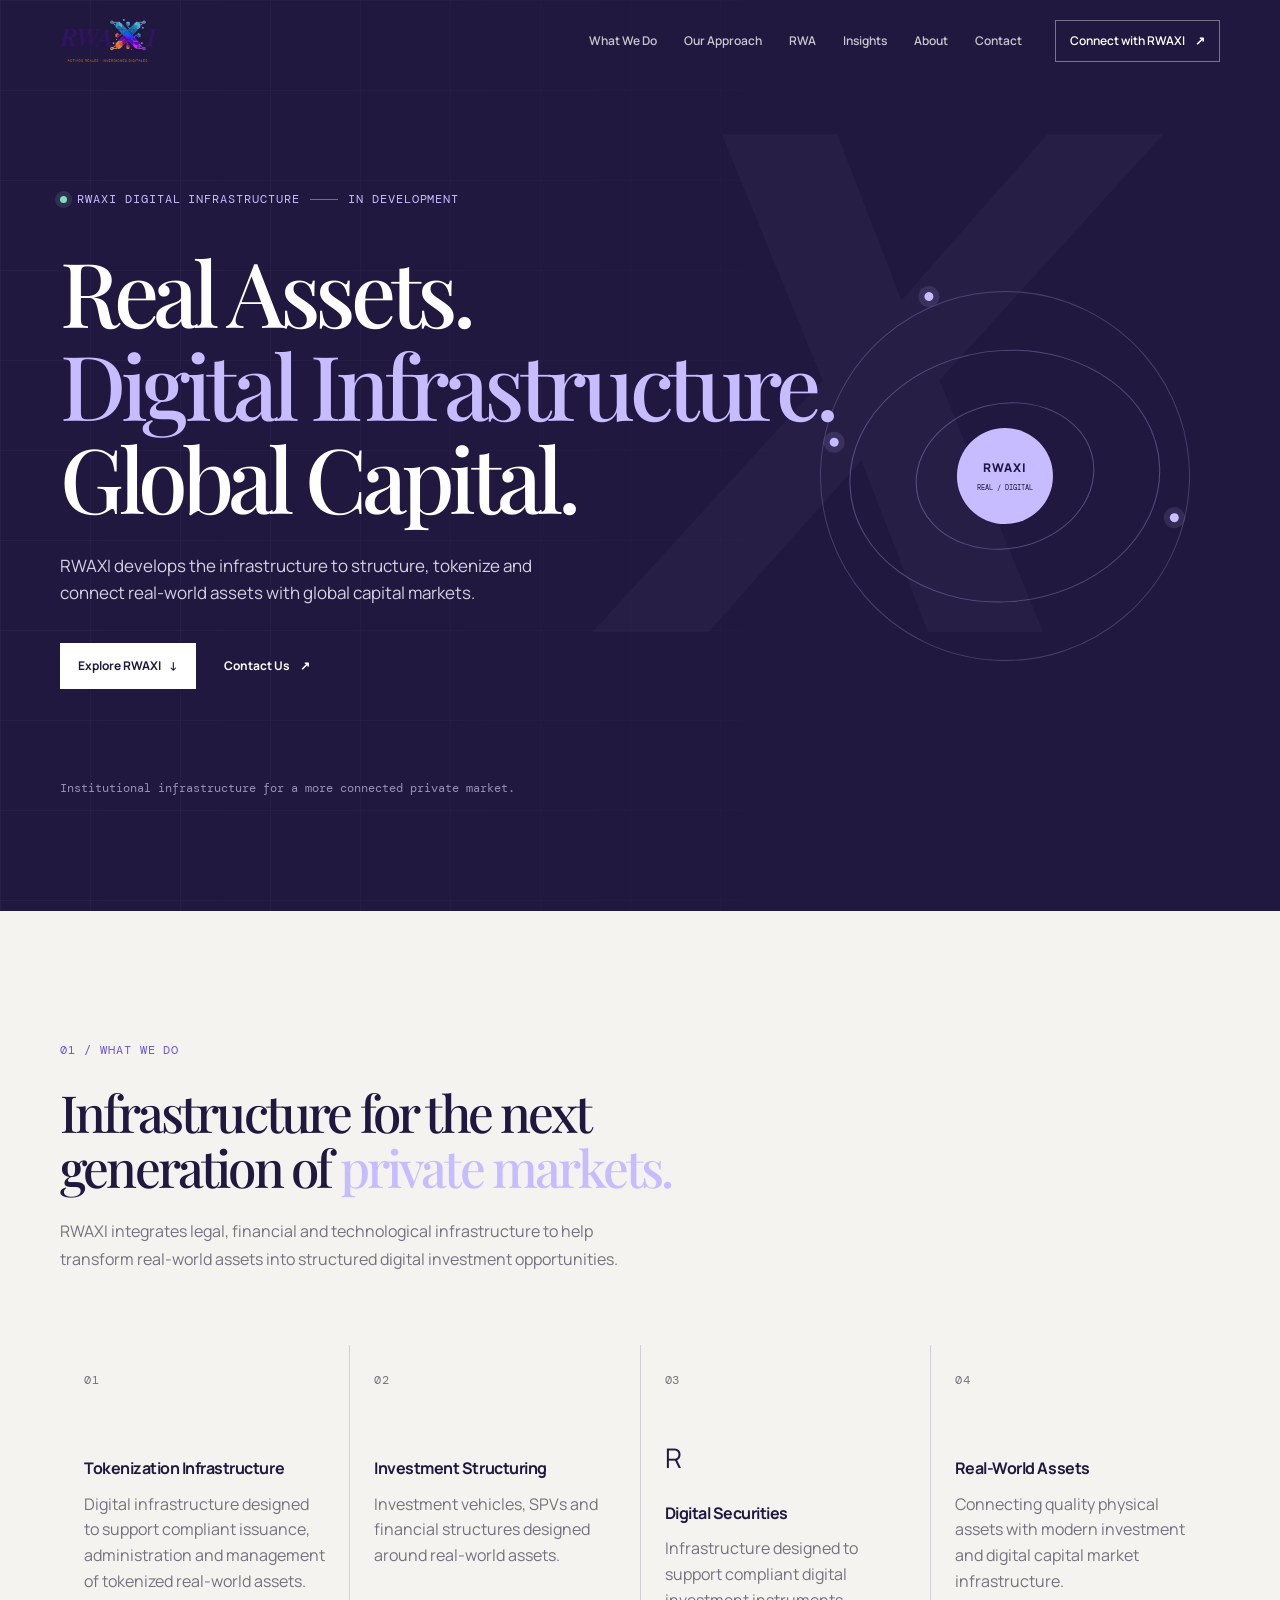
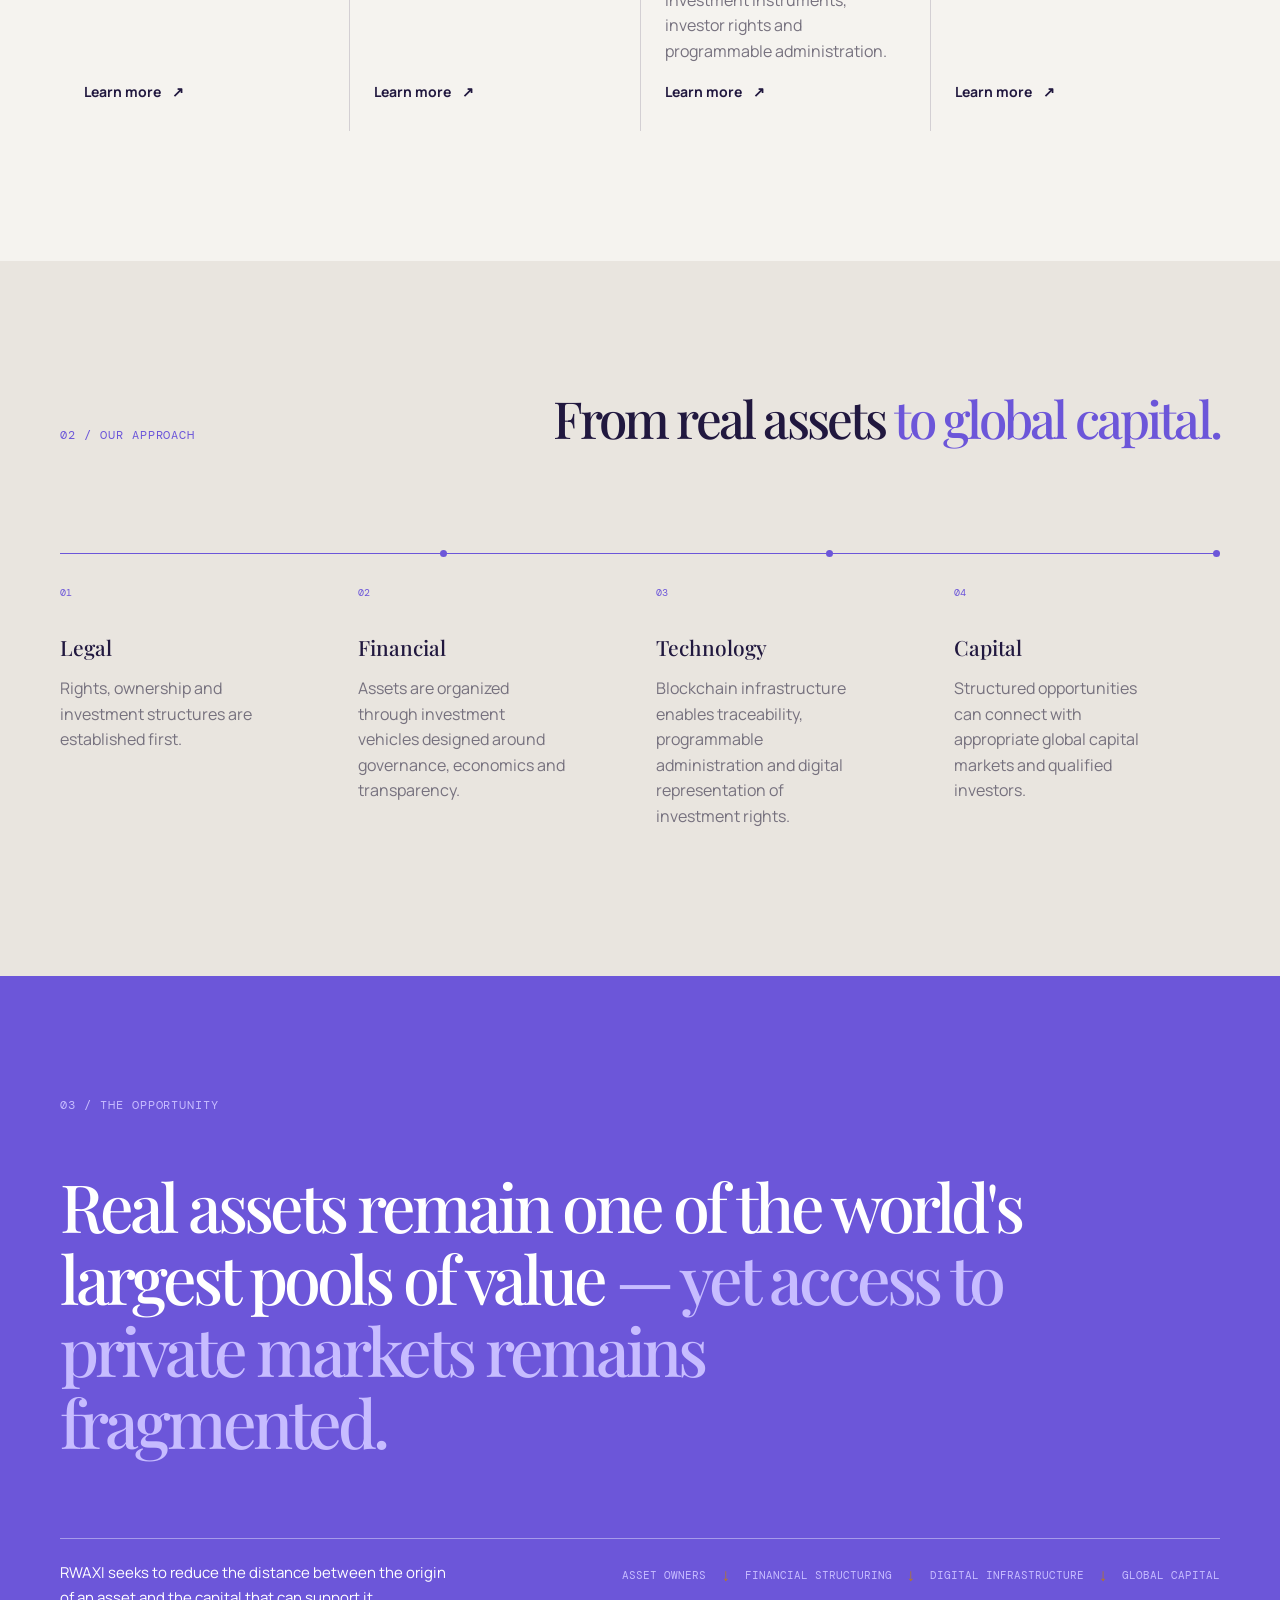
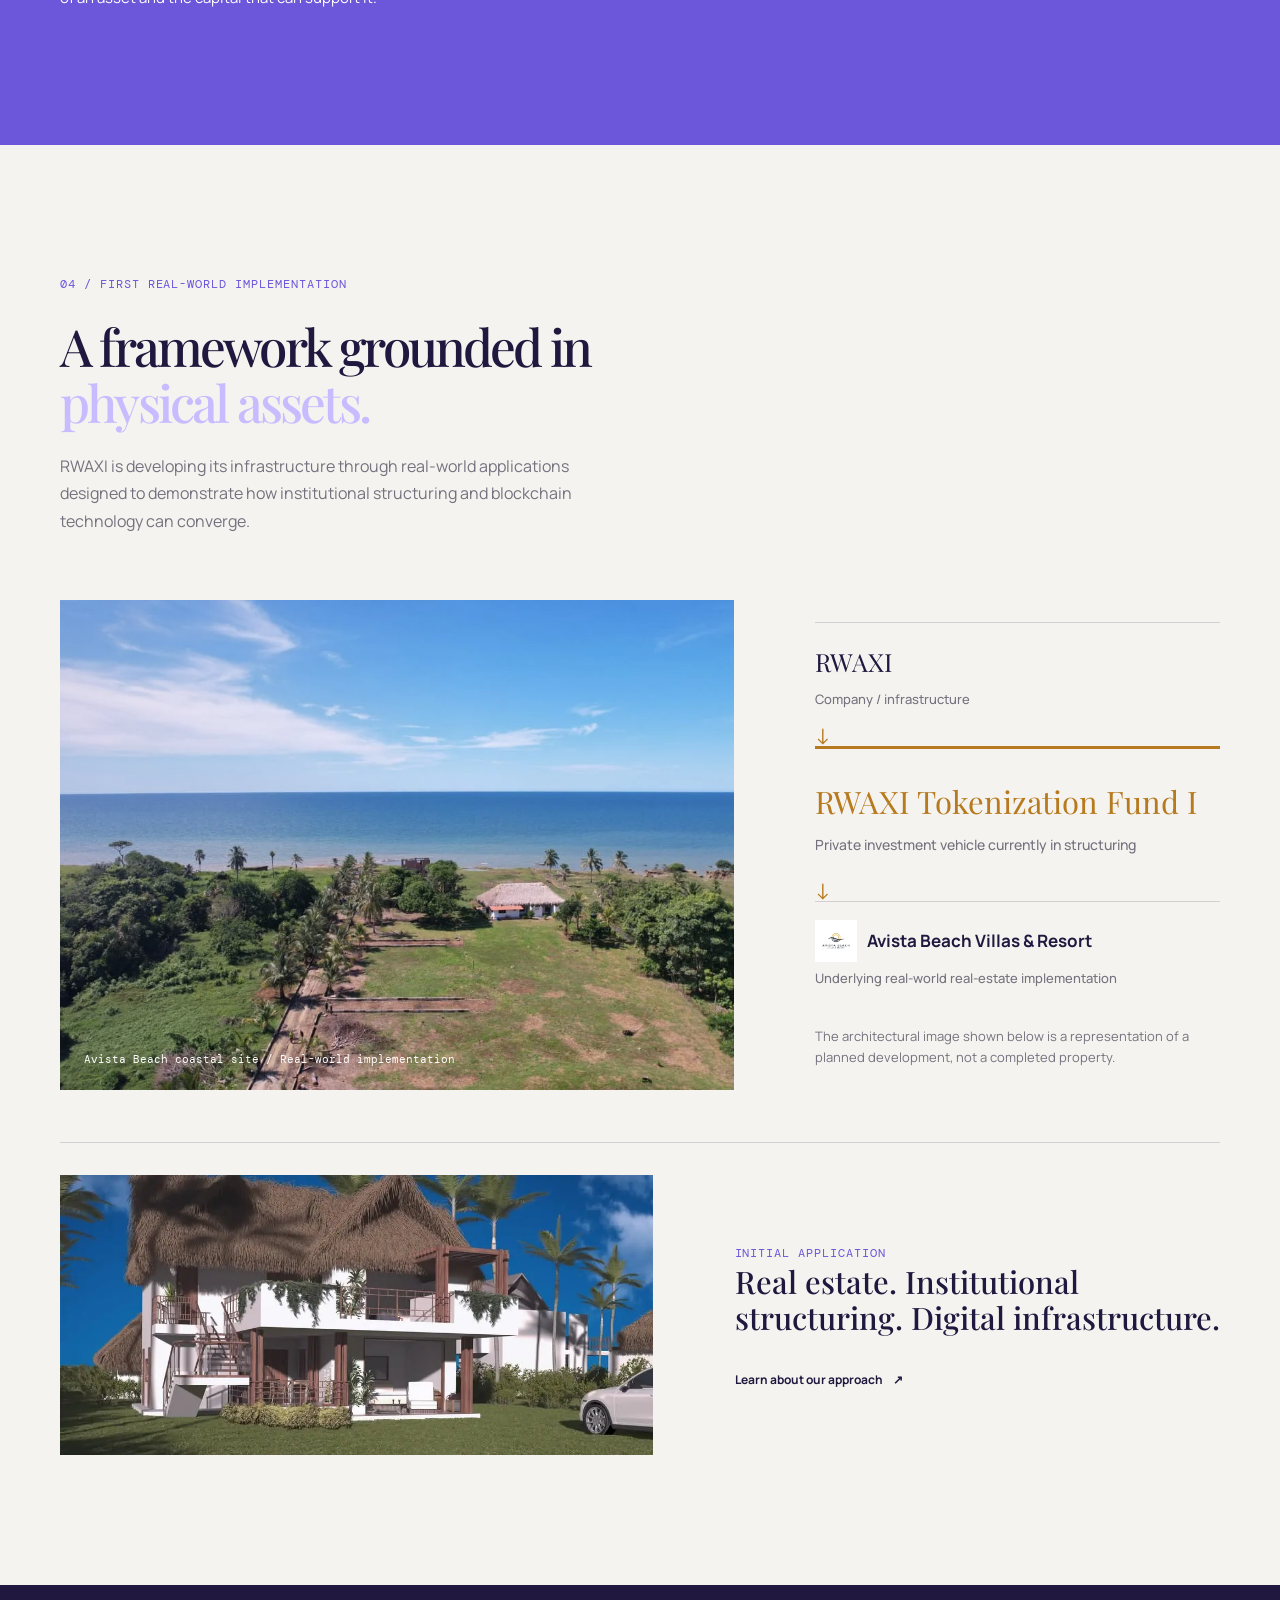
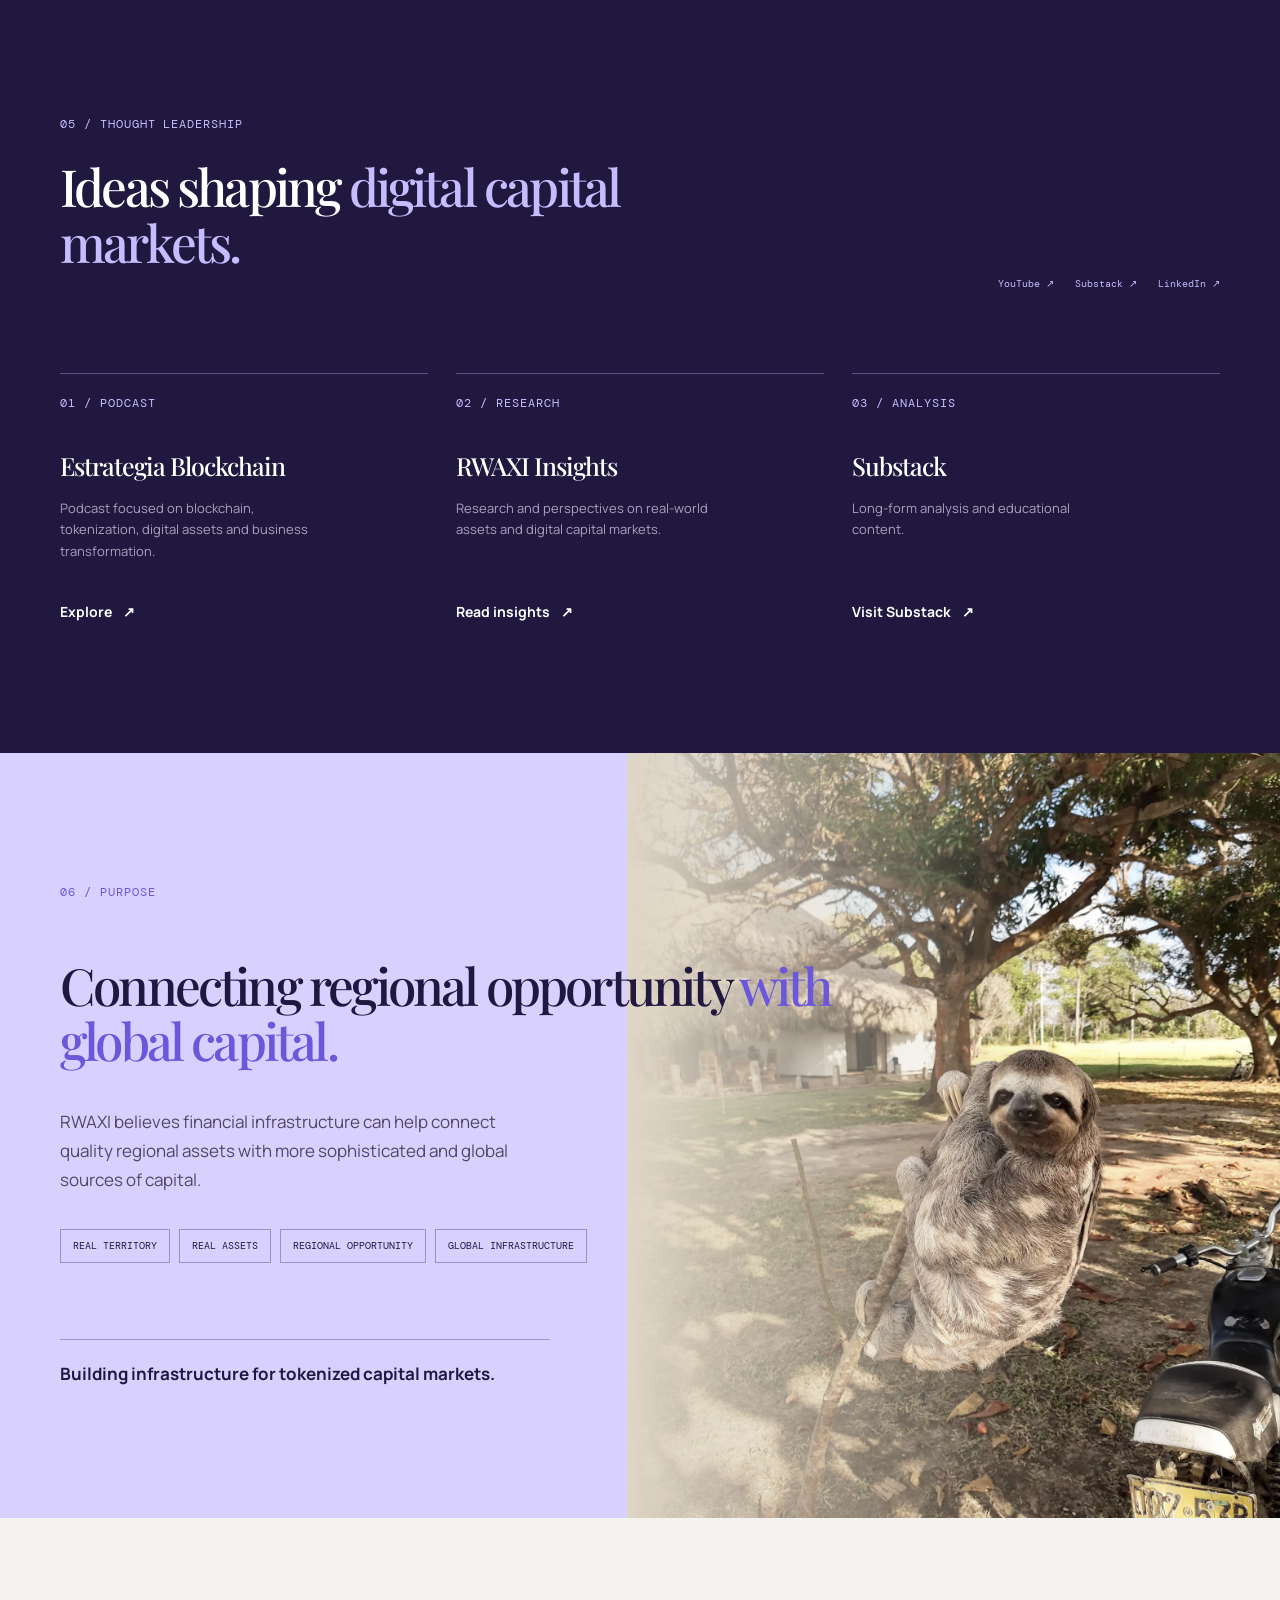
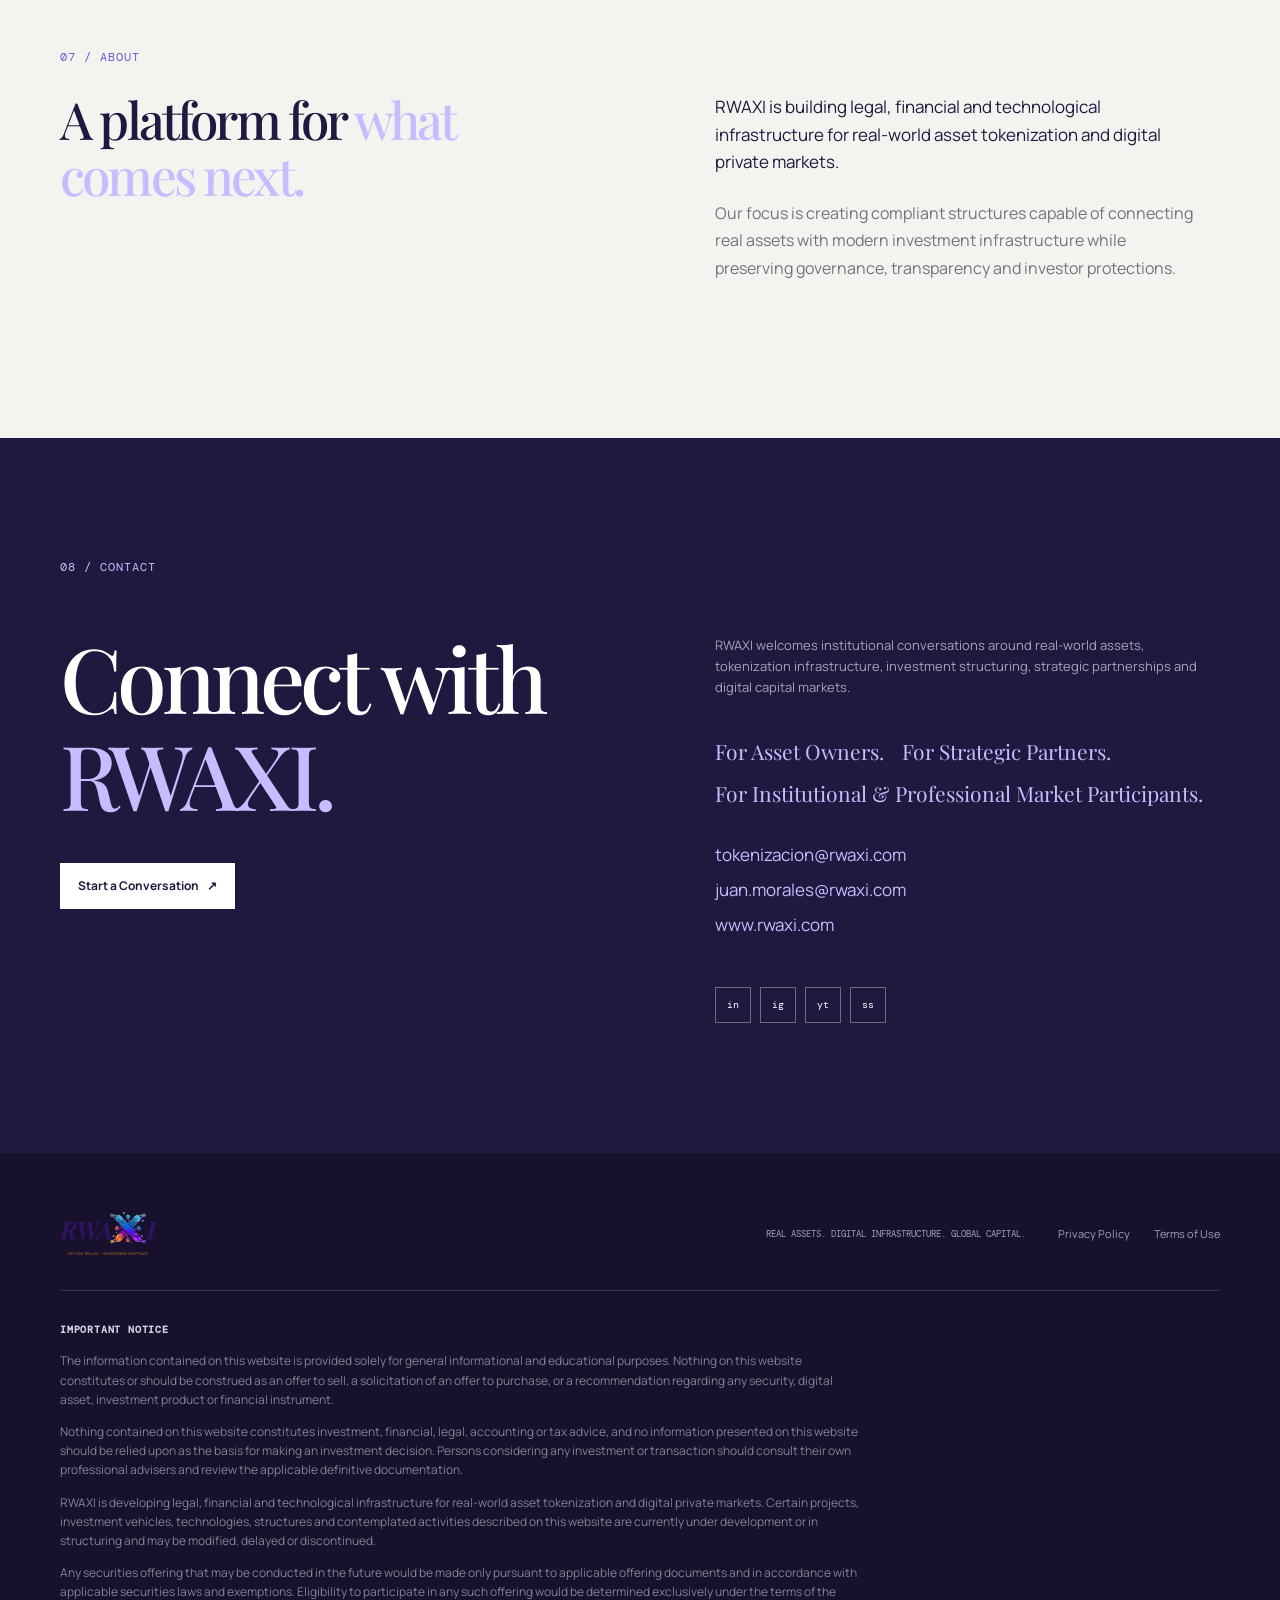
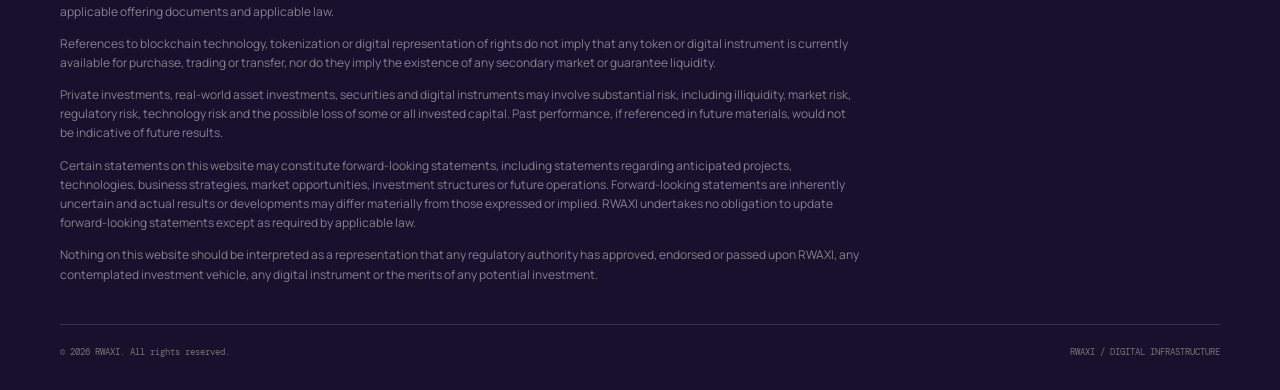
==== index.html @ 77411697 "Initial RWAXI website production candidate" ====
<!doctype html>
<html lang="en">
<head>
<meta charset="utf-8"><meta name="viewport" content="width=device-width, initial-scale=1">
<title>RWAXI | Real Assets. Digital Infrastructure. Global Capital.</title>
<meta name="description" content="RWAXI develops the infrastructure to structure, tokenize and connect real-world assets with global capital markets."><meta name="theme-color" content="#2F145F">
<meta property="og:type" content="website"><meta property="og:url" content="https://rwaxi.com/"><meta property="og:title" content="RWAXI | Real Assets. Digital Infrastructure. Global Capital."><meta property="og:description" content="RWAXI develops infrastructure to structure, tokenize and connect real-world assets with global capital markets."><meta property="og:image" content="https://rwaxi.com/assets/rwaxi-social-card.png"><meta name="twitter:card" content="summary_large_image"><meta name="twitter:title" content="RWAXI | Real Assets. Digital Infrastructure. Global Capital."><meta name="twitter:description" content="RWAXI develops infrastructure to structure, tokenize and connect real-world assets with global capital markets."><meta name="twitter:image" content="https://rwaxi.com/assets/rwaxi-social-card.png"><link rel="canonical" href="https://rwaxi.com/"><link rel="icon" href="assets/favicon.svg" type="image/svg+xml"><link rel="preconnect" href="https://fonts.googleapis.com"><link rel="preconnect" href="https://fonts.gstatic.com" crossorigin><link href="https://fonts.googleapis.com/css2?family=DM+Mono:wght@400;500&family=Manrope:wght@400;500;600;700;800&family=Playfair+Display:ital,wght@0,500;0,600;1,500;1,600&display=swap" rel="stylesheet"><link rel="stylesheet" href="styles.css"><script type="application/ld+json">{"@context":"https://schema.org","@type":"Organization","name":"RWAXI","url":"https://rwaxi.com","description":"Infrastructure for real-world asset tokenization and digital private markets."}</script><script defer src="script.js"></script>
</head>
<body><a class="skip-link" href="#main-content">Skip to content</a>
<header class="site-header" data-header><div class="container header-inner"><a class="wordmark" href="#top" aria-label="RWAXI home"><img src="assets/RWAXI_Logo_Principal_Transparente.png" alt="RWAXI"></a><button class="menu-toggle" type="button" aria-expanded="false" aria-controls="site-nav"><span></span><span></span><span></span><em>Menu</em></button><nav class="site-nav" id="site-nav" aria-label="Primary navigation"><a href="#what-we-do">What We Do</a><a href="#approach">Our Approach</a><a href="#rwa">RWA</a><a href="#insights">Insights</a><a href="#about">About</a><a href="#contact">Contact</a><a class="nav-cta" href="#contact">Connect with RWAXI <span aria-hidden="true">↗</span></a></nav></div></header>
<main id="main-content">
<section class="hero" id="top" aria-labelledby="hero-title"><div class="hero-grid" aria-hidden="true"></div><div class="hero-mark" aria-hidden="true">X</div><div class="container hero-content"><p class="eyebrow reveal"><span class="status-dot"></span> RWAXI Digital Infrastructure <span class="eyebrow-divider"></span> In Development</p><h1 class="reveal" id="hero-title">Real Assets.<br><i>Digital Infrastructure.</i><br>Global Capital.</h1><p class="hero-intro reveal">RWAXI develops the infrastructure to structure, tokenize and connect real-world assets with global capital markets.</p><div class="hero-actions reveal"><a class="button button-light" href="#what-we-do">Explore RWAXI <span aria-hidden="true">↓</span></a><a class="text-link text-link-light" href="#contact">Contact Us <span aria-hidden="true">↗</span></a></div><p class="hero-note reveal">Institutional infrastructure for a more connected private market.</p></div><div class="hero-figure" aria-hidden="true"><div class="figure-orbit orbit-one"></div><div class="figure-orbit orbit-two"></div><div class="figure-core"><span>RWAXI</span><small>REAL / DIGITAL</small></div><span class="figure-node node-one"></span><span class="figure-node node-two"></span><span class="figure-node node-three"></span></div></section>
<section class="section section-light" id="what-we-do" aria-labelledby="what-title"><div class="container"><div class="section-heading reveal"><p class="section-kicker">01 / What we do</p><h2 id="what-title">Infrastructure for the next generation of <em>private markets.</em></h2><p>RWAXI integrates legal, financial and technological infrastructure to help transform real-world assets into structured digital investment opportunities.</p></div><div class="service-grid"><article class="service-card reveal"><span class="card-number">01</span><span class="card-icon card-icon-network" aria-hidden="true"><i></i><i></i><i></i></span><h3>Tokenization Infrastructure</h3><p>Digital infrastructure designed to support compliant issuance, administration and management of tokenized real-world assets.</p><a href="#contact" aria-label="Learn more about Tokenization Infrastructure">Learn more <span aria-hidden="true">↗</span></a></article><article class="service-card reveal"><span class="card-number">02</span><span class="card-icon card-icon-frame" aria-hidden="true"></span><h3>Investment Structuring</h3><p>Investment vehicles, SPVs and financial structures designed around real-world assets.</p><a href="#contact" aria-label="Learn more about Investment Structuring">Learn more <span aria-hidden="true">↗</span></a></article><article class="service-card reveal"><span class="card-number">03</span><span class="card-icon card-icon-rights" aria-hidden="true">R</span><h3>Digital Securities</h3><p>Infrastructure designed to support compliant digital investment instruments, investor rights and programmable administration.</p><a href="#contact" aria-label="Learn more about Digital Securities">Learn more <span aria-hidden="true">↗</span></a></article><article class="service-card reveal"><span class="card-number">04</span><span class="card-icon card-icon-land" aria-hidden="true"></span><h3>Real-World Assets</h3><p>Connecting quality physical assets with modern investment and digital capital market infrastructure.</p><a href="#rwa" aria-label="Learn more about Real-World Assets">Learn more <span aria-hidden="true">↗</span></a></article></div></div></section>
<section class="section approach-section" id="approach" aria-labelledby="approach-title"><div class="container"><div class="section-heading section-heading-wide reveal"><p class="section-kicker">02 / Our approach</p><h2 id="approach-title">From real assets <span>to global capital.</span></h2></div><div class="process-line" aria-hidden="true"><span></span><span></span><span></span></div><div class="process-grid"><article class="process-step reveal"><span>01</span><h3>Legal</h3><p>Rights, ownership and investment structures are established first.</p></article><article class="process-step reveal"><span>02</span><h3>Financial</h3><p>Assets are organized through investment vehicles designed around governance, economics and transparency.</p></article><article class="process-step reveal"><span>03</span><h3>Technology</h3><p>Blockchain infrastructure enables traceability, programmable administration and digital representation of investment rights.</p></article><article class="process-step reveal"><span>04</span><h3>Capital</h3><p>Structured opportunities can connect with appropriate global capital markets and qualified investors.</p></article></div></div></section>
<section class="opportunity-section" aria-labelledby="opportunity-title"><div class="container opportunity-inner"><p class="section-kicker reveal">03 / The opportunity</p><h2 class="reveal" id="opportunity-title">Real assets remain one of the world's largest pools of value <em>— yet access to private markets remains fragmented.</em></h2><div class="opportunity-copy reveal"><p>RWAXI seeks to reduce the distance between the origin of an asset and the capital that can support it.</p><div class="opportunity-bridge"><span>Asset Owners</span><b>↓</b><span>Financial Structuring</span><b>↓</b><span>Digital Infrastructure</span><b>↓</b><span>Global Capital</span></div></div></div></section>
<section class="section section-light implementation-section" id="rwa" aria-labelledby="rwa-title"><div class="container"><div class="section-heading reveal"><p class="section-kicker">04 / First real-world implementation</p><h2 id="rwa-title">A framework grounded in <em>physical assets.</em></h2><p>RWAXI is developing its infrastructure through real-world applications designed to demonstrate how institutional structuring and blockchain technology can converge.</p></div><div class="implementation-feature reveal"><figure class="implementation-image"><img src="assets/avista-aerial.webp" alt="Aerial view of the Avista Beach coastal property, surrounding vegetation and Caribbean coastline" width="1280" height="720" loading="lazy" decoding="async"><figcaption>Avista Beach coastal site / Real-world implementation</figcaption></figure><div class="implementation-copy"><div class="entity-row"><span>RWAXI</span><b>Company / infrastructure</b></div><div class="entity-arrow">↓</div><div class="entity-row entity-focus"><span>RWAXI Tokenization Fund I</span><b>Private investment vehicle currently in structuring</b></div><div class="entity-arrow">↓</div><div class="entity-row"><span class="avista-lockup"><img src="assets/Logo Avista Beach Villas & Resort.png" alt="Avista Beach Villas & Resort logo" width="500" height="500"> <strong>Avista Beach Villas &amp; Resort</strong></span><b>Underlying real-world real-estate implementation</b></div><p class="implementation-note">The architectural image shown below is a representation of a planned development, not a completed property.</p></div></div><div class="implementation-secondary reveal"><img src="assets/avista-villa-render.webp" alt="Architectural representation of a planned Avista Beach villa" width="1080" height="608" loading="lazy" decoding="async"><div><span class="section-kicker">Initial application</span><h3>Real estate. Institutional structuring. Digital infrastructure.</h3><a class="text-link" href="#contact">Learn about our approach <span aria-hidden="true">↗</span></a></div></div></div></section>
<section class="section insights-section" id="insights" aria-labelledby="insights-title"><div class="container"><div class="insights-head"><div class="section-heading reveal"><p class="section-kicker">05 / Thought leadership</p><h2 id="insights-title">Ideas shaping <em>digital capital markets.</em></h2></div><div class="social-placeholders reveal"><a href="https://www.youtube.com/@RWAXI" target="_blank" rel="noopener noreferrer" aria-label="RWAXI on YouTube">YouTube ↗</a><a href="https://substack.com/@rwaxi?r=8ckvp8&amp;utm_campaign=profile&amp;utm_medium=profile-page" target="_blank" rel="noopener noreferrer" aria-label="RWAXI on Substack">Substack ↗</a><a href="https://www.linkedin.com/company/rwaxi/" target="_blank" rel="noopener noreferrer" aria-label="RWAXI on LinkedIn">LinkedIn ↗</a></div></div><div class="insight-grid"><article class="insight-item reveal"><span>01 / Podcast</span><h3>Estrategia Blockchain</h3><p>Podcast focused on blockchain, tokenization, digital assets and business transformation.</p><a href="#contact">Explore <span aria-hidden="true">↗</span></a></article><article class="insight-item reveal"><span>02 / Research</span><h3>RWAXI Insights</h3><p>Research and perspectives on real-world assets and digital capital markets.</p><a href="#contact">Read insights <span aria-hidden="true">↗</span></a></article><article class="insight-item reveal"><span>03 / Analysis</span><h3>Substack</h3><p>Long-form analysis and educational content.</p><a href="#contact">Visit Substack <span aria-hidden="true">↗</span></a></article></div></div></section>
<section class="purpose-section" aria-labelledby="purpose-title"><div class="purpose-image" aria-hidden="true"><img src="assets/avista-regional.webp" alt="" width="1600" height="2133" loading="lazy" decoding="async"></div><div class="container purpose-inner"><p class="section-kicker reveal">06 / Purpose</p><h2 class="reveal" id="purpose-title">Connecting regional opportunity <span>with global capital.</span></h2><p class="purpose-copy reveal">RWAXI believes financial infrastructure can help connect quality regional assets with more sophisticated and global sources of capital.</p><div class="purpose-pillars reveal"><span>Real Territory</span><span>Real Assets</span><span>Regional Opportunity</span><span>Global Infrastructure</span></div><p class="purpose-quote reveal">Building infrastructure for tokenized capital markets.</p></div></section>
<section class="section section-light about-section" id="about" aria-labelledby="about-title"><div class="container about-layout"><div class="section-heading reveal"><p class="section-kicker">07 / About</p><h2 id="about-title">A platform for <em>what comes next.</em></h2></div><div class="about-copy reveal"><p>RWAXI is building legal, financial and technological infrastructure for real-world asset tokenization and digital private markets.</p><p>Our focus is creating compliant structures capable of connecting real assets with modern investment infrastructure while preserving governance, transparency and investor protections.</p></div></div></section>
<section class="contact-section" id="contact" aria-labelledby="contact-title"><div class="container contact-layout"><div><p class="section-kicker reveal">08 / Contact</p><h2 class="reveal" id="contact-title">Connect with<br><em>RWAXI.</em></h2><a class="button button-light reveal" href="mailto:tokenizacion@rwaxi.com">Start a Conversation <span aria-hidden="true">↗</span></a></div><div class="contact-details reveal"><p>RWAXI welcomes institutional conversations around real-world assets, tokenization infrastructure, investment structuring, strategic partnerships and digital capital markets.</p><div class="audience-list"><span>For Asset Owners.</span><span>For Strategic Partners.</span><span>For Institutional &amp; Professional Market Participants.</span></div><a href="mailto:tokenizacion@rwaxi.com">tokenizacion@rwaxi.com</a><a href="mailto:juan.morales@rwaxi.com">juan.morales@rwaxi.com</a><a href="https://www.rwaxi.com">www.rwaxi.com</a><div class="social-links"><a href="https://www.linkedin.com/company/rwaxi/" target="_blank" rel="noopener noreferrer" aria-label="RWAXI on LinkedIn">in</a><a href="https://www.instagram.com/tokenizacionrwaxi/" target="_blank" rel="noopener noreferrer" aria-label="RWAXI on Instagram">ig</a><a href="https://www.youtube.com/@RWAXI" target="_blank" rel="noopener noreferrer" aria-label="RWAXI on YouTube">yt</a><a href="https://substack.com/@rwaxi?r=8ckvp8&amp;utm_campaign=profile&amp;utm_medium=profile-page" target="_blank" rel="noopener noreferrer" aria-label="RWAXI on Substack">ss</a></div></div></div></section>
</main>
<footer class="site-footer"><div class="container"><div class="footer-top"><a class="wordmark wordmark-footer" href="#top" aria-label="RWAXI home"><img src="assets/RWAXI_Logo_Principal_Transparente.png" alt="RWAXI"></a><p>Real assets. Digital infrastructure. Global capital.</p><div class="footer-links"><a href="privacy.html">Privacy Policy</a><a href="terms.html">Terms of Use</a></div></div><div class="disclaimer"><strong>Important Notice</strong><p>The information contained on this website is provided solely for general informational and educational purposes. Nothing on this website constitutes or should be construed as an offer to sell, a solicitation of an offer to purchase, or a recommendation regarding any security, digital asset, investment product or financial instrument.</p><p>Nothing contained on this website constitutes investment, financial, legal, accounting or tax advice, and no information presented on this website should be relied upon as the basis for making an investment decision. Persons considering any investment or transaction should consult their own professional advisers and review the applicable definitive documentation.</p><p>RWAXI is developing legal, financial and technological infrastructure for real-world asset tokenization and digital private markets. Certain projects, investment vehicles, technologies, structures and contemplated activities described on this website are currently under development or in structuring and may be modified, delayed or discontinued.</p><p>Any securities offering that may be conducted in the future would be made only pursuant to applicable offering documents and in accordance with applicable securities laws and exemptions. Eligibility to participate in any such offering would be determined exclusively under the terms of the applicable offering documents and applicable law.</p><p>References to blockchain technology, tokenization or digital representation of rights do not imply that any token or digital instrument is currently available for purchase, trading or transfer, nor do they imply the existence of any secondary market or guarantee liquidity.</p><p>Private investments, real-world asset investments, securities and digital instruments may involve substantial risk, including illiquidity, market risk, regulatory risk, technology risk and the possible loss of some or all invested capital. Past performance, if referenced in future materials, would not be indicative of future results.</p><p>Certain statements on this website may constitute forward-looking statements, including statements regarding anticipated projects, technologies, business strategies, market opportunities, investment structures or future operations. Forward-looking statements are inherently uncertain and actual results or developments may differ materially from those expressed or implied. RWAXI undertakes no obligation to update forward-looking statements except as required by applicable law.</p><p>Nothing on this website should be interpreted as a representation that any regulatory authority has approved, endorsed or passed upon RWAXI, any contemplated investment vehicle, any digital instrument or the merits of any potential investment.</p></div><div class="footer-bottom"><span>© 2026 RWAXI. All rights reserved.</span><span>RWAXI / DIGITAL INFRASTRUCTURE</span></div></div></footer>
</body></html>
---- styles.css ----
/* Institutional brand refinement */
:root{--ink:#2F145F;--ink-deep:#1d0c3d;--violet:#2F145F;--lilac:#d9c9a8;--gold:#B77A1E;--aqua:#24B8D7;--blue:#1453A0;--paper:#f7f7f5;--muted:#5d5a65;--line:rgba(47,20,95,.16);--sans:'Manrope',sans-serif;--editorial:'Playfair Display',Georgia,serif}
body.menu-open{overflow:hidden;font-size:16px}.wordmark{width:126px;height:48px}.wordmark img{display:block;width:100%;height:auto;max-height:48px;object-fit:contain;object-position:left center}.wordmark-footer{width:116px}.wordmark-footer img{max-height:42px}h1,h2{font-family:var(--editorial);font-weight:500;letter-spacing:-.045em}h1{font-size:clamp(52px,7.2vw,100px);line-height:1.02}h1 i,h2 em{color:#dfca9e}.hero{background:var(--ink);min-height:780px}.hero-grid{opacity:.2;background-image:linear-gradient(rgba(36,184,215,.35) 1px,transparent 1px),linear-gradient(90deg,rgba(20,83,160,.35) 1px,transparent 1px)}.hero-mark{color:rgba(36,184,215,.06)}.hero-intro{font-size:18px}.hero-note{font-size:12px}.hero-figure{border-color:rgba(36,184,215,.4)}.figure-orbit{border-color:rgba(36,184,215,.44)}.figure-core{background:var(--gold);color:var(--white)}.figure-node{background:var(--aqua)}.section-heading h2,.purpose-inner h2,.contact-section h2{font-weight:500}.section-heading>p:last-child,.service-card p,.process-step p,.about-copy p+ p{font-size:15px;line-height:1.7}.section-kicker,.card-number,.fund-status,.insight-item>span{font-size:11px;color:var(--gold)}.service-card{min-height:370px}.service-card a,.insight-item a{font-size:13px}.process-line span{border-color:var(--gold)}.process-line span:after{background:var(--gold)}.process-step>span{color:var(--gold)}.process-step h3{font-family:var(--editorial);font-size:25px;font-weight:500}.opportunity-copy{align-items:flex-start}.opportunity-copy p{font-size:17px;max-width:350px}.opportunity-bridge{display:flex;flex-wrap:wrap;align-items:center;justify-content:flex-end;gap:8px 14px;max-width:620px;font-family:var(--mono);font-size:11px;color:var(--lilac);text-transform:uppercase}.opportunity-bridge b{color:var(--gold);font-size:17px}.implementation-section .section-heading{max-width:680px}.implementation-feature{display:grid;grid-template-columns:1.25fr .75fr;gap:7%;margin-top:65px;align-items:stretch}.implementation-image{margin:0;min-height:490px;background:var(--ink);position:relative}.implementation-image img{width:100%;height:100%;min-height:490px;display:block;object-fit:cover}.implementation-image:after{content:'';position:absolute;inset:0;background:linear-gradient(90deg,rgba(47,20,95,.12),transparent 60%)}.implementation-image figcaption{position:absolute;z-index:1;left:24px;bottom:22px;color:var(--white);font-family:var(--mono);font-size:11px}.implementation-copy{padding:10px 0;display:flex;flex-direction:column;justify-content:center}.entity-row{border-top:1px solid var(--line);padding:18px 0 14px;display:flex;flex-direction:column;gap:6px}.entity-row span{font-family:var(--editorial);font-size:25px;color:var(--ink)}.entity-row b{font-size:13px;font-weight:500;color:var(--muted)}.entity-focus{border-top:2px solid var(--gold);padding:23px 0 19px}.entity-focus span{color:var(--gold)}.entity-arrow{font-size:22px;color:var(--gold);line-height:1}.avista-lockup{display:flex;align-items:center;gap:10px!important}.avista-lockup img{width:42px;height:42px;object-fit:contain}.avista-lockup strong{font-family:var(--sans);font-size:17px;font-weight:700}.implementation-note{font-size:12px;color:var(--muted);margin:22px 0 0}.implementation-secondary{display:grid;grid-template-columns:1.1fr .9fr;gap:7%;align-items:center;margin-top:52px;border-top:1px solid var(--line);padding-top:32px}.implementation-secondary img{width:100%;height:280px;object-fit:cover}.implementation-secondary h3{font-family:var(--editorial);font-size:31px;font-weight:500;line-height:1.15}.insight-item h3{font-family:var(--editorial);font-size:29px;font-weight:500}.purpose-section{position:relative;overflow:hidden;background:#dfd6c6;min-height:560px}.purpose-image{position:absolute;inset:0 0 0 52%;overflow:hidden}.purpose-image img{width:100%;height:100%;object-fit:cover;filter:saturate(.78)}.purpose-image:after{content:'';position:absolute;inset:0;background:linear-gradient(90deg,#dfd6c6 0%,rgba(223,214,198,.7) 18%,transparent 66%)}.purpose-inner{position:relative;z-index:1}.purpose-copy{font-size:17px;line-height:1.7}.purpose-pillars{display:flex;flex-wrap:wrap;gap:9px;margin-top:34px;max-width:560px}.purpose-pillars span{border:1px solid rgba(47,20,95,.35);padding:8px 12px;font-family:var(--mono);font-size:10px;text-transform:uppercase}.purpose-quote{font-size:19px}.audience-list{display:flex;flex-wrap:wrap;gap:8px 18px;margin:0 0 30px;color:var(--lilac);font-family:var(--editorial);font-size:21px}.contact-details>a{font-size:18px}.disclaimer{font-size:12px}.legal-content h1,.legal-content h2{font-family:var(--editorial);font-weight:500}
@media(max-width:900px){.implementation-feature{grid-template-columns:1fr;gap:35px}.implementation-image,.implementation-image img{min-height:390px}.opportunity-bridge{justify-content:flex-start;max-width:100%;margin-top:28px}.purpose-image{inset:48% 0 0}.purpose-image:after{background:linear-gradient(0deg,rgba(223,214,198,.85),#dfd6c6 8%,transparent 70%)}}
@media(max-width:680px){.wordmark{width:104px;height:42px}.wordmark-footer{width:100px}.hero{min-height:750px}.hero-intro{font-size:16px}.service-card{min-height:320px}.implementation-feature{margin-top:45px}.implementation-image,.implementation-image img{min-height:300px}.implementation-secondary{grid-template-columns:1fr;gap:28px}.implementation-secondary img{height:220px}.entity-row span{font-size:22px}.purpose-section{min-height:760px}.purpose-image{inset:58% 0 0}.purpose-quote{font-size:17px}.audience-list{font-size:19px}.opportunity-bridge{font-size:10px;gap:6px 10px}.opportunity-bridge b{width:100%;line-height:1}}
.legal-main{padding:170px 0 120px;min-height:calc(100vh - 200px);background:var(--paper)}.legal-content{max-width:760px}.legal-content h1{font-size:clamp(48px,7vw,82px);margin:35px 0 10px}.legal-date{font-family:var(--mono);font-size:10px;color:var(--muted);text-transform:uppercase;margin-bottom:75px}.legal-content h2{font-size:22px;margin:38px 0 10px}.legal-content p{color:var(--muted);max-width:680px}.legal-content a{color:var(--violet);font-weight:700}
:root{--ink:#2F145F;--ink-deep:#1d0c3d;--violet:#2F145F;--lilac:#d9c9a8;--gold:#B77A1E;--aqua:#24B8D7;--blue:#1453A0;--paper:#f7f7f5;--muted:#5d5a65;--line:rgba(47,20,95,.16)}
.wordmark{overflow:hidden}.wordmark img{width:auto;height:72px;max-width:none;max-height:none;transform:translateX(-23%)}
.wordmark{width:180px;height:58px}.wordmark-footer{width:138px;height:52px}
.body-copy,.section-heading>p:last-child,.service-card p,.process-step p,.about-copy p+ p{font-size:16px!important;line-height:1.72}.eyebrow,.hero-note,.section-kicker,.card-number,.fund-status,.insight-item>span{font-size:12px!important}.service-card a,.insight-item a{font-size:14px!important}.process-step h3{font-size:27px}.fund-status{letter-spacing:.06em}.entity-focus{padding:27px 0 23px;border-top-width:3px}.entity-focus span{font-size:31px}.entity-focus b{font-size:14px}.implementation-note{font-size:13px}.purpose-image img{object-position:center 42%}.purpose-image{inset:0 0 0 49%}
@media(max-width:900px){.wordmark{width:160px;height:54px}.wordmark img{height:66px}.wordmark-footer{width:132px;height:50px}.purpose-image{inset:45% 0 0}.purpose-image img{object-position:center 42%}}
@media(max-width:680px){.wordmark{width:140px;height:48px}.wordmark img{height:60px}.wordmark-footer{width:120px;height:46px}.section-heading>p:last-child,.service-card p,.process-step p,.about-copy p+ p{font-size:15px!important}.eyebrow,.hero-note,.section-kicker,.card-number,.fund-status,.insight-item>span{font-size:11px!important}.service-card a,.insight-item a{font-size:13px!important}.process-step h3{font-size:25px}.entity-focus span{font-size:26px}.entity-focus b{font-size:13px}.purpose-image{inset:52% 0 0}.purpose-section{min-height:820px}.purpose-image img{object-position:center 40%}}
:root{--ink:#21183f;--ink-deep:#17112d;--violet:#6c56d9;--lilac:#c7bcff;--paper:#f5f3ef;--white:#fff;--muted:#76717e;--line:rgba(33,24,63,.16);--sans:'Manrope',sans-serif;--mono:'DM Mono',monospace}*{box-sizing:border-box}html{scroll-behavior:smooth}body{margin:0;background:var(--paper);color:var(--ink);font-family:var(--sans);font-size:15px;line-height:1.65}a{color:inherit;text-decoration:none}a:focus-visible,button:focus-visible{outline:3px solid #d08cff;outline-offset:4px}.container{width:min(1160px,calc(100% - 48px));margin:auto}.skip-link{position:fixed;left:16px;top:-80px;background:var(--white);padding:10px 14px;z-index:100}.skip-link:focus{top:16px}.site-header{position:fixed;z-index:20;top:0;width:100%;color:var(--white);transition:background .3s,backdrop-filter .3s}.site-header.scrolled{background:rgba(33,24,63,.94);backdrop-filter:blur(14px)}.header-inner{height:82px;display:flex;align-items:center;justify-content:space-between}.wordmark{display:inline-flex;align-items:center;font-weight:800;font-size:21px;letter-spacing:-1.5px;color:var(--white)}.wordmark b{color:var(--lilac);font-size:28px;line-height:1;margin:0 1px;font-style:italic}.wordmark i{display:block;width:7px;height:7px;border-radius:50%;background:var(--lilac);margin:15px 0 0 2px}.site-nav{display:flex;align-items:center;gap:27px;font-size:12px;font-weight:600}.site-nav>a:not(.nav-cta){opacity:.75;transition:opacity .2s}.site-nav>a:not(.nav-cta):hover{opacity:1}.nav-cta{border:1px solid rgba(255,255,255,.4);padding:10px 14px;margin-left:6px}.nav-cta span,.text-link span,.service-card a span,.insight-item a span,.button span{margin-left:8px}.menu-toggle{display:none;color:var(--white);background:none;border:0}.hero{min-height:770px;background:var(--ink);color:var(--white);position:relative;overflow:hidden;padding:190px 0 100px}.hero-grid{position:absolute;inset:0;opacity:.15;background-image:linear-gradient(rgba(199,188,255,.3) 1px,transparent 1px),linear-gradient(90deg,rgba(199,188,255,.3) 1px,transparent 1px);background-size:90px 90px;mask-image:linear-gradient(90deg,black 0%,transparent 76%)}.hero-mark{position:absolute;right:18%;top:10%;font-size:54vw;line-height:.8;font-weight:800;font-style:italic;color:rgba(199,188,255,.035)}.hero-content{position:relative;z-index:2}.eyebrow,.section-kicker,.card-number,.fund-status,.insight-item>span{font-family:var(--mono);font-size:10px;letter-spacing:.08em;text-transform:uppercase}.eyebrow{display:flex;align-items:center;gap:10px;color:var(--lilac);margin:0 0 34px}.status-dot{width:7px;height:7px;background:#86d9c2;border-radius:50%;box-shadow:0 0 0 5px rgba(134,217,194,.12)}.eyebrow-divider{height:1px;width:28px;background:rgba(199,188,255,.5)}h1,h2,h3,p{margin-top:0}h1{font-size:clamp(48px,7vw,96px);line-height:1.04;letter-spacing:-.06em;max-width:820px;margin-bottom:30px}h1 i,h2 em{font-style:normal;color:var(--lilac)}.hero-intro{font-size:17px;line-height:1.55;max-width:480px;color:#d6d0e4;margin-bottom:37px}.hero-actions{display:flex;align-items:center;gap:28px}.button{display:inline-flex;align-items:center;justify-content:center;padding:13px 18px;font-weight:700;font-size:12px;min-height:46px}.button-light{background:var(--white);color:var(--ink)}.button-light:hover{background:var(--lilac)}.text-link{font-weight:700;font-size:12px}.text-link-light{color:var(--white)}.hero-note{font-family:var(--mono);font-size:10px;color:#9990b5;margin-top:90px}.hero-figure{position:absolute;right:7%;top:32%;width:370px;height:370px;border:1px solid rgba(199,188,255,.23);border-radius:50%;transform:rotate(-19deg)}.figure-orbit{position:absolute;border:1px solid rgba(199,188,255,.3);border-radius:50%;inset:12%;transform:rotate(55deg) skew(-12deg)}.orbit-two{inset:28%;transform:rotate(-35deg) skew(12deg)}.figure-core{position:absolute;inset:37%;background:var(--lilac);color:var(--ink);border-radius:50%;display:flex;flex-direction:column;align-items:center;justify-content:center;transform:rotate(19deg)}.figure-core span{font-size:12px;font-weight:800;letter-spacing:.08em}.figure-core small{font-family:var(--mono);font-size:7px;margin-top:4px}.figure-node{position:absolute;width:9px;height:9px;border-radius:50%;background:var(--lilac);box-shadow:0 0 0 6px rgba(199,188,255,.12)}.node-one{left:8%;top:25%}.node-two{right:9%;bottom:23%}.node-three{left:45%;top:-4%}.section{padding:130px 0}.section-light{background:var(--paper)}.section-heading{max-width:620px}.section-kicker{color:var(--violet);margin-bottom:24px}.section-heading h2,.purpose-inner h2,.contact-section h2{font-size:clamp(34px,4vw,58px);line-height:1.08;letter-spacing:-.055em;margin-bottom:23px}.section-heading>p:last-child{color:var(--muted);max-width:570px}.service-grid{display:grid;grid-template-columns:repeat(4,1fr);gap:1px;background:var(--line);margin-top:72px}.service-card{background:var(--paper);min-height:350px;padding:26px 24px 28px;display:flex;flex-direction:column}.card-number{color:var(--muted)}.card-icon{font-size:27px;font-weight:400;margin:45px 0 22px}.service-card h3{font-size:16px;line-height:1.3;letter-spacing:-.03em;margin-bottom:13px}.service-card p{font-size:13px;color:var(--muted);line-height:1.6}.service-card a,.insight-item a{font-size:11px;font-weight:700;margin-top:auto}.approach-section{background:#e9e5df}.section-heading-wide{max-width:none;display:flex;align-items:end;justify-content:space-between}.section-heading-wide h2{max-width:720px}.section-heading-wide h2 span,.purpose-inner h2 span{color:var(--violet)}.process-line{display:grid;grid-template-columns:repeat(3,1fr);gap:0;margin:83px 0 0}.process-line span{border-top:1px solid var(--violet);position:relative}.process-line span:after{content:'';position:absolute;right:0;top:-4px;width:7px;height:7px;background:var(--violet);border-radius:50%}.process-grid{display:grid;grid-template-columns:repeat(4,1fr);gap:32px}.process-step{padding-top:25px}.process-step>span{font-family:var(--mono);font-size:10px;color:var(--violet)}.process-step h3{font-size:21px;margin:27px 0 11px}.process-step p{font-size:13px;line-height:1.6;color:var(--muted);max-width:210px}.opportunity-section{background:var(--violet);color:var(--white);padding:120px 0}.opportunity-inner{position:relative}.opportunity-section .section-kicker{color:var(--lilac)}.opportunity-section h2{font-size:clamp(36px,5.2vw,72px);line-height:1.08;letter-spacing:-.06em;max-width:980px;margin:55px 0 80px}.opportunity-section h2 em{color:var(--lilac)}.opportunity-copy{border-top:1px solid rgba(255,255,255,.4);padding-top:22px;display:flex;justify-content:space-between;align-items:flex-start}.opportunity-copy p{font-size:15px;max-width:400px}.crosshair{font-size:27px;color:var(--lilac)}.rwa-layout{display:grid;grid-template-columns:1fr 1fr;gap:13%;align-items:center}.fund-card{background:var(--ink);color:var(--white);padding:38px 38px 42px;min-height:385px;display:flex;flex-direction:column}.fund-top{display:flex;justify-content:space-between;align-items:center}.fund-card .card-icon{color:var(--lilac);margin:0;font-size:25px}.fund-status{color:var(--lilac)}.fund-card h3{font-size:31px;line-height:1.08;letter-spacing:-.05em;margin:60px 0 20px}.fund-card h3 strong{color:var(--lilac);font-weight:600}.fund-card p{font-size:13px;color:#cbc5d5;max-width:390px}.fund-card .text-link{margin-top:auto}.insights-section{background:var(--ink);color:var(--white)}.insights-section .section-kicker{color:var(--lilac)}.insights-section h2{max-width:600px}.insights-head{display:flex;justify-content:space-between;align-items:end}.social-placeholders{display:flex;gap:21px;font-family:var(--mono);font-size:10px;color:var(--lilac)}.insight-grid{display:grid;grid-template-columns:repeat(3,1fr);gap:28px;margin-top:80px}.insight-item{border-top:1px solid rgba(199,188,255,.35);padding-top:20px;min-height:250px;display:flex;flex-direction:column}.insight-item>span{color:var(--lilac)}.insight-item h3{font-size:25px;letter-spacing:-.04em;margin:31px 0 12px}.insight-item p{color:#aaa3bc;font-size:13px;max-width:260px}.insight-item a{margin-top:auto}.purpose-section{background:#d8d1ff;color:var(--ink);padding:130px 0}.purpose-inner h2{max-width:900px;margin:55px 0 40px}.purpose-copy{max-width:490px;color:#514765}.purpose-quote{font-size:17px;font-weight:700;border-top:1px solid rgba(33,24,63,.3);padding-top:20px;margin:76px 0 0;max-width:490px}.about-layout{display:grid;grid-template-columns:1fr 1fr;gap:13%}.about-copy{padding-top:45px;max-width:480px}.about-copy p{font-size:17px;line-height:1.6;margin-bottom:25px}.about-copy p+ p{font-size:14px;color:var(--muted)}.contact-section{background:var(--ink);color:var(--white);padding:120px 0 130px}.contact-section .section-kicker{color:var(--lilac)}.contact-layout{display:grid;grid-template-columns:1fr 1fr;gap:13%}.contact-section h2{font-size:clamp(54px,7vw,92px);margin:52px 0 40px}.contact-details{padding-top:77px}.contact-details>p{color:#aaa3bc;font-size:13px;margin-bottom:35px}.contact-details>a{display:block;font-size:17px;color:var(--lilac);margin-bottom:7px}.social-links{display:flex;gap:9px;margin-top:48px}.social-links a{border:1px solid rgba(255,255,255,.35);width:36px;height:36px;display:grid;place-items:center;font-family:var(--mono);font-size:10px}.site-footer{background:var(--ink-deep);color:#a7a0b3;padding:55px 0 30px;font-size:11px}.footer-top{display:flex;align-items:center;gap:32px;border-bottom:1px solid rgba(255,255,255,.14);padding-bottom:30px}.footer-top p{margin:0;font-family:var(--mono);font-size:9px;text-transform:uppercase}.wordmark-footer{margin-right:auto}.footer-links{display:flex;gap:24px}.footer-links a:hover{color:var(--white)}.disclaimer{max-width:800px;padding:28px 0 40px;line-height:1.6;color:#878191}.disclaimer strong{color:#d9d3e0;font-family:var(--mono);font-size:10px;text-transform:uppercase;letter-spacing:.08em}.disclaimer p{margin:13px 0 0}.footer-bottom{border-top:1px solid rgba(255,255,255,.14);padding-top:20px;display:flex;justify-content:space-between;font-family:var(--mono);font-size:9px;color:#777180}.reveal{opacity:0;transform:translateY(18px);transition:opacity .7s ease,transform .7s ease}.reveal.visible{opacity:1;transform:none}@media(max-width:900px){.site-nav{gap:15px}.hero-figure{right:-90px;opacity:.65}.service-grid{grid-template-columns:repeat(2,1fr)}.rwa-layout,.about-layout,.contact-layout{gap:8%}}@media(max-width:680px){.container{width:min(100% - 36px,560px)}.header-inner{height:70px}.menu-toggle{display:flex;align-items:center;gap:4px;flex-direction:column;position:relative;z-index:3}.menu-toggle span{display:block;width:23px;height:1px;background:var(--white)}.menu-toggle em{font-style:normal;font-family:var(--mono);font-size:8px;margin-top:3px}.site-nav{display:none;position:absolute;inset:0;background:var(--ink);height:100vh;padding:110px 30px 30px;flex-direction:column;align-items:flex-start;gap:23px;font-size:16px}.site-nav.is-open{display:flex}.nav-cta{margin:20px 0 0}.hero{min-height:720px;padding:140px 0 75px}.hero-mark{right:-8%;top:24%;font-size:100vw}.hero-figure{width:280px;height:280px;right:-80px;top:55%;opacity:.4}.hero-intro{font-size:15px;max-width:350px}.hero-note{margin-top:60px}.section{padding:84px 0}.section-heading-wide{display:block}.service-grid,.process-grid,.insight-grid{grid-template-columns:1fr}.service-grid{margin-top:48px}.service-card{min-height:290px}.card-icon{margin-top:32px}.process-line{margin-top:50px;display:block;border-left:1px solid var(--violet);height:490px;margin-left:4px}.process-line span{display:block;border-top:0;border-left:0;height:33%}.process-line span:after{right:auto;left:-4px;top:0}.process-grid{margin-top:-490px;margin-left:28px;gap:0}.process-step{height:33%;padding-top:16px}.process-step h3{margin:12px 0 6px}.opportunity-section{padding:84px 0}.opportunity-section h2{margin:40px 0 58px}.opportunity-copy{padding-top:17px}.rwa-layout,.about-layout,.contact-layout{grid-template-columns:1fr;gap:48px}.fund-card{padding:27px;min-height:375px}.fund-card h3{font-size:27px;margin-top:50px}.insights-head{display:block}.social-placeholders{margin-top:30px;flex-wrap:wrap}.insight-grid{margin-top:52px;gap:45px}.insight-item{min-height:200px}.purpose-section{padding:88px 0}.purpose-inner h2{margin:43px 0 30px}.purpose-quote{margin-top:57px}.about-copy{padding-top:0}.contact-section{padding:85px 0}.contact-section h2{margin:42px 0 34px}.contact-details{padding-top:0}.footer-top{align-items:flex-start;flex-wrap:wrap;gap:20px}.footer-top p{width:100%;order:3}.footer-links{width:100%;order:4}.footer-bottom{display:block}.footer-bottom span{display:block;margin-bottom:7px}}@media(prefers-reduced-motion:reduce){html{scroll-behavior:auto}.reveal{opacity:1;transform:none;transition:none}}
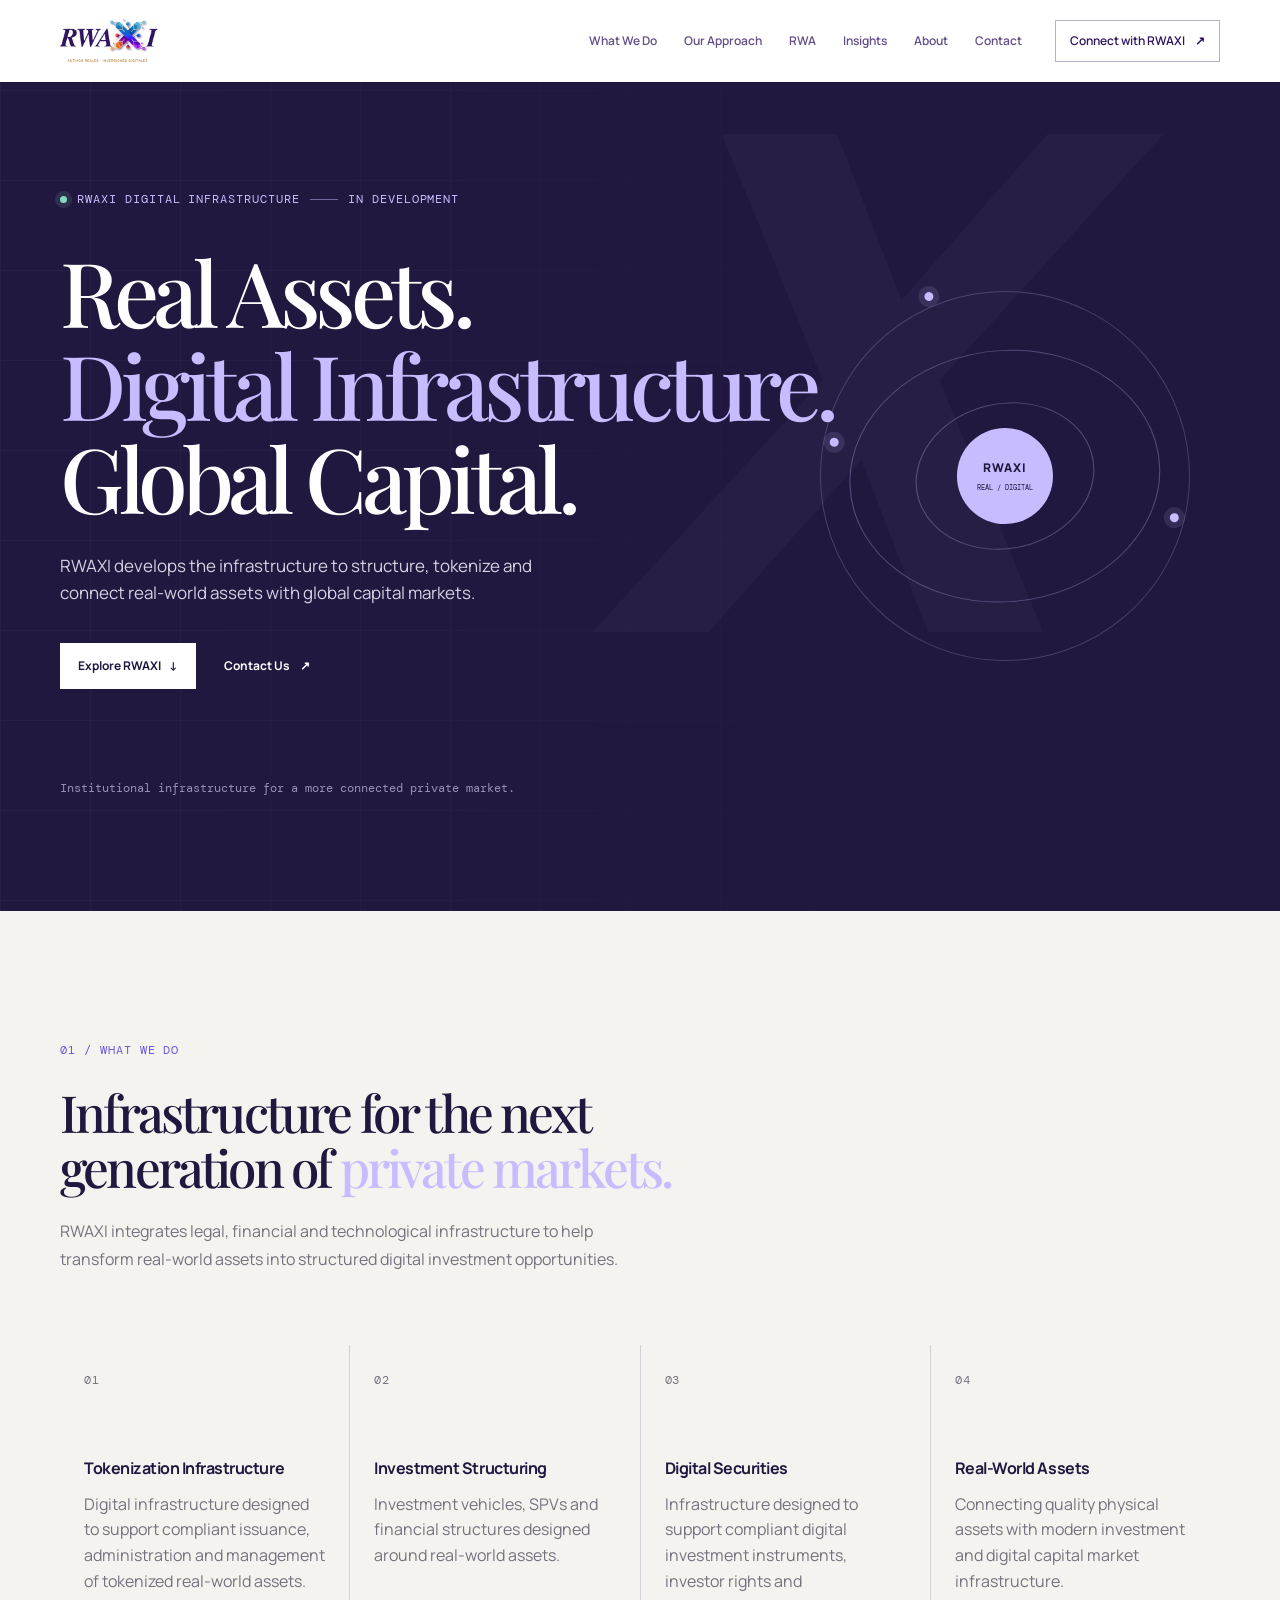
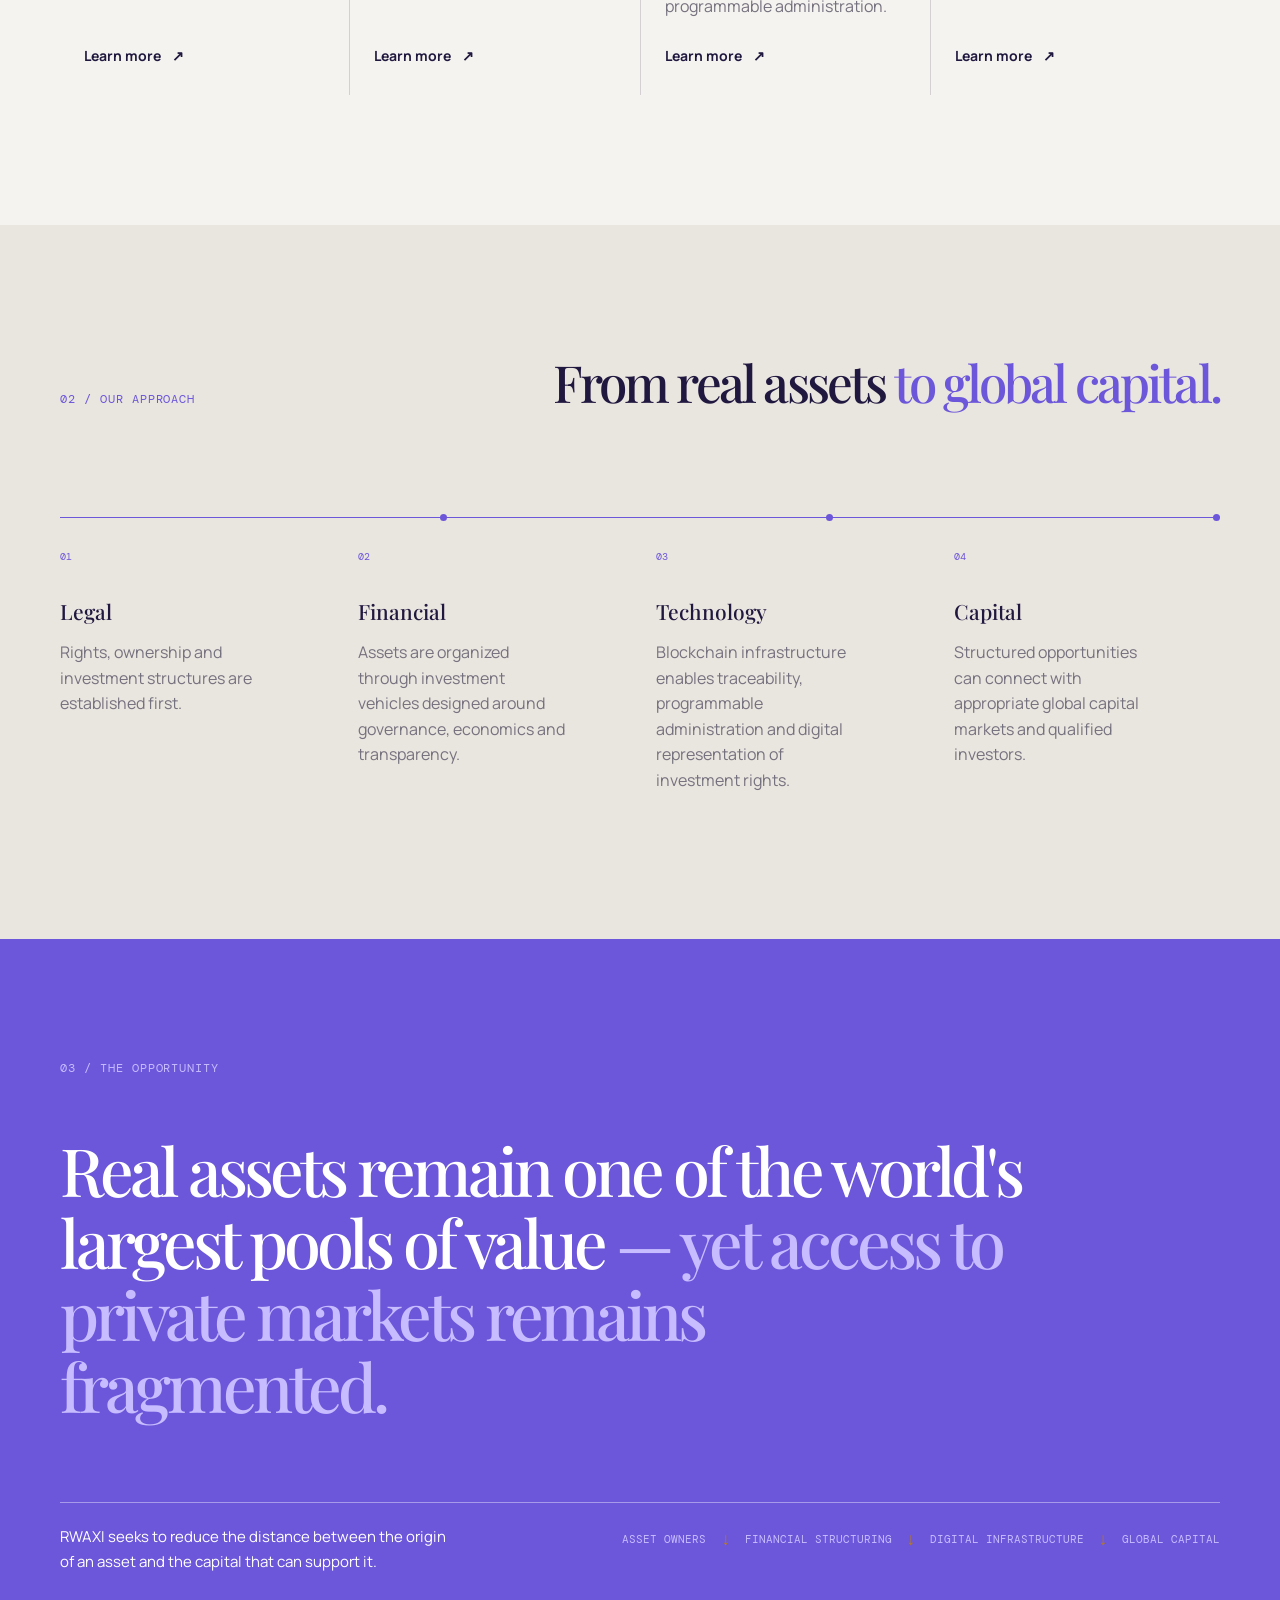
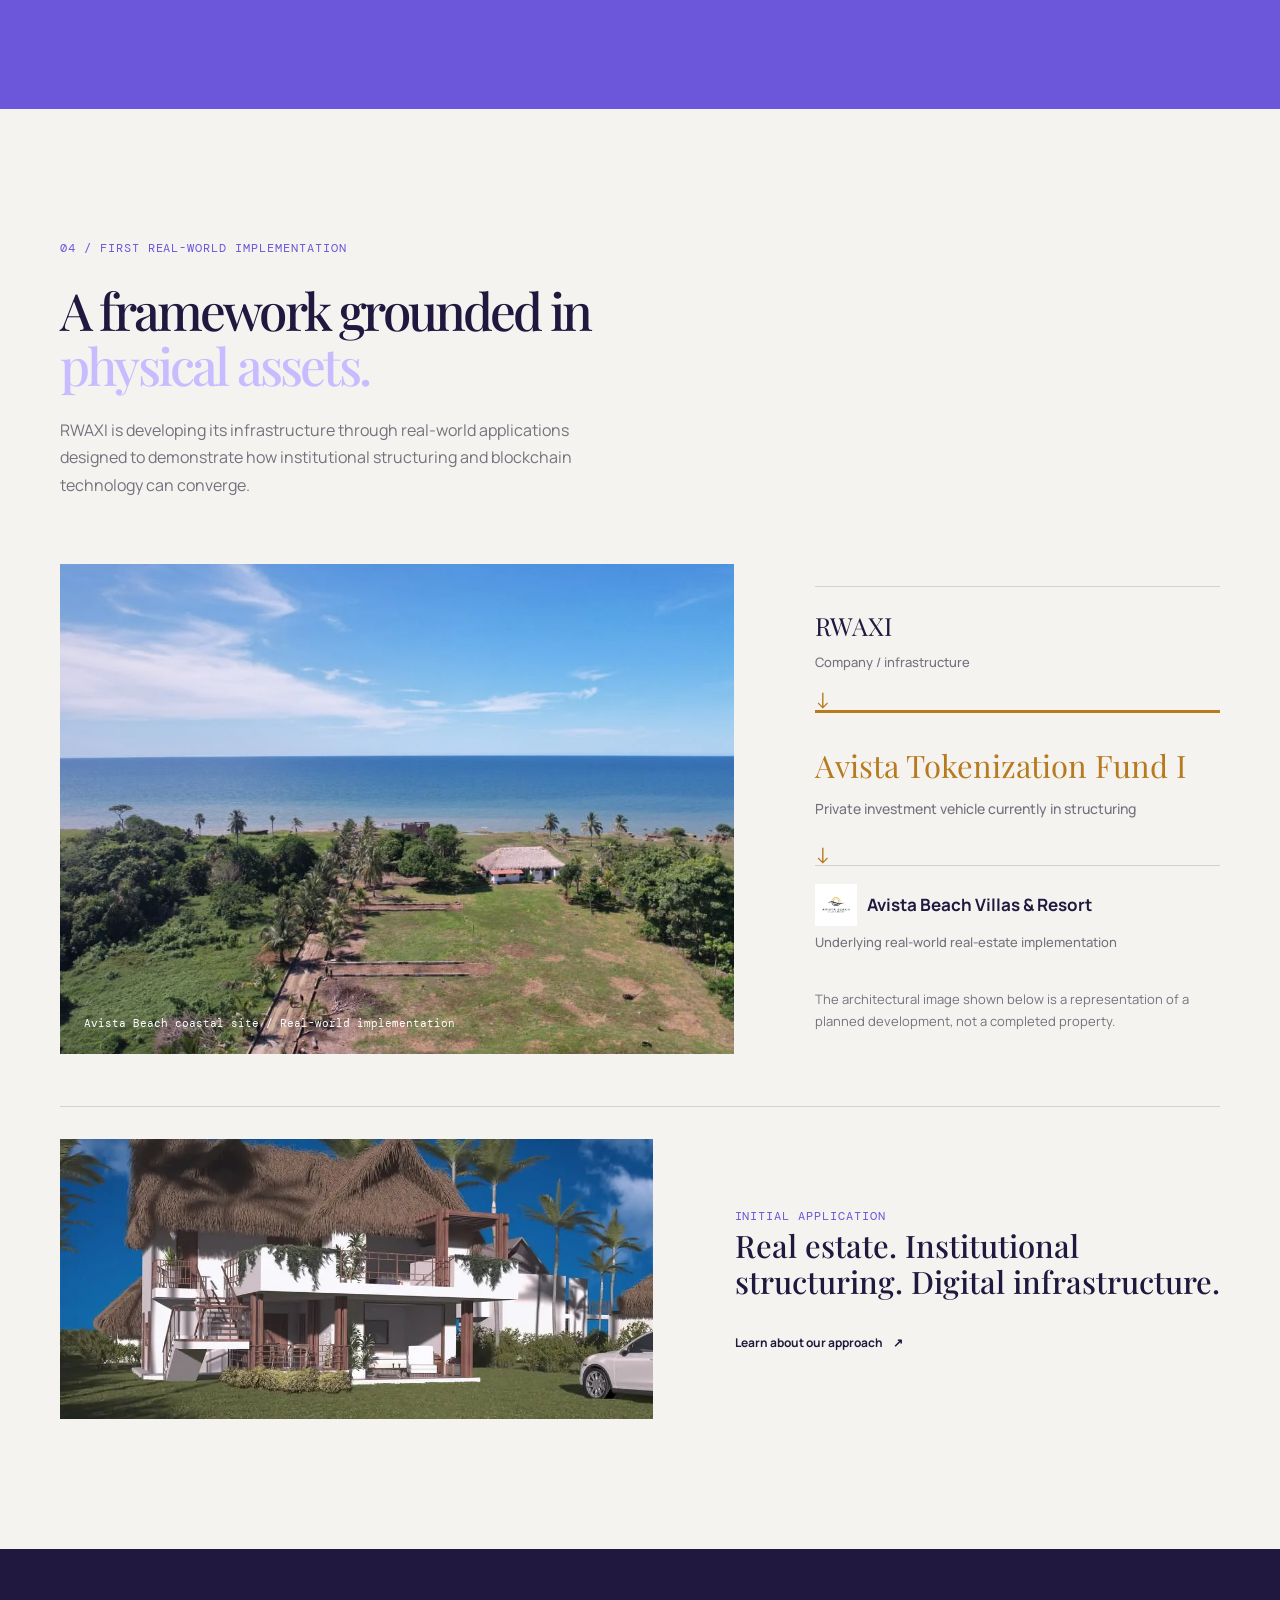
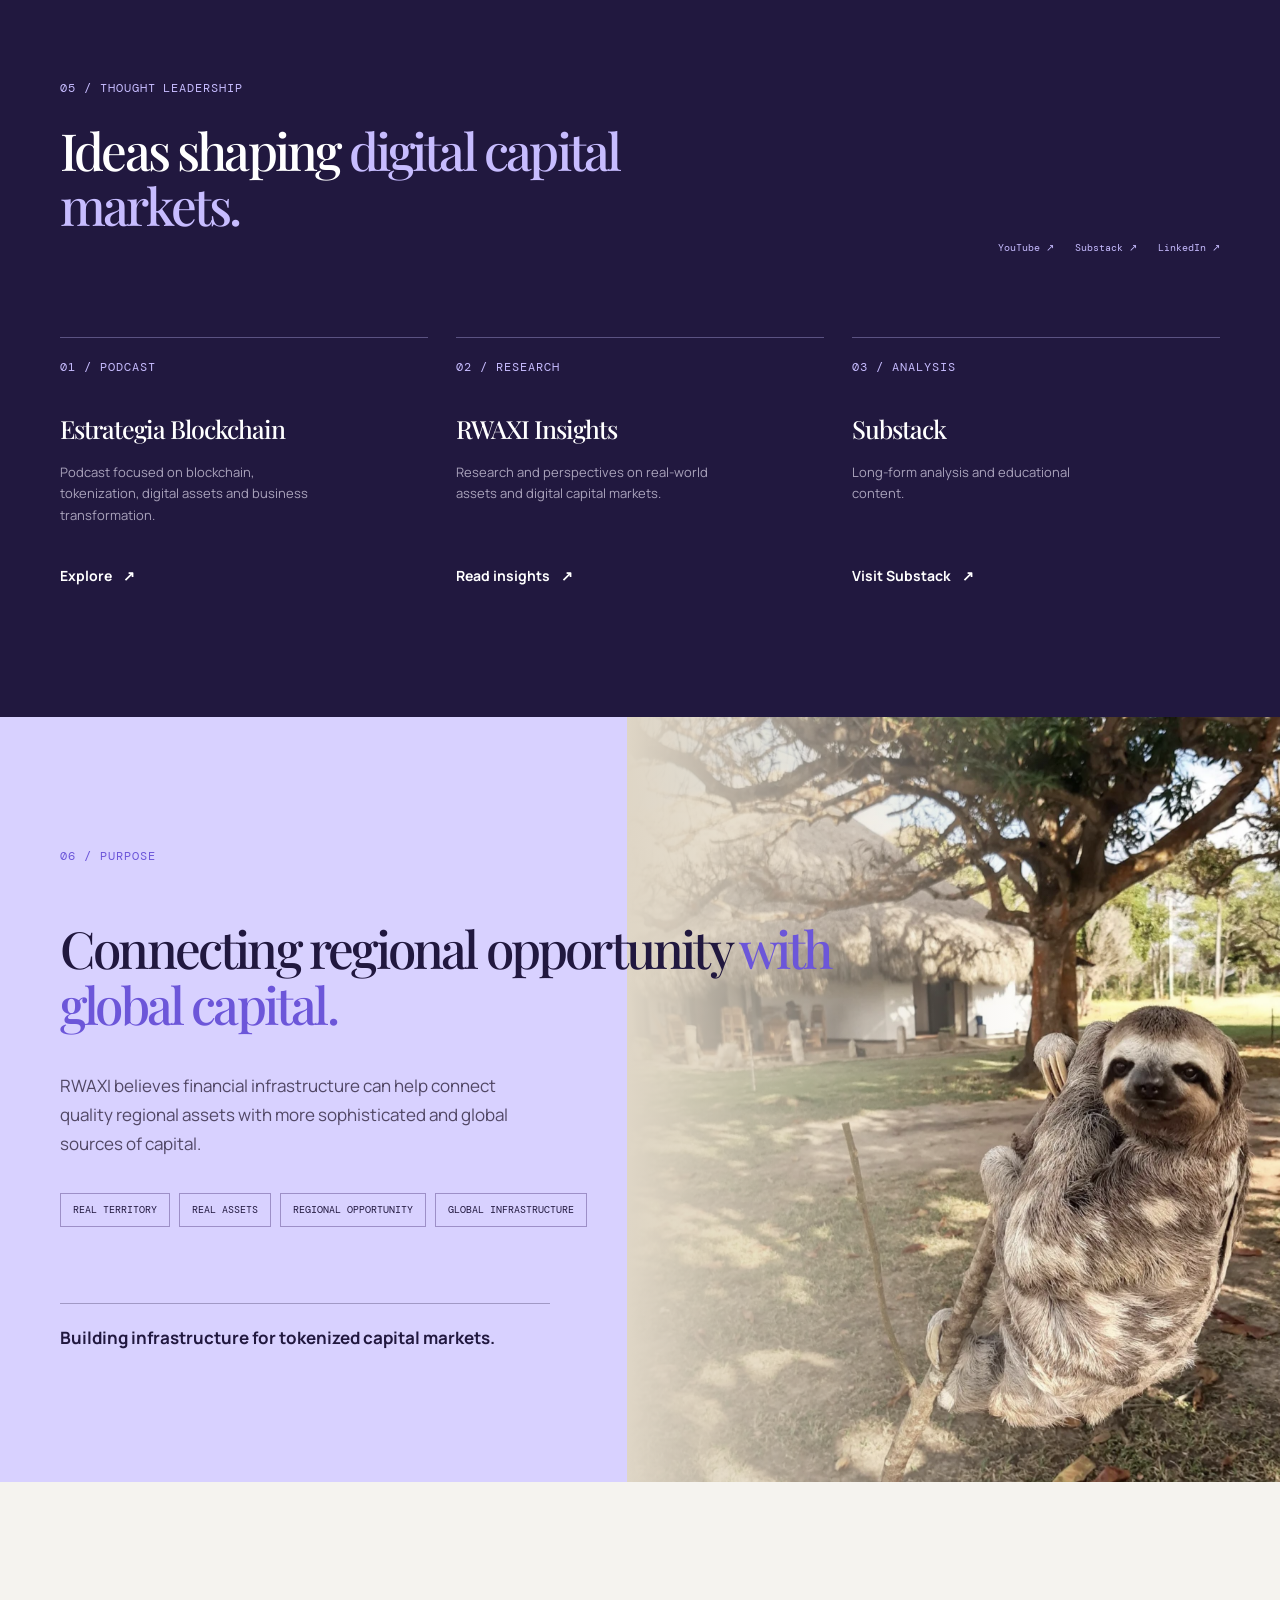
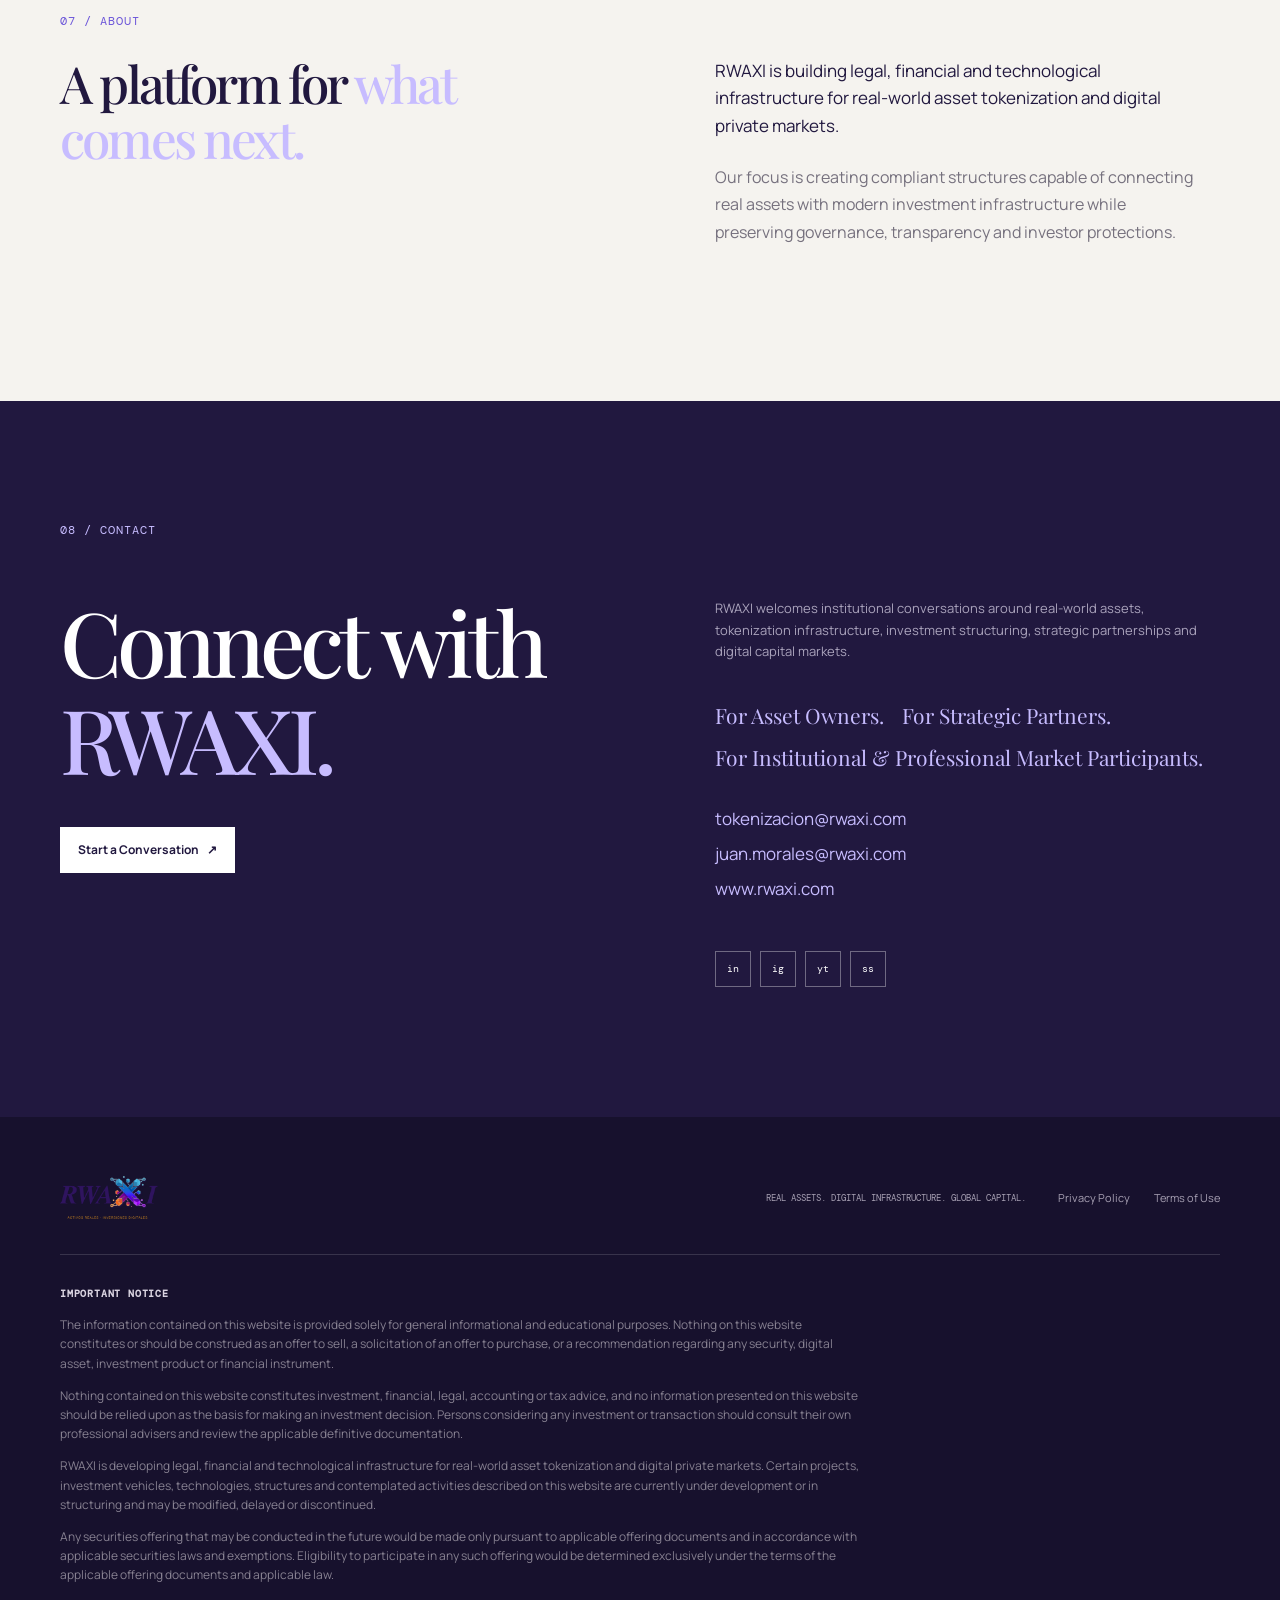
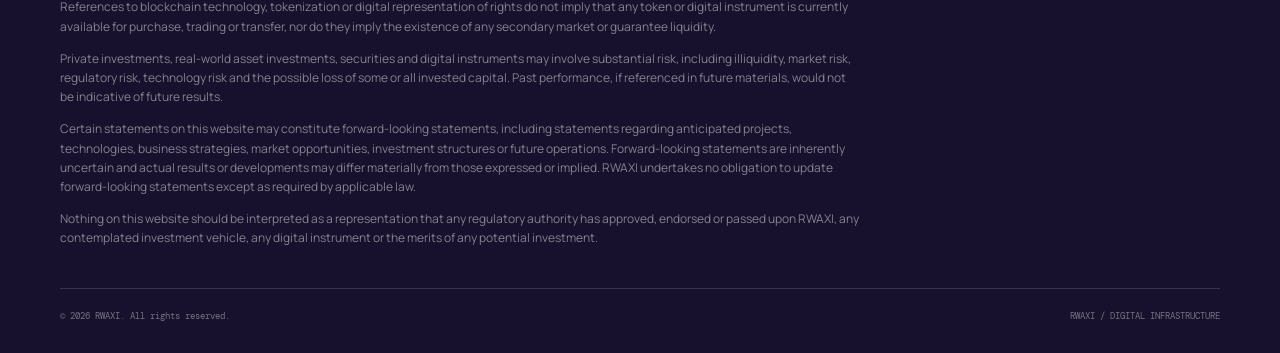
==== commit 3facc00f: "Refine RWAXI header, fund naming and regional imagery" ====
--- a/index.html
+++ b/index.html
@@ -10,12 +10,12 @@
 <header class="site-header" data-header><div class="container header-inner"><a class="wordmark" href="#top" aria-label="RWAXI home"><img src="assets/RWAXI_Logo_Principal_Transparente.png" alt="RWAXI"></a><button class="menu-toggle" type="button" aria-expanded="false" aria-controls="site-nav"><span></span><span></span><span></span><em>Menu</em></button><nav class="site-nav" id="site-nav" aria-label="Primary navigation"><a href="#what-we-do">What We Do</a><a href="#approach">Our Approach</a><a href="#rwa">RWA</a><a href="#insights">Insights</a><a href="#about">About</a><a href="#contact">Contact</a><a class="nav-cta" href="#contact">Connect with RWAXI <span aria-hidden="true">↗</span></a></nav></div></header>
 <main id="main-content">
 <section class="hero" id="top" aria-labelledby="hero-title"><div class="hero-grid" aria-hidden="true"></div><div class="hero-mark" aria-hidden="true">X</div><div class="container hero-content"><p class="eyebrow reveal"><span class="status-dot"></span> RWAXI Digital Infrastructure <span class="eyebrow-divider"></span> In Development</p><h1 class="reveal" id="hero-title">Real Assets.<br><i>Digital Infrastructure.</i><br>Global Capital.</h1><p class="hero-intro reveal">RWAXI develops the infrastructure to structure, tokenize and connect real-world assets with global capital markets.</p><div class="hero-actions reveal"><a class="button button-light" href="#what-we-do">Explore RWAXI <span aria-hidden="true">↓</span></a><a class="text-link text-link-light" href="#contact">Contact Us <span aria-hidden="true">↗</span></a></div><p class="hero-note reveal">Institutional infrastructure for a more connected private market.</p></div><div class="hero-figure" aria-hidden="true"><div class="figure-orbit orbit-one"></div><div class="figure-orbit orbit-two"></div><div class="figure-core"><span>RWAXI</span><small>REAL / DIGITAL</small></div><span class="figure-node node-one"></span><span class="figure-node node-two"></span><span class="figure-node node-three"></span></div></section>
-<section class="section section-light" id="what-we-do" aria-labelledby="what-title"><div class="container"><div class="section-heading reveal"><p class="section-kicker">01 / What we do</p><h2 id="what-title">Infrastructure for the next generation of <em>private markets.</em></h2><p>RWAXI integrates legal, financial and technological infrastructure to help transform real-world assets into structured digital investment opportunities.</p></div><div class="service-grid"><article class="service-card reveal"><span class="card-number">01</span><span class="card-icon card-icon-network" aria-hidden="true"><i></i><i></i><i></i></span><h3>Tokenization Infrastructure</h3><p>Digital infrastructure designed to support compliant issuance, administration and management of tokenized real-world assets.</p><a href="#contact" aria-label="Learn more about Tokenization Infrastructure">Learn more <span aria-hidden="true">↗</span></a></article><article class="service-card reveal"><span class="card-number">02</span><span class="card-icon card-icon-frame" aria-hidden="true"></span><h3>Investment Structuring</h3><p>Investment vehicles, SPVs and financial structures designed around real-world assets.</p><a href="#contact" aria-label="Learn more about Investment Structuring">Learn more <span aria-hidden="true">↗</span></a></article><article class="service-card reveal"><span class="card-number">03</span><span class="card-icon card-icon-rights" aria-hidden="true">R</span><h3>Digital Securities</h3><p>Infrastructure designed to support compliant digital investment instruments, investor rights and programmable administration.</p><a href="#contact" aria-label="Learn more about Digital Securities">Learn more <span aria-hidden="true">↗</span></a></article><article class="service-card reveal"><span class="card-number">04</span><span class="card-icon card-icon-land" aria-hidden="true"></span><h3>Real-World Assets</h3><p>Connecting quality physical assets with modern investment and digital capital market infrastructure.</p><a href="#rwa" aria-label="Learn more about Real-World Assets">Learn more <span aria-hidden="true">↗</span></a></article></div></div></section>
+<section class="section section-light" id="what-we-do" aria-labelledby="what-title"><div class="container"><div class="section-heading reveal"><p class="section-kicker">01 / What we do</p><h2 id="what-title">Infrastructure for the next generation of <em>private markets.</em></h2><p>RWAXI integrates legal, financial and technological infrastructure to help transform real-world assets into structured digital investment opportunities.</p></div><div class="service-grid"><article class="service-card reveal"><span class="card-number">01</span><span class="card-icon card-icon-network" aria-hidden="true"><i></i><i></i><i></i></span><h3>Tokenization Infrastructure</h3><p>Digital infrastructure designed to support compliant issuance, administration and management of tokenized real-world assets.</p><a href="#contact" aria-label="Learn more about Tokenization Infrastructure">Learn more <span aria-hidden="true">↗</span></a></article><article class="service-card reveal"><span class="card-number">02</span><span class="card-icon card-icon-frame" aria-hidden="true"></span><h3>Investment Structuring</h3><p>Investment vehicles, SPVs and financial structures designed around real-world assets.</p><a href="#contact" aria-label="Learn more about Investment Structuring">Learn more <span aria-hidden="true">↗</span></a></article><article class="service-card reveal"><span class="card-number">03</span><span class="card-icon card-icon-rights" aria-hidden="true"></span><h3>Digital Securities</h3><p>Infrastructure designed to support compliant digital investment instruments, investor rights and programmable administration.</p><a href="#contact" aria-label="Learn more about Digital Securities">Learn more <span aria-hidden="true">↗</span></a></article><article class="service-card reveal"><span class="card-number">04</span><span class="card-icon card-icon-land" aria-hidden="true"></span><h3>Real-World Assets</h3><p>Connecting quality physical assets with modern investment and digital capital market infrastructure.</p><a href="#rwa" aria-label="Learn more about Real-World Assets">Learn more <span aria-hidden="true">↗</span></a></article></div></div></section>
 <section class="section approach-section" id="approach" aria-labelledby="approach-title"><div class="container"><div class="section-heading section-heading-wide reveal"><p class="section-kicker">02 / Our approach</p><h2 id="approach-title">From real assets <span>to global capital.</span></h2></div><div class="process-line" aria-hidden="true"><span></span><span></span><span></span></div><div class="process-grid"><article class="process-step reveal"><span>01</span><h3>Legal</h3><p>Rights, ownership and investment structures are established first.</p></article><article class="process-step reveal"><span>02</span><h3>Financial</h3><p>Assets are organized through investment vehicles designed around governance, economics and transparency.</p></article><article class="process-step reveal"><span>03</span><h3>Technology</h3><p>Blockchain infrastructure enables traceability, programmable administration and digital representation of investment rights.</p></article><article class="process-step reveal"><span>04</span><h3>Capital</h3><p>Structured opportunities can connect with appropriate global capital markets and qualified investors.</p></article></div></div></section>
 <section class="opportunity-section" aria-labelledby="opportunity-title"><div class="container opportunity-inner"><p class="section-kicker reveal">03 / The opportunity</p><h2 class="reveal" id="opportunity-title">Real assets remain one of the world's largest pools of value <em>— yet access to private markets remains fragmented.</em></h2><div class="opportunity-copy reveal"><p>RWAXI seeks to reduce the distance between the origin of an asset and the capital that can support it.</p><div class="opportunity-bridge"><span>Asset Owners</span><b>↓</b><span>Financial Structuring</span><b>↓</b><span>Digital Infrastructure</span><b>↓</b><span>Global Capital</span></div></div></div></section>
-<section class="section section-light implementation-section" id="rwa" aria-labelledby="rwa-title"><div class="container"><div class="section-heading reveal"><p class="section-kicker">04 / First real-world implementation</p><h2 id="rwa-title">A framework grounded in <em>physical assets.</em></h2><p>RWAXI is developing its infrastructure through real-world applications designed to demonstrate how institutional structuring and blockchain technology can converge.</p></div><div class="implementation-feature reveal"><figure class="implementation-image"><img src="assets/avista-aerial.webp" alt="Aerial view of the Avista Beach coastal property, surrounding vegetation and Caribbean coastline" width="1280" height="720" loading="lazy" decoding="async"><figcaption>Avista Beach coastal site / Real-world implementation</figcaption></figure><div class="implementation-copy"><div class="entity-row"><span>RWAXI</span><b>Company / infrastructure</b></div><div class="entity-arrow">↓</div><div class="entity-row entity-focus"><span>RWAXI Tokenization Fund I</span><b>Private investment vehicle currently in structuring</b></div><div class="entity-arrow">↓</div><div class="entity-row"><span class="avista-lockup"><img src="assets/Logo Avista Beach Villas & Resort.png" alt="Avista Beach Villas & Resort logo" width="500" height="500"> <strong>Avista Beach Villas &amp; Resort</strong></span><b>Underlying real-world real-estate implementation</b></div><p class="implementation-note">The architectural image shown below is a representation of a planned development, not a completed property.</p></div></div><div class="implementation-secondary reveal"><img src="assets/avista-villa-render.webp" alt="Architectural representation of a planned Avista Beach villa" width="1080" height="608" loading="lazy" decoding="async"><div><span class="section-kicker">Initial application</span><h3>Real estate. Institutional structuring. Digital infrastructure.</h3><a class="text-link" href="#contact">Learn about our approach <span aria-hidden="true">↗</span></a></div></div></div></section>
+<section class="section section-light implementation-section" id="rwa" aria-labelledby="rwa-title"><div class="container"><div class="section-heading reveal"><p class="section-kicker">04 / First real-world implementation</p><h2 id="rwa-title">A framework grounded in <em>physical assets.</em></h2><p>RWAXI is developing its infrastructure through real-world applications designed to demonstrate how institutional structuring and blockchain technology can converge.</p></div><div class="implementation-feature reveal"><figure class="implementation-image"><img src="assets/avista-aerial.webp" alt="Aerial view of the Avista Beach coastal property, surrounding vegetation and Caribbean coastline" width="1280" height="720" loading="lazy" decoding="async"><figcaption>Avista Beach coastal site / Real-world implementation</figcaption></figure><div class="implementation-copy"><div class="entity-row"><span>RWAXI</span><b>Company / infrastructure</b></div><div class="entity-arrow">↓</div><div class="entity-row entity-focus"><span>Avista Tokenization Fund I</span><b>Private investment vehicle currently in structuring</b></div><div class="entity-arrow">↓</div><div class="entity-row"><span class="avista-lockup"><img src="assets/Logo Avista Beach Villas & Resort.png" alt="Avista Beach Villas & Resort logo" width="500" height="500"> <strong>Avista Beach Villas &amp; Resort</strong></span><b>Underlying real-world real-estate implementation</b></div><p class="implementation-note">The architectural image shown below is a representation of a planned development, not a completed property.</p></div></div><div class="implementation-secondary reveal"><img src="assets/avista-villa-render.webp" alt="Architectural representation of a planned Avista Beach villa" width="1080" height="608" loading="lazy" decoding="async"><div><span class="section-kicker">Initial application</span><h3>Real estate. Institutional structuring. Digital infrastructure.</h3><a class="text-link" href="#contact">Learn about our approach <span aria-hidden="true">↗</span></a></div></div></div></section>
 <section class="section insights-section" id="insights" aria-labelledby="insights-title"><div class="container"><div class="insights-head"><div class="section-heading reveal"><p class="section-kicker">05 / Thought leadership</p><h2 id="insights-title">Ideas shaping <em>digital capital markets.</em></h2></div><div class="social-placeholders reveal"><a href="https://www.youtube.com/@RWAXI" target="_blank" rel="noopener noreferrer" aria-label="RWAXI on YouTube">YouTube ↗</a><a href="https://substack.com/@rwaxi?r=8ckvp8&amp;utm_campaign=profile&amp;utm_medium=profile-page" target="_blank" rel="noopener noreferrer" aria-label="RWAXI on Substack">Substack ↗</a><a href="https://www.linkedin.com/company/rwaxi/" target="_blank" rel="noopener noreferrer" aria-label="RWAXI on LinkedIn">LinkedIn ↗</a></div></div><div class="insight-grid"><article class="insight-item reveal"><span>01 / Podcast</span><h3>Estrategia Blockchain</h3><p>Podcast focused on blockchain, tokenization, digital assets and business transformation.</p><a href="#contact">Explore <span aria-hidden="true">↗</span></a></article><article class="insight-item reveal"><span>02 / Research</span><h3>RWAXI Insights</h3><p>Research and perspectives on real-world assets and digital capital markets.</p><a href="#contact">Read insights <span aria-hidden="true">↗</span></a></article><article class="insight-item reveal"><span>03 / Analysis</span><h3>Substack</h3><p>Long-form analysis and educational content.</p><a href="#contact">Visit Substack <span aria-hidden="true">↗</span></a></article></div></div></section>
-<section class="purpose-section" aria-labelledby="purpose-title"><div class="purpose-image" aria-hidden="true"><img src="assets/avista-regional.webp" alt="" width="1600" height="2133" loading="lazy" decoding="async"></div><div class="container purpose-inner"><p class="section-kicker reveal">06 / Purpose</p><h2 class="reveal" id="purpose-title">Connecting regional opportunity <span>with global capital.</span></h2><p class="purpose-copy reveal">RWAXI believes financial infrastructure can help connect quality regional assets with more sophisticated and global sources of capital.</p><div class="purpose-pillars reveal"><span>Real Territory</span><span>Real Assets</span><span>Regional Opportunity</span><span>Global Infrastructure</span></div><p class="purpose-quote reveal">Building infrastructure for tokenized capital markets.</p></div></section>
+<section class="purpose-section" aria-labelledby="purpose-title"><div class="purpose-image" aria-hidden="true"><img src="assets/avista-regional-production.jpg" alt="" width="1220" height="2133" loading="lazy" decoding="async"></div><div class="container purpose-inner"><p class="section-kicker reveal">06 / Purpose</p><h2 class="reveal" id="purpose-title">Connecting regional opportunity <span>with global capital.</span></h2><p class="purpose-copy reveal">RWAXI believes financial infrastructure can help connect quality regional assets with more sophisticated and global sources of capital.</p><div class="purpose-pillars reveal"><span>Real Territory</span><span>Real Assets</span><span>Regional Opportunity</span><span>Global Infrastructure</span></div><p class="purpose-quote reveal">Building infrastructure for tokenized capital markets.</p></div></section>
 <section class="section section-light about-section" id="about" aria-labelledby="about-title"><div class="container about-layout"><div class="section-heading reveal"><p class="section-kicker">07 / About</p><h2 id="about-title">A platform for <em>what comes next.</em></h2></div><div class="about-copy reveal"><p>RWAXI is building legal, financial and technological infrastructure for real-world asset tokenization and digital private markets.</p><p>Our focus is creating compliant structures capable of connecting real assets with modern investment infrastructure while preserving governance, transparency and investor protections.</p></div></div></section>
 <section class="contact-section" id="contact" aria-labelledby="contact-title"><div class="container contact-layout"><div><p class="section-kicker reveal">08 / Contact</p><h2 class="reveal" id="contact-title">Connect with<br><em>RWAXI.</em></h2><a class="button button-light reveal" href="mailto:tokenizacion@rwaxi.com">Start a Conversation <span aria-hidden="true">↗</span></a></div><div class="contact-details reveal"><p>RWAXI welcomes institutional conversations around real-world assets, tokenization infrastructure, investment structuring, strategic partnerships and digital capital markets.</p><div class="audience-list"><span>For Asset Owners.</span><span>For Strategic Partners.</span><span>For Institutional &amp; Professional Market Participants.</span></div><a href="mailto:tokenizacion@rwaxi.com">tokenizacion@rwaxi.com</a><a href="mailto:juan.morales@rwaxi.com">juan.morales@rwaxi.com</a><a href="https://www.rwaxi.com">www.rwaxi.com</a><div class="social-links"><a href="https://www.linkedin.com/company/rwaxi/" target="_blank" rel="noopener noreferrer" aria-label="RWAXI on LinkedIn">in</a><a href="https://www.instagram.com/tokenizacionrwaxi/" target="_blank" rel="noopener noreferrer" aria-label="RWAXI on Instagram">ig</a><a href="https://www.youtube.com/@RWAXI" target="_blank" rel="noopener noreferrer" aria-label="RWAXI on YouTube">yt</a><a href="https://substack.com/@rwaxi?r=8ckvp8&amp;utm_campaign=profile&amp;utm_medium=profile-page" target="_blank" rel="noopener noreferrer" aria-label="RWAXI on Substack">ss</a></div></div></div></section>
 </main>
--- a/styles.css
+++ b/styles.css
@@ -1,3 +1,5 @@
+.site-header,.site-header.scrolled{background:#fff!important;color:#2F145F!important;box-shadow:0 1px 0 rgba(47,20,95,.12)}.site-nav>a:not(.nav-cta){color:#2F145F!important;opacity:.82}.nav-cta{border-color:rgba(47,20,95,.34)!important;color:#2F145F!important}.menu-toggle{color:#2F145F!important}.menu-toggle span{background:#2F145F!important}
+@media(max-width:900px){.site-nav{background:#fff!important;color:#2F145F!important}.purpose-section{display:flex;flex-direction:column;min-height:0;padding-bottom:70px}.purpose-inner{order:1;padding-top:1px}.purpose-image{position:relative!important;inset:auto!important;order:2;width:100%;height:auto;aspect-ratio:1.18;margin-top:18px}.purpose-image img{display:block;height:100%;object-position:center 42%}.purpose-image:after{background:linear-gradient(0deg,rgba(223,214,198,.12),transparent 62%)}}
 /* Institutional brand refinement */
 :root{--ink:#2F145F;--ink-deep:#1d0c3d;--violet:#2F145F;--lilac:#d9c9a8;--gold:#B77A1E;--aqua:#24B8D7;--blue:#1453A0;--paper:#f7f7f5;--muted:#5d5a65;--line:rgba(47,20,95,.16);--sans:'Manrope',sans-serif;--editorial:'Playfair Display',Georgia,serif}
 body.menu-open{overflow:hidden;font-size:16px}.wordmark{width:126px;height:48px}.wordmark img{display:block;width:100%;height:auto;max-height:48px;object-fit:contain;object-position:left center}.wordmark-footer{width:116px}.wordmark-footer img{max-height:42px}h1,h2{font-family:var(--editorial);font-weight:500;letter-spacing:-.045em}h1{font-size:clamp(52px,7.2vw,100px);line-height:1.02}h1 i,h2 em{color:#dfca9e}.hero{background:var(--ink);min-height:780px}.hero-grid{opacity:.2;background-image:linear-gradient(rgba(36,184,215,.35) 1px,transparent 1px),linear-gradient(90deg,rgba(20,83,160,.35) 1px,transparent 1px)}.hero-mark{color:rgba(36,184,215,.06)}.hero-intro{font-size:18px}.hero-note{font-size:12px}.hero-figure{border-color:rgba(36,184,215,.4)}.figure-orbit{border-color:rgba(36,184,215,.44)}.figure-core{background:var(--gold);color:var(--white)}.figure-node{background:var(--aqua)}.section-heading h2,.purpose-inner h2,.contact-section h2{font-weight:500}.section-heading>p:last-child,.service-card p,.process-step p,.about-copy p+ p{font-size:15px;line-height:1.7}.section-kicker,.card-number,.fund-status,.insight-item>span{font-size:11px;color:var(--gold)}.service-card{min-height:370px}.service-card a,.insight-item a{font-size:13px}.process-line span{border-color:var(--gold)}.process-line span:after{background:var(--gold)}.process-step>span{color:var(--gold)}.process-step h3{font-family:var(--editorial);font-size:25px;font-weight:500}.opportunity-copy{align-items:flex-start}.opportunity-copy p{font-size:17px;max-width:350px}.opportunity-bridge{display:flex;flex-wrap:wrap;align-items:center;justify-content:flex-end;gap:8px 14px;max-width:620px;font-family:var(--mono);font-size:11px;color:var(--lilac);text-transform:uppercase}.opportunity-bridge b{color:var(--gold);font-size:17px}.implementation-section .section-heading{max-width:680px}.implementation-feature{display:grid;grid-template-columns:1.25fr .75fr;gap:7%;margin-top:65px;align-items:stretch}.implementation-image{margin:0;min-height:490px;background:var(--ink);position:relative}.implementation-image img{width:100%;height:100%;min-height:490px;display:block;object-fit:cover}.implementation-image:after{content:'';position:absolute;inset:0;background:linear-gradient(90deg,rgba(47,20,95,.12),transparent 60%)}.implementation-image figcaption{position:absolute;z-index:1;left:24px;bottom:22px;color:var(--white);font-family:var(--mono);font-size:11px}.implementation-copy{padding:10px 0;display:flex;flex-direction:column;justify-content:center}.entity-row{border-top:1px solid var(--line);padding:18px 0 14px;display:flex;flex-direction:column;gap:6px}.entity-row span{font-family:var(--editorial);font-size:25px;color:var(--ink)}.entity-row b{font-size:13px;font-weight:500;color:var(--muted)}.entity-focus{border-top:2px solid var(--gold);padding:23px 0 19px}.entity-focus span{color:var(--gold)}.entity-arrow{font-size:22px;color:var(--gold);line-height:1}.avista-lockup{display:flex;align-items:center;gap:10px!important}.avista-lockup img{width:42px;height:42px;object-fit:contain}.avista-lockup strong{font-family:var(--sans);font-size:17px;font-weight:700}.implementation-note{font-size:12px;color:var(--muted);margin:22px 0 0}.implementation-secondary{display:grid;grid-template-columns:1.1fr .9fr;gap:7%;align-items:center;margin-top:52px;border-top:1px solid var(--line);padding-top:32px}.implementation-secondary img{width:100%;height:280px;object-fit:cover}.implementation-secondary h3{font-family:var(--editorial);font-size:31px;font-weight:500;line-height:1.15}.insight-item h3{font-family:var(--editorial);font-size:29px;font-weight:500}.purpose-section{position:relative;overflow:hidden;background:#dfd6c6;min-height:560px}.purpose-image{position:absolute;inset:0 0 0 52%;overflow:hidden}.purpose-image img{width:100%;height:100%;object-fit:cover;filter:saturate(.78)}.purpose-image:after{content:'';position:absolute;inset:0;background:linear-gradient(90deg,#dfd6c6 0%,rgba(223,214,198,.7) 18%,transparent 66%)}.purpose-inner{position:relative;z-index:1}.purpose-copy{font-size:17px;line-height:1.7}.purpose-pillars{display:flex;flex-wrap:wrap;gap:9px;margin-top:34px;max-width:560px}.purpose-pillars span{border:1px solid rgba(47,20,95,.35);padding:8px 12px;font-family:var(--mono);font-size:10px;text-transform:uppercase}.purpose-quote{font-size:19px}.audience-list{display:flex;flex-wrap:wrap;gap:8px 18px;margin:0 0 30px;color:var(--lilac);font-family:var(--editorial);font-size:21px}.contact-details>a{font-size:18px}.disclaimer{font-size:12px}.legal-content h1,.legal-content h2{font-family:var(--editorial);font-weight:500}
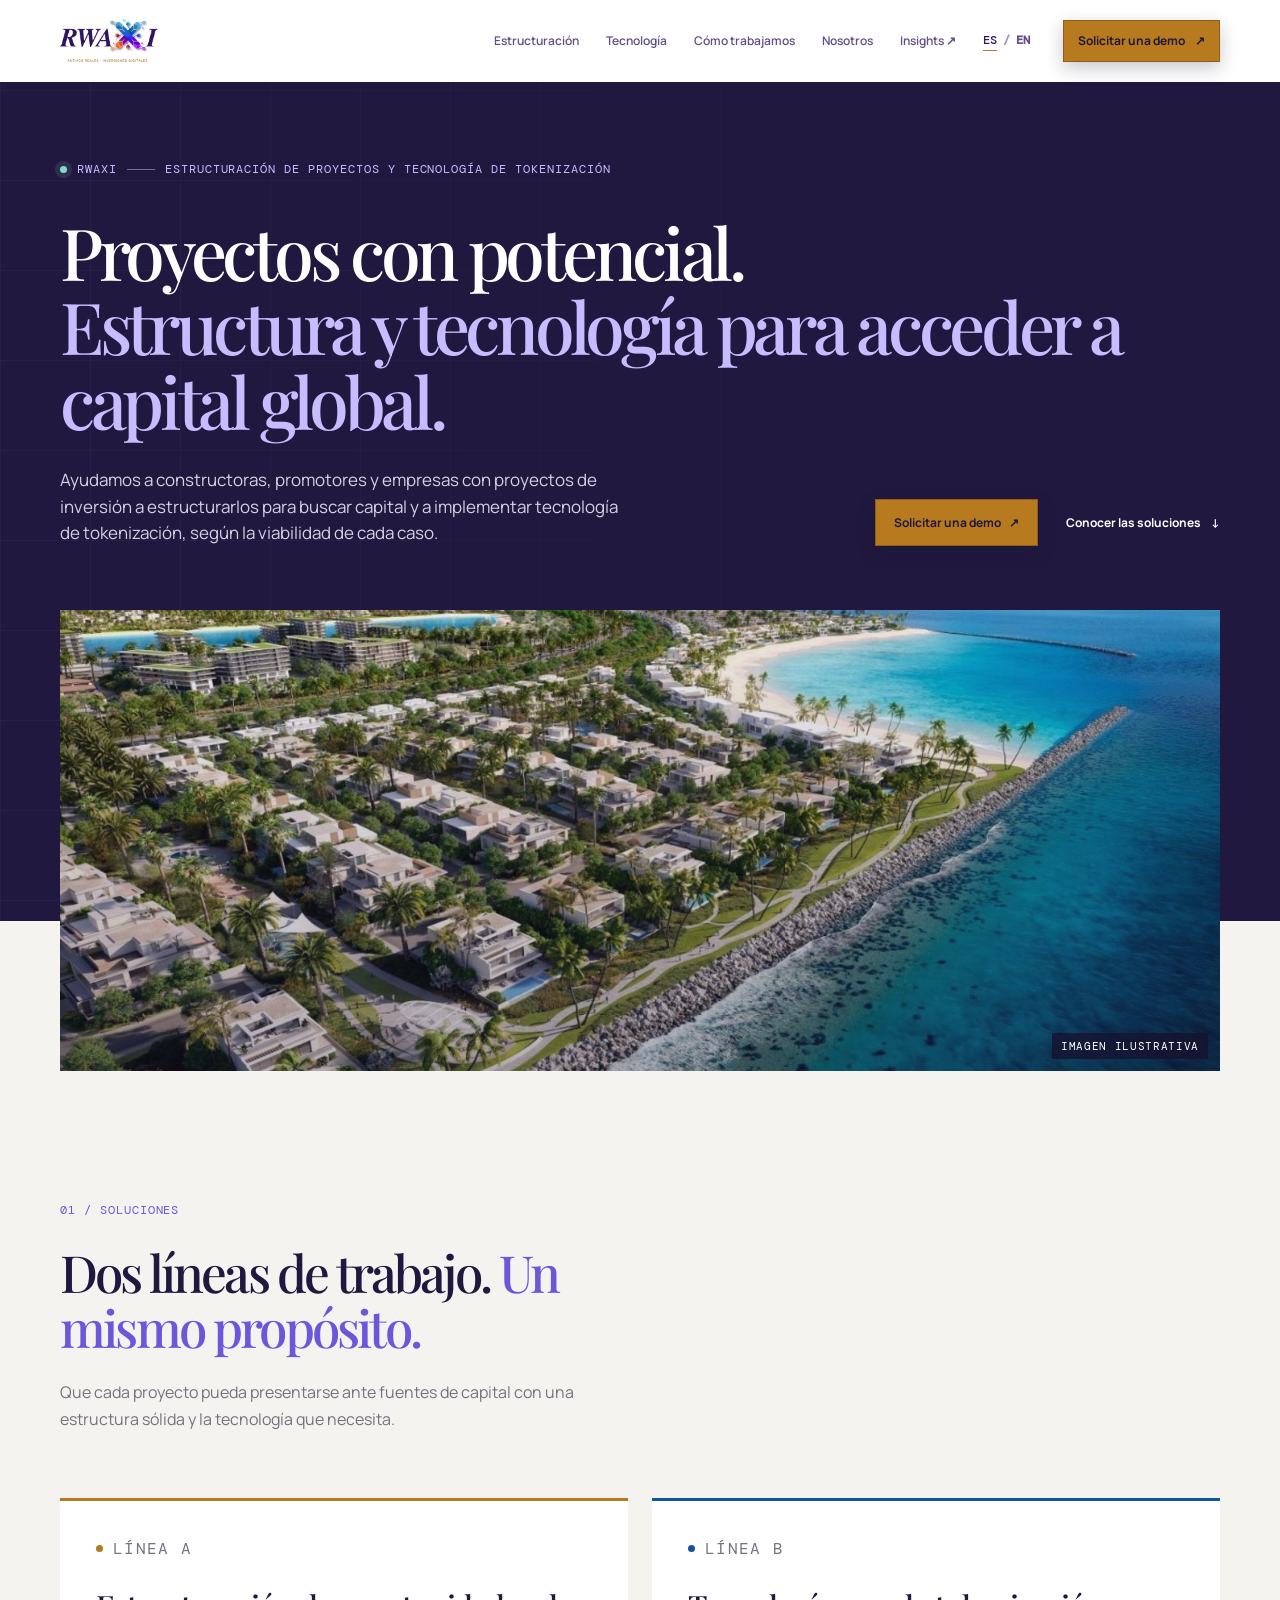
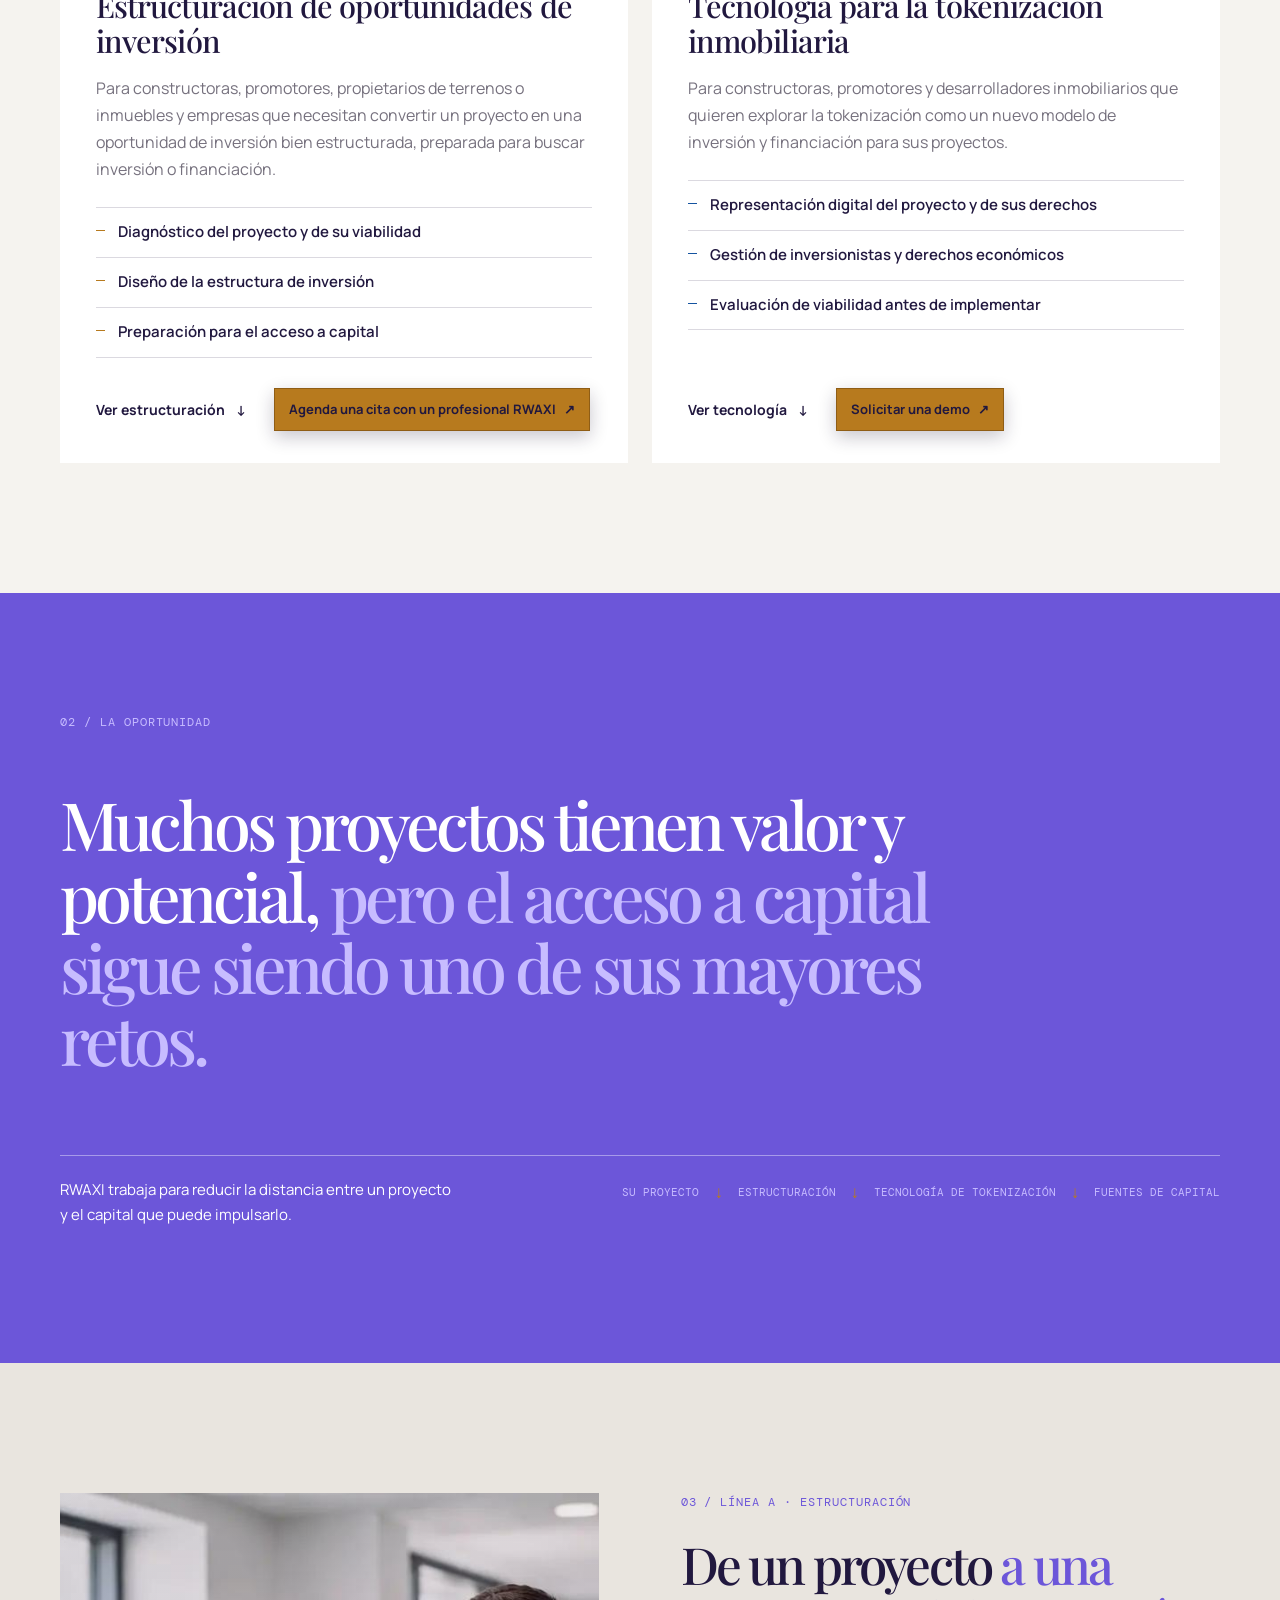
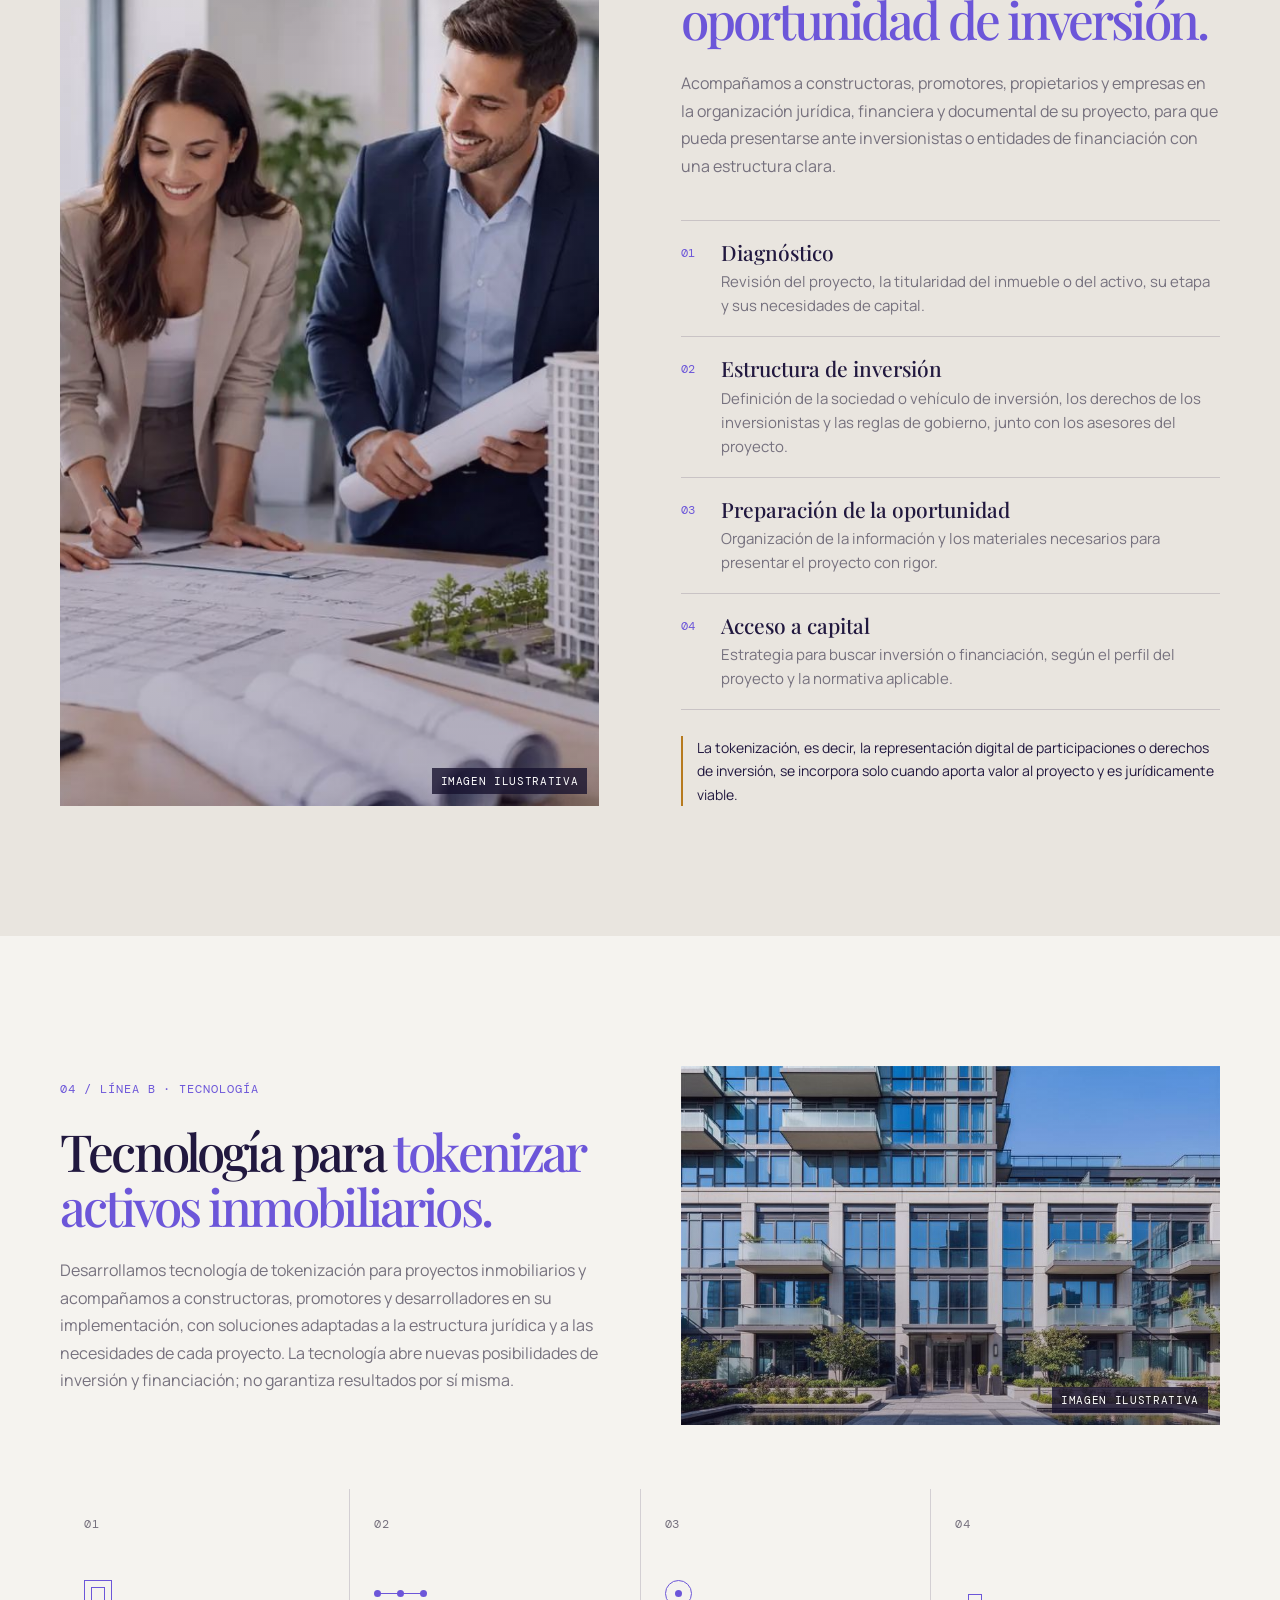
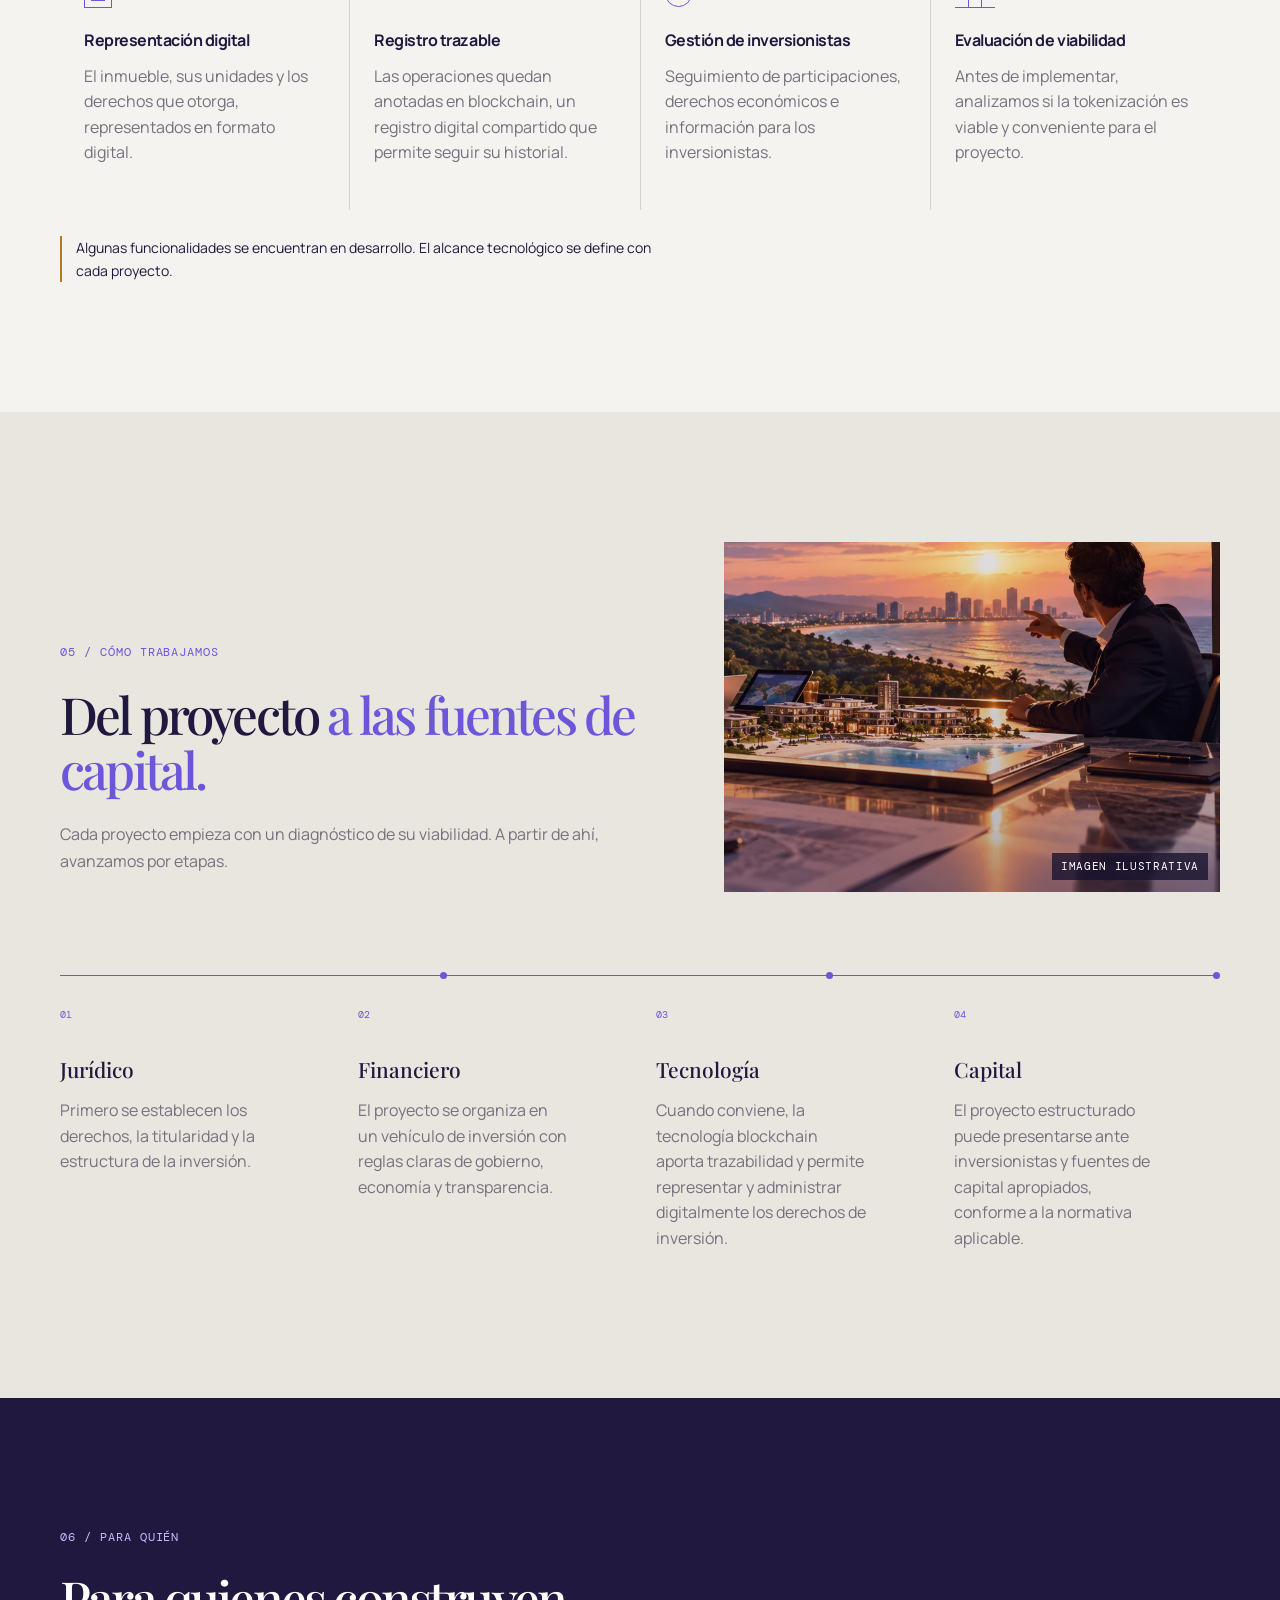
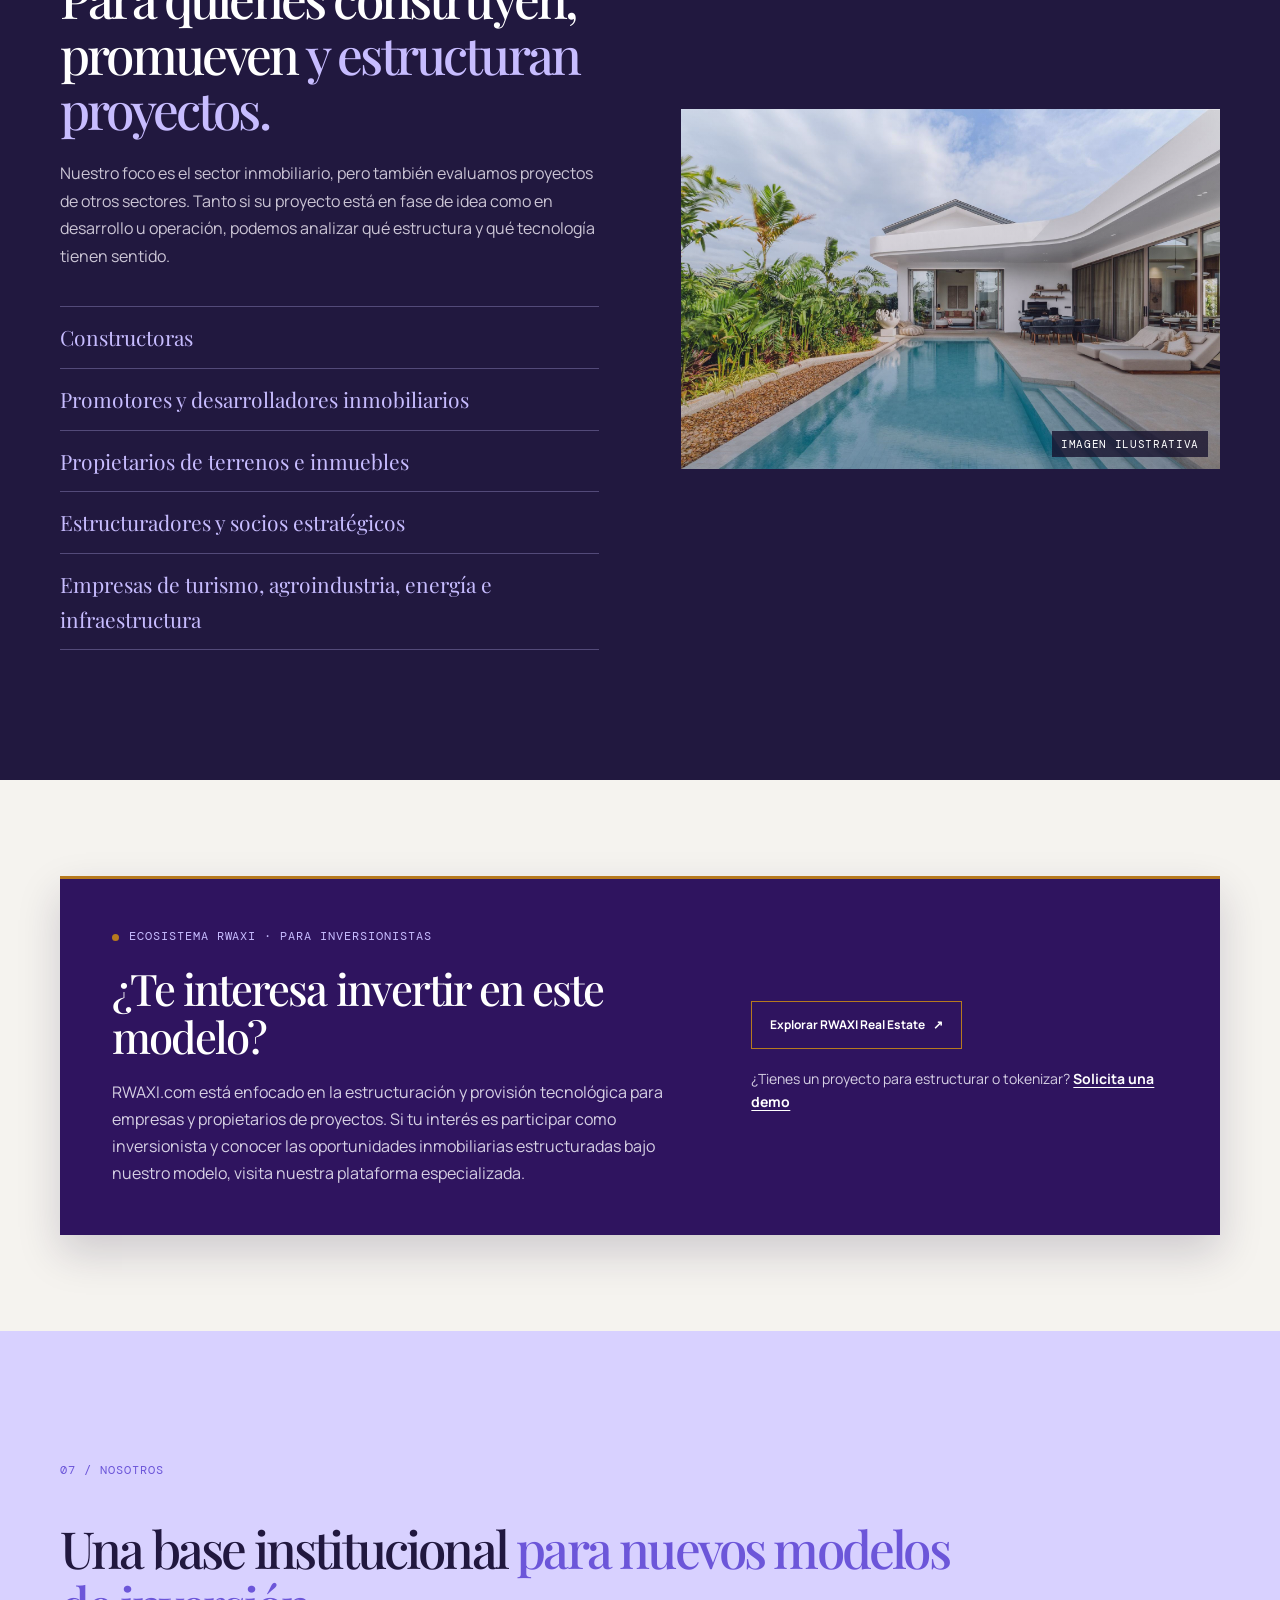
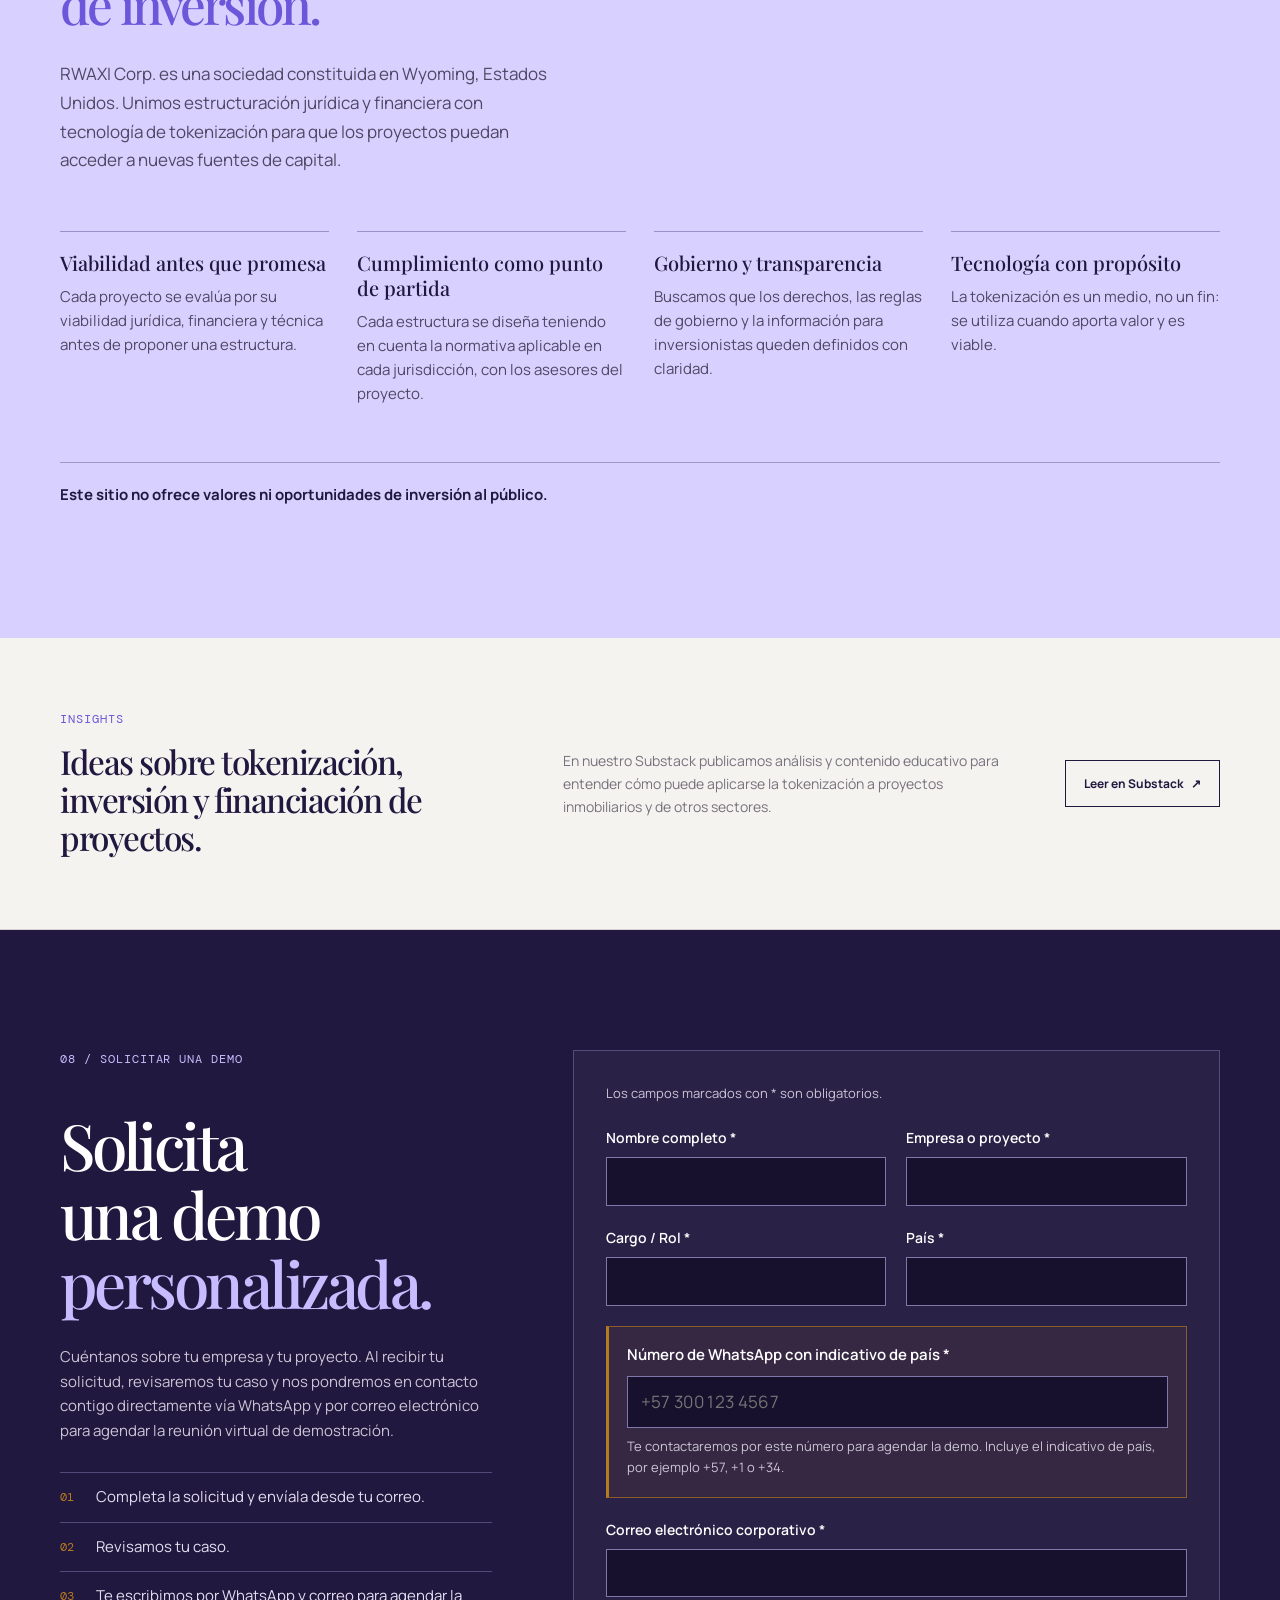
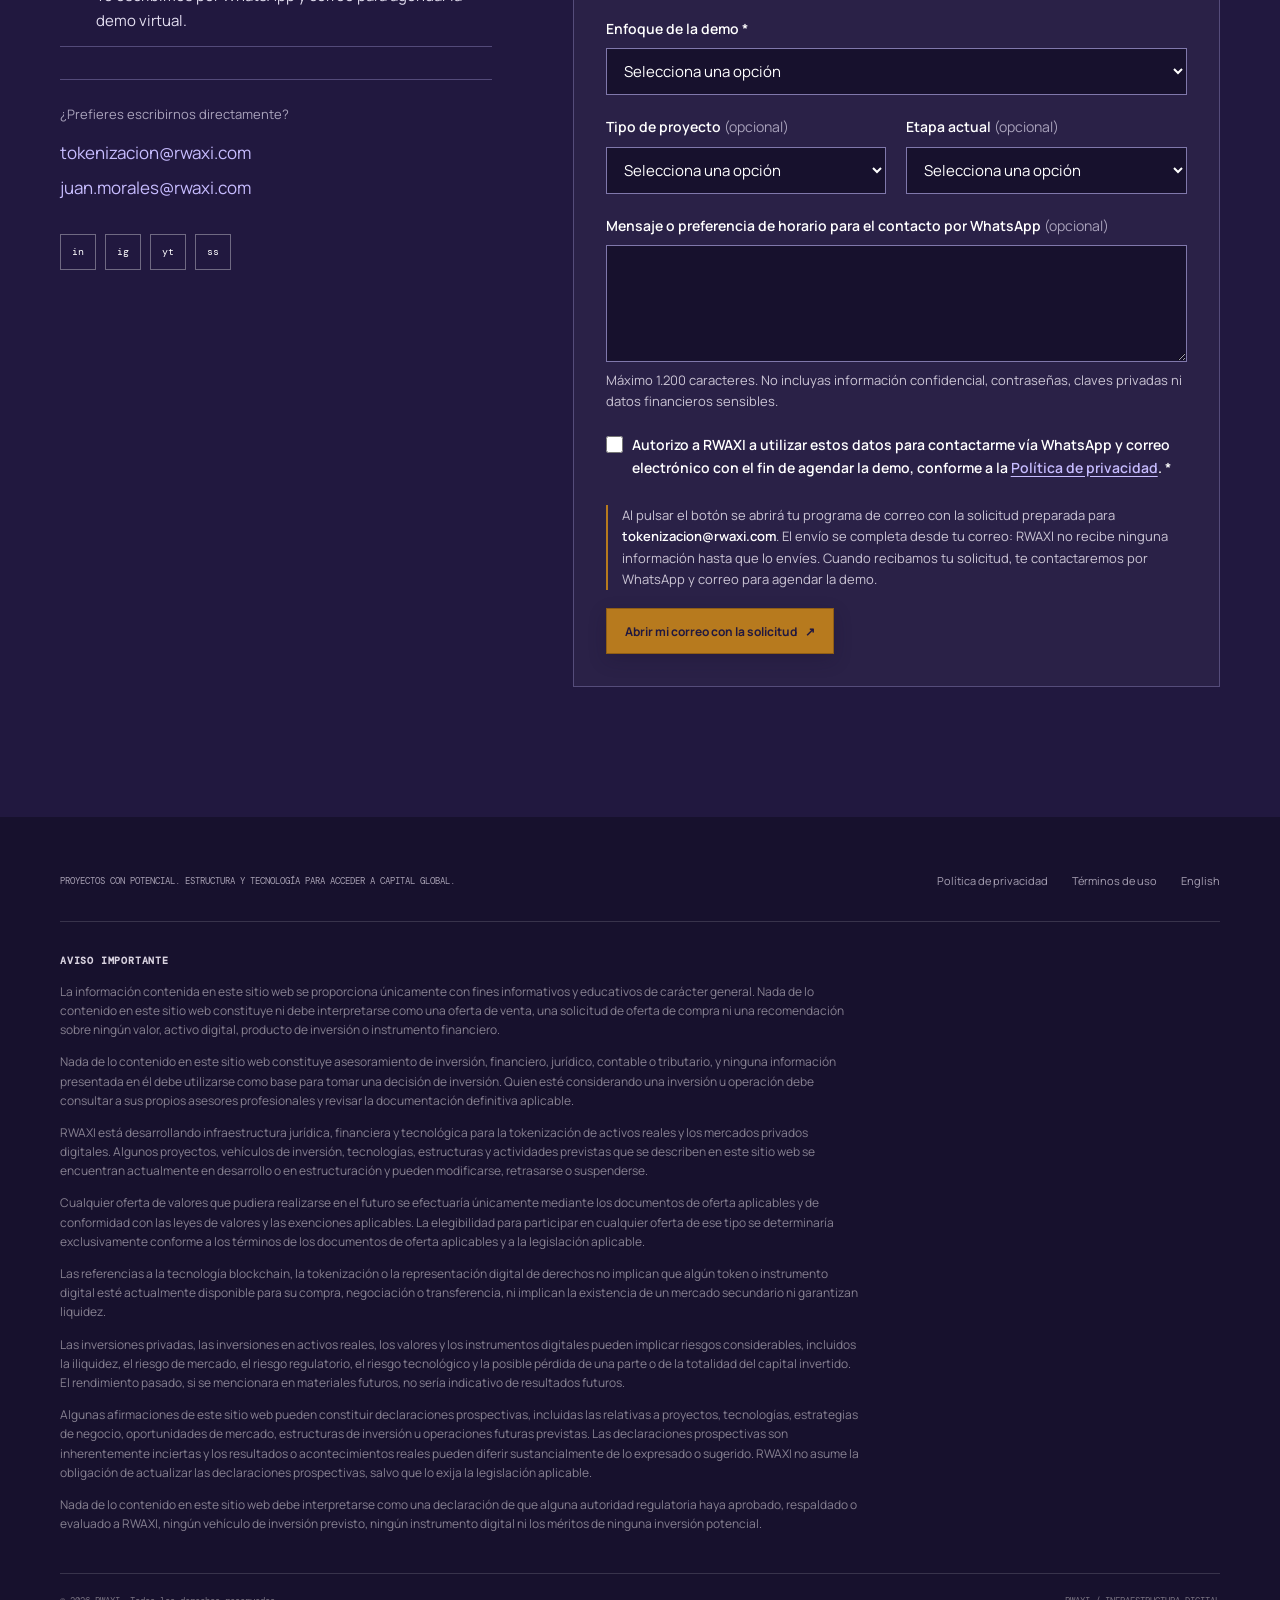
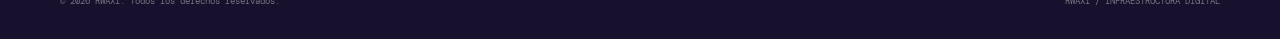
==== commit 646bf309: "Ecosistema B2B bilingüe, nueva estructura de assets y landing page" ====
--- a/index.html
+++ b/index.html
@@ -1,23 +1,40 @@
 <!doctype html>
-<html lang="en">
+<html lang="es">
 <head>
 <meta charset="utf-8"><meta name="viewport" content="width=device-width, initial-scale=1">
-<title>RWAXI | Real Assets. Digital Infrastructure. Global Capital.</title>
-<meta name="description" content="RWAXI develops the infrastructure to structure, tokenize and connect real-world assets with global capital markets."><meta name="theme-color" content="#2F145F">
-<meta property="og:type" content="website"><meta property="og:url" content="https://rwaxi.com/"><meta property="og:title" content="RWAXI | Real Assets. Digital Infrastructure. Global Capital."><meta property="og:description" content="RWAXI develops infrastructure to structure, tokenize and connect real-world assets with global capital markets."><meta property="og:image" content="https://rwaxi.com/assets/rwaxi-social-card.png"><meta name="twitter:card" content="summary_large_image"><meta name="twitter:title" content="RWAXI | Real Assets. Digital Infrastructure. Global Capital."><meta name="twitter:description" content="RWAXI develops infrastructure to structure, tokenize and connect real-world assets with global capital markets."><meta name="twitter:image" content="https://rwaxi.com/assets/rwaxi-social-card.png"><link rel="canonical" href="https://rwaxi.com/"><link rel="icon" href="assets/favicon.svg" type="image/svg+xml"><link rel="preconnect" href="https://fonts.googleapis.com"><link rel="preconnect" href="https://fonts.gstatic.com" crossorigin><link href="https://fonts.googleapis.com/css2?family=DM+Mono:wght@400;500&family=Manrope:wght@400;500;600;700;800&family=Playfair+Display:ital,wght@0,500;0,600;1,500;1,600&display=swap" rel="stylesheet"><link rel="stylesheet" href="styles.css"><script type="application/ld+json">{"@context":"https://schema.org","@type":"Organization","name":"RWAXI","url":"https://rwaxi.com","description":"Infrastructure for real-world asset tokenization and digital private markets."}</script><script defer src="script.js"></script>
+<title>RWAXI | Estructuración de proyectos y tecnología de tokenización</title>
+<meta name="description" content="RWAXI ayuda a constructoras, promotores y empresas a estructurar sus proyectos para acceder a capital y a implementar tecnología de tokenización inmobiliaria."><meta name="theme-color" content="#2F145F">
+<link rel="canonical" href="https://rwaxi.com/"><link rel="alternate" hreflang="es" href="https://rwaxi.com/"><link rel="alternate" hreflang="en" href="https://rwaxi.com/en/"><link rel="alternate" hreflang="x-default" href="https://rwaxi.com/">
+<meta property="og:type" content="website"><meta property="og:locale" content="es_ES"><meta property="og:locale:alternate" content="en_US"><meta property="og:site_name" content="RWAXI"><meta property="og:url" content="https://rwaxi.com/"><meta property="og:title" content="RWAXI | Estructuración de proyectos y tecnología de tokenización"><meta property="og:description" content="Estructuración de proyectos para acceder a capital y tecnología de tokenización para el sector inmobiliario."><meta property="og:image" content="https://rwaxi.com/assets/Logo%20RWAXI/rwaxi-social-card.png"><meta property="og:image:width" content="1200"><meta property="og:image:height" content="630"><meta property="og:image:alt" content="RWAXI. Real assets. Digital infrastructure. Global capital."><meta name="twitter:card" content="summary_large_image"><meta name="twitter:title" content="RWAXI | Estructuración de proyectos y tecnología de tokenización"><meta name="twitter:description" content="Estructuración de proyectos para acceder a capital y tecnología de tokenización para el sector inmobiliario."><meta name="twitter:image" content="https://rwaxi.com/assets/Logo%20RWAXI/rwaxi-social-card.png">
+<link rel="icon" href="assets/Logo%20RWAXI/favicon.svg" type="image/svg+xml"><link rel="preconnect" href="https://fonts.googleapis.com"><link rel="preconnect" href="https://fonts.gstatic.com" crossorigin><link href="https://fonts.googleapis.com/css2?family=DM+Mono:wght@400;500&family=Manrope:wght@400;500;600;700;800&family=Playfair+Display:ital,wght@0,500;0,600;1,500;1,600&display=swap" rel="stylesheet"><link rel="stylesheet" href="styles.css"><script>document.documentElement.classList.add('js');</script><script type="application/ld+json">{"@context":"https://schema.org","@type":"Organization","name":"RWAXI","legalName":"RWAXI Corp.","url":"https://rwaxi.com","email":"tokenizacion@rwaxi.com","description":"Estructuración de proyectos de inversión y tecnología de tokenización, con foco en el sector inmobiliario."}</script><script defer src="script.js"></script>
 </head>
-<body><a class="skip-link" href="#main-content">Skip to content</a>
-<header class="site-header" data-header><div class="container header-inner"><a class="wordmark" href="#top" aria-label="RWAXI home"><img src="assets/RWAXI_Logo_Principal_Transparente.png" alt="RWAXI"></a><button class="menu-toggle" type="button" aria-expanded="false" aria-controls="site-nav"><span></span><span></span><span></span><em>Menu</em></button><nav class="site-nav" id="site-nav" aria-label="Primary navigation"><a href="#what-we-do">What We Do</a><a href="#approach">Our Approach</a><a href="#rwa">RWA</a><a href="#insights">Insights</a><a href="#about">About</a><a href="#contact">Contact</a><a class="nav-cta" href="#contact">Connect with RWAXI <span aria-hidden="true">↗</span></a></nav></div></header>
+<body><a class="skip-link" href="#main-content">Saltar al contenido</a>
+<header class="site-header" data-header><div class="container header-inner"><a class="wordmark" href="#top" aria-label="RWAXI, inicio"><img src="assets/Logo%20RWAXI/RWAXI_Logo_Principal_Transparente.png" alt="RWAXI"></a><button class="menu-toggle" type="button" aria-expanded="false" aria-controls="site-nav"><span></span><span></span><span></span><em>Menú</em></button><nav class="site-nav" id="site-nav" aria-label="Navegación principal"><a href="#estructuracion">Estructuración</a><a href="#tecnologia">Tecnología</a><a href="#metodo">Cómo trabajamos</a><a href="#nosotros">Nosotros</a><a href="https://substack.com/@rwaxi" target="_blank" rel="noopener noreferrer">Insights <span aria-hidden="true">↗</span><span class="sr-only"> (Substack, se abre en una pestaña nueva)</span></a><div class="lang-switch"><span aria-current="true">ES</span><span class="lang-divider" aria-hidden="true">/</span><a href="en/index.html" hreflang="en" lang="en">EN<span class="sr-only"> – English version</span></a></div><a class="nav-cta button-cta" href="#evaluar">Solicitar una demo <span aria-hidden="true">↗</span></a></nav></div></header>
 <main id="main-content">
-<section class="hero" id="top" aria-labelledby="hero-title"><div class="hero-grid" aria-hidden="true"></div><div class="hero-mark" aria-hidden="true">X</div><div class="container hero-content"><p class="eyebrow reveal"><span class="status-dot"></span> RWAXI Digital Infrastructure <span class="eyebrow-divider"></span> In Development</p><h1 class="reveal" id="hero-title">Real Assets.<br><i>Digital Infrastructure.</i><br>Global Capital.</h1><p class="hero-intro reveal">RWAXI develops the infrastructure to structure, tokenize and connect real-world assets with global capital markets.</p><div class="hero-actions reveal"><a class="button button-light" href="#what-we-do">Explore RWAXI <span aria-hidden="true">↓</span></a><a class="text-link text-link-light" href="#contact">Contact Us <span aria-hidden="true">↗</span></a></div><p class="hero-note reveal">Institutional infrastructure for a more connected private market.</p></div><div class="hero-figure" aria-hidden="true"><div class="figure-orbit orbit-one"></div><div class="figure-orbit orbit-two"></div><div class="figure-core"><span>RWAXI</span><small>REAL / DIGITAL</small></div><span class="figure-node node-one"></span><span class="figure-node node-two"></span><span class="figure-node node-three"></span></div></section>
-<section class="section section-light" id="what-we-do" aria-labelledby="what-title"><div class="container"><div class="section-heading reveal"><p class="section-kicker">01 / What we do</p><h2 id="what-title">Infrastructure for the next generation of <em>private markets.</em></h2><p>RWAXI integrates legal, financial and technological infrastructure to help transform real-world assets into structured digital investment opportunities.</p></div><div class="service-grid"><article class="service-card reveal"><span class="card-number">01</span><span class="card-icon card-icon-network" aria-hidden="true"><i></i><i></i><i></i></span><h3>Tokenization Infrastructure</h3><p>Digital infrastructure designed to support compliant issuance, administration and management of tokenized real-world assets.</p><a href="#contact" aria-label="Learn more about Tokenization Infrastructure">Learn more <span aria-hidden="true">↗</span></a></article><article class="service-card reveal"><span class="card-number">02</span><span class="card-icon card-icon-frame" aria-hidden="true"></span><h3>Investment Structuring</h3><p>Investment vehicles, SPVs and financial structures designed around real-world assets.</p><a href="#contact" aria-label="Learn more about Investment Structuring">Learn more <span aria-hidden="true">↗</span></a></article><article class="service-card reveal"><span class="card-number">03</span><span class="card-icon card-icon-rights" aria-hidden="true"></span><h3>Digital Securities</h3><p>Infrastructure designed to support compliant digital investment instruments, investor rights and programmable administration.</p><a href="#contact" aria-label="Learn more about Digital Securities">Learn more <span aria-hidden="true">↗</span></a></article><article class="service-card reveal"><span class="card-number">04</span><span class="card-icon card-icon-land" aria-hidden="true"></span><h3>Real-World Assets</h3><p>Connecting quality physical assets with modern investment and digital capital market infrastructure.</p><a href="#rwa" aria-label="Learn more about Real-World Assets">Learn more <span aria-hidden="true">↗</span></a></article></div></div></section>
-<section class="section approach-section" id="approach" aria-labelledby="approach-title"><div class="container"><div class="section-heading section-heading-wide reveal"><p class="section-kicker">02 / Our approach</p><h2 id="approach-title">From real assets <span>to global capital.</span></h2></div><div class="process-line" aria-hidden="true"><span></span><span></span><span></span></div><div class="process-grid"><article class="process-step reveal"><span>01</span><h3>Legal</h3><p>Rights, ownership and investment structures are established first.</p></article><article class="process-step reveal"><span>02</span><h3>Financial</h3><p>Assets are organized through investment vehicles designed around governance, economics and transparency.</p></article><article class="process-step reveal"><span>03</span><h3>Technology</h3><p>Blockchain infrastructure enables traceability, programmable administration and digital representation of investment rights.</p></article><article class="process-step reveal"><span>04</span><h3>Capital</h3><p>Structured opportunities can connect with appropriate global capital markets and qualified investors.</p></article></div></div></section>
-<section class="opportunity-section" aria-labelledby="opportunity-title"><div class="container opportunity-inner"><p class="section-kicker reveal">03 / The opportunity</p><h2 class="reveal" id="opportunity-title">Real assets remain one of the world's largest pools of value <em>— yet access to private markets remains fragmented.</em></h2><div class="opportunity-copy reveal"><p>RWAXI seeks to reduce the distance between the origin of an asset and the capital that can support it.</p><div class="opportunity-bridge"><span>Asset Owners</span><b>↓</b><span>Financial Structuring</span><b>↓</b><span>Digital Infrastructure</span><b>↓</b><span>Global Capital</span></div></div></div></section>
-<section class="section section-light implementation-section" id="rwa" aria-labelledby="rwa-title"><div class="container"><div class="section-heading reveal"><p class="section-kicker">04 / First real-world implementation</p><h2 id="rwa-title">A framework grounded in <em>physical assets.</em></h2><p>RWAXI is developing its infrastructure through real-world applications designed to demonstrate how institutional structuring and blockchain technology can converge.</p></div><div class="implementation-feature reveal"><figure class="implementation-image"><img src="assets/avista-aerial.webp" alt="Aerial view of the Avista Beach coastal property, surrounding vegetation and Caribbean coastline" width="1280" height="720" loading="lazy" decoding="async"><figcaption>Avista Beach coastal site / Real-world implementation</figcaption></figure><div class="implementation-copy"><div class="entity-row"><span>RWAXI</span><b>Company / infrastructure</b></div><div class="entity-arrow">↓</div><div class="entity-row entity-focus"><span>Avista Tokenization Fund I</span><b>Private investment vehicle currently in structuring</b></div><div class="entity-arrow">↓</div><div class="entity-row"><span class="avista-lockup"><img src="assets/Logo Avista Beach Villas & Resort.png" alt="Avista Beach Villas & Resort logo" width="500" height="500"> <strong>Avista Beach Villas &amp; Resort</strong></span><b>Underlying real-world real-estate implementation</b></div><p class="implementation-note">The architectural image shown below is a representation of a planned development, not a completed property.</p></div></div><div class="implementation-secondary reveal"><img src="assets/avista-villa-render.webp" alt="Architectural representation of a planned Avista Beach villa" width="1080" height="608" loading="lazy" decoding="async"><div><span class="section-kicker">Initial application</span><h3>Real estate. Institutional structuring. Digital infrastructure.</h3><a class="text-link" href="#contact">Learn about our approach <span aria-hidden="true">↗</span></a></div></div></div></section>
-<section class="section insights-section" id="insights" aria-labelledby="insights-title"><div class="container"><div class="insights-head"><div class="section-heading reveal"><p class="section-kicker">05 / Thought leadership</p><h2 id="insights-title">Ideas shaping <em>digital capital markets.</em></h2></div><div class="social-placeholders reveal"><a href="https://www.youtube.com/@RWAXI" target="_blank" rel="noopener noreferrer" aria-label="RWAXI on YouTube">YouTube ↗</a><a href="https://substack.com/@rwaxi?r=8ckvp8&amp;utm_campaign=profile&amp;utm_medium=profile-page" target="_blank" rel="noopener noreferrer" aria-label="RWAXI on Substack">Substack ↗</a><a href="https://www.linkedin.com/company/rwaxi/" target="_blank" rel="noopener noreferrer" aria-label="RWAXI on LinkedIn">LinkedIn ↗</a></div></div><div class="insight-grid"><article class="insight-item reveal"><span>01 / Podcast</span><h3>Estrategia Blockchain</h3><p>Podcast focused on blockchain, tokenization, digital assets and business transformation.</p><a href="#contact">Explore <span aria-hidden="true">↗</span></a></article><article class="insight-item reveal"><span>02 / Research</span><h3>RWAXI Insights</h3><p>Research and perspectives on real-world assets and digital capital markets.</p><a href="#contact">Read insights <span aria-hidden="true">↗</span></a></article><article class="insight-item reveal"><span>03 / Analysis</span><h3>Substack</h3><p>Long-form analysis and educational content.</p><a href="#contact">Visit Substack <span aria-hidden="true">↗</span></a></article></div></div></section>
-<section class="purpose-section" aria-labelledby="purpose-title"><div class="purpose-image" aria-hidden="true"><img src="assets/avista-regional-production.jpg" alt="" width="1220" height="2133" loading="lazy" decoding="async"></div><div class="container purpose-inner"><p class="section-kicker reveal">06 / Purpose</p><h2 class="reveal" id="purpose-title">Connecting regional opportunity <span>with global capital.</span></h2><p class="purpose-copy reveal">RWAXI believes financial infrastructure can help connect quality regional assets with more sophisticated and global sources of capital.</p><div class="purpose-pillars reveal"><span>Real Territory</span><span>Real Assets</span><span>Regional Opportunity</span><span>Global Infrastructure</span></div><p class="purpose-quote reveal">Building infrastructure for tokenized capital markets.</p></div></section>
-<section class="section section-light about-section" id="about" aria-labelledby="about-title"><div class="container about-layout"><div class="section-heading reveal"><p class="section-kicker">07 / About</p><h2 id="about-title">A platform for <em>what comes next.</em></h2></div><div class="about-copy reveal"><p>RWAXI is building legal, financial and technological infrastructure for real-world asset tokenization and digital private markets.</p><p>Our focus is creating compliant structures capable of connecting real assets with modern investment infrastructure while preserving governance, transparency and investor protections.</p></div></div></section>
-<section class="contact-section" id="contact" aria-labelledby="contact-title"><div class="container contact-layout"><div><p class="section-kicker reveal">08 / Contact</p><h2 class="reveal" id="contact-title">Connect with<br><em>RWAXI.</em></h2><a class="button button-light reveal" href="mailto:tokenizacion@rwaxi.com">Start a Conversation <span aria-hidden="true">↗</span></a></div><div class="contact-details reveal"><p>RWAXI welcomes institutional conversations around real-world assets, tokenization infrastructure, investment structuring, strategic partnerships and digital capital markets.</p><div class="audience-list"><span>For Asset Owners.</span><span>For Strategic Partners.</span><span>For Institutional &amp; Professional Market Participants.</span></div><a href="mailto:tokenizacion@rwaxi.com">tokenizacion@rwaxi.com</a><a href="mailto:juan.morales@rwaxi.com">juan.morales@rwaxi.com</a><a href="https://www.rwaxi.com">www.rwaxi.com</a><div class="social-links"><a href="https://www.linkedin.com/company/rwaxi/" target="_blank" rel="noopener noreferrer" aria-label="RWAXI on LinkedIn">in</a><a href="https://www.instagram.com/tokenizacionrwaxi/" target="_blank" rel="noopener noreferrer" aria-label="RWAXI on Instagram">ig</a><a href="https://www.youtube.com/@RWAXI" target="_blank" rel="noopener noreferrer" aria-label="RWAXI on YouTube">yt</a><a href="https://substack.com/@rwaxi?r=8ckvp8&amp;utm_campaign=profile&amp;utm_medium=profile-page" target="_blank" rel="noopener noreferrer" aria-label="RWAXI on Substack">ss</a></div></div></div></section>
+<section class="hero hero-commercial" id="top" aria-labelledby="hero-title"><div class="hero-grid" aria-hidden="true"></div><div class="container hero-content"><p class="eyebrow reveal"><span class="status-dot"></span> RWAXI <span class="eyebrow-divider"></span> Estructuración de proyectos y tecnología de tokenización</p><h1 class="reveal" id="hero-title">Proyectos con potencial.<br><i>Estructura y tecnología para acceder a capital global.</i></h1><div class="hero-lead reveal"><p class="hero-intro">Ayudamos a constructoras, promotores y empresas con proyectos de inversión a estructurarlos para buscar capital y a implementar tecnología de tokenización, según la viabilidad de cada caso.</p><div class="hero-actions"><a class="button button-cta" href="#evaluar">Solicitar una demo <span aria-hidden="true">↗</span></a><a class="text-link text-link-light" href="#soluciones">Conocer las soluciones <span aria-hidden="true">↓</span></a></div></div></div><figure class="container hero-media reveal"><img src="assets/Proyectos/Conceptual%20Imagen%20principal%20pagina%20web.jpg" alt="Vista aérea ilustrativa de un desarrollo residencial costero con villas, edificios, zonas verdes y playa" width="1440" height="750" fetchpriority="high" decoding="async"><figcaption class="media-label">Imagen ilustrativa</figcaption></figure></section>
+<section class="section section-light" id="soluciones" aria-labelledby="solutions-title"><div class="container"><div class="section-heading reveal"><p class="section-kicker">01 / Soluciones</p><h2 id="solutions-title">Dos líneas de trabajo. <em>Un mismo propósito.</em></h2><p>Que cada proyecto pueda presentarse ante fuentes de capital con una estructura sólida y la tecnología que necesita.</p></div><div class="line-grid"><article class="line-card reveal"><p class="line-tag">Línea A</p><h3>Estructuración de oportunidades de inversión</h3><p>Para constructoras, promotores, propietarios de terrenos o inmuebles y empresas que necesitan convertir un proyecto en una oportunidad de inversión bien estructurada, preparada para buscar inversión o financiación.</p><ul class="line-points"><li>Diagnóstico del proyecto y de su viabilidad</li><li>Diseño de la estructura de inversión</li><li>Preparación para el acceso a capital</li></ul><div class="line-links"><a class="text-link" href="#estructuracion">Ver estructuración <span aria-hidden="true">↓</span></a><a class="button button-cta button-small" href="#evaluar" data-interest="estructuracion">Agenda una cita con un profesional RWAXI <span aria-hidden="true">↗</span></a></div></article><article class="line-card line-card-b reveal"><p class="line-tag">Línea B</p><h3>Tecnología para la tokenización inmobiliaria</h3><p>Para constructoras, promotores y desarrolladores inmobiliarios que quieren explorar la tokenización como un nuevo modelo de inversión y financiación para sus proyectos.</p><ul class="line-points"><li>Representación digital del proyecto y de sus derechos</li><li>Gestión de inversionistas y derechos económicos</li><li>Evaluación de viabilidad antes de implementar</li></ul><div class="line-links"><a class="text-link" href="#tecnologia">Ver tecnología <span aria-hidden="true">↓</span></a><a class="button button-cta button-small" href="#evaluar" data-interest="tecnologia">Solicitar una demo <span aria-hidden="true">↗</span></a></div></article></div></div></section>
+<section class="opportunity-section" aria-labelledby="opportunity-title"><div class="container opportunity-inner"><p class="section-kicker reveal">02 / La oportunidad</p><h2 class="reveal" id="opportunity-title">Muchos proyectos tienen valor y potencial, <em>pero el acceso a capital sigue siendo uno de sus mayores retos.</em></h2><div class="opportunity-copy reveal"><p>RWAXI trabaja para reducir la distancia entre un proyecto y el capital que puede impulsarlo.</p><div class="opportunity-bridge"><span>Su proyecto</span><b>↓</b><span>Estructuración</span><b>↓</b><span>Tecnología de tokenización</span><b>↓</b><span>Fuentes de capital</span></div></div></div></section>
+<section class="section line-section" id="estructuracion" aria-labelledby="structuring-title"><div class="container line-detail line-detail-fill"><figure class="illustration illustration-fill reveal"><img src="assets/Proyectos/Estructuracion%20de%20Proyectos%20pagina%20web.jpg" alt="Profesionales revisan planos junto a la maqueta de un edificio residencial en una oficina" width="1536" height="1024" loading="lazy" decoding="async"><figcaption class="media-label">Imagen ilustrativa</figcaption></figure><div class="line-copy"><div class="section-heading reveal"><p class="section-kicker">03 / Línea A · Estructuración</p><h2 id="structuring-title">De un proyecto <em>a una oportunidad de inversión.</em></h2><p>Acompañamos a constructoras, promotores, propietarios y empresas en la organización jurídica, financiera y documental de su proyecto, para que pueda presentarse ante inversionistas o entidades de financiación con una estructura clara.</p></div><ol class="detail-list reveal"><li><span>01</span><div><strong>Diagnóstico</strong><p>Revisión del proyecto, la titularidad del inmueble o del activo, su etapa y sus necesidades de capital.</p></div></li><li><span>02</span><div><strong>Estructura de inversión</strong><p>Definición de la sociedad o vehículo de inversión, los derechos de los inversionistas y las reglas de gobierno, junto con los asesores del proyecto.</p></div></li><li><span>03</span><div><strong>Preparación de la oportunidad</strong><p>Organización de la información y los materiales necesarios para presentar el proyecto con rigor.</p></div></li><li><span>04</span><div><strong>Acceso a capital</strong><p>Estrategia para buscar inversión o financiación, según el perfil del proyecto y la normativa aplicable.</p></div></li></ol><p class="detail-note reveal">La tokenización, es decir, la representación digital de participaciones o derechos de inversión, se incorpora solo cuando aporta valor al proyecto y es jurídicamente viable.</p></div></div></section>
+<section class="section section-light" id="tecnologia" aria-labelledby="technology-title"><div class="container"><div class="line-detail line-detail-reverse"><div class="section-heading reveal"><p class="section-kicker">04 / Línea B · Tecnología</p><h2 id="technology-title">Tecnología para <em>tokenizar activos inmobiliarios.</em></h2><p>Desarrollamos tecnología de tokenización para proyectos inmobiliarios y acompañamos a constructoras, promotores y desarrolladores en su implementación, con soluciones adaptadas a la estructura jurídica y a las necesidades de cada proyecto. La tecnología abre nuevas posibilidades de inversión y financiación; no garantiza resultados por sí misma.</p></div><figure class="illustration reveal"><img src="assets/Proyectos/edificio%20tokenizado%20pagina%20web.jpg" alt="Fachada de un edificio residencial contemporáneo con balcones de vidrio y jardines en la entrada" width="800" height="533" loading="lazy" decoding="async"><figcaption class="media-label">Imagen ilustrativa</figcaption></figure></div><div class="service-grid"><article class="service-card reveal"><span class="card-number">01</span><span class="card-icon card-icon-frame" aria-hidden="true"></span><h3>Representación digital</h3><p>El inmueble, sus unidades y los derechos que otorga, representados en formato digital.</p></article><article class="service-card reveal"><span class="card-number">02</span><span class="card-icon card-icon-network" aria-hidden="true"><i></i><i></i><i></i></span><h3>Registro trazable</h3><p>Las operaciones quedan anotadas en blockchain, un registro digital compartido que permite seguir su historial.</p></article><article class="service-card reveal"><span class="card-number">03</span><span class="card-icon card-icon-rights" aria-hidden="true"></span><h3>Gestión de inversionistas</h3><p>Seguimiento de participaciones, derechos económicos e información para los inversionistas.</p></article><article class="service-card reveal"><span class="card-number">04</span><span class="card-icon card-icon-land" aria-hidden="true"></span><h3>Evaluación de viabilidad</h3><p>Antes de implementar, analizamos si la tokenización es viable y conveniente para el proyecto.</p></article></div><p class="detail-note reveal">Algunas funcionalidades se encuentran en desarrollo. El alcance tecnológico se define con cada proyecto.</p></div></section>
+<section class="section approach-section method-section" id="metodo" aria-labelledby="approach-title"><div class="container"><div class="method-head"><div class="section-heading reveal"><p class="section-kicker">05 / Cómo trabajamos</p><h2 id="approach-title">Del proyecto <span>a las fuentes de capital.</span></h2><p>Cada proyecto empieza con un diagnóstico de su viabilidad. A partir de ahí, avanzamos por etapas.</p></div><figure class="illustration reveal"><img src="assets/web/reunion-recorte-810.webp" alt="Ilustración conceptual de un profesional que revisa una maqueta arquitectónica con vista a una bahía" width="810" height="571" loading="lazy" decoding="async"><figcaption class="media-label">Imagen ilustrativa</figcaption></figure></div><div class="process-line" aria-hidden="true"><span></span><span></span><span></span></div><div class="process-grid"><article class="process-step reveal"><span>01</span><h3>Jurídico</h3><p>Primero se establecen los derechos, la titularidad y la estructura de la inversión.</p></article><article class="process-step reveal"><span>02</span><h3>Financiero</h3><p>El proyecto se organiza en un vehículo de inversión con reglas claras de gobierno, economía y transparencia.</p></article><article class="process-step reveal"><span>03</span><h3>Tecnología</h3><p>Cuando conviene, la tecnología blockchain aporta trazabilidad y permite representar y administrar digitalmente los derechos de inversión.</p></article><article class="process-step reveal"><span>04</span><h3>Capital</h3><p>El proyecto estructurado puede presentarse ante inversionistas y fuentes de capital apropiados, conforme a la normativa aplicable.</p></article></div></div></section>
+<section class="section audience-section" id="perfiles" aria-labelledby="audience-title"><div class="container line-detail line-detail-reverse"><div class="line-copy"><div class="section-heading reveal"><p class="section-kicker">06 / Para quién</p><h2 id="audience-title">Para quienes construyen, promueven <em>y estructuran proyectos.</em></h2><p>Nuestro foco es el sector inmobiliario, pero también evaluamos proyectos de otros sectores. Tanto si su proyecto está en fase de idea como en desarrollo u operación, podemos analizar qué estructura y qué tecnología tienen sentido.</p></div><ul class="audience-stack reveal"><li>Constructoras</li><li>Promotores y desarrolladores inmobiliarios</li><li>Propietarios de terrenos e inmuebles</li><li>Estructuradores y socios estratégicos</li><li>Empresas de turismo, agroindustria, energía e infraestructura</li></ul></div><figure class="illustration reveal"><img src="assets/Proyectos/casa%20vacacional%20fraccionada%20pagina%20web.jpg" alt="Casa vacacional con piscina, terraza y jardín tropical" width="1920" height="1280" loading="lazy" decoding="async"><figcaption class="media-label">Imagen ilustrativa</figcaption></figure></div></section>
+<section class="investor-bridge" id="inversionistas" aria-labelledby="investors-title"><div class="container"><div class="bridge-card reveal"><div class="bridge-copy"><p class="bridge-eyebrow">Ecosistema RWAXI · Para inversionistas</p><h2 id="investors-title">¿Te interesa invertir en este modelo?</h2><p>RWAXI.com está enfocado en la estructuración y provisión tecnológica para empresas y propietarios de proyectos. Si tu interés es participar como inversionista y conocer las oportunidades inmobiliarias estructuradas bajo nuestro modelo, visita nuestra plataforma especializada.</p></div><div class="bridge-actions"><a class="button button-bridge" href="https://rwaxirealestate.com" target="_blank" rel="noopener">Explorar RWAXI Real Estate <span aria-hidden="true">↗</span><span class="sr-only"> (sitio externo, se abre en una pestaña nueva)</span></a><p class="bridge-alt">¿Tienes un proyecto para estructurar o tokenizar? <a href="#evaluar">Solicita una demo</a></p></div></div></div></section>
+<section class="purpose-section about-commercial" id="nosotros" aria-labelledby="about-title"><div class="container purpose-inner"><p class="section-kicker reveal">07 / Nosotros</p><h2 class="reveal" id="about-title">Una base institucional <span>para nuevos modelos de inversión.</span></h2><p class="purpose-copy reveal">RWAXI Corp. es una sociedad constituida en Wyoming, Estados Unidos. Unimos estructuración jurídica y financiera con tecnología de tokenización para que los proyectos puedan acceder a nuevas fuentes de capital.</p><div class="principles reveal"><article><h3>Viabilidad antes que promesa</h3><p>Cada proyecto se evalúa por su viabilidad jurídica, financiera y técnica antes de proponer una estructura.</p></article><article><h3>Cumplimiento como punto de partida</h3><p>Cada estructura se diseña teniendo en cuenta la normativa aplicable en cada jurisdicción, con los asesores del proyecto.</p></article><article><h3>Gobierno y transparencia</h3><p>Buscamos que los derechos, las reglas de gobierno y la información para inversionistas queden definidos con claridad.</p></article><article><h3>Tecnología con propósito</h3><p>La tokenización es un medio, no un fin: se utiliza cuando aporta valor y es viable.</p></article></div><p class="purpose-quote reveal">Este sitio no ofrece valores ni oportunidades de inversión al público.</p></div></section>
+<section class="substack-band" id="insights" aria-labelledby="insights-title"><div class="container substack-inner reveal"><div><p class="section-kicker">Insights</p><h2 id="insights-title">Ideas sobre tokenización, inversión y financiación de proyectos.</h2></div><p>En nuestro Substack publicamos análisis y contenido educativo para entender cómo puede aplicarse la tokenización a proyectos inmobiliarios y de otros sectores.</p><a class="button button-outline" href="https://substack.com/@rwaxi" target="_blank" rel="noopener noreferrer">Leer en Substack <span aria-hidden="true">↗</span><span class="sr-only"> (se abre en una pestaña nueva)</span></a></div></section>
+<section class="contact-section evaluate-section" id="evaluar" aria-labelledby="contact-title"><div class="container evaluate-layout"><div class="evaluate-intro"><p class="section-kicker reveal">08 / Solicitar una demo</p><h2 class="reveal" id="contact-title">Solicita una&nbsp;demo<br><em>personalizada.</em></h2><p class="evaluate-lead reveal">Cuéntanos sobre tu empresa y tu proyecto. Al recibir tu solicitud, revisaremos tu caso y nos pondremos en contacto contigo directamente vía WhatsApp y por correo electrónico para agendar la reunión virtual de demostración.</p><ol class="demo-steps reveal"><li><span>01</span>Completa la solicitud y envíala desde tu correo.</li><li><span>02</span>Revisamos tu caso.</li><li><span>03</span>Te escribimos por WhatsApp y correo para agendar la demo virtual.</li></ol><div class="contact-details reveal"><p>¿Prefieres escribirnos directamente?</p><a href="mailto:tokenizacion@rwaxi.com">tokenizacion@rwaxi.com</a><a href="mailto:juan.morales@rwaxi.com">juan.morales@rwaxi.com</a><div class="social-links"><a href="https://www.linkedin.com/company/rwaxi/" target="_blank" rel="noopener noreferrer" aria-label="RWAXI en LinkedIn">in</a><a href="https://www.instagram.com/tokenizacionrwaxi/" target="_blank" rel="noopener noreferrer" aria-label="RWAXI en Instagram">ig</a><a href="https://www.youtube.com/@RWAXI" target="_blank" rel="noopener noreferrer" aria-label="RWAXI en YouTube">yt</a><a href="https://substack.com/@rwaxi" target="_blank" rel="noopener noreferrer" aria-label="RWAXI en Substack">ss</a></div></div></div>
+<form class="project-form reveal" id="project-form" action="mailto:tokenizacion@rwaxi.com" method="post" enctype="text/plain" data-to="tokenizacion@rwaxi.com" data-subject="Solicitud de Demo RWAXI" data-whatsapp-label="WhatsApp para agendar la demo" data-signature="Solicitud preparada desde el formulario de rwaxi.com" data-msg-copied="Copiado." data-msg-copy-failed="No se pudo copiar. Selecciona el texto y cópialo manualmente." data-msg-whatsapp="Escribe tu número de WhatsApp con el indicativo de país, por ejemplo +57 300 123 4567.">
+<p class="form-intro">Los campos marcados con <span aria-hidden="true">*</span><span class="sr-only">asterisco</span> son obligatorios.</p>
+<div class="form-grid"><div class="field"><label for="f-name">Nombre completo <span aria-hidden="true">*</span></label><input id="f-name" name="Nombre completo" type="text" autocomplete="name" maxlength="100" required></div><div class="field"><label for="f-company">Empresa o proyecto <span aria-hidden="true">*</span></label><input id="f-company" name="Empresa o proyecto" type="text" autocomplete="organization" maxlength="120" required></div><div class="field"><label for="f-role">Cargo / Rol <span aria-hidden="true">*</span></label><input id="f-role" name="Cargo / Rol" type="text" autocomplete="organization-title" maxlength="100" required></div><div class="field"><label for="f-country">País <span aria-hidden="true">*</span></label><input id="f-country" name="País" type="text" autocomplete="country-name" maxlength="60" required></div>
+<div class="field field-full field-whatsapp"><label for="f-whatsapp">Número de WhatsApp con indicativo de país <span aria-hidden="true">*</span></label><input id="f-whatsapp" name="WhatsApp" type="tel" inputmode="tel" autocomplete="tel" placeholder="+57 300 123 4567" pattern="\+[0-9][0-9 \(\)\-]{6,22}" maxlength="25" required aria-describedby="f-whatsapp-hint"><p class="field-hint" id="f-whatsapp-hint">Te contactaremos por este número para agendar la demo. Incluye el indicativo de país, por ejemplo +57, +1 o +34.</p></div>
+<div class="field field-full"><label for="f-email">Correo electrónico corporativo <span aria-hidden="true">*</span></label><input id="f-email" name="Correo electrónico" type="email" autocomplete="email" maxlength="120" required></div>
+<div class="field field-full"><label for="f-focus">Enfoque de la demo <span aria-hidden="true">*</span></label><select id="f-focus" name="Enfoque de la demo" required><option value="">Selecciona una opción</option><option data-interest="tecnologia">Tecnología para tokenización inmobiliaria (Demo de plataforma)</option><option data-interest="estructuracion">Estructuración de proyecto + Tecnología</option><option>Exploración general para mi empresa</option></select></div>
+<div class="field"><label for="f-asset">Tipo de proyecto <span class="optional">(opcional)</span></label><select id="f-asset" name="Tipo de proyecto"><option value="">Selecciona una opción</option><option>Inmobiliario residencial</option><option>Turístico u hotelero</option><option>Comercial u oficinas</option><option>Industrial o logístico</option><option>Agroindustrial</option><option>Energía o infraestructura</option><option>Otro</option></select></div><div class="field"><label for="f-stage">Etapa actual <span class="optional">(opcional)</span></label><select id="f-stage" name="Etapa actual"><option value="">Selecciona una opción</option><option>Idea o concepto</option><option>En estructuración o planificación</option><option>En construcción</option><option>En operación</option></select></div>
+<div class="field field-full"><label for="f-message">Mensaje o preferencia de horario para el contacto por WhatsApp <span class="optional">(opcional)</span></label><textarea id="f-message" name="Mensaje o preferencia de horario" rows="4" maxlength="1200" aria-describedby="f-message-hint"></textarea><p class="field-hint" id="f-message-hint">Máximo 1.200 caracteres. No incluyas información confidencial, contraseñas, claves privadas ni datos financieros sensibles.</p></div>
+<div class="field field-full"><label class="choice"><input type="checkbox" name="Autorización de contacto por WhatsApp y correo electrónico" value="Sí" required> <span>Autorizo a RWAXI a utilizar estos datos para contactarme vía WhatsApp y correo electrónico con el fin de agendar la demo, conforme a la <a href="privacy.html">Política de privacidad</a>. <span aria-hidden="true">*</span></span></label></div></div>
+<p class="form-note" id="form-note">Al pulsar el botón se abrirá tu programa de correo con la solicitud preparada para <strong>tokenizacion@rwaxi.com</strong>. El envío se completa desde tu correo: RWAXI no recibe ninguna información hasta que lo envíes. Cuando recibamos tu solicitud, te contactaremos por WhatsApp y correo para agendar la demo.</p>
+<button class="button button-cta form-submit" type="submit" aria-describedby="form-note">Abrir mi correo con la solicitud <span aria-hidden="true">↗</span></button>
+<div class="form-fallback" id="form-fallback" hidden><p class="form-status" role="status">Hemos intentado abrir tu programa de correo con la solicitud preparada. Si no se abrió, copia el mensaje y envíalo a <strong>tokenizacion@rwaxi.com</strong> desde tu correo.</p><label class="sr-only" for="f-preview">Solicitud preparada</label><textarea id="f-preview" rows="8" readonly></textarea><div class="fallback-actions"><button class="button button-outline" type="button" data-copy="message">Copiar mensaje</button><button class="button button-outline" type="button" data-copy="address">Copiar dirección</button><span class="copy-feedback" role="status"></span></div></div>
+</form></div></section>
 </main>
-<footer class="site-footer"><div class="container"><div class="footer-top"><a class="wordmark wordmark-footer" href="#top" aria-label="RWAXI home"><img src="assets/RWAXI_Logo_Principal_Transparente.png" alt="RWAXI"></a><p>Real assets. Digital infrastructure. Global capital.</p><div class="footer-links"><a href="privacy.html">Privacy Policy</a><a href="terms.html">Terms of Use</a></div></div><div class="disclaimer"><strong>Important Notice</strong><p>The information contained on this website is provided solely for general informational and educational purposes. Nothing on this website constitutes or should be construed as an offer to sell, a solicitation of an offer to purchase, or a recommendation regarding any security, digital asset, investment product or financial instrument.</p><p>Nothing contained on this website constitutes investment, financial, legal, accounting or tax advice, and no information presented on this website should be relied upon as the basis for making an investment decision. Persons considering any investment or transaction should consult their own professional advisers and review the applicable definitive documentation.</p><p>RWAXI is developing legal, financial and technological infrastructure for real-world asset tokenization and digital private markets. Certain projects, investment vehicles, technologies, structures and contemplated activities described on this website are currently under development or in structuring and may be modified, delayed or discontinued.</p><p>Any securities offering that may be conducted in the future would be made only pursuant to applicable offering documents and in accordance with applicable securities laws and exemptions. Eligibility to participate in any such offering would be determined exclusively under the terms of the applicable offering documents and applicable law.</p><p>References to blockchain technology, tokenization or digital representation of rights do not imply that any token or digital instrument is currently available for purchase, trading or transfer, nor do they imply the existence of any secondary market or guarantee liquidity.</p><p>Private investments, real-world asset investments, securities and digital instruments may involve substantial risk, including illiquidity, market risk, regulatory risk, technology risk and the possible loss of some or all invested capital. Past performance, if referenced in future materials, would not be indicative of future results.</p><p>Certain statements on this website may constitute forward-looking statements, including statements regarding anticipated projects, technologies, business strategies, market opportunities, investment structures or future operations. Forward-looking statements are inherently uncertain and actual results or developments may differ materially from those expressed or implied. RWAXI undertakes no obligation to update forward-looking statements except as required by applicable law.</p><p>Nothing on this website should be interpreted as a representation that any regulatory authority has approved, endorsed or passed upon RWAXI, any contemplated investment vehicle, any digital instrument or the merits of any potential investment.</p></div><div class="footer-bottom"><span>© 2026 RWAXI. All rights reserved.</span><span>RWAXI / DIGITAL INFRASTRUCTURE</span></div></div></footer>
-</body></html>+<footer class="site-footer"><div class="container"><div class="footer-top"><p>Proyectos con potencial. Estructura y tecnología para acceder a capital global.</p><div class="footer-links"><a href="privacy.html">Política de privacidad</a><a href="terms.html">Términos de uso</a><a href="en/index.html" hreflang="en" lang="en">English</a></div></div><!-- Texto legal: traducción de la versión inglesa anterior, pendiente de revisión legal. --><div class="disclaimer"><strong>Aviso importante</strong><p>La información contenida en este sitio web se proporciona únicamente con fines informativos y educativos de carácter general. Nada de lo contenido en este sitio web constituye ni debe interpretarse como una oferta de venta, una solicitud de oferta de compra ni una recomendación sobre ningún valor, activo digital, producto de inversión o instrumento financiero.</p><p>Nada de lo contenido en este sitio web constituye asesoramiento de inversión, financiero, jurídico, contable o tributario, y ninguna información presentada en él debe utilizarse como base para tomar una decisión de inversión. Quien esté considerando una inversión u operación debe consultar a sus propios asesores profesionales y revisar la documentación definitiva aplicable.</p><p>RWAXI está desarrollando infraestructura jurídica, financiera y tecnológica para la tokenización de activos reales y los mercados privados digitales. Algunos proyectos, vehículos de inversión, tecnologías, estructuras y actividades previstas que se describen en este sitio web se encuentran actualmente en desarrollo o en estructuración y pueden modificarse, retrasarse o suspenderse.</p><p>Cualquier oferta de valores que pudiera realizarse en el futuro se efectuaría únicamente mediante los documentos de oferta aplicables y de conformidad con las leyes de valores y las exenciones aplicables. La elegibilidad para participar en cualquier oferta de ese tipo se determinaría exclusivamente conforme a los términos de los documentos de oferta aplicables y a la legislación aplicable.</p><p>Las referencias a la tecnología blockchain, la tokenización o la representación digital de derechos no implican que algún token o instrumento digital esté actualmente disponible para su compra, negociación o transferencia, ni implican la existencia de un mercado secundario ni garantizan liquidez.</p><p>Las inversiones privadas, las inversiones en activos reales, los valores y los instrumentos digitales pueden implicar riesgos considerables, incluidos la iliquidez, el riesgo de mercado, el riesgo regulatorio, el riesgo tecnológico y la posible pérdida de una parte o de la totalidad del capital invertido. El rendimiento pasado, si se mencionara en materiales futuros, no sería indicativo de resultados futuros.</p><p>Algunas afirmaciones de este sitio web pueden constituir declaraciones prospectivas, incluidas las relativas a proyectos, tecnologías, estrategias de negocio, oportunidades de mercado, estructuras de inversión u operaciones futuras previstas. Las declaraciones prospectivas son inherentemente inciertas y los resultados o acontecimientos reales pueden diferir sustancialmente de lo expresado o sugerido. RWAXI no asume la obligación de actualizar las declaraciones prospectivas, salvo que lo exija la legislación aplicable.</p><p>Nada de lo contenido en este sitio web debe interpretarse como una declaración de que alguna autoridad regulatoria haya aprobado, respaldado o evaluado a RWAXI, ningún vehículo de inversión previsto, ningún instrumento digital ni los méritos de ninguna inversión potencial.</p></div><div class="footer-bottom"><span>© 2026 RWAXI. Todos los derechos reservados.</span><span>RWAXI / INFRAESTRUCTURA DIGITAL</span></div></div></footer>
+</body></html>
--- a/styles.css
+++ b/styles.css
@@ -1,15 +1,2436 @@
-.site-header,.site-header.scrolled{background:#fff!important;color:#2F145F!important;box-shadow:0 1px 0 rgba(47,20,95,.12)}.site-nav>a:not(.nav-cta){color:#2F145F!important;opacity:.82}.nav-cta{border-color:rgba(47,20,95,.34)!important;color:#2F145F!important}.menu-toggle{color:#2F145F!important}.menu-toggle span{background:#2F145F!important}
-@media(max-width:900px){.site-nav{background:#fff!important;color:#2F145F!important}.purpose-section{display:flex;flex-direction:column;min-height:0;padding-bottom:70px}.purpose-inner{order:1;padding-top:1px}.purpose-image{position:relative!important;inset:auto!important;order:2;width:100%;height:auto;aspect-ratio:1.18;margin-top:18px}.purpose-image img{display:block;height:100%;object-position:center 42%}.purpose-image:after{background:linear-gradient(0deg,rgba(223,214,198,.12),transparent 62%)}}
-/* Institutional brand refinement */
-:root{--ink:#2F145F;--ink-deep:#1d0c3d;--violet:#2F145F;--lilac:#d9c9a8;--gold:#B77A1E;--aqua:#24B8D7;--blue:#1453A0;--paper:#f7f7f5;--muted:#5d5a65;--line:rgba(47,20,95,.16);--sans:'Manrope',sans-serif;--editorial:'Playfair Display',Georgia,serif}
-body.menu-open{overflow:hidden;font-size:16px}.wordmark{width:126px;height:48px}.wordmark img{display:block;width:100%;height:auto;max-height:48px;object-fit:contain;object-position:left center}.wordmark-footer{width:116px}.wordmark-footer img{max-height:42px}h1,h2{font-family:var(--editorial);font-weight:500;letter-spacing:-.045em}h1{font-size:clamp(52px,7.2vw,100px);line-height:1.02}h1 i,h2 em{color:#dfca9e}.hero{background:var(--ink);min-height:780px}.hero-grid{opacity:.2;background-image:linear-gradient(rgba(36,184,215,.35) 1px,transparent 1px),linear-gradient(90deg,rgba(20,83,160,.35) 1px,transparent 1px)}.hero-mark{color:rgba(36,184,215,.06)}.hero-intro{font-size:18px}.hero-note{font-size:12px}.hero-figure{border-color:rgba(36,184,215,.4)}.figure-orbit{border-color:rgba(36,184,215,.44)}.figure-core{background:var(--gold);color:var(--white)}.figure-node{background:var(--aqua)}.section-heading h2,.purpose-inner h2,.contact-section h2{font-weight:500}.section-heading>p:last-child,.service-card p,.process-step p,.about-copy p+ p{font-size:15px;line-height:1.7}.section-kicker,.card-number,.fund-status,.insight-item>span{font-size:11px;color:var(--gold)}.service-card{min-height:370px}.service-card a,.insight-item a{font-size:13px}.process-line span{border-color:var(--gold)}.process-line span:after{background:var(--gold)}.process-step>span{color:var(--gold)}.process-step h3{font-family:var(--editorial);font-size:25px;font-weight:500}.opportunity-copy{align-items:flex-start}.opportunity-copy p{font-size:17px;max-width:350px}.opportunity-bridge{display:flex;flex-wrap:wrap;align-items:center;justify-content:flex-end;gap:8px 14px;max-width:620px;font-family:var(--mono);font-size:11px;color:var(--lilac);text-transform:uppercase}.opportunity-bridge b{color:var(--gold);font-size:17px}.implementation-section .section-heading{max-width:680px}.implementation-feature{display:grid;grid-template-columns:1.25fr .75fr;gap:7%;margin-top:65px;align-items:stretch}.implementation-image{margin:0;min-height:490px;background:var(--ink);position:relative}.implementation-image img{width:100%;height:100%;min-height:490px;display:block;object-fit:cover}.implementation-image:after{content:'';position:absolute;inset:0;background:linear-gradient(90deg,rgba(47,20,95,.12),transparent 60%)}.implementation-image figcaption{position:absolute;z-index:1;left:24px;bottom:22px;color:var(--white);font-family:var(--mono);font-size:11px}.implementation-copy{padding:10px 0;display:flex;flex-direction:column;justify-content:center}.entity-row{border-top:1px solid var(--line);padding:18px 0 14px;display:flex;flex-direction:column;gap:6px}.entity-row span{font-family:var(--editorial);font-size:25px;color:var(--ink)}.entity-row b{font-size:13px;font-weight:500;color:var(--muted)}.entity-focus{border-top:2px solid var(--gold);padding:23px 0 19px}.entity-focus span{color:var(--gold)}.entity-arrow{font-size:22px;color:var(--gold);line-height:1}.avista-lockup{display:flex;align-items:center;gap:10px!important}.avista-lockup img{width:42px;height:42px;object-fit:contain}.avista-lockup strong{font-family:var(--sans);font-size:17px;font-weight:700}.implementation-note{font-size:12px;color:var(--muted);margin:22px 0 0}.implementation-secondary{display:grid;grid-template-columns:1.1fr .9fr;gap:7%;align-items:center;margin-top:52px;border-top:1px solid var(--line);padding-top:32px}.implementation-secondary img{width:100%;height:280px;object-fit:cover}.implementation-secondary h3{font-family:var(--editorial);font-size:31px;font-weight:500;line-height:1.15}.insight-item h3{font-family:var(--editorial);font-size:29px;font-weight:500}.purpose-section{position:relative;overflow:hidden;background:#dfd6c6;min-height:560px}.purpose-image{position:absolute;inset:0 0 0 52%;overflow:hidden}.purpose-image img{width:100%;height:100%;object-fit:cover;filter:saturate(.78)}.purpose-image:after{content:'';position:absolute;inset:0;background:linear-gradient(90deg,#dfd6c6 0%,rgba(223,214,198,.7) 18%,transparent 66%)}.purpose-inner{position:relative;z-index:1}.purpose-copy{font-size:17px;line-height:1.7}.purpose-pillars{display:flex;flex-wrap:wrap;gap:9px;margin-top:34px;max-width:560px}.purpose-pillars span{border:1px solid rgba(47,20,95,.35);padding:8px 12px;font-family:var(--mono);font-size:10px;text-transform:uppercase}.purpose-quote{font-size:19px}.audience-list{display:flex;flex-wrap:wrap;gap:8px 18px;margin:0 0 30px;color:var(--lilac);font-family:var(--editorial);font-size:21px}.contact-details>a{font-size:18px}.disclaimer{font-size:12px}.legal-content h1,.legal-content h2{font-family:var(--editorial);font-weight:500}
-@media(max-width:900px){.implementation-feature{grid-template-columns:1fr;gap:35px}.implementation-image,.implementation-image img{min-height:390px}.opportunity-bridge{justify-content:flex-start;max-width:100%;margin-top:28px}.purpose-image{inset:48% 0 0}.purpose-image:after{background:linear-gradient(0deg,rgba(223,214,198,.85),#dfd6c6 8%,transparent 70%)}}
-@media(max-width:680px){.wordmark{width:104px;height:42px}.wordmark-footer{width:100px}.hero{min-height:750px}.hero-intro{font-size:16px}.service-card{min-height:320px}.implementation-feature{margin-top:45px}.implementation-image,.implementation-image img{min-height:300px}.implementation-secondary{grid-template-columns:1fr;gap:28px}.implementation-secondary img{height:220px}.entity-row span{font-size:22px}.purpose-section{min-height:760px}.purpose-image{inset:58% 0 0}.purpose-quote{font-size:17px}.audience-list{font-size:19px}.opportunity-bridge{font-size:10px;gap:6px 10px}.opportunity-bridge b{width:100%;line-height:1}}
-.legal-main{padding:170px 0 120px;min-height:calc(100vh - 200px);background:var(--paper)}.legal-content{max-width:760px}.legal-content h1{font-size:clamp(48px,7vw,82px);margin:35px 0 10px}.legal-date{font-family:var(--mono);font-size:10px;color:var(--muted);text-transform:uppercase;margin-bottom:75px}.legal-content h2{font-size:22px;margin:38px 0 10px}.legal-content p{color:var(--muted);max-width:680px}.legal-content a{color:var(--violet);font-weight:700}
-:root{--ink:#2F145F;--ink-deep:#1d0c3d;--violet:#2F145F;--lilac:#d9c9a8;--gold:#B77A1E;--aqua:#24B8D7;--blue:#1453A0;--paper:#f7f7f5;--muted:#5d5a65;--line:rgba(47,20,95,.16)}
-.wordmark{overflow:hidden}.wordmark img{width:auto;height:72px;max-width:none;max-height:none;transform:translateX(-23%)}
-.wordmark{width:180px;height:58px}.wordmark-footer{width:138px;height:52px}
-.body-copy,.section-heading>p:last-child,.service-card p,.process-step p,.about-copy p+ p{font-size:16px!important;line-height:1.72}.eyebrow,.hero-note,.section-kicker,.card-number,.fund-status,.insight-item>span{font-size:12px!important}.service-card a,.insight-item a{font-size:14px!important}.process-step h3{font-size:27px}.fund-status{letter-spacing:.06em}.entity-focus{padding:27px 0 23px;border-top-width:3px}.entity-focus span{font-size:31px}.entity-focus b{font-size:14px}.implementation-note{font-size:13px}.purpose-image img{object-position:center 42%}.purpose-image{inset:0 0 0 49%}
-@media(max-width:900px){.wordmark{width:160px;height:54px}.wordmark img{height:66px}.wordmark-footer{width:132px;height:50px}.purpose-image{inset:45% 0 0}.purpose-image img{object-position:center 42%}}
-@media(max-width:680px){.wordmark{width:140px;height:48px}.wordmark img{height:60px}.wordmark-footer{width:120px;height:46px}.section-heading>p:last-child,.service-card p,.process-step p,.about-copy p+ p{font-size:15px!important}.eyebrow,.hero-note,.section-kicker,.card-number,.fund-status,.insight-item>span{font-size:11px!important}.service-card a,.insight-item a{font-size:13px!important}.process-step h3{font-size:25px}.entity-focus span{font-size:26px}.entity-focus b{font-size:13px}.purpose-image{inset:52% 0 0}.purpose-section{min-height:820px}.purpose-image img{object-position:center 40%}}
-:root{--ink:#21183f;--ink-deep:#17112d;--violet:#6c56d9;--lilac:#c7bcff;--paper:#f5f3ef;--white:#fff;--muted:#76717e;--line:rgba(33,24,63,.16);--sans:'Manrope',sans-serif;--mono:'DM Mono',monospace}*{box-sizing:border-box}html{scroll-behavior:smooth}body{margin:0;background:var(--paper);color:var(--ink);font-family:var(--sans);font-size:15px;line-height:1.65}a{color:inherit;text-decoration:none}a:focus-visible,button:focus-visible{outline:3px solid #d08cff;outline-offset:4px}.container{width:min(1160px,calc(100% - 48px));margin:auto}.skip-link{position:fixed;left:16px;top:-80px;background:var(--white);padding:10px 14px;z-index:100}.skip-link:focus{top:16px}.site-header{position:fixed;z-index:20;top:0;width:100%;color:var(--white);transition:background .3s,backdrop-filter .3s}.site-header.scrolled{background:rgba(33,24,63,.94);backdrop-filter:blur(14px)}.header-inner{height:82px;display:flex;align-items:center;justify-content:space-between}.wordmark{display:inline-flex;align-items:center;font-weight:800;font-size:21px;letter-spacing:-1.5px;color:var(--white)}.wordmark b{color:var(--lilac);font-size:28px;line-height:1;margin:0 1px;font-style:italic}.wordmark i{display:block;width:7px;height:7px;border-radius:50%;background:var(--lilac);margin:15px 0 0 2px}.site-nav{display:flex;align-items:center;gap:27px;font-size:12px;font-weight:600}.site-nav>a:not(.nav-cta){opacity:.75;transition:opacity .2s}.site-nav>a:not(.nav-cta):hover{opacity:1}.nav-cta{border:1px solid rgba(255,255,255,.4);padding:10px 14px;margin-left:6px}.nav-cta span,.text-link span,.service-card a span,.insight-item a span,.button span{margin-left:8px}.menu-toggle{display:none;color:var(--white);background:none;border:0}.hero{min-height:770px;background:var(--ink);color:var(--white);position:relative;overflow:hidden;padding:190px 0 100px}.hero-grid{position:absolute;inset:0;opacity:.15;background-image:linear-gradient(rgba(199,188,255,.3) 1px,transparent 1px),linear-gradient(90deg,rgba(199,188,255,.3) 1px,transparent 1px);background-size:90px 90px;mask-image:linear-gradient(90deg,black 0%,transparent 76%)}.hero-mark{position:absolute;right:18%;top:10%;font-size:54vw;line-height:.8;font-weight:800;font-style:italic;color:rgba(199,188,255,.035)}.hero-content{position:relative;z-index:2}.eyebrow,.section-kicker,.card-number,.fund-status,.insight-item>span{font-family:var(--mono);font-size:10px;letter-spacing:.08em;text-transform:uppercase}.eyebrow{display:flex;align-items:center;gap:10px;color:var(--lilac);margin:0 0 34px}.status-dot{width:7px;height:7px;background:#86d9c2;border-radius:50%;box-shadow:0 0 0 5px rgba(134,217,194,.12)}.eyebrow-divider{height:1px;width:28px;background:rgba(199,188,255,.5)}h1,h2,h3,p{margin-top:0}h1{font-size:clamp(48px,7vw,96px);line-height:1.04;letter-spacing:-.06em;max-width:820px;margin-bottom:30px}h1 i,h2 em{font-style:normal;color:var(--lilac)}.hero-intro{font-size:17px;line-height:1.55;max-width:480px;color:#d6d0e4;margin-bottom:37px}.hero-actions{display:flex;align-items:center;gap:28px}.button{display:inline-flex;align-items:center;justify-content:center;padding:13px 18px;font-weight:700;font-size:12px;min-height:46px}.button-light{background:var(--white);color:var(--ink)}.button-light:hover{background:var(--lilac)}.text-link{font-weight:700;font-size:12px}.text-link-light{color:var(--white)}.hero-note{font-family:var(--mono);font-size:10px;color:#9990b5;margin-top:90px}.hero-figure{position:absolute;right:7%;top:32%;width:370px;height:370px;border:1px solid rgba(199,188,255,.23);border-radius:50%;transform:rotate(-19deg)}.figure-orbit{position:absolute;border:1px solid rgba(199,188,255,.3);border-radius:50%;inset:12%;transform:rotate(55deg) skew(-12deg)}.orbit-two{inset:28%;transform:rotate(-35deg) skew(12deg)}.figure-core{position:absolute;inset:37%;background:var(--lilac);color:var(--ink);border-radius:50%;display:flex;flex-direction:column;align-items:center;justify-content:center;transform:rotate(19deg)}.figure-core span{font-size:12px;font-weight:800;letter-spacing:.08em}.figure-core small{font-family:var(--mono);font-size:7px;margin-top:4px}.figure-node{position:absolute;width:9px;height:9px;border-radius:50%;background:var(--lilac);box-shadow:0 0 0 6px rgba(199,188,255,.12)}.node-one{left:8%;top:25%}.node-two{right:9%;bottom:23%}.node-three{left:45%;top:-4%}.section{padding:130px 0}.section-light{background:var(--paper)}.section-heading{max-width:620px}.section-kicker{color:var(--violet);margin-bottom:24px}.section-heading h2,.purpose-inner h2,.contact-section h2{font-size:clamp(34px,4vw,58px);line-height:1.08;letter-spacing:-.055em;margin-bottom:23px}.section-heading>p:last-child{color:var(--muted);max-width:570px}.service-grid{display:grid;grid-template-columns:repeat(4,1fr);gap:1px;background:var(--line);margin-top:72px}.service-card{background:var(--paper);min-height:350px;padding:26px 24px 28px;display:flex;flex-direction:column}.card-number{color:var(--muted)}.card-icon{font-size:27px;font-weight:400;margin:45px 0 22px}.service-card h3{font-size:16px;line-height:1.3;letter-spacing:-.03em;margin-bottom:13px}.service-card p{font-size:13px;color:var(--muted);line-height:1.6}.service-card a,.insight-item a{font-size:11px;font-weight:700;margin-top:auto}.approach-section{background:#e9e5df}.section-heading-wide{max-width:none;display:flex;align-items:end;justify-content:space-between}.section-heading-wide h2{max-width:720px}.section-heading-wide h2 span,.purpose-inner h2 span{color:var(--violet)}.process-line{display:grid;grid-template-columns:repeat(3,1fr);gap:0;margin:83px 0 0}.process-line span{border-top:1px solid var(--violet);position:relative}.process-line span:after{content:'';position:absolute;right:0;top:-4px;width:7px;height:7px;background:var(--violet);border-radius:50%}.process-grid{display:grid;grid-template-columns:repeat(4,1fr);gap:32px}.process-step{padding-top:25px}.process-step>span{font-family:var(--mono);font-size:10px;color:var(--violet)}.process-step h3{font-size:21px;margin:27px 0 11px}.process-step p{font-size:13px;line-height:1.6;color:var(--muted);max-width:210px}.opportunity-section{background:var(--violet);color:var(--white);padding:120px 0}.opportunity-inner{position:relative}.opportunity-section .section-kicker{color:var(--lilac)}.opportunity-section h2{font-size:clamp(36px,5.2vw,72px);line-height:1.08;letter-spacing:-.06em;max-width:980px;margin:55px 0 80px}.opportunity-section h2 em{color:var(--lilac)}.opportunity-copy{border-top:1px solid rgba(255,255,255,.4);padding-top:22px;display:flex;justify-content:space-between;align-items:flex-start}.opportunity-copy p{font-size:15px;max-width:400px}.crosshair{font-size:27px;color:var(--lilac)}.rwa-layout{display:grid;grid-template-columns:1fr 1fr;gap:13%;align-items:center}.fund-card{background:var(--ink);color:var(--white);padding:38px 38px 42px;min-height:385px;display:flex;flex-direction:column}.fund-top{display:flex;justify-content:space-between;align-items:center}.fund-card .card-icon{color:var(--lilac);margin:0;font-size:25px}.fund-status{color:var(--lilac)}.fund-card h3{font-size:31px;line-height:1.08;letter-spacing:-.05em;margin:60px 0 20px}.fund-card h3 strong{color:var(--lilac);font-weight:600}.fund-card p{font-size:13px;color:#cbc5d5;max-width:390px}.fund-card .text-link{margin-top:auto}.insights-section{background:var(--ink);color:var(--white)}.insights-section .section-kicker{color:var(--lilac)}.insights-section h2{max-width:600px}.insights-head{display:flex;justify-content:space-between;align-items:end}.social-placeholders{display:flex;gap:21px;font-family:var(--mono);font-size:10px;color:var(--lilac)}.insight-grid{display:grid;grid-template-columns:repeat(3,1fr);gap:28px;margin-top:80px}.insight-item{border-top:1px solid rgba(199,188,255,.35);padding-top:20px;min-height:250px;display:flex;flex-direction:column}.insight-item>span{color:var(--lilac)}.insight-item h3{font-size:25px;letter-spacing:-.04em;margin:31px 0 12px}.insight-item p{color:#aaa3bc;font-size:13px;max-width:260px}.insight-item a{margin-top:auto}.purpose-section{background:#d8d1ff;color:var(--ink);padding:130px 0}.purpose-inner h2{max-width:900px;margin:55px 0 40px}.purpose-copy{max-width:490px;color:#514765}.purpose-quote{font-size:17px;font-weight:700;border-top:1px solid rgba(33,24,63,.3);padding-top:20px;margin:76px 0 0;max-width:490px}.about-layout{display:grid;grid-template-columns:1fr 1fr;gap:13%}.about-copy{padding-top:45px;max-width:480px}.about-copy p{font-size:17px;line-height:1.6;margin-bottom:25px}.about-copy p+ p{font-size:14px;color:var(--muted)}.contact-section{background:var(--ink);color:var(--white);padding:120px 0 130px}.contact-section .section-kicker{color:var(--lilac)}.contact-layout{display:grid;grid-template-columns:1fr 1fr;gap:13%}.contact-section h2{font-size:clamp(54px,7vw,92px);margin:52px 0 40px}.contact-details{padding-top:77px}.contact-details>p{color:#aaa3bc;font-size:13px;margin-bottom:35px}.contact-details>a{display:block;font-size:17px;color:var(--lilac);margin-bottom:7px}.social-links{display:flex;gap:9px;margin-top:48px}.social-links a{border:1px solid rgba(255,255,255,.35);width:36px;height:36px;display:grid;place-items:center;font-family:var(--mono);font-size:10px}.site-footer{background:var(--ink-deep);color:#a7a0b3;padding:55px 0 30px;font-size:11px}.footer-top{display:flex;align-items:center;gap:32px;border-bottom:1px solid rgba(255,255,255,.14);padding-bottom:30px}.footer-top p{margin:0;font-family:var(--mono);font-size:9px;text-transform:uppercase}.wordmark-footer{margin-right:auto}.footer-links{display:flex;gap:24px}.footer-links a:hover{color:var(--white)}.disclaimer{max-width:800px;padding:28px 0 40px;line-height:1.6;color:#878191}.disclaimer strong{color:#d9d3e0;font-family:var(--mono);font-size:10px;text-transform:uppercase;letter-spacing:.08em}.disclaimer p{margin:13px 0 0}.footer-bottom{border-top:1px solid rgba(255,255,255,.14);padding-top:20px;display:flex;justify-content:space-between;font-family:var(--mono);font-size:9px;color:#777180}.reveal{opacity:0;transform:translateY(18px);transition:opacity .7s ease,transform .7s ease}.reveal.visible{opacity:1;transform:none}@media(max-width:900px){.site-nav{gap:15px}.hero-figure{right:-90px;opacity:.65}.service-grid{grid-template-columns:repeat(2,1fr)}.rwa-layout,.about-layout,.contact-layout{gap:8%}}@media(max-width:680px){.container{width:min(100% - 36px,560px)}.header-inner{height:70px}.menu-toggle{display:flex;align-items:center;gap:4px;flex-direction:column;position:relative;z-index:3}.menu-toggle span{display:block;width:23px;height:1px;background:var(--white)}.menu-toggle em{font-style:normal;font-family:var(--mono);font-size:8px;margin-top:3px}.site-nav{display:none;position:absolute;inset:0;background:var(--ink);height:100vh;padding:110px 30px 30px;flex-direction:column;align-items:flex-start;gap:23px;font-size:16px}.site-nav.is-open{display:flex}.nav-cta{margin:20px 0 0}.hero{min-height:720px;padding:140px 0 75px}.hero-mark{right:-8%;top:24%;font-size:100vw}.hero-figure{width:280px;height:280px;right:-80px;top:55%;opacity:.4}.hero-intro{font-size:15px;max-width:350px}.hero-note{margin-top:60px}.section{padding:84px 0}.section-heading-wide{display:block}.service-grid,.process-grid,.insight-grid{grid-template-columns:1fr}.service-grid{margin-top:48px}.service-card{min-height:290px}.card-icon{margin-top:32px}.process-line{margin-top:50px;display:block;border-left:1px solid var(--violet);height:490px;margin-left:4px}.process-line span{display:block;border-top:0;border-left:0;height:33%}.process-line span:after{right:auto;left:-4px;top:0}.process-grid{margin-top:-490px;margin-left:28px;gap:0}.process-step{height:33%;padding-top:16px}.process-step h3{margin:12px 0 6px}.opportunity-section{padding:84px 0}.opportunity-section h2{margin:40px 0 58px}.opportunity-copy{padding-top:17px}.rwa-layout,.about-layout,.contact-layout{grid-template-columns:1fr;gap:48px}.fund-card{padding:27px;min-height:375px}.fund-card h3{font-size:27px;margin-top:50px}.insights-head{display:block}.social-placeholders{margin-top:30px;flex-wrap:wrap}.insight-grid{margin-top:52px;gap:45px}.insight-item{min-height:200px}.purpose-section{padding:88px 0}.purpose-inner h2{margin:43px 0 30px}.purpose-quote{margin-top:57px}.about-copy{padding-top:0}.contact-section{padding:85px 0}.contact-section h2{margin:42px 0 34px}.contact-details{padding-top:0}.footer-top{align-items:flex-start;flex-wrap:wrap;gap:20px}.footer-top p{width:100%;order:3}.footer-links{width:100%;order:4}.footer-bottom{display:block}.footer-bottom span{display:block;margin-bottom:7px}}@media(prefers-reduced-motion:reduce){html{scroll-behavior:auto}.reveal{opacity:1;transform:none;transition:none}}
+/* ==========================================================================
+   RWAXI stylesheet
+
+   1. Design tokens
+   2. Base and components
+   3. Institutional refinements (override section 2)
+   4. Responsive: max-width 900px
+   5. Responsive: max-width 680px
+   6. Commercial site (Phase 2): components, forms, legal pages, responsive
+   7. Reduced motion
+   8. Archive: overridden declarations with no effect (reference only)
+   ========================================================================== */
+
+/* 1. Design tokens ------------------------------------------------------- */
+
+:root {
+  --ink: #21183f;
+  --ink-deep: #17112d;
+  --violet: #6c56d9;
+  --lilac: #c7bcff;
+  --paper: #f5f3ef;
+  --white: #fff;
+  --muted: #76717e;
+  --line: rgba(33,24,63,.16);
+  --sans: 'Manrope',sans-serif;
+  --mono: 'DM Mono',monospace;
+  --editorial: 'Playfair Display',Georgia,serif;
+  --gold: #B77A1E;
+  --aqua: #24B8D7;
+  --blue: #1453A0;
+}
+
+/* 2. Base and components ------------------------------------------------ */
+
+* {
+  box-sizing: border-box;
+}
+html {
+  scroll-behavior: smooth;
+}
+body {
+  margin: 0;
+  background: var(--paper);
+  color: var(--ink);
+  font-family: var(--sans);
+  font-size: 15px;
+  line-height: 1.65;
+}
+a {
+  color: inherit;
+  text-decoration: none;
+}
+a:focus-visible,button:focus-visible {
+  outline: 3px solid #d08cff;
+  outline-offset: 4px;
+}
+.container {
+  width: min(1160px,calc(100% - 48px));
+  margin: auto;
+}
+.skip-link {
+  position: fixed;
+  left: 16px;
+  top: -80px;
+  background: var(--white);
+  padding: 10px 14px;
+  z-index: 100;
+}
+.skip-link:focus {
+  top: 16px;
+}
+.site-header {
+  position: fixed;
+  z-index: 20;
+  top: 0;
+  width: 100%;
+  color: var(--white);
+  transition: background .3s,backdrop-filter .3s;
+}
+.site-header.scrolled {
+  background: rgba(33,24,63,.94);
+  backdrop-filter: blur(14px);
+}
+.header-inner {
+  height: 82px;
+  display: flex;
+  align-items: center;
+  justify-content: space-between;
+}
+.wordmark {
+  display: inline-flex;
+  align-items: center;
+  font-weight: 800;
+  font-size: 21px;
+  letter-spacing: -1.5px;
+  color: var(--white);
+}
+.wordmark b {
+  color: var(--lilac);
+  font-size: 28px;
+  line-height: 1;
+  margin: 0 1px;
+  font-style: italic;
+}
+.wordmark i {
+  display: block;
+  width: 7px;
+  height: 7px;
+  border-radius: 50%;
+  background: var(--lilac);
+  margin: 15px 0 0 2px;
+}
+.site-nav {
+  display: flex;
+  align-items: center;
+  gap: 27px;
+  font-size: 12px;
+  font-weight: 600;
+}
+.site-nav>a:not(.nav-cta) {
+  opacity: .75;
+  transition: opacity .2s;
+}
+.site-nav>a:not(.nav-cta):hover {
+  opacity: 1;
+}
+.nav-cta {
+  border: 1px solid rgba(255,255,255,.4);
+  padding: 10px 14px;
+  margin-left: 6px;
+}
+.nav-cta span,.text-link span,.service-card a span,.insight-item a span,.button span {
+  margin-left: 8px;
+}
+.menu-toggle {
+  display: none;
+  color: var(--white);
+  background: none;
+  border: 0;
+}
+.hero {
+  min-height: 770px;
+  background: var(--ink);
+  color: var(--white);
+  position: relative;
+  overflow: hidden;
+  padding: 190px 0 100px;
+}
+.hero-grid {
+  position: absolute;
+  inset: 0;
+  opacity: .15;
+  background-image: linear-gradient(rgba(199,188,255,.3) 1px,transparent 1px),linear-gradient(90deg,rgba(199,188,255,.3) 1px,transparent 1px);
+  background-size: 90px 90px;
+  mask-image: linear-gradient(90deg,black 0%,transparent 76%);
+}
+.hero-mark {
+  position: absolute;
+  right: 18%;
+  top: 10%;
+  font-size: 54vw;
+  line-height: .8;
+  font-weight: 800;
+  font-style: italic;
+  color: rgba(199,188,255,.035);
+}
+.hero-content {
+  position: relative;
+  z-index: 2;
+}
+.eyebrow,.section-kicker,.card-number,.fund-status,.insight-item>span {
+  font-family: var(--mono);
+  font-size: 10px;
+  letter-spacing: .08em;
+  text-transform: uppercase;
+}
+.eyebrow {
+  display: flex;
+  align-items: center;
+  gap: 10px;
+  color: var(--lilac);
+  margin: 0 0 34px;
+}
+.status-dot {
+  width: 7px;
+  height: 7px;
+  background: #86d9c2;
+  border-radius: 50%;
+  box-shadow: 0 0 0 5px rgba(134,217,194,.12);
+}
+.eyebrow-divider {
+  height: 1px;
+  width: 28px;
+  background: rgba(199,188,255,.5);
+}
+h1,h2,h3,p {
+  margin-top: 0;
+}
+h1 {
+  font-size: clamp(48px,7vw,96px);
+  line-height: 1.04;
+  letter-spacing: -.06em;
+  max-width: 820px;
+  margin-bottom: 30px;
+}
+h1 i,h2 em {
+  font-style: normal;
+  color: var(--lilac);
+}
+.hero-intro {
+  font-size: 17px;
+  line-height: 1.55;
+  max-width: 480px;
+  color: #d6d0e4;
+  margin-bottom: 37px;
+}
+.hero-actions {
+  display: flex;
+  align-items: center;
+  gap: 28px;
+}
+.button {
+  display: inline-flex;
+  align-items: center;
+  justify-content: center;
+  padding: 13px 18px;
+  font-weight: 700;
+  font-size: 12px;
+  min-height: 46px;
+}
+.button-light {
+  background: var(--white);
+  color: var(--ink);
+}
+.button-light:hover {
+  background: var(--lilac);
+}
+.text-link {
+  font-weight: 700;
+  font-size: 12px;
+}
+.text-link-light {
+  color: var(--white);
+}
+.hero-note {
+  font-family: var(--mono);
+  font-size: 10px;
+  color: #9990b5;
+  margin-top: 90px;
+}
+.hero-figure {
+  position: absolute;
+  right: 7%;
+  top: 32%;
+  width: 370px;
+  height: 370px;
+  border: 1px solid rgba(199,188,255,.23);
+  border-radius: 50%;
+  transform: rotate(-19deg);
+}
+.figure-orbit {
+  position: absolute;
+  border: 1px solid rgba(199,188,255,.3);
+  border-radius: 50%;
+  inset: 12%;
+  transform: rotate(55deg) skew(-12deg);
+}
+.orbit-two {
+  inset: 28%;
+  transform: rotate(-35deg) skew(12deg);
+}
+.figure-core {
+  position: absolute;
+  inset: 37%;
+  background: var(--lilac);
+  color: var(--ink);
+  border-radius: 50%;
+  display: flex;
+  flex-direction: column;
+  align-items: center;
+  justify-content: center;
+  transform: rotate(19deg);
+}
+.figure-core span {
+  font-size: 12px;
+  font-weight: 800;
+  letter-spacing: .08em;
+}
+.figure-core small {
+  font-family: var(--mono);
+  font-size: 7px;
+  margin-top: 4px;
+}
+.figure-node {
+  position: absolute;
+  width: 9px;
+  height: 9px;
+  border-radius: 50%;
+  background: var(--lilac);
+  box-shadow: 0 0 0 6px rgba(199,188,255,.12);
+}
+.node-one {
+  left: 8%;
+  top: 25%;
+}
+.node-two {
+  right: 9%;
+  bottom: 23%;
+}
+.node-three {
+  left: 45%;
+  top: -4%;
+}
+.section {
+  padding: 130px 0;
+}
+.section-light {
+  background: var(--paper);
+}
+.section-heading {
+  max-width: 620px;
+}
+.section-kicker {
+  color: var(--violet);
+  margin-bottom: 24px;
+}
+.section-heading h2,.purpose-inner h2,.contact-section h2 {
+  font-size: clamp(34px,4vw,58px);
+  line-height: 1.08;
+  letter-spacing: -.055em;
+  margin-bottom: 23px;
+}
+.section-heading>p:last-child {
+  color: var(--muted);
+  max-width: 570px;
+}
+.service-grid {
+  display: grid;
+  grid-template-columns: repeat(4,1fr);
+  gap: 1px;
+  background: var(--line);
+  margin-top: 72px;
+}
+.service-card {
+  background: var(--paper);
+  min-height: 350px;
+  padding: 26px 24px 28px;
+  display: flex;
+  flex-direction: column;
+}
+.card-number {
+  color: var(--muted);
+}
+.card-icon {
+  font-size: 27px;
+  font-weight: 400;
+  margin: 45px 0 22px;
+}
+.service-card h3 {
+  font-size: 16px;
+  line-height: 1.3;
+  letter-spacing: -.03em;
+  margin-bottom: 13px;
+}
+.service-card p {
+  font-size: 13px;
+  color: var(--muted);
+  line-height: 1.6;
+}
+.service-card a,.insight-item a {
+  font-size: 11px;
+  font-weight: 700;
+  margin-top: auto;
+}
+.approach-section {
+  background: #e9e5df;
+}
+.section-heading-wide {
+  max-width: none;
+  display: flex;
+  align-items: end;
+  justify-content: space-between;
+}
+.section-heading-wide h2 {
+  max-width: 720px;
+}
+.section-heading-wide h2 span,.purpose-inner h2 span {
+  color: var(--violet);
+}
+.process-line {
+  display: grid;
+  grid-template-columns: repeat(3,1fr);
+  gap: 0;
+  margin: 83px 0 0;
+}
+.process-line span {
+  border-top: 1px solid var(--violet);
+  position: relative;
+}
+.process-line span:after {
+  content: '';
+  position: absolute;
+  right: 0;
+  top: -4px;
+  width: 7px;
+  height: 7px;
+  background: var(--violet);
+  border-radius: 50%;
+}
+.process-grid {
+  display: grid;
+  grid-template-columns: repeat(4,1fr);
+  gap: 32px;
+}
+.process-step {
+  padding-top: 25px;
+}
+.process-step>span {
+  font-family: var(--mono);
+  font-size: 10px;
+  color: var(--violet);
+}
+.process-step h3 {
+  font-size: 21px;
+  margin: 27px 0 11px;
+}
+.process-step p {
+  font-size: 13px;
+  line-height: 1.6;
+  color: var(--muted);
+  max-width: 210px;
+}
+.opportunity-section {
+  background: var(--violet);
+  color: var(--white);
+  padding: 120px 0;
+}
+.opportunity-inner {
+  position: relative;
+}
+.opportunity-section .section-kicker {
+  color: var(--lilac);
+}
+.opportunity-section h2 {
+  font-size: clamp(36px,5.2vw,72px);
+  line-height: 1.08;
+  letter-spacing: -.06em;
+  max-width: 980px;
+  margin: 55px 0 80px;
+}
+.opportunity-section h2 em {
+  color: var(--lilac);
+}
+.opportunity-copy {
+  border-top: 1px solid rgba(255,255,255,.4);
+  padding-top: 22px;
+  display: flex;
+  justify-content: space-between;
+  align-items: flex-start;
+}
+.opportunity-copy p {
+  font-size: 15px;
+  max-width: 400px;
+}
+.crosshair {
+  font-size: 27px;
+  color: var(--lilac);
+}
+.rwa-layout {
+  display: grid;
+  grid-template-columns: 1fr 1fr;
+  gap: 13%;
+  align-items: center;
+}
+.fund-card {
+  background: var(--ink);
+  color: var(--white);
+  padding: 38px 38px 42px;
+  min-height: 385px;
+  display: flex;
+  flex-direction: column;
+}
+.fund-top {
+  display: flex;
+  justify-content: space-between;
+  align-items: center;
+}
+.fund-card .card-icon {
+  color: var(--lilac);
+  margin: 0;
+  font-size: 25px;
+}
+.fund-status {
+  color: var(--lilac);
+}
+.fund-card h3 {
+  font-size: 31px;
+  line-height: 1.08;
+  letter-spacing: -.05em;
+  margin: 60px 0 20px;
+}
+.fund-card h3 strong {
+  color: var(--lilac);
+  font-weight: 600;
+}
+.fund-card p {
+  font-size: 13px;
+  color: #cbc5d5;
+  max-width: 390px;
+}
+.fund-card .text-link {
+  margin-top: auto;
+}
+.insights-section {
+  background: var(--ink);
+  color: var(--white);
+}
+.insights-section .section-kicker {
+  color: var(--lilac);
+}
+.insights-section h2 {
+  max-width: 600px;
+}
+.insights-head {
+  display: flex;
+  justify-content: space-between;
+  align-items: end;
+}
+.social-placeholders {
+  display: flex;
+  gap: 21px;
+  font-family: var(--mono);
+  font-size: 10px;
+  color: var(--lilac);
+}
+.insight-grid {
+  display: grid;
+  grid-template-columns: repeat(3,1fr);
+  gap: 28px;
+  margin-top: 80px;
+}
+.insight-item {
+  border-top: 1px solid rgba(199,188,255,.35);
+  padding-top: 20px;
+  min-height: 250px;
+  display: flex;
+  flex-direction: column;
+}
+.insight-item>span {
+  color: var(--lilac);
+}
+.insight-item h3 {
+  font-size: 25px;
+  letter-spacing: -.04em;
+  margin: 31px 0 12px;
+}
+.insight-item p {
+  color: #aaa3bc;
+  font-size: 13px;
+  max-width: 260px;
+}
+.insight-item a {
+  margin-top: auto;
+}
+.purpose-section {
+  background: #d8d1ff;
+  color: var(--ink);
+  padding: 130px 0;
+}
+.purpose-inner h2 {
+  max-width: 900px;
+  margin: 55px 0 40px;
+}
+.purpose-copy {
+  max-width: 490px;
+  color: #514765;
+}
+.purpose-quote {
+  font-size: 17px;
+  font-weight: 700;
+  border-top: 1px solid rgba(33,24,63,.3);
+  padding-top: 20px;
+  margin: 76px 0 0;
+  max-width: 490px;
+}
+.about-layout {
+  display: grid;
+  grid-template-columns: 1fr 1fr;
+  gap: 13%;
+}
+.about-copy {
+  padding-top: 45px;
+  max-width: 480px;
+}
+.about-copy p {
+  font-size: 17px;
+  line-height: 1.6;
+  margin-bottom: 25px;
+}
+.about-copy p+ p {
+  font-size: 14px;
+  color: var(--muted);
+}
+.contact-section {
+  background: var(--ink);
+  color: var(--white);
+  padding: 120px 0 130px;
+}
+.contact-section .section-kicker {
+  color: var(--lilac);
+}
+.contact-layout {
+  display: grid;
+  grid-template-columns: 1fr 1fr;
+  gap: 13%;
+}
+.contact-section h2 {
+  font-size: clamp(54px,7vw,92px);
+  margin: 52px 0 40px;
+}
+.contact-details {
+  padding-top: 77px;
+}
+.contact-details>p {
+  color: #aaa3bc;
+  font-size: 13px;
+  margin-bottom: 35px;
+}
+.contact-details>a {
+  display: block;
+  font-size: 17px;
+  color: var(--lilac);
+  margin-bottom: 7px;
+}
+.social-links {
+  display: flex;
+  gap: 9px;
+  margin-top: 48px;
+}
+.social-links a {
+  border: 1px solid rgba(255,255,255,.35);
+  width: 36px;
+  height: 36px;
+  display: grid;
+  place-items: center;
+  font-family: var(--mono);
+  font-size: 10px;
+}
+.site-footer {
+  background: var(--ink-deep);
+  color: #a7a0b3;
+  padding: 55px 0 30px;
+  font-size: 11px;
+}
+.footer-top {
+  display: flex;
+  align-items: center;
+  gap: 32px;
+  border-bottom: 1px solid rgba(255,255,255,.14);
+  padding-bottom: 30px;
+}
+.footer-top p {
+  margin: 0;
+  font-family: var(--mono);
+  font-size: 9px;
+  text-transform: uppercase;
+}
+.wordmark-footer {
+  margin-right: auto;
+}
+.footer-links {
+  display: flex;
+  gap: 24px;
+}
+.footer-links a:hover {
+  color: var(--white);
+}
+.disclaimer {
+  max-width: 800px;
+  padding: 28px 0 40px;
+  line-height: 1.6;
+  color: #878191;
+}
+.disclaimer strong {
+  color: #d9d3e0;
+  font-family: var(--mono);
+  font-size: 10px;
+  text-transform: uppercase;
+  letter-spacing: .08em;
+}
+.disclaimer p {
+  margin: 13px 0 0;
+}
+.footer-bottom {
+  border-top: 1px solid rgba(255,255,255,.14);
+  padding-top: 20px;
+  display: flex;
+  justify-content: space-between;
+  font-family: var(--mono);
+  font-size: 9px;
+  color: #777180;
+}
+.reveal {
+  opacity: 0;
+  transform: translateY(18px);
+  transition: opacity .7s ease,transform .7s ease;
+}
+.reveal.visible {
+  opacity: 1;
+  transform: none;
+}
+
+/* 3. Institutional refinements ------------------------------------------ */
+
+.site-header,.site-header.scrolled {
+  background: #fff !important;
+  color: #2F145F !important;
+  box-shadow: 0 1px 0 rgba(47,20,95,.12);
+}
+.site-nav>a:not(.nav-cta) {
+  color: #2F145F !important;
+}
+.nav-cta {
+  border-color: rgba(47,20,95,.34) !important;
+  color: #2F145F !important;
+}
+.menu-toggle {
+  color: #2F145F !important;
+}
+.menu-toggle span {
+  background: #2F145F !important;
+}
+body.menu-open {
+  overflow: hidden;
+  font-size: 16px;
+}
+.wordmark img {
+  display: block;
+  object-fit: contain;
+  object-position: left center;
+}
+h1,h2 {
+  font-family: var(--editorial);
+  font-weight: 500;
+}
+h2 {
+  letter-spacing: -.045em;
+}
+.section-heading h2,.purpose-inner h2,.contact-section h2 {
+  font-weight: 500;
+}
+.process-line span {
+  border-right-color: var(--gold);
+  border-bottom-color: var(--gold);
+  border-left-color: var(--gold);
+}
+.process-step h3 {
+  font-family: var(--editorial);
+  font-weight: 500;
+}
+.opportunity-bridge {
+  display: flex;
+  flex-wrap: wrap;
+  align-items: center;
+  justify-content: flex-end;
+  gap: 8px 14px;
+  max-width: 620px;
+  font-family: var(--mono);
+  font-size: 11px;
+  color: var(--lilac);
+  text-transform: uppercase;
+}
+.opportunity-bridge b {
+  color: var(--gold);
+  font-size: 17px;
+}
+.implementation-section .section-heading {
+  max-width: 680px;
+}
+.implementation-feature {
+  display: grid;
+  grid-template-columns: 1.25fr .75fr;
+  gap: 7%;
+  margin-top: 65px;
+  align-items: stretch;
+}
+.implementation-image {
+  margin: 0;
+  min-height: 490px;
+  background: var(--ink);
+  position: relative;
+}
+.implementation-image img {
+  width: 100%;
+  height: 100%;
+  min-height: 490px;
+  display: block;
+  object-fit: cover;
+}
+.implementation-image:after {
+  content: '';
+  position: absolute;
+  inset: 0;
+  background: linear-gradient(90deg,rgba(47,20,95,.12),transparent 60%);
+}
+.implementation-image figcaption {
+  position: absolute;
+  z-index: 1;
+  left: 24px;
+  bottom: 22px;
+  color: var(--white);
+  font-family: var(--mono);
+  font-size: 11px;
+}
+.implementation-copy {
+  padding: 10px 0;
+  display: flex;
+  flex-direction: column;
+  justify-content: center;
+}
+.entity-row {
+  border-top: 1px solid var(--line);
+  padding: 18px 0 14px;
+  display: flex;
+  flex-direction: column;
+  gap: 6px;
+}
+.entity-row span {
+  font-family: var(--editorial);
+  font-size: 25px;
+  color: var(--ink);
+}
+.entity-row b {
+  font-size: 13px;
+  font-weight: 500;
+  color: var(--muted);
+}
+.entity-focus {
+  border-top: 2px solid var(--gold);
+}
+.entity-focus span {
+  color: var(--gold);
+}
+.entity-arrow {
+  font-size: 22px;
+  color: var(--gold);
+  line-height: 1;
+}
+.avista-lockup {
+  display: flex;
+  align-items: center;
+  gap: 10px !important;
+}
+.avista-lockup img {
+  width: 42px;
+  height: 42px;
+  object-fit: contain;
+}
+.avista-lockup strong {
+  font-family: var(--sans);
+  font-size: 17px;
+  font-weight: 700;
+}
+.implementation-note {
+  color: var(--muted);
+  margin: 22px 0 0;
+}
+.implementation-secondary {
+  display: grid;
+  grid-template-columns: 1.1fr .9fr;
+  gap: 7%;
+  align-items: center;
+  margin-top: 52px;
+  border-top: 1px solid var(--line);
+  padding-top: 32px;
+}
+.implementation-secondary img {
+  width: 100%;
+  height: 280px;
+  object-fit: cover;
+}
+.implementation-secondary h3 {
+  font-family: var(--editorial);
+  font-size: 31px;
+  font-weight: 500;
+  line-height: 1.15;
+}
+.insight-item h3 {
+  font-family: var(--editorial);
+  font-weight: 500;
+}
+.purpose-section {
+  position: relative;
+  overflow: hidden;
+  min-height: 560px;
+}
+.purpose-image {
+  position: absolute;
+  overflow: hidden;
+}
+.purpose-image img {
+  width: 100%;
+  height: 100%;
+  object-fit: cover;
+  filter: saturate(.78);
+}
+.purpose-image:after {
+  content: '';
+  position: absolute;
+  inset: 0;
+  background: linear-gradient(90deg,#d8d1ff 0%,rgba(216,209,255,.7) 18%,transparent 66%);
+}
+.purpose-inner {
+  position: relative;
+  z-index: 1;
+}
+.purpose-copy {
+  font-size: 17px;
+  line-height: 1.7;
+}
+.purpose-pillars {
+  display: flex;
+  flex-wrap: wrap;
+  gap: 9px;
+  margin-top: 34px;
+  max-width: 560px;
+}
+.purpose-pillars span {
+  border: 1px solid rgba(47,20,95,.35);
+  padding: 8px 12px;
+  font-family: var(--mono);
+  font-size: 10px;
+  text-transform: uppercase;
+}
+.audience-list {
+  display: flex;
+  flex-wrap: wrap;
+  gap: 8px 18px;
+  margin: 0 0 30px;
+  color: var(--lilac);
+  font-family: var(--editorial);
+  font-size: 21px;
+}
+.disclaimer {
+  font-size: 12px;
+}
+.legal-content h1,.legal-content h2 {
+  font-family: var(--editorial);
+  font-weight: 500;
+}
+.legal-main {
+  padding: 170px 0 120px;
+  min-height: calc(100vh - 200px);
+  background: var(--paper);
+}
+.legal-content {
+  max-width: 760px;
+}
+.legal-content h1 {
+  font-size: clamp(48px,7vw,82px);
+  margin: 35px 0 10px;
+}
+.legal-date {
+  font-family: var(--mono);
+  font-size: 10px;
+  color: var(--muted);
+  text-transform: uppercase;
+  margin-bottom: 75px;
+}
+.legal-content h2 {
+  font-size: 22px;
+  margin: 38px 0 10px;
+}
+.legal-content p {
+  color: var(--muted);
+  max-width: 680px;
+}
+.legal-content a {
+  color: var(--violet);
+  font-weight: 700;
+}
+.wordmark {
+  overflow: hidden;
+}
+.wordmark img {
+  width: auto;
+  height: 72px;
+  max-width: none;
+  max-height: none;
+  transform: translateX(-23%);
+}
+.wordmark {
+  width: 180px;
+  height: 58px;
+}
+.wordmark-footer {
+  width: 138px;
+  height: 52px;
+}
+.body-copy,.section-heading>p:last-child,.service-card p,.process-step p,.about-copy p+ p {
+  font-size: 16px !important;
+}
+.body-copy,.section-heading>p:last-child,.about-copy p+ p {
+  line-height: 1.72;
+}
+.eyebrow,.hero-note,.section-kicker,.card-number,.fund-status,.insight-item>span {
+  font-size: 12px !important;
+}
+.service-card a,.insight-item a {
+  font-size: 14px !important;
+}
+.entity-focus {
+  padding: 27px 0 23px;
+  border-top-width: 3px;
+}
+.entity-focus span {
+  font-size: 31px;
+}
+.entity-focus b {
+  font-size: 14px;
+}
+.implementation-note {
+  font-size: 13px;
+}
+.purpose-image img {
+  object-position: center 42%;
+}
+.purpose-image {
+  inset: 0 0 0 49%;
+}
+
+/* Contrast: highlighted headings on light sections and the focus ring on light backgrounds */
+.section-light h2 em {
+  color: var(--violet);
+}
+.site-header a:focus-visible,.site-header button:focus-visible,.skip-link:focus-visible,.section-light a:focus-visible,.legal-main a:focus-visible {
+  outline-color: #2F145F;
+}
+
+/* Service card icons: 1px lines and 7px nodes, as in the process line and hero orbits */
+.card-icon-network,.card-icon-frame,.card-icon-rights,.card-icon-land {
+  position: relative;
+  height: 28px;
+  color: var(--violet);
+}
+.card-icon-network:before,.card-icon-frame:before,.card-icon-frame:after,.card-icon-rights:before,.card-icon-rights:after,.card-icon-land:before,.card-icon-land:after {
+  content: '';
+  position: absolute;
+}
+.card-icon-network:before {
+  left: 3px;
+  top: 13px;
+  width: 47px;
+  border-top: 1px solid currentColor;
+}
+.card-icon-network i {
+  position: absolute;
+  top: 10px;
+  width: 7px;
+  height: 7px;
+  border-radius: 50%;
+  background: currentColor;
+}
+.card-icon-network i:nth-child(1) {
+  left: 0;
+}
+.card-icon-network i:nth-child(2) {
+  left: 23px;
+}
+.card-icon-network i:nth-child(3) {
+  left: 46px;
+}
+.card-icon-frame:before {
+  left: 0;
+  top: 0;
+  width: 26px;
+  height: 26px;
+  border: 1px solid currentColor;
+}
+.card-icon-frame:after {
+  left: 7px;
+  top: 7px;
+  width: 12px;
+  height: 12px;
+  border: 1px solid currentColor;
+}
+.card-icon-rights:before {
+  left: 0;
+  top: 0;
+  width: 25px;
+  height: 25px;
+  border: 1px solid currentColor;
+  border-radius: 50%;
+}
+.card-icon-rights:after {
+  left: 10px;
+  top: 10px;
+  width: 7px;
+  height: 7px;
+  border-radius: 50%;
+  background: currentColor;
+}
+.card-icon-land:before {
+  left: 0;
+  bottom: 0;
+  width: 40px;
+  border-top: 1px solid currentColor;
+}
+.card-icon-land:after {
+  left: 13px;
+  bottom: 0;
+  width: 12px;
+  height: 12px;
+  border: 1px solid currentColor;
+}
+
+/* 4. Responsive: max-width 900px ---------------------------------------- */
+
+@media(max-width:900px) {
+  .site-nav {
+    gap: 15px;
+  }
+  .hero-figure {
+    right: -90px;
+    opacity: .65;
+  }
+  .service-grid {
+    grid-template-columns: repeat(2,1fr);
+  }
+  .rwa-layout,.about-layout,.contact-layout {
+    gap: 8%;
+  }
+  .site-nav {
+    background: #fff !important;
+    color: #2F145F !important;
+  }
+  .purpose-section {
+    display: flex;
+    flex-direction: column;
+  }
+  .purpose-inner {
+    order: 1;
+    padding-top: 1px;
+  }
+  .purpose-image {
+    position: relative !important;
+    inset: auto !important;
+    order: 2;
+    width: 100%;
+    height: auto;
+    aspect-ratio: 1.18;
+    margin-top: 18px;
+  }
+  .purpose-image img {
+    display: block;
+  }
+  .implementation-feature {
+    grid-template-columns: 1fr;
+    gap: 35px;
+  }
+  .implementation-image,.implementation-image img {
+    min-height: 390px;
+  }
+  .opportunity-bridge {
+    justify-content: flex-start;
+    max-width: 100%;
+    margin-top: 28px;
+  }
+  .purpose-image:after {
+    background: linear-gradient(0deg,#d8d1ff,#d8d1ff 8%,transparent 70%);
+  }
+  .wordmark {
+    width: 160px;
+    height: 54px;
+  }
+  .wordmark img {
+    height: 66px;
+  }
+  .wordmark-footer {
+    width: 132px;
+    height: 50px;
+  }
+  .purpose-image img {
+    object-position: center 42%;
+  }
+}
+
+/* 5. Responsive: max-width 680px ---------------------------------------- */
+
+@media(max-width:680px) {
+  .container {
+    width: min(100% - 36px,560px);
+  }
+  .header-inner {
+    height: 70px;
+  }
+  .menu-toggle {
+    display: flex;
+    align-items: center;
+    gap: 4px;
+    flex-direction: column;
+    position: relative;
+    z-index: 3;
+  }
+  .menu-toggle span {
+    display: block;
+    width: 23px;
+    height: 1px;
+    background: var(--white);
+  }
+  .menu-toggle em {
+    font-style: normal;
+    font-family: var(--mono);
+    font-size: 8px;
+    margin-top: 3px;
+  }
+  .site-nav {
+    display: none;
+    position: absolute;
+    inset: 0;
+    background: var(--ink);
+    height: 100vh;
+    padding: 110px 30px 30px;
+    flex-direction: column;
+    align-items: flex-start;
+    gap: 23px;
+    font-size: 16px;
+  }
+  .site-nav.is-open {
+    display: flex;
+  }
+  .nav-cta {
+    margin: 20px 0 0;
+  }
+  .hero {
+    min-height: 720px;
+    padding: 140px 0 75px;
+  }
+  .hero-mark {
+    right: -8%;
+    top: 24%;
+    font-size: 100vw;
+  }
+  .hero-figure {
+    width: 280px;
+    height: 280px;
+    right: -80px;
+    top: 55%;
+    opacity: .4;
+  }
+  .hero-intro {
+    font-size: 15px;
+    max-width: 350px;
+  }
+  .hero-note {
+    margin-top: 60px;
+  }
+  .section {
+    padding: 84px 0;
+  }
+  .section-heading-wide {
+    display: block;
+  }
+  .service-grid,.process-grid,.insight-grid {
+    grid-template-columns: 1fr;
+  }
+  .service-grid {
+    margin-top: 48px;
+  }
+  .service-card {
+    min-height: 290px;
+  }
+  .card-icon {
+    margin-top: 32px;
+  }
+  .process-line {
+    margin-top: 50px;
+    display: block;
+    border-left: 1px solid var(--violet);
+    height: 490px;
+    margin-left: 4px;
+  }
+  .process-line span {
+    display: block;
+    border-top: 0;
+    border-left: 0;
+    height: 33%;
+  }
+  .process-line span:after {
+    right: auto;
+    left: -4px;
+    top: 0;
+  }
+  .process-grid {
+    margin-top: -490px;
+    margin-left: 28px;
+    gap: 0;
+  }
+  .process-step {
+    height: 33%;
+    padding-top: 16px;
+  }
+  .process-step h3 {
+    margin: 12px 0 6px;
+  }
+  .opportunity-section {
+    padding: 84px 0;
+  }
+  .opportunity-section h2 {
+    margin: 40px 0 58px;
+  }
+  .opportunity-copy {
+    padding-top: 17px;
+  }
+  .rwa-layout,.about-layout,.contact-layout {
+    grid-template-columns: 1fr;
+    gap: 48px;
+  }
+  .fund-card {
+    padding: 27px;
+    min-height: 375px;
+  }
+  .fund-card h3 {
+    font-size: 27px;
+    margin-top: 50px;
+  }
+  .insights-head {
+    display: block;
+  }
+  .social-placeholders {
+    margin-top: 30px;
+    flex-wrap: wrap;
+  }
+  .insight-grid {
+    margin-top: 52px;
+    gap: 45px;
+  }
+  .insight-item {
+    min-height: 200px;
+  }
+  .purpose-section {
+    padding: 88px 0;
+  }
+  .purpose-inner h2 {
+    margin: 43px 0 30px;
+  }
+  .purpose-quote {
+    margin-top: 57px;
+  }
+  .about-copy {
+    padding-top: 0;
+  }
+  .contact-section {
+    padding: 85px 0;
+  }
+  .contact-section h2 {
+    margin: 42px 0 34px;
+  }
+  .contact-details {
+    padding-top: 0;
+  }
+  .footer-top {
+    align-items: flex-start;
+    flex-wrap: wrap;
+    gap: 20px;
+  }
+  .footer-top p {
+    width: 100%;
+    order: 3;
+  }
+  .footer-links {
+    width: 100%;
+    order: 4;
+  }
+  .footer-bottom {
+    display: block;
+  }
+  .footer-bottom span {
+    display: block;
+    margin-bottom: 7px;
+  }
+  .implementation-feature {
+    margin-top: 45px;
+  }
+  .implementation-image,.implementation-image img {
+    min-height: 300px;
+  }
+  .implementation-secondary {
+    grid-template-columns: 1fr;
+    gap: 28px;
+  }
+  .implementation-secondary img {
+    height: 220px;
+  }
+  .entity-row span {
+    font-size: 22px;
+  }
+  .audience-list {
+    font-size: 19px;
+  }
+  .opportunity-bridge {
+    font-size: 10px;
+    gap: 6px 10px;
+  }
+  .opportunity-bridge b {
+    width: 100%;
+    line-height: 1;
+  }
+  .wordmark {
+    width: 140px;
+    height: 48px;
+  }
+  .wordmark img {
+    height: 60px;
+  }
+  .wordmark-footer {
+    width: 120px;
+    height: 46px;
+  }
+  .section-heading>p:last-child,.service-card p,.process-step p,.about-copy p+ p {
+    font-size: 15px !important;
+  }
+  .eyebrow,.hero-note,.section-kicker,.card-number,.fund-status,.insight-item>span {
+    font-size: 11px !important;
+  }
+  .service-card a,.insight-item a {
+    font-size: 13px !important;
+  }
+  .entity-focus span {
+    font-size: 26px;
+  }
+  .entity-focus b {
+    font-size: 13px;
+  }
+  .purpose-section {
+    min-height: 820px;
+  }
+  .purpose-image img {
+    object-position: center 40%;
+  }
+}
+
+/* 6. Commercial site (Phase 2) ------------------------------------------ */
+
+.sr-only {
+  position: absolute;
+  width: 1px;
+  height: 1px;
+  padding: 0;
+  margin: -1px;
+  overflow: hidden;
+  clip: rect(0,0,0,0);
+  white-space: nowrap;
+  border: 0;
+}
+html:not(.js) .reveal {
+  opacity: 1;
+  transform: none;
+}
+input:focus-visible,select:focus-visible,textarea:focus-visible {
+  outline: 3px solid #d08cff;
+  outline-offset: 2px;
+}
+
+/* Header: language switch */
+.lang-switch {
+  display: flex;
+  align-items: center;
+  gap: 6px;
+  font-family: var(--mono);
+  font-size: 12px;
+}
+.lang-switch [aria-current] {
+  font-weight: 500;
+  border-bottom: 1px solid var(--gold);
+}
+.lang-divider {
+  opacity: .45;
+}
+.lang-switch a {
+  opacity: .75;
+  transition: opacity .2s;
+}
+.lang-switch a:hover {
+  opacity: 1;
+}
+
+/* Hero with the approved panorama illustration */
+.hero-commercial {
+  min-height: 0;
+  padding: 160px 0 0;
+  background: var(--ink) linear-gradient(var(--ink) calc(100% - 150px),var(--paper) calc(100% - 150px));
+}
+.hero-commercial .hero-grid {
+  bottom: 150px;
+}
+.hero-commercial h1 {
+  font-size: clamp(40px,5.6vw,84px);
+  max-width: none;
+}
+.hero-lead {
+  display: flex;
+  align-items: flex-end;
+  justify-content: space-between;
+  gap: 32px 48px;
+}
+.hero-commercial .hero-intro {
+  max-width: 560px;
+  margin: 0;
+}
+.hero-commercial .hero-actions {
+  flex-wrap: wrap;
+  flex-shrink: 0;
+}
+.hero-media {
+  position: relative;
+  z-index: 2;
+  margin: 64px auto 0;
+}
+.hero-media img {
+  display: block;
+  width: 100%;
+  height: clamp(240px,36vw,480px);
+  object-fit: cover;
+  object-position: center 62%;
+}
+.hero-media:after,.illustration:after {
+  content: '';
+  position: absolute;
+  inset: 0;
+  background: linear-gradient(180deg,rgba(47,20,95,.08),rgba(33,24,63,.32));
+  pointer-events: none;
+}
+
+/* Illustration label: concept images are never presented as real projects */
+.illustration {
+  position: relative;
+  margin: 0;
+}
+.illustration img {
+  display: block;
+  width: 100%;
+  height: auto;
+}
+.media-label {
+  position: absolute;
+  z-index: 1;
+  right: 12px;
+  bottom: 12px;
+  padding: 4px 9px;
+  background: rgba(23,17,45,.78);
+  color: var(--white);
+  font-family: var(--mono);
+  font-size: 11px;
+  letter-spacing: .06em;
+  text-transform: uppercase;
+}
+
+/* Two business lines with equal weight */
+.line-grid {
+  display: grid;
+  grid-template-columns: 1fr 1fr;
+  gap: 24px;
+  margin-top: 64px;
+}
+.line-card {
+  --accent: var(--gold);
+  background: var(--white);
+  border-top: 3px solid var(--accent);
+  padding: 34px 36px 32px;
+  display: flex;
+  flex-direction: column;
+}
+.line-card-b {
+  --accent: var(--blue);
+}
+.line-tag {
+  display: flex;
+  align-items: center;
+  gap: 10px;
+  font-family: var(--mono);
+  font-size: 12px;
+  letter-spacing: .08em;
+  text-transform: uppercase;
+  margin-bottom: 26px;
+}
+.line-tag:before {
+  content: '';
+  width: 7px;
+  height: 7px;
+  border-radius: 50%;
+  background: var(--accent);
+}
+.line-card h3 {
+  font-family: var(--editorial);
+  font-size: clamp(26px,2.4vw,32px);
+  font-weight: 500;
+  line-height: 1.15;
+  letter-spacing: -.03em;
+  margin-bottom: 16px;
+}
+.line-card>p {
+  color: var(--muted);
+  font-size: 16px;
+  line-height: 1.7;
+}
+.line-points {
+  list-style: none;
+  padding: 0;
+  margin: 8px 0 30px;
+  border-top: 1px solid var(--line);
+}
+.line-points li {
+  position: relative;
+  padding: 12px 0 12px 22px;
+  border-bottom: 1px solid var(--line);
+  font-weight: 600;
+  font-size: 15px;
+}
+.line-points li:before {
+  content: '';
+  position: absolute;
+  left: 0;
+  top: 22px;
+  width: 9px;
+  border-top: 1px solid var(--accent);
+}
+.line-links {
+  display: flex;
+  flex-wrap: wrap;
+  align-items: center;
+  gap: 12px 28px;
+  margin-top: auto;
+}
+.line-links .text-link,.detail-note,.substack-inner>p {
+  font-size: 14px;
+}
+
+/* Line detail sections: illustration beside copy */
+.line-section {
+  background: #e9e5df;
+}
+.line-section h2 em {
+  color: var(--violet);
+}
+.line-section .line-detail {
+  align-items: start;
+}
+.opportunity-copy .opportunity-bridge {
+  max-width: 720px;
+}
+.line-detail {
+  display: grid;
+  grid-template-columns: minmax(0,1fr) minmax(0,1fr);
+  gap: 7%;
+  align-items: center;
+}
+.line-detail .section-heading {
+  max-width: 560px;
+}
+.detail-list {
+  list-style: none;
+  padding: 0;
+  margin: 40px 0 0;
+  border-top: 1px solid var(--line);
+}
+.detail-list li {
+  display: grid;
+  grid-template-columns: 40px 1fr;
+  padding: 18px 0;
+  border-bottom: 1px solid var(--line);
+}
+.detail-list li>span {
+  font-family: var(--mono);
+  font-size: 12px;
+  color: var(--violet);
+  padding-top: 5px;
+}
+.detail-list strong {
+  display: block;
+  font-family: var(--editorial);
+  font-size: 21px;
+  font-weight: 500;
+  line-height: 1.3;
+}
+.detail-list p {
+  margin: 4px 0 0;
+  color: var(--muted);
+  font-size: 15px;
+  line-height: 1.6;
+}
+.detail-note {
+  margin: 26px 0 0;
+  padding-left: 14px;
+  border-left: 2px solid var(--gold);
+  color: var(--ink);
+  max-width: 620px;
+}
+#tecnologia .service-grid {
+  margin-top: 64px;
+}
+#tecnologia .service-card {
+  min-height: 290px;
+}
+/* Line A: the illustration is cropped vertically to the height of the copy, so no blank space remains */
+@media(min-width:901px) {
+  .line-detail.line-detail-fill {
+    align-items: stretch;
+  }
+  .illustration-fill {
+    min-height: 520px;
+  }
+  .illustration-fill img {
+    position: absolute;
+    inset: 0;
+    height: 100%;
+    object-fit: cover;
+    object-position: 64% center;
+  }
+}
+
+/* How we work */
+.method-head {
+  display: grid;
+  grid-template-columns: minmax(0,1fr) minmax(0,.85fr);
+  gap: 7%;
+  align-items: end;
+}
+.method-head .section-heading h2 span {
+  color: var(--violet);
+}
+
+/* Audience */
+.audience-section {
+  background: var(--ink);
+  color: var(--white);
+}
+.audience-section .section-kicker {
+  color: var(--lilac);
+}
+.audience-section .section-heading>p:last-child {
+  color: #cbc5d5;
+}
+.audience-stack {
+  list-style: none;
+  padding: 0;
+  margin: 36px 0 0;
+  border-top: 1px solid rgba(199,188,255,.3);
+}
+.audience-stack li {
+  padding: 13px 0;
+  border-bottom: 1px solid rgba(199,188,255,.3);
+  font-family: var(--editorial);
+  font-size: 21px;
+  color: var(--lilac);
+}
+
+/* About: verified facts and principles only */
+.about-commercial {
+  min-height: 0;
+}
+.about-commercial .purpose-inner h2 {
+  margin: 40px 0 28px;
+}
+.principles {
+  display: grid;
+  grid-template-columns: repeat(4,1fr);
+  gap: 28px;
+  margin-top: 56px;
+}
+.principles article {
+  border-top: 1px solid rgba(47,20,95,.35);
+  padding-top: 18px;
+}
+.principles h3 {
+  font-family: var(--editorial);
+  font-size: 20px;
+  font-weight: 500;
+  line-height: 1.25;
+  margin-bottom: 10px;
+}
+.principles p {
+  color: #514765;
+  font-size: 15px;
+  line-height: 1.6;
+  margin: 0;
+}
+.about-commercial .purpose-quote {
+  margin-top: 56px;
+  max-width: none;
+  font-size: 15px;
+}
+
+/* Substack band (replaces the former Insights section) */
+.substack-band {
+  background: var(--paper);
+  padding: 72px 0;
+  border-bottom: 1px solid var(--line);
+}
+.substack-inner {
+  display: grid;
+  grid-template-columns: minmax(0,1fr) minmax(0,1fr) auto;
+  gap: 24px 48px;
+  align-items: center;
+}
+.substack-inner .section-kicker {
+  margin-bottom: 12px;
+}
+.substack-inner h2 {
+  font-size: clamp(26px,2.6vw,34px);
+  line-height: 1.15;
+  margin: 0;
+}
+.substack-inner>p {
+  color: var(--muted);
+  margin: 0;
+}
+.substack-band a:focus-visible {
+  outline-color: #2F145F;
+}
+.button-outline {
+  border: 1px solid currentColor;
+  background: transparent;
+  color: inherit;
+}
+.button-outline:hover {
+  background: rgba(108,86,217,.1);
+}
+
+/* Evaluate my project: the form opens the visitor's own mail program */
+.evaluate-layout {
+  display: grid;
+  grid-template-columns: minmax(0,.8fr) minmax(0,1.2fr);
+  gap: 7%;
+  align-items: start;
+}
+.evaluate-section h2 {
+  font-size: clamp(42px,5vw,72px);
+  margin: 40px 0 28px;
+}
+.evaluate-lead {
+  color: #cbc5d5;
+  max-width: 440px;
+}
+.evaluate-section .contact-details {
+  padding-top: 24px;
+  margin-top: 32px;
+  border-top: 1px solid rgba(199,188,255,.3);
+}
+.evaluate-section .contact-details>p {
+  margin-bottom: 14px;
+}
+.evaluate-section .social-links {
+  margin-top: 32px;
+}
+.project-form {
+  background: rgba(255,255,255,.04);
+  border: 1px solid rgba(199,188,255,.28);
+  padding: 32px;
+}
+.form-intro,.field-hint,.form-note {
+  font-size: 13px;
+  color: #cbc5d5;
+}
+.form-intro {
+  margin-bottom: 22px;
+}
+.form-grid {
+  display: grid;
+  grid-template-columns: 1fr 1fr;
+  gap: 20px;
+}
+.field {
+  display: flex;
+  flex-direction: column;
+  gap: 8px;
+  min-width: 0;
+  margin: 0;
+  padding: 0;
+  border: 0;
+}
+.field-full {
+  grid-column: 1/-1;
+}
+.field>label,.field legend {
+  font-size: 14px;
+  font-weight: 600;
+  color: var(--white);
+  padding: 0;
+}
+.optional {
+  font-weight: 400;
+  color: #aaa3bc;
+}
+.project-form input:not([type=radio]):not([type=checkbox]),.project-form select,.project-form textarea {
+  width: 100%;
+  min-height: 46px;
+  padding: 11px 13px;
+  border: 1px solid rgba(199,188,255,.6);
+  border-radius: 0;
+  background: var(--ink-deep);
+  color: var(--white);
+  font: inherit;
+  font-size: 15px;
+}
+.project-form textarea {
+  resize: vertical;
+  line-height: 1.55;
+}
+.project-form option {
+  background: var(--white);
+  color: var(--ink);
+}
+.field-hint {
+  margin: 0;
+}
+.choice-row {
+  display: flex;
+  flex-wrap: wrap;
+  gap: 10px 22px;
+  margin-top: 4px;
+}
+.choice {
+  display: inline-flex;
+  align-items: flex-start;
+  gap: 9px;
+  font-size: 14px;
+  color: #e3def0;
+  cursor: pointer;
+}
+.choice input {
+  width: 17px;
+  height: 17px;
+  margin: 3px 0 0;
+  flex-shrink: 0;
+  accent-color: var(--lilac);
+}
+.choice a {
+  color: var(--lilac);
+  text-decoration: underline;
+  text-underline-offset: 3px;
+}
+.form-note {
+  margin: 26px 0 18px;
+  padding-left: 14px;
+  border-left: 2px solid var(--gold);
+}
+.form-note strong,.form-status strong {
+  color: var(--white);
+  font-weight: 600;
+}
+.form-submit,.fallback-actions .button {
+  border: 0;
+  cursor: pointer;
+  font-family: inherit;
+}
+.fallback-actions .button {
+  border: 1px solid rgba(255,255,255,.55);
+  color: var(--white);
+}
+.fallback-actions .button:hover {
+  background: rgba(199,188,255,.14);
+}
+.form-fallback {
+  margin-top: 28px;
+  padding-top: 24px;
+  border-top: 1px solid rgba(199,188,255,.3);
+}
+.form-status {
+  font-size: 14px;
+  color: #e3def0;
+}
+.form-fallback textarea {
+  font-family: var(--mono) !important;
+  font-size: 13px !important;
+}
+.fallback-actions {
+  display: flex;
+  flex-wrap: wrap;
+  align-items: center;
+  gap: 12px;
+  margin-top: 14px;
+}
+.copy-feedback {
+  font-size: 13px;
+  color: var(--lilac);
+}
+
+/* Primary CTA "Request a demo": institutional gold with ink text (4.6:1) on every background */
+.button-cta {
+  background: var(--gold);
+  color: var(--ink);
+  border: 1px solid #8f5d15;
+  box-shadow: 0 6px 18px rgba(23,17,45,.24);
+  transition: background .2s,box-shadow .2s,transform .2s;
+}
+.button-cta:hover {
+  background: #c8902f;
+  box-shadow: 0 10px 26px rgba(23,17,45,.32);
+  transform: translateY(-1px);
+}
+.site-nav .nav-cta.button-cta {
+  color: var(--ink) !important;
+  border-color: #8f5d15 !important;
+  font-weight: 700;
+}
+.button-small {
+  min-height: 40px;
+  padding: 10px 14px;
+  font-size: 13px;
+}
+
+/* Demo request: steps and a prominent, required WhatsApp field */
+.demo-steps {
+  list-style: none;
+  padding: 0;
+  margin: 28px 0 0;
+  max-width: 440px;
+  border-top: 1px solid rgba(199,188,255,.3);
+}
+.demo-steps li {
+  display: grid;
+  grid-template-columns: 36px 1fr;
+  padding: 12px 0;
+  border-bottom: 1px solid rgba(199,188,255,.3);
+  color: #e3def0;
+  font-size: 15px;
+}
+.demo-steps span {
+  font-family: var(--mono);
+  font-size: 12px;
+  color: var(--gold);
+  padding-top: 3px;
+}
+.field-whatsapp {
+  padding: 16px 18px 18px;
+  border: 1px solid rgba(183,122,30,.65);
+  border-left: 3px solid var(--gold);
+  background: rgba(183,122,30,.08);
+}
+.field-whatsapp>label {
+  font-size: 15px;
+}
+.project-form .field-whatsapp input[type=tel] {
+  font-size: 17px;
+  letter-spacing: .02em;
+}
+.project-form input:user-invalid,.project-form select:user-invalid {
+  border-color: #ff9b9b;
+}
+
+/* Investor bridge to rwaxirealestate.com: separates investors from project owners */
+.investor-bridge {
+  background: var(--paper);
+  padding: 96px 0;
+}
+.bridge-card {
+  display: grid;
+  grid-template-columns: minmax(0,1.4fr) minmax(0,1fr);
+  gap: 32px 56px;
+  align-items: center;
+  background: #2F145F;
+  color: var(--white);
+  border-top: 3px solid var(--gold);
+  padding: 48px 52px;
+  box-shadow: 0 18px 40px rgba(33,24,63,.18);
+}
+.bridge-eyebrow {
+  display: flex;
+  align-items: center;
+  gap: 10px;
+  font-family: var(--mono);
+  font-size: 12px;
+  letter-spacing: .08em;
+  text-transform: uppercase;
+  color: var(--lilac);
+  margin-bottom: 18px;
+}
+.bridge-eyebrow:before {
+  content: '';
+  width: 7px;
+  height: 7px;
+  border-radius: 50%;
+  background: var(--gold);
+}
+.bridge-copy h2 {
+  font-size: clamp(30px,3.4vw,46px);
+  line-height: 1.1;
+  margin-bottom: 18px;
+}
+.bridge-copy p:last-child {
+  color: #d6d0e4;
+  max-width: 620px;
+  margin: 0;
+  font-size: 16px;
+  line-height: 1.7;
+}
+.bridge-actions {
+  display: flex;
+  flex-direction: column;
+  align-items: flex-start;
+  gap: 18px;
+}
+.button-bridge {
+  border: 1px solid var(--gold);
+  background: transparent;
+  color: var(--white);
+  transition: background .2s,color .2s;
+}
+.button-bridge:hover {
+  background: var(--gold);
+  color: var(--ink);
+}
+.bridge-alt {
+  margin: 0;
+  font-size: 14px;
+  color: #d6d0e4;
+}
+.bridge-alt a {
+  color: var(--white);
+  font-weight: 700;
+  text-decoration: underline;
+  text-underline-offset: 3px;
+}
+@media(max-width:900px) {
+  .bridge-card {
+    grid-template-columns: 1fr;
+    padding: 36px 28px;
+  }
+}
+@media(max-width:680px) {
+  .investor-bridge {
+    padding: 64px 0;
+  }
+  .bridge-card {
+    padding: 30px 22px;
+  }
+  .field-whatsapp {
+    padding: 14px 14px 16px;
+  }
+}
+@media(prefers-reduced-motion:reduce) {
+  .button-cta,.button-bridge {
+    transition: none;
+  }
+  .button-cta:hover {
+    transform: none;
+  }
+}
+
+/* Footer without logo until the official negative version is available */
+.footer-top>p:first-child {
+  margin-right: auto;
+}
+
+/* Legal pages */
+.legal-nav {
+  display: flex;
+  align-items: center;
+  gap: 22px;
+}
+.legal-nav .nav-cta {
+  margin: 0;
+}
+.legal-review {
+  max-width: 680px;
+  margin: -40px 0 60px;
+  padding: 12px 16px;
+  border-left: 2px solid var(--gold);
+  background: var(--white);
+  font-size: 14px;
+}
+
+/* Desktop (1024px and up): the full menu is always visible and the menu button is hidden */
+@media(min-width:1024px) and (max-width:1199px) {
+  .site-nav {
+    gap: 18px;
+  }
+  .site-nav .nav-cta {
+    margin-left: 0;
+  }
+}
+@media(max-width:1023px) {
+  .menu-toggle {
+    display: flex;
+    align-items: center;
+    gap: 4px;
+    flex-direction: column;
+    position: relative;
+    z-index: 3;
+    cursor: pointer;
+  }
+  .menu-toggle span {
+    display: block;
+    width: 23px;
+    height: 1px;
+  }
+  .menu-toggle em {
+    font-style: normal;
+    font-family: var(--mono);
+    font-size: 9px;
+    margin-top: 3px;
+  }
+  .site-header .site-nav {
+    display: none;
+    position: absolute;
+    inset: 0;
+    height: 100vh;
+    overflow-y: auto;
+    background: #fff;
+    padding: 110px 30px 30px;
+    flex-direction: column;
+    align-items: flex-start;
+    gap: 22px;
+    font-size: 17px;
+  }
+  .site-header .site-nav.is-open {
+    display: flex;
+  }
+  .site-nav .nav-cta {
+    margin: 14px 0 0;
+  }
+  .lang-switch {
+    font-size: 14px;
+  }
+  .legal-page .site-header .legal-nav {
+    gap: 16px;
+  }
+}
+@media(max-width:900px) {
+  .line-detail,.method-head {
+    grid-template-columns: 1fr;
+  }
+  .line-grid {
+    gap: 16px;
+  }
+  .line-card {
+    padding: 28px 24px 26px;
+  }
+  .line-detail,.method-head {
+    gap: 44px;
+  }
+  .line-detail-reverse .illustration {
+    order: 2;
+  }
+  .principles {
+    grid-template-columns: repeat(2,1fr);
+  }
+  .substack-inner {
+    grid-template-columns: 1fr;
+    justify-items: start;
+  }
+  .evaluate-layout {
+    grid-template-columns: 1fr;
+    gap: 56px;
+  }
+}
+@media(max-width:680px) {
+  .hero-commercial {
+    padding-top: 120px;
+    background: var(--ink) linear-gradient(var(--ink) calc(100% - 90px),var(--paper) calc(100% - 90px));
+  }
+  .hero-commercial .hero-grid {
+    bottom: 90px;
+  }
+  .hero-lead {
+    display: block;
+  }
+  .hero-commercial .hero-intro {
+    margin-bottom: 30px;
+  }
+  .hero-commercial .hero-actions {
+    gap: 18px 24px;
+  }
+  .hero-media {
+    margin-top: 48px;
+  }
+  .hero-media img {
+    height: auto;
+    aspect-ratio: 4/3;
+    object-position: 62% center;
+  }
+  .opportunity-copy {
+    display: block;
+  }
+  .line-grid {
+    grid-template-columns: 1fr;
+    gap: 18px;
+    margin-top: 44px;
+  }
+  .line-card {
+    padding: 28px 22px 26px;
+  }
+  .method-section .process-line {
+    display: none;
+  }
+  .method-section .process-grid {
+    margin: 44px 0 0;
+    gap: 0;
+  }
+  .method-section .process-step {
+    height: auto;
+    position: relative;
+    border-left: 1px solid var(--violet);
+    padding: 0 0 30px 24px;
+  }
+  .method-section .process-step:last-child {
+    padding-bottom: 0;
+  }
+  .method-section .process-step:before {
+    content: '';
+    position: absolute;
+    left: -4px;
+    top: 4px;
+    width: 7px;
+    height: 7px;
+    border-radius: 50%;
+    background: var(--violet);
+  }
+  .method-section .process-step h3 {
+    margin: 8px 0 6px;
+  }
+  .principles {
+    grid-template-columns: 1fr;
+    gap: 22px;
+    margin-top: 40px;
+  }
+  .audience-stack li {
+    font-size: 19px;
+  }
+  .substack-band {
+    padding: 56px 0;
+  }
+  .project-form {
+    padding: 22px 18px;
+  }
+  .form-grid {
+    grid-template-columns: 1fr;
+  }
+  .choice-row {
+    flex-direction: column;
+  }
+  .form-submit {
+    width: 100%;
+  }
+  .legal-review {
+    margin-top: -50px;
+  }
+  .legal-page .site-header .legal-nav {
+    gap: 12px;
+  }
+  .legal-nav .nav-cta {
+    padding: 8px 10px;
+    font-size: 12px;
+  }
+}
+
+/* 7. Reduced motion ----------------------------------------------------- */
+
+@media(prefers-reduced-motion:reduce) {
+  html {
+    scroll-behavior: auto;
+  }
+  .reveal {
+    opacity: 1;
+    transform: none;
+    transition: none;
+  }
+}
+
+/* 8. Archive -----------------------------------------------------------
+
+   The declarations below have no effect in the current cascade: in every
+   context a later rule, a more specific rule or !important overrides them.
+   They are kept verbatim for reference (several carry the Brand Board
+   gold, aqua and blue intent) until the palette phase decides what to
+   adopt. Media context is shown in parentheses.
+
+   :root { --ink:#2F145F;--ink-deep:#1d0c3d;--violet:#2F145F;--lilac:#d9c9a8;--paper:#f7f7f5;--muted:#5d5a65;--line:rgba(47,20,95,.16) }
+     -> earlier :root values, superseded by section 1
+   .site-nav>a:not(.nav-cta) { opacity:.82 }
+   .wordmark { width:126px;height:48px }
+   .wordmark img { width:100%;height:auto;max-height:48px }
+   .wordmark-footer { width:116px }
+   .wordmark-footer img { max-height:42px }
+   h1 { letter-spacing:-.045em }
+     -> split from "h1,h2"; h1 letter-spacing comes from section 2
+   h1 { font-size:clamp(52px,7.2vw,100px);line-height:1.02 }
+   h1 i,h2 em { color:#dfca9e }
+   .hero { background:var(--ink);min-height:780px }
+   .hero-grid { opacity:.2;background-image:linear-gradient(rgba(36,184,215,.35) 1px,transparent 1px),linear-gradient(90deg,rgba(20,83,160,.35) 1px,transparent 1px) }
+   .hero-mark { color:rgba(36,184,215,.06) }
+   .hero-intro { font-size:18px }
+   .hero-note { font-size:12px }
+   .hero-figure { border-color:rgba(36,184,215,.4) }
+   .figure-orbit { border-color:rgba(36,184,215,.44) }
+   .figure-core { background:var(--gold);color:var(--white) }
+   .figure-node { background:var(--aqua) }
+   .section-heading>p:last-child,.service-card p,.process-step p,.about-copy p+ p { font-size:15px;line-height:1.7 }
+   .section-kicker,.card-number,.fund-status,.insight-item>span { font-size:11px;color:var(--gold) }
+   .service-card { min-height:370px }
+   .service-card a,.insight-item a { font-size:13px }
+   .process-line span { border-top-color:var(--gold) }
+     -> originally "border-color:var(--gold)"; the top border color comes from section 2
+   .process-line span:after { background:var(--gold) }
+   .process-step>span { color:var(--gold) }
+   .process-step h3 { font-size:25px }
+   .opportunity-copy { align-items:flex-start }
+   .opportunity-copy p { font-size:17px;max-width:350px }
+   .entity-focus { padding:23px 0 19px }
+   .implementation-note { font-size:12px }
+   .insight-item h3 { font-size:29px }
+   .purpose-section { background:#dfd6c6 }
+   .purpose-image { inset:0 0 0 52% }
+   .purpose-quote { font-size:19px }
+   .contact-details>a { font-size:18px }
+   .service-card p,.process-step p { line-height:1.72 }
+     -> split from the 16px rule; line-height comes from section 2
+   .process-step h3 { font-size:27px }
+   .fund-status { letter-spacing:.06em }
+   .purpose-section { min-height:0;padding-bottom:70px } (@media(max-width:900px))
+   .purpose-image img { height:100%;object-position:center 42% } (@media(max-width:900px))
+   .purpose-image:after { background:linear-gradient(0deg,rgba(223,214,198,.12),transparent 62%) } (@media(max-width:900px))
+   .purpose-image { inset:48% 0 0 } (@media(max-width:900px))
+   .purpose-image { inset:45% 0 0 } (@media(max-width:900px))
+   .wordmark { width:104px;height:42px } (@media(max-width:680px))
+   .wordmark-footer { width:100px } (@media(max-width:680px))
+   .hero { min-height:750px } (@media(max-width:680px))
+   .hero-intro { font-size:16px } (@media(max-width:680px))
+   .service-card { min-height:320px } (@media(max-width:680px))
+   .purpose-section { min-height:760px } (@media(max-width:680px))
+   .purpose-image { inset:58% 0 0 } (@media(max-width:680px))
+   .purpose-quote { font-size:17px } (@media(max-width:680px))
+   .process-step h3 { font-size:25px } (@media(max-width:680px))
+   .purpose-image { inset:52% 0 0 } (@media(max-width:680px))
+*/
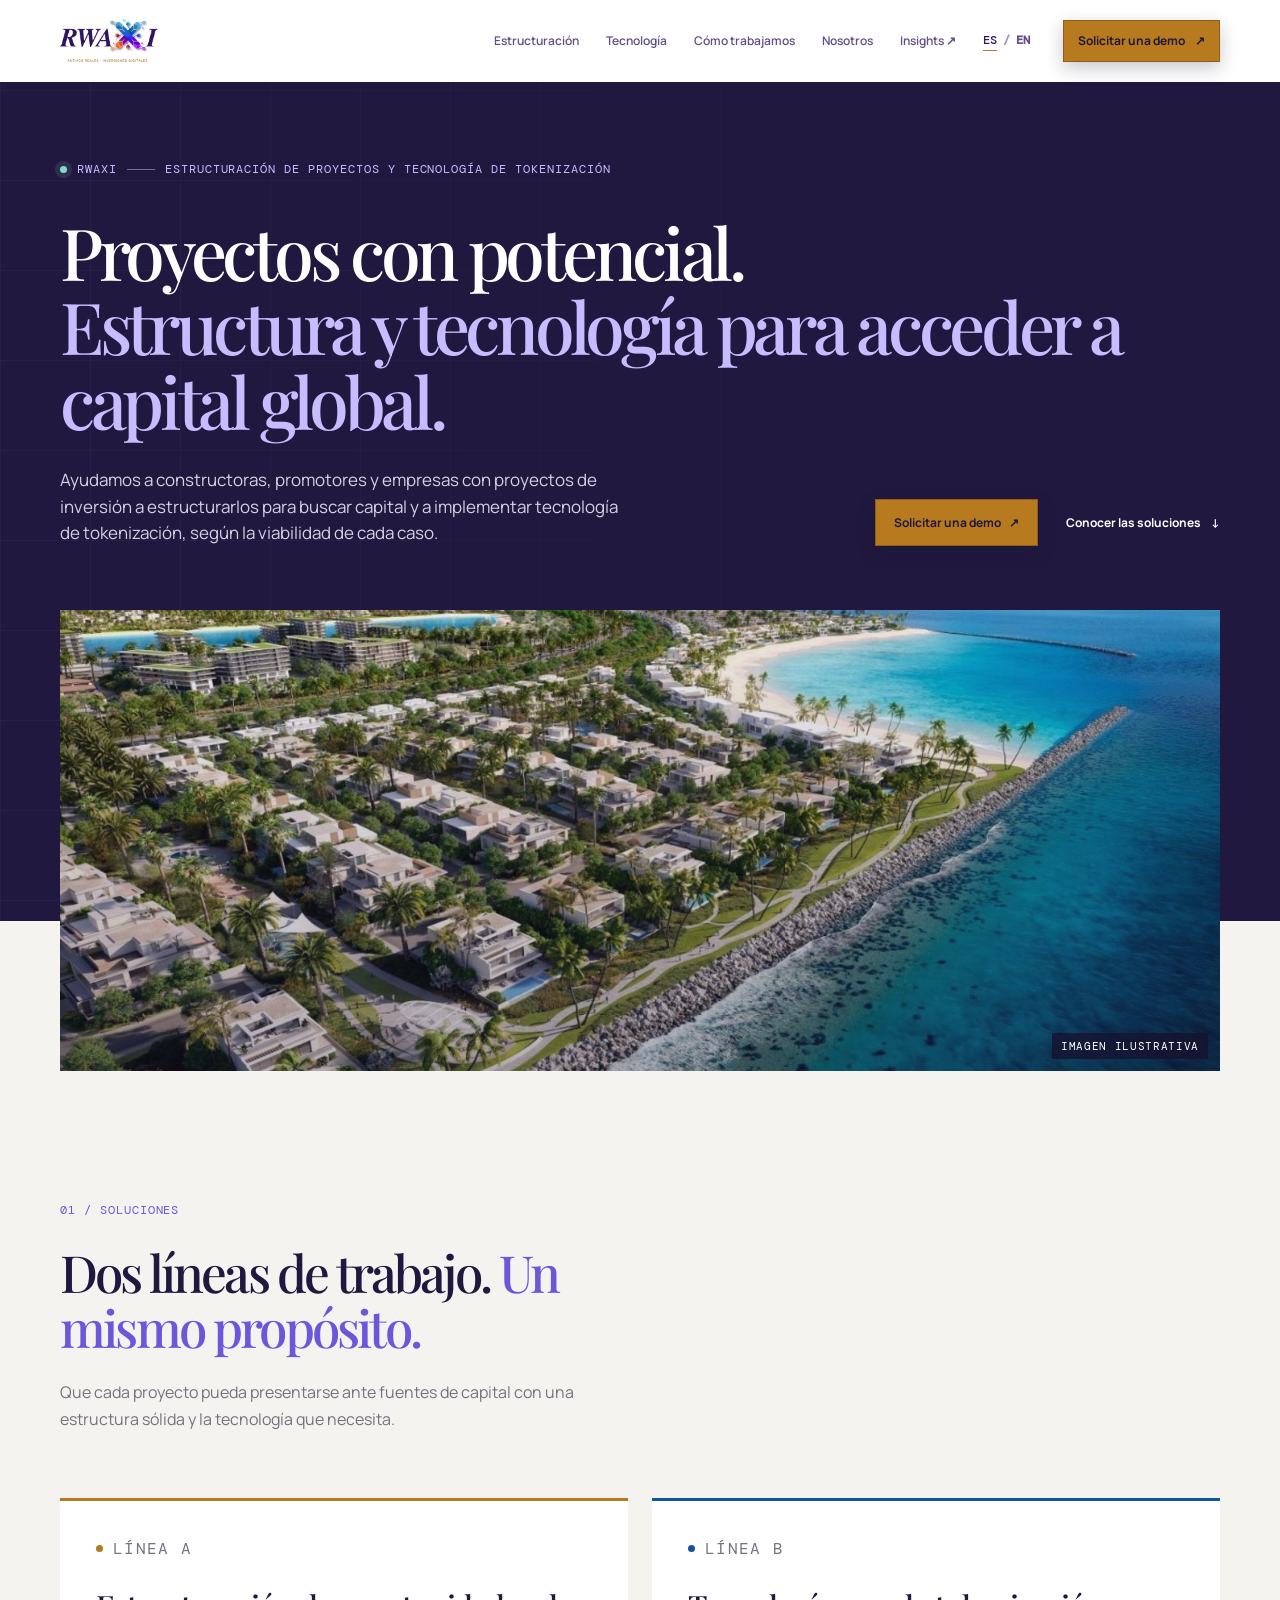
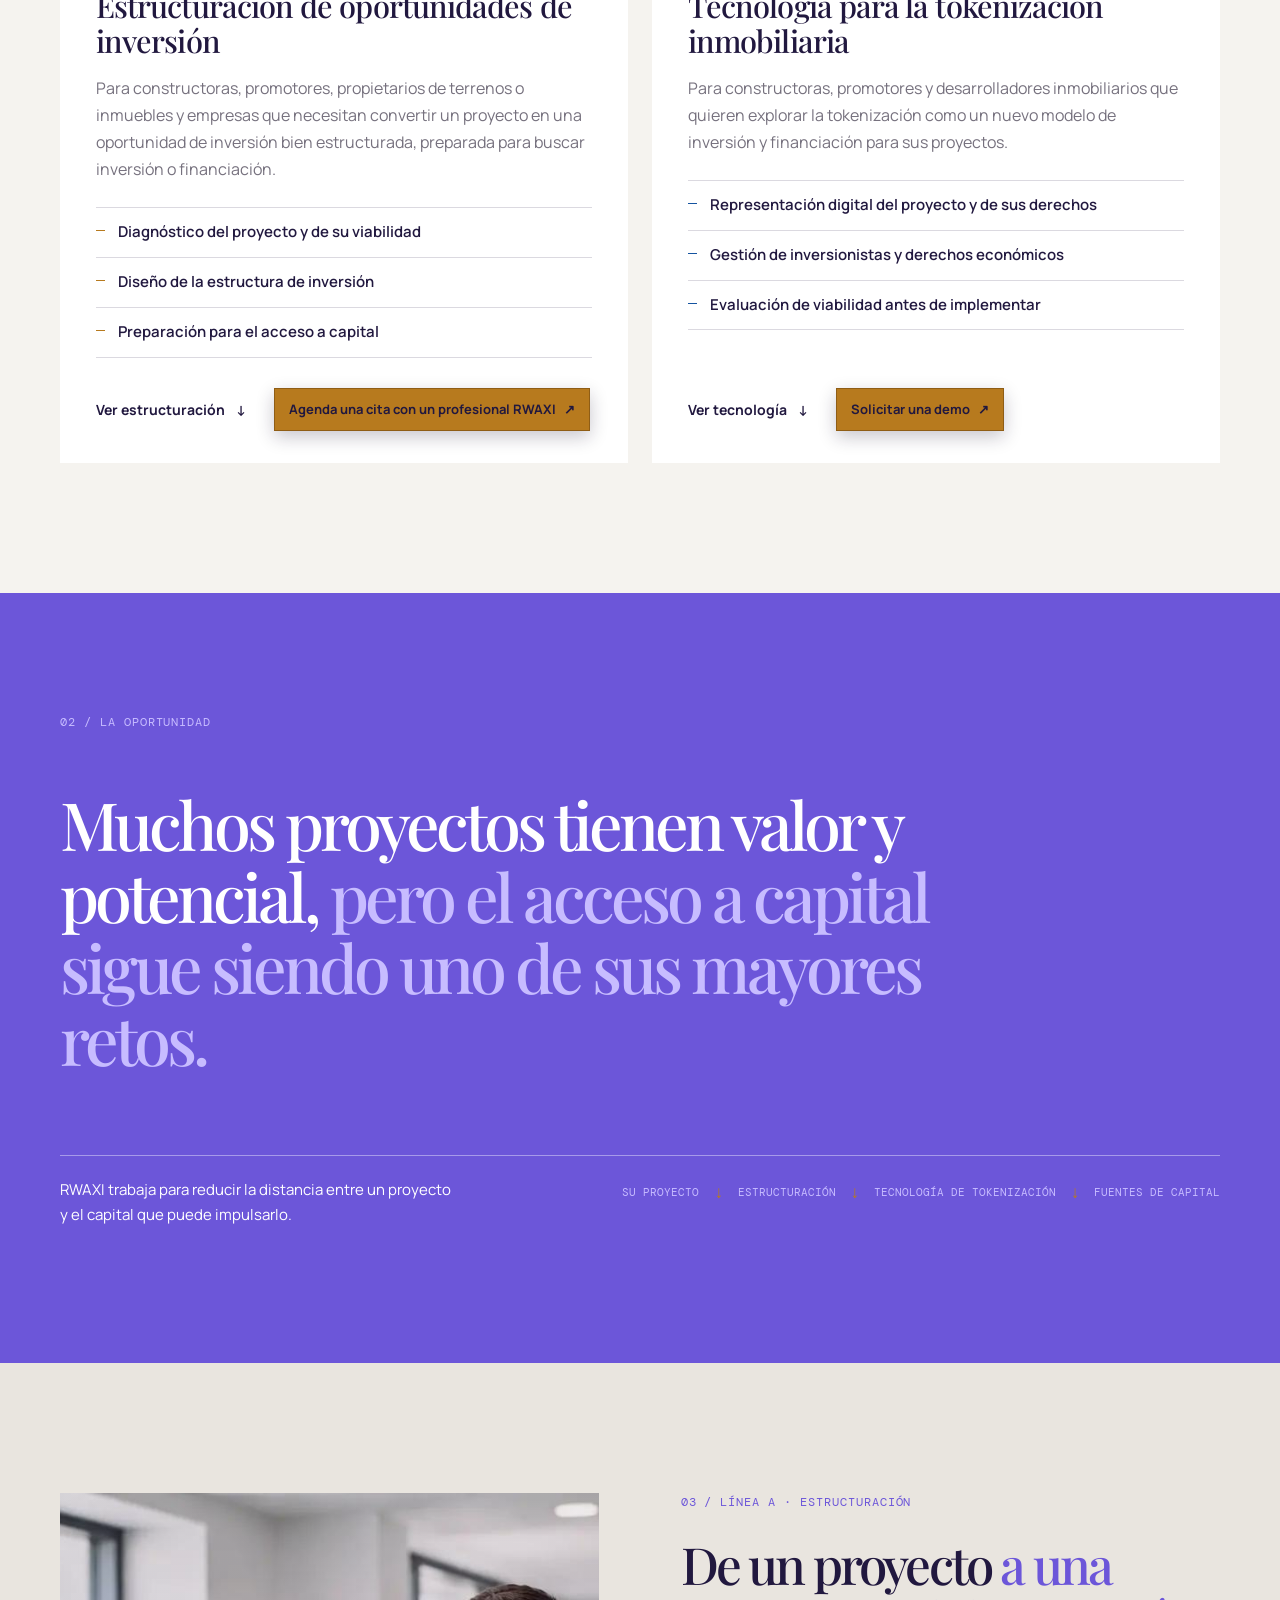
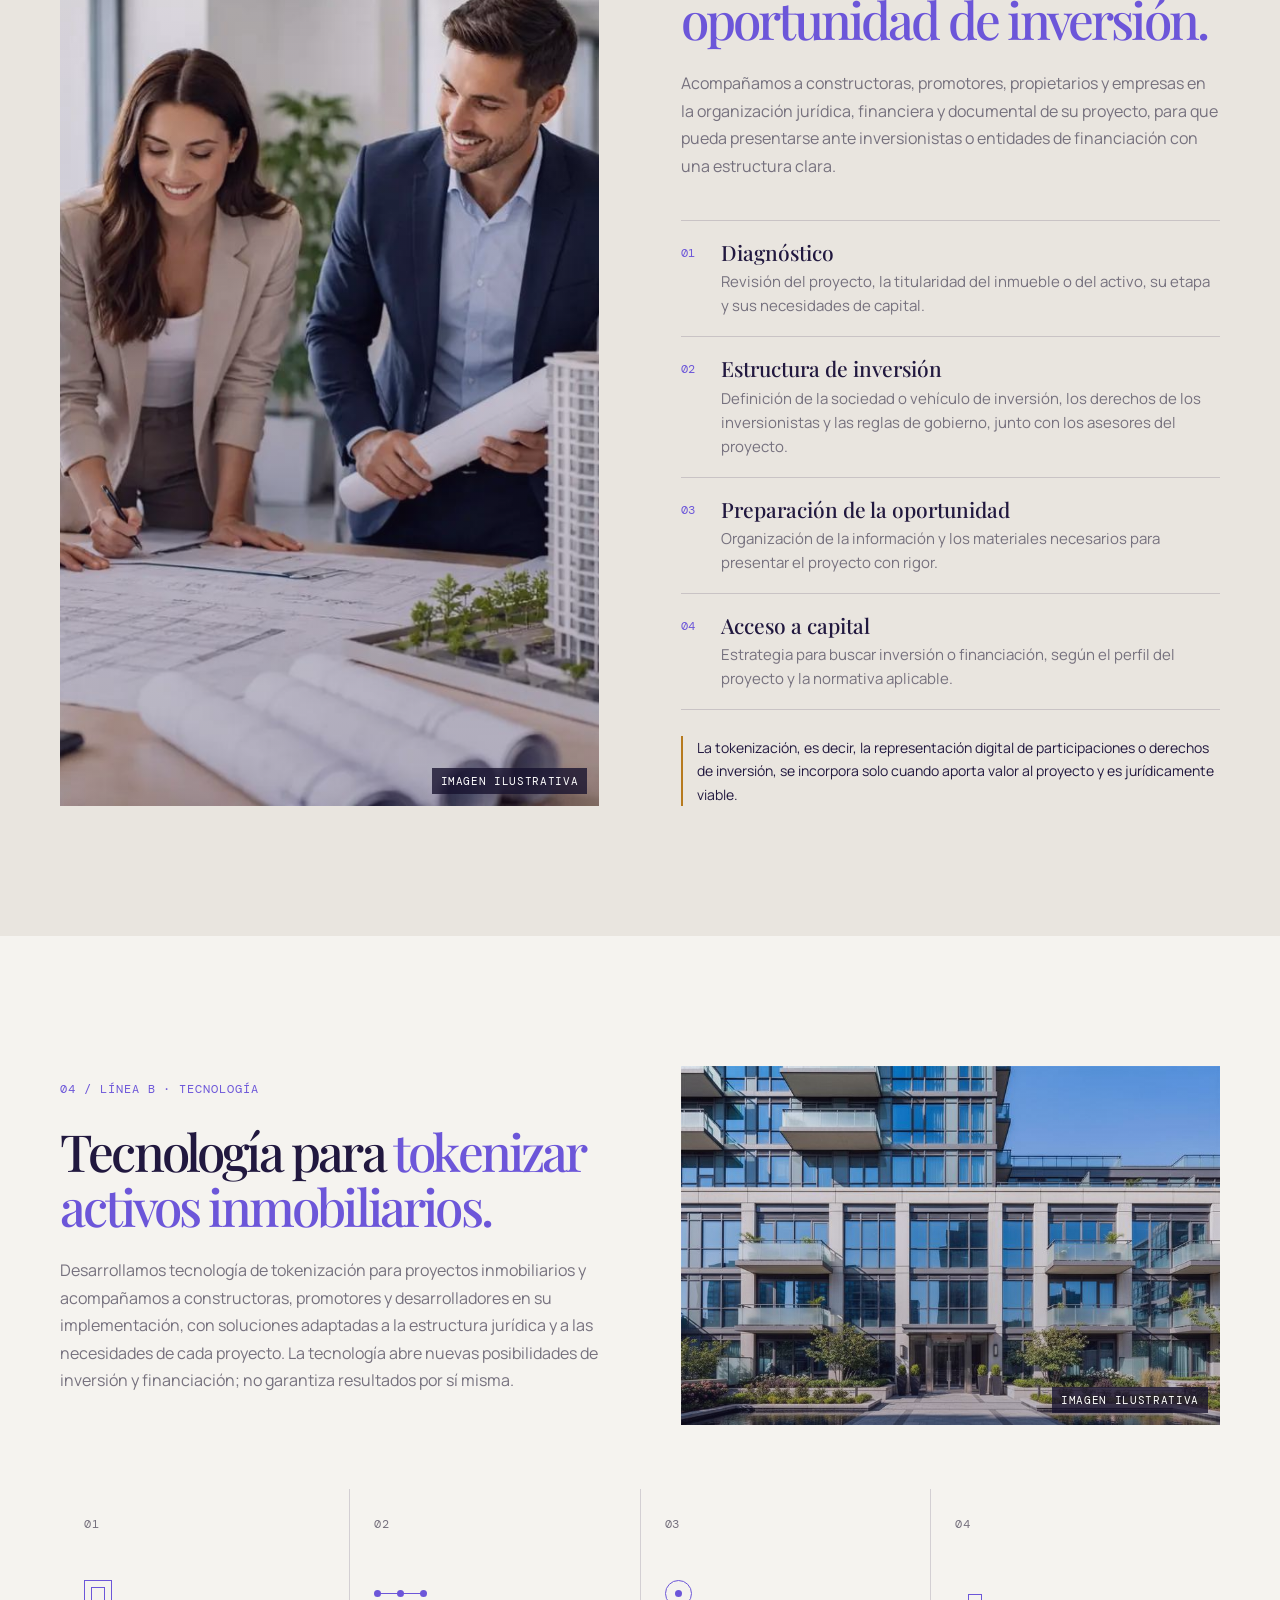
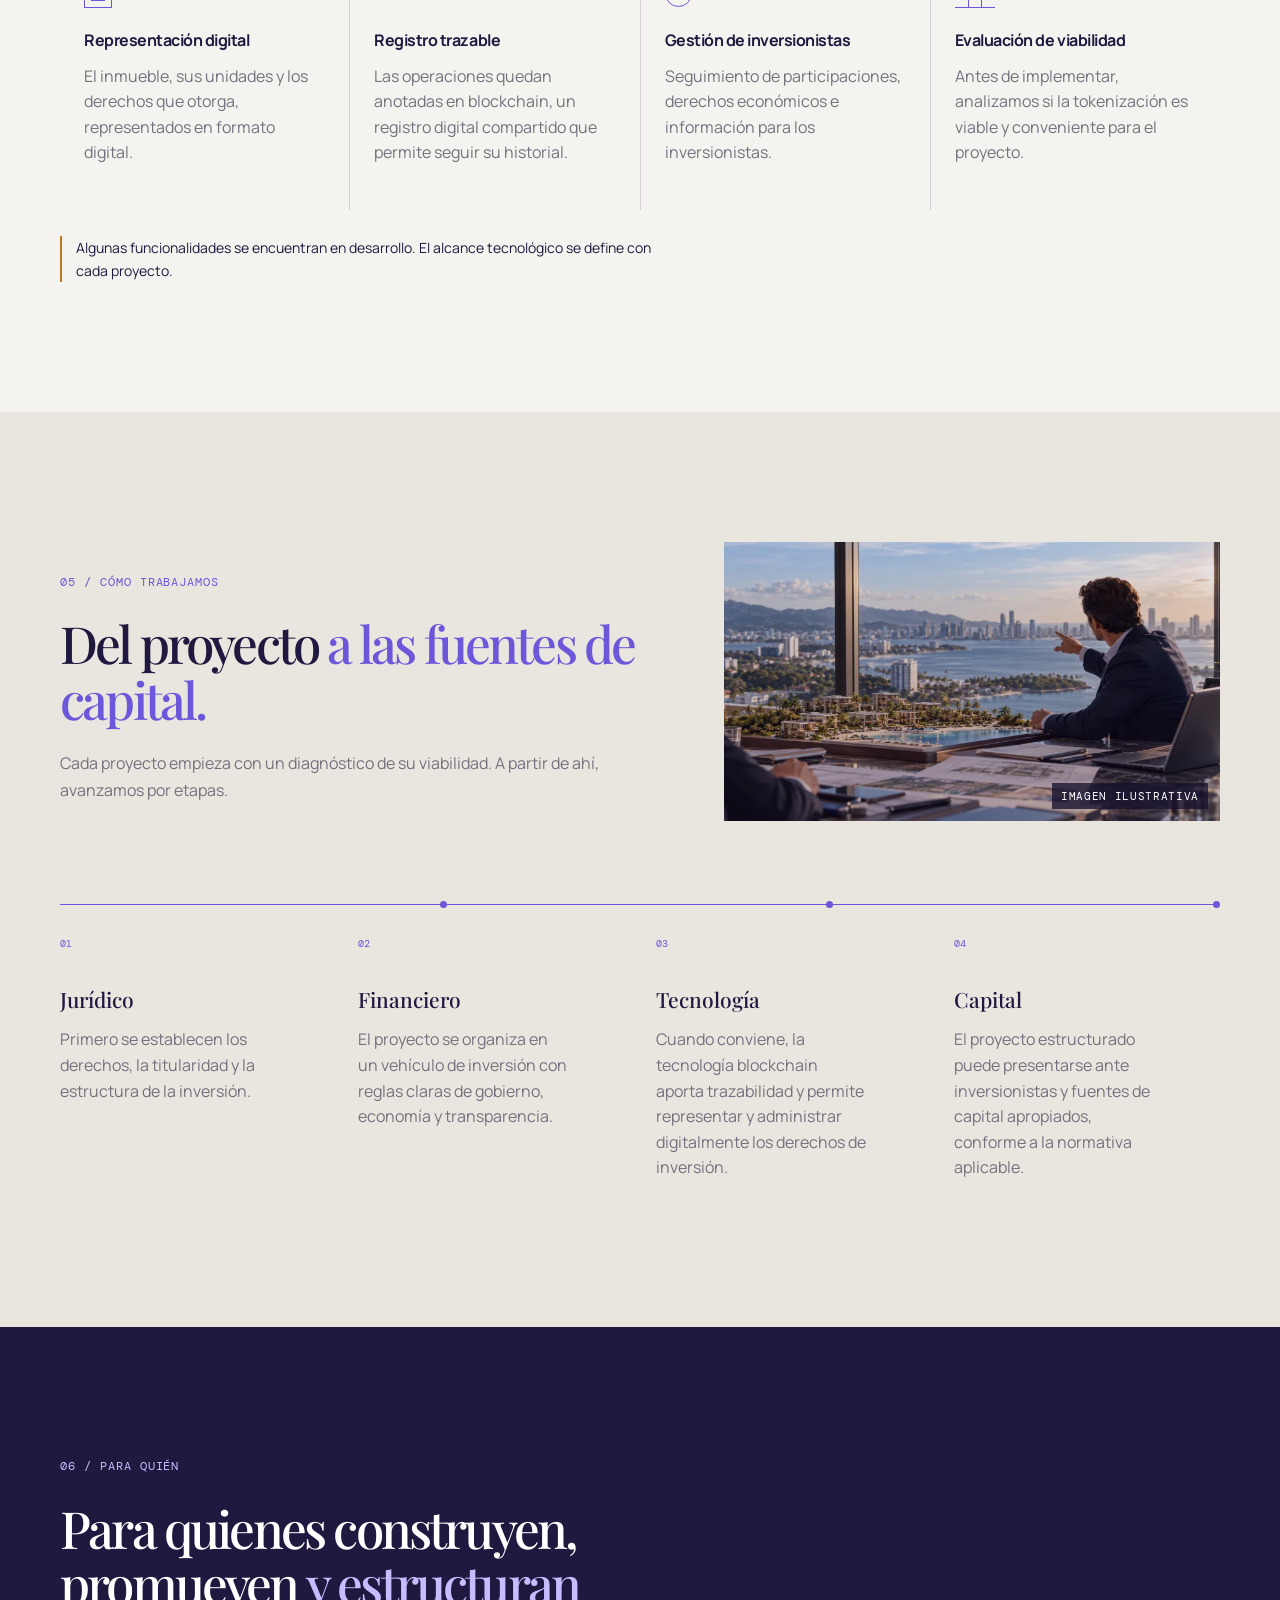
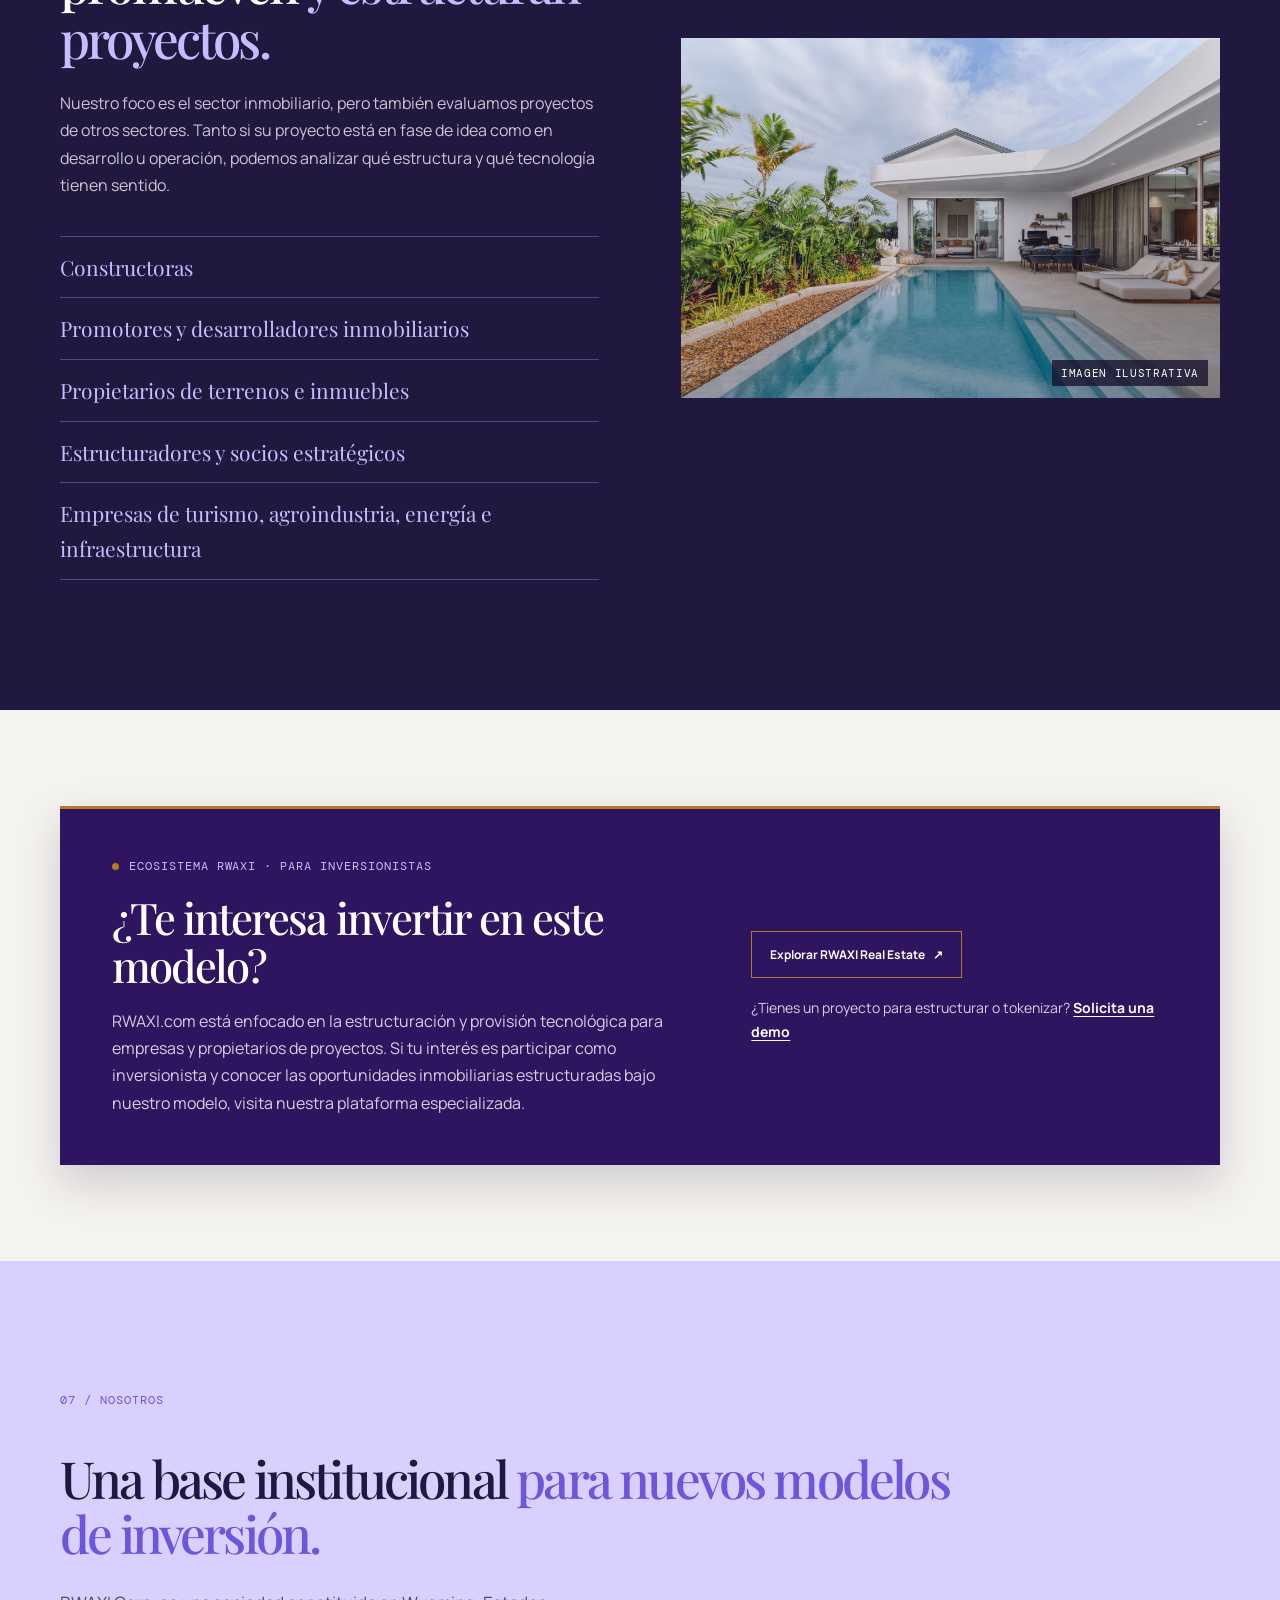
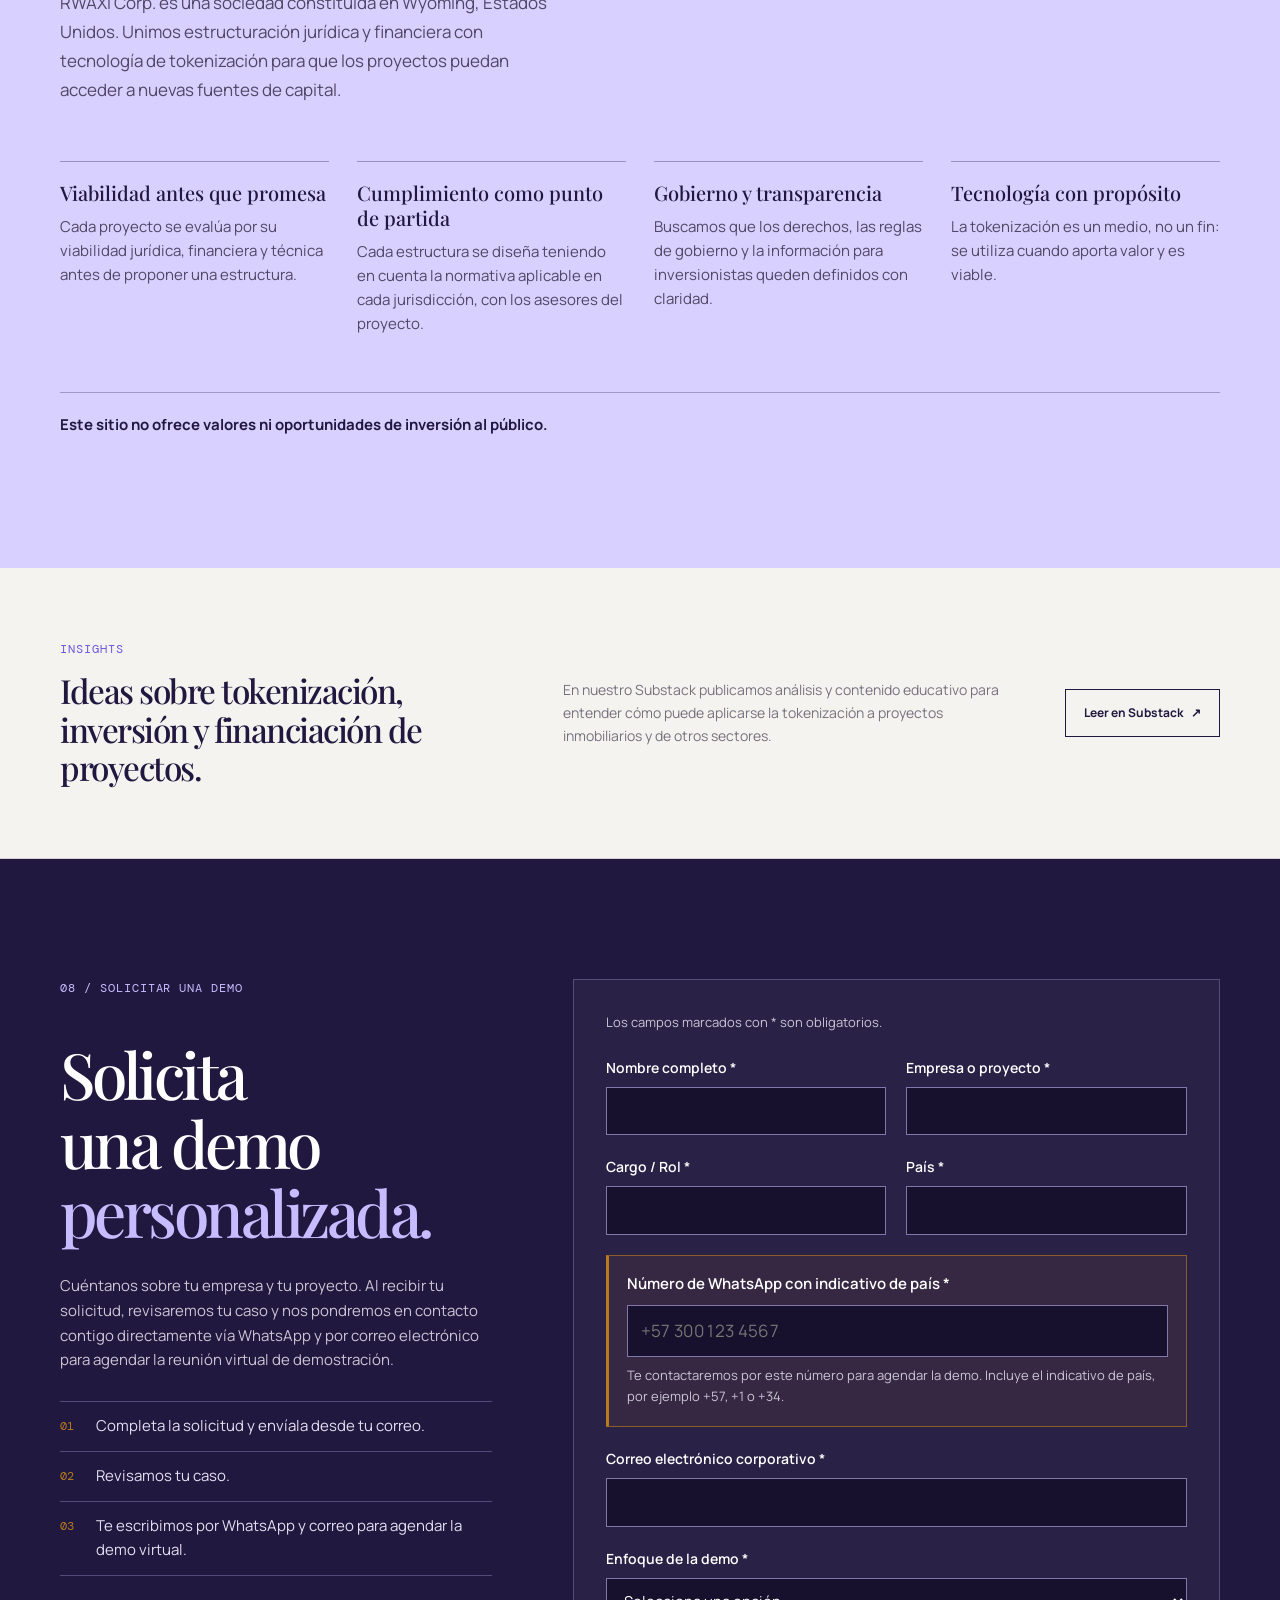
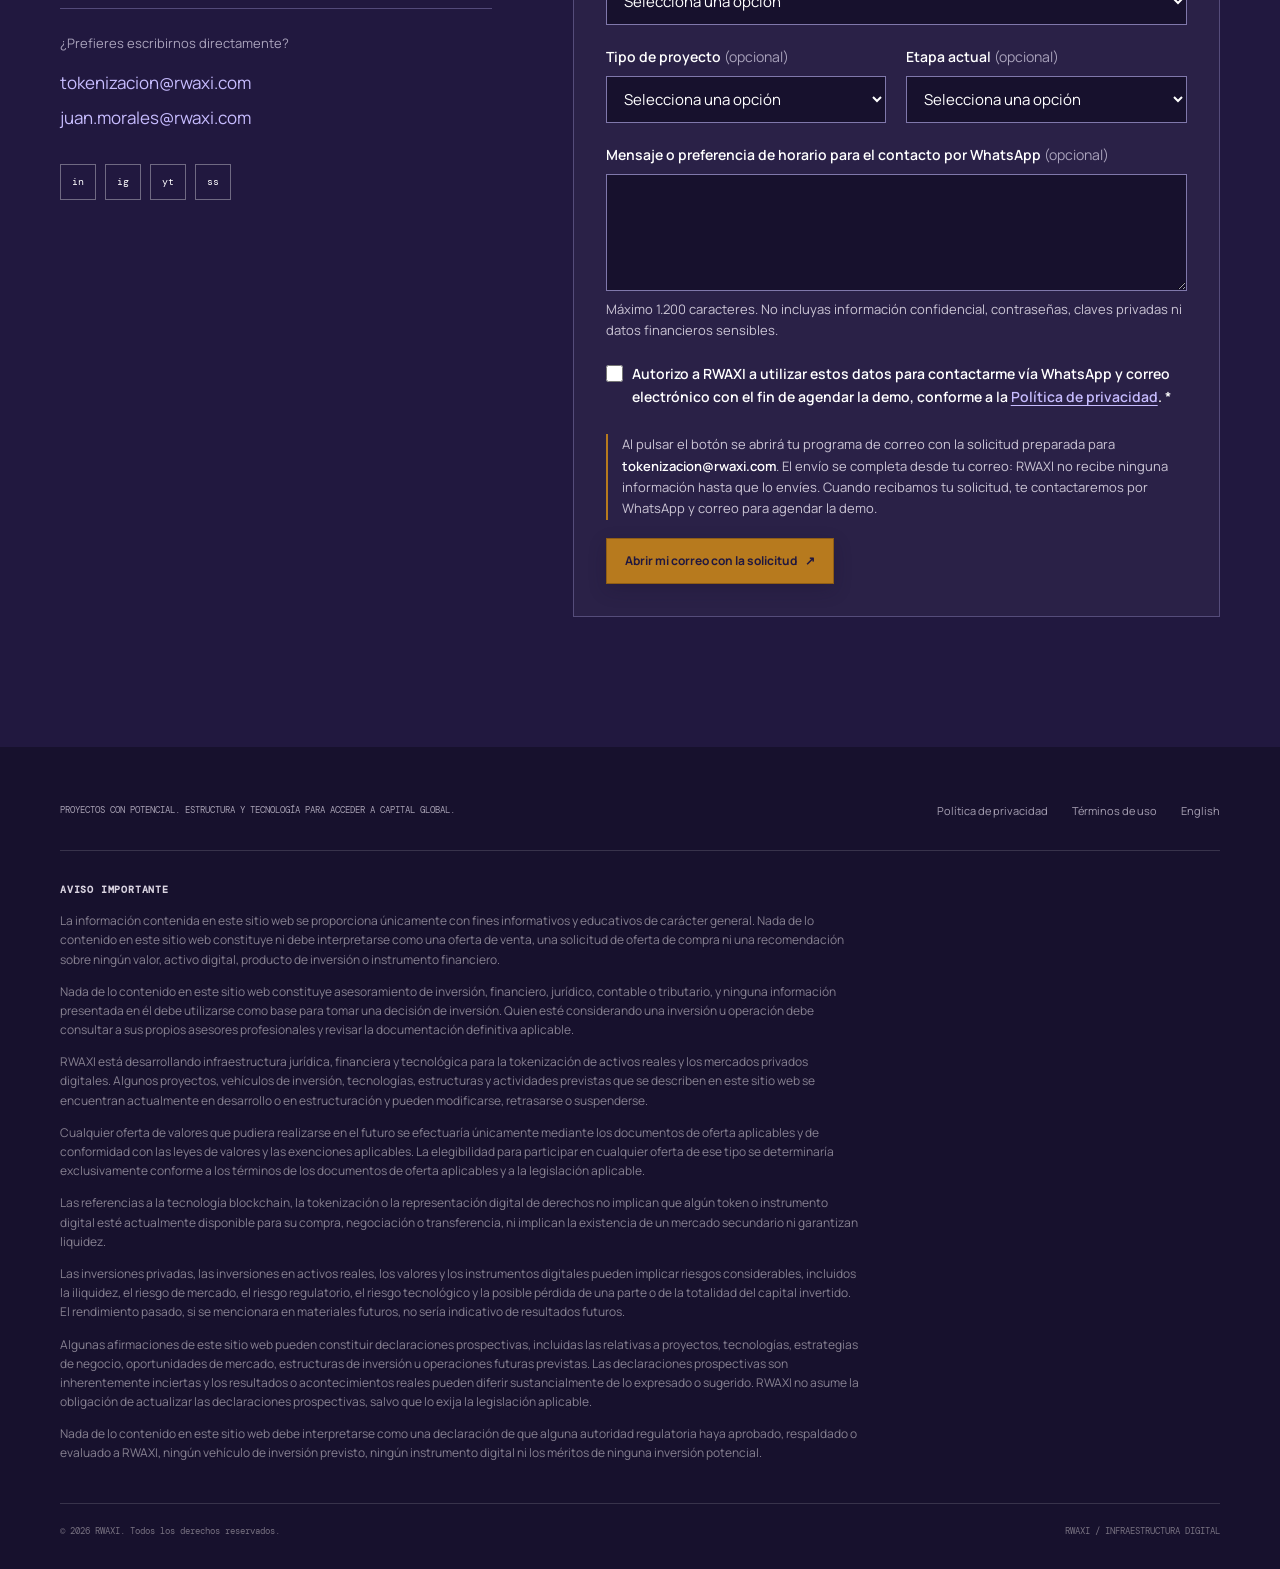
==== commit 1c245a90: "Actualizar imagen de la seccion 0.5 Co-Authored-By: Claude Opus 5.5 <noreply@anthropic.com>" ====
--- a/index.html
+++ b/index.html
@@ -16,7 +16,7 @@
 <section class="opportunity-section" aria-labelledby="opportunity-title"><div class="container opportunity-inner"><p class="section-kicker reveal">02 / La oportunidad</p><h2 class="reveal" id="opportunity-title">Muchos proyectos tienen valor y potencial, <em>pero el acceso a capital sigue siendo uno de sus mayores retos.</em></h2><div class="opportunity-copy reveal"><p>RWAXI trabaja para reducir la distancia entre un proyecto y el capital que puede impulsarlo.</p><div class="opportunity-bridge"><span>Su proyecto</span><b>↓</b><span>Estructuración</span><b>↓</b><span>Tecnología de tokenización</span><b>↓</b><span>Fuentes de capital</span></div></div></div></section>
 <section class="section line-section" id="estructuracion" aria-labelledby="structuring-title"><div class="container line-detail line-detail-fill"><figure class="illustration illustration-fill reveal"><img src="assets/Proyectos/Estructuracion%20de%20Proyectos%20pagina%20web.jpg" alt="Profesionales revisan planos junto a la maqueta de un edificio residencial en una oficina" width="1536" height="1024" loading="lazy" decoding="async"><figcaption class="media-label">Imagen ilustrativa</figcaption></figure><div class="line-copy"><div class="section-heading reveal"><p class="section-kicker">03 / Línea A · Estructuración</p><h2 id="structuring-title">De un proyecto <em>a una oportunidad de inversión.</em></h2><p>Acompañamos a constructoras, promotores, propietarios y empresas en la organización jurídica, financiera y documental de su proyecto, para que pueda presentarse ante inversionistas o entidades de financiación con una estructura clara.</p></div><ol class="detail-list reveal"><li><span>01</span><div><strong>Diagnóstico</strong><p>Revisión del proyecto, la titularidad del inmueble o del activo, su etapa y sus necesidades de capital.</p></div></li><li><span>02</span><div><strong>Estructura de inversión</strong><p>Definición de la sociedad o vehículo de inversión, los derechos de los inversionistas y las reglas de gobierno, junto con los asesores del proyecto.</p></div></li><li><span>03</span><div><strong>Preparación de la oportunidad</strong><p>Organización de la información y los materiales necesarios para presentar el proyecto con rigor.</p></div></li><li><span>04</span><div><strong>Acceso a capital</strong><p>Estrategia para buscar inversión o financiación, según el perfil del proyecto y la normativa aplicable.</p></div></li></ol><p class="detail-note reveal">La tokenización, es decir, la representación digital de participaciones o derechos de inversión, se incorpora solo cuando aporta valor al proyecto y es jurídicamente viable.</p></div></div></section>
 <section class="section section-light" id="tecnologia" aria-labelledby="technology-title"><div class="container"><div class="line-detail line-detail-reverse"><div class="section-heading reveal"><p class="section-kicker">04 / Línea B · Tecnología</p><h2 id="technology-title">Tecnología para <em>tokenizar activos inmobiliarios.</em></h2><p>Desarrollamos tecnología de tokenización para proyectos inmobiliarios y acompañamos a constructoras, promotores y desarrolladores en su implementación, con soluciones adaptadas a la estructura jurídica y a las necesidades de cada proyecto. La tecnología abre nuevas posibilidades de inversión y financiación; no garantiza resultados por sí misma.</p></div><figure class="illustration reveal"><img src="assets/Proyectos/edificio%20tokenizado%20pagina%20web.jpg" alt="Fachada de un edificio residencial contemporáneo con balcones de vidrio y jardines en la entrada" width="800" height="533" loading="lazy" decoding="async"><figcaption class="media-label">Imagen ilustrativa</figcaption></figure></div><div class="service-grid"><article class="service-card reveal"><span class="card-number">01</span><span class="card-icon card-icon-frame" aria-hidden="true"></span><h3>Representación digital</h3><p>El inmueble, sus unidades y los derechos que otorga, representados en formato digital.</p></article><article class="service-card reveal"><span class="card-number">02</span><span class="card-icon card-icon-network" aria-hidden="true"><i></i><i></i><i></i></span><h3>Registro trazable</h3><p>Las operaciones quedan anotadas en blockchain, un registro digital compartido que permite seguir su historial.</p></article><article class="service-card reveal"><span class="card-number">03</span><span class="card-icon card-icon-rights" aria-hidden="true"></span><h3>Gestión de inversionistas</h3><p>Seguimiento de participaciones, derechos económicos e información para los inversionistas.</p></article><article class="service-card reveal"><span class="card-number">04</span><span class="card-icon card-icon-land" aria-hidden="true"></span><h3>Evaluación de viabilidad</h3><p>Antes de implementar, analizamos si la tokenización es viable y conveniente para el proyecto.</p></article></div><p class="detail-note reveal">Algunas funcionalidades se encuentran en desarrollo. El alcance tecnológico se define con cada proyecto.</p></div></section>
-<section class="section approach-section method-section" id="metodo" aria-labelledby="approach-title"><div class="container"><div class="method-head"><div class="section-heading reveal"><p class="section-kicker">05 / Cómo trabajamos</p><h2 id="approach-title">Del proyecto <span>a las fuentes de capital.</span></h2><p>Cada proyecto empieza con un diagnóstico de su viabilidad. A partir de ahí, avanzamos por etapas.</p></div><figure class="illustration reveal"><img src="assets/web/reunion-recorte-810.webp" alt="Ilustración conceptual de un profesional que revisa una maqueta arquitectónica con vista a una bahía" width="810" height="571" loading="lazy" decoding="async"><figcaption class="media-label">Imagen ilustrativa</figcaption></figure></div><div class="process-line" aria-hidden="true"><span></span><span></span><span></span></div><div class="process-grid"><article class="process-step reveal"><span>01</span><h3>Jurídico</h3><p>Primero se establecen los derechos, la titularidad y la estructura de la inversión.</p></article><article class="process-step reveal"><span>02</span><h3>Financiero</h3><p>El proyecto se organiza en un vehículo de inversión con reglas claras de gobierno, economía y transparencia.</p></article><article class="process-step reveal"><span>03</span><h3>Tecnología</h3><p>Cuando conviene, la tecnología blockchain aporta trazabilidad y permite representar y administrar digitalmente los derechos de inversión.</p></article><article class="process-step reveal"><span>04</span><h3>Capital</h3><p>El proyecto estructurado puede presentarse ante inversionistas y fuentes de capital apropiados, conforme a la normativa aplicable.</p></article></div></div></section>
+<section class="section approach-section method-section" id="metodo" aria-labelledby="approach-title"><div class="container"><div class="method-head"><div class="section-heading reveal"><p class="section-kicker">05 / Cómo trabajamos</p><h2 id="approach-title">Del proyecto <span>a las fuentes de capital.</span></h2><p>Cada proyecto empieza con un diagnóstico de su viabilidad. A partir de ahí, avanzamos por etapas.</p></div><figure class="illustration reveal"><img src="assets/web/foto-05-1600.webp" srcset="assets/web/foto-05-800.webp 800w, assets/web/foto-05-1600.webp 1600w" sizes="(max-width: 900px) calc(100vw - 36px), 500px" alt="Ilustración conceptual de un profesional que señala una bahía desde una oficina, junto a la maqueta de un desarrollo y planos sobre la mesa" width="1600" height="900" loading="lazy" decoding="async"><figcaption class="media-label">Imagen ilustrativa</figcaption></figure></div><div class="process-line" aria-hidden="true"><span></span><span></span><span></span></div><div class="process-grid"><article class="process-step reveal"><span>01</span><h3>Jurídico</h3><p>Primero se establecen los derechos, la titularidad y la estructura de la inversión.</p></article><article class="process-step reveal"><span>02</span><h3>Financiero</h3><p>El proyecto se organiza en un vehículo de inversión con reglas claras de gobierno, economía y transparencia.</p></article><article class="process-step reveal"><span>03</span><h3>Tecnología</h3><p>Cuando conviene, la tecnología blockchain aporta trazabilidad y permite representar y administrar digitalmente los derechos de inversión.</p></article><article class="process-step reveal"><span>04</span><h3>Capital</h3><p>El proyecto estructurado puede presentarse ante inversionistas y fuentes de capital apropiados, conforme a la normativa aplicable.</p></article></div></div></section>
 <section class="section audience-section" id="perfiles" aria-labelledby="audience-title"><div class="container line-detail line-detail-reverse"><div class="line-copy"><div class="section-heading reveal"><p class="section-kicker">06 / Para quién</p><h2 id="audience-title">Para quienes construyen, promueven <em>y estructuran proyectos.</em></h2><p>Nuestro foco es el sector inmobiliario, pero también evaluamos proyectos de otros sectores. Tanto si su proyecto está en fase de idea como en desarrollo u operación, podemos analizar qué estructura y qué tecnología tienen sentido.</p></div><ul class="audience-stack reveal"><li>Constructoras</li><li>Promotores y desarrolladores inmobiliarios</li><li>Propietarios de terrenos e inmuebles</li><li>Estructuradores y socios estratégicos</li><li>Empresas de turismo, agroindustria, energía e infraestructura</li></ul></div><figure class="illustration reveal"><img src="assets/Proyectos/casa%20vacacional%20fraccionada%20pagina%20web.jpg" alt="Casa vacacional con piscina, terraza y jardín tropical" width="1920" height="1280" loading="lazy" decoding="async"><figcaption class="media-label">Imagen ilustrativa</figcaption></figure></div></section>
 <section class="investor-bridge" id="inversionistas" aria-labelledby="investors-title"><div class="container"><div class="bridge-card reveal"><div class="bridge-copy"><p class="bridge-eyebrow">Ecosistema RWAXI · Para inversionistas</p><h2 id="investors-title">¿Te interesa invertir en este modelo?</h2><p>RWAXI.com está enfocado en la estructuración y provisión tecnológica para empresas y propietarios de proyectos. Si tu interés es participar como inversionista y conocer las oportunidades inmobiliarias estructuradas bajo nuestro modelo, visita nuestra plataforma especializada.</p></div><div class="bridge-actions"><a class="button button-bridge" href="https://rwaxirealestate.com" target="_blank" rel="noopener">Explorar RWAXI Real Estate <span aria-hidden="true">↗</span><span class="sr-only"> (sitio externo, se abre en una pestaña nueva)</span></a><p class="bridge-alt">¿Tienes un proyecto para estructurar o tokenizar? <a href="#evaluar">Solicita una demo</a></p></div></div></div></section>
 <section class="purpose-section about-commercial" id="nosotros" aria-labelledby="about-title"><div class="container purpose-inner"><p class="section-kicker reveal">07 / Nosotros</p><h2 class="reveal" id="about-title">Una base institucional <span>para nuevos modelos de inversión.</span></h2><p class="purpose-copy reveal">RWAXI Corp. es una sociedad constituida en Wyoming, Estados Unidos. Unimos estructuración jurídica y financiera con tecnología de tokenización para que los proyectos puedan acceder a nuevas fuentes de capital.</p><div class="principles reveal"><article><h3>Viabilidad antes que promesa</h3><p>Cada proyecto se evalúa por su viabilidad jurídica, financiera y técnica antes de proponer una estructura.</p></article><article><h3>Cumplimiento como punto de partida</h3><p>Cada estructura se diseña teniendo en cuenta la normativa aplicable en cada jurisdicción, con los asesores del proyecto.</p></article><article><h3>Gobierno y transparencia</h3><p>Buscamos que los derechos, las reglas de gobierno y la información para inversionistas queden definidos con claridad.</p></article><article><h3>Tecnología con propósito</h3><p>La tokenización es un medio, no un fin: se utiliza cuando aporta valor y es viable.</p></article></div><p class="purpose-quote reveal">Este sitio no ofrece valores ni oportunidades de inversión al público.</p></div></section>
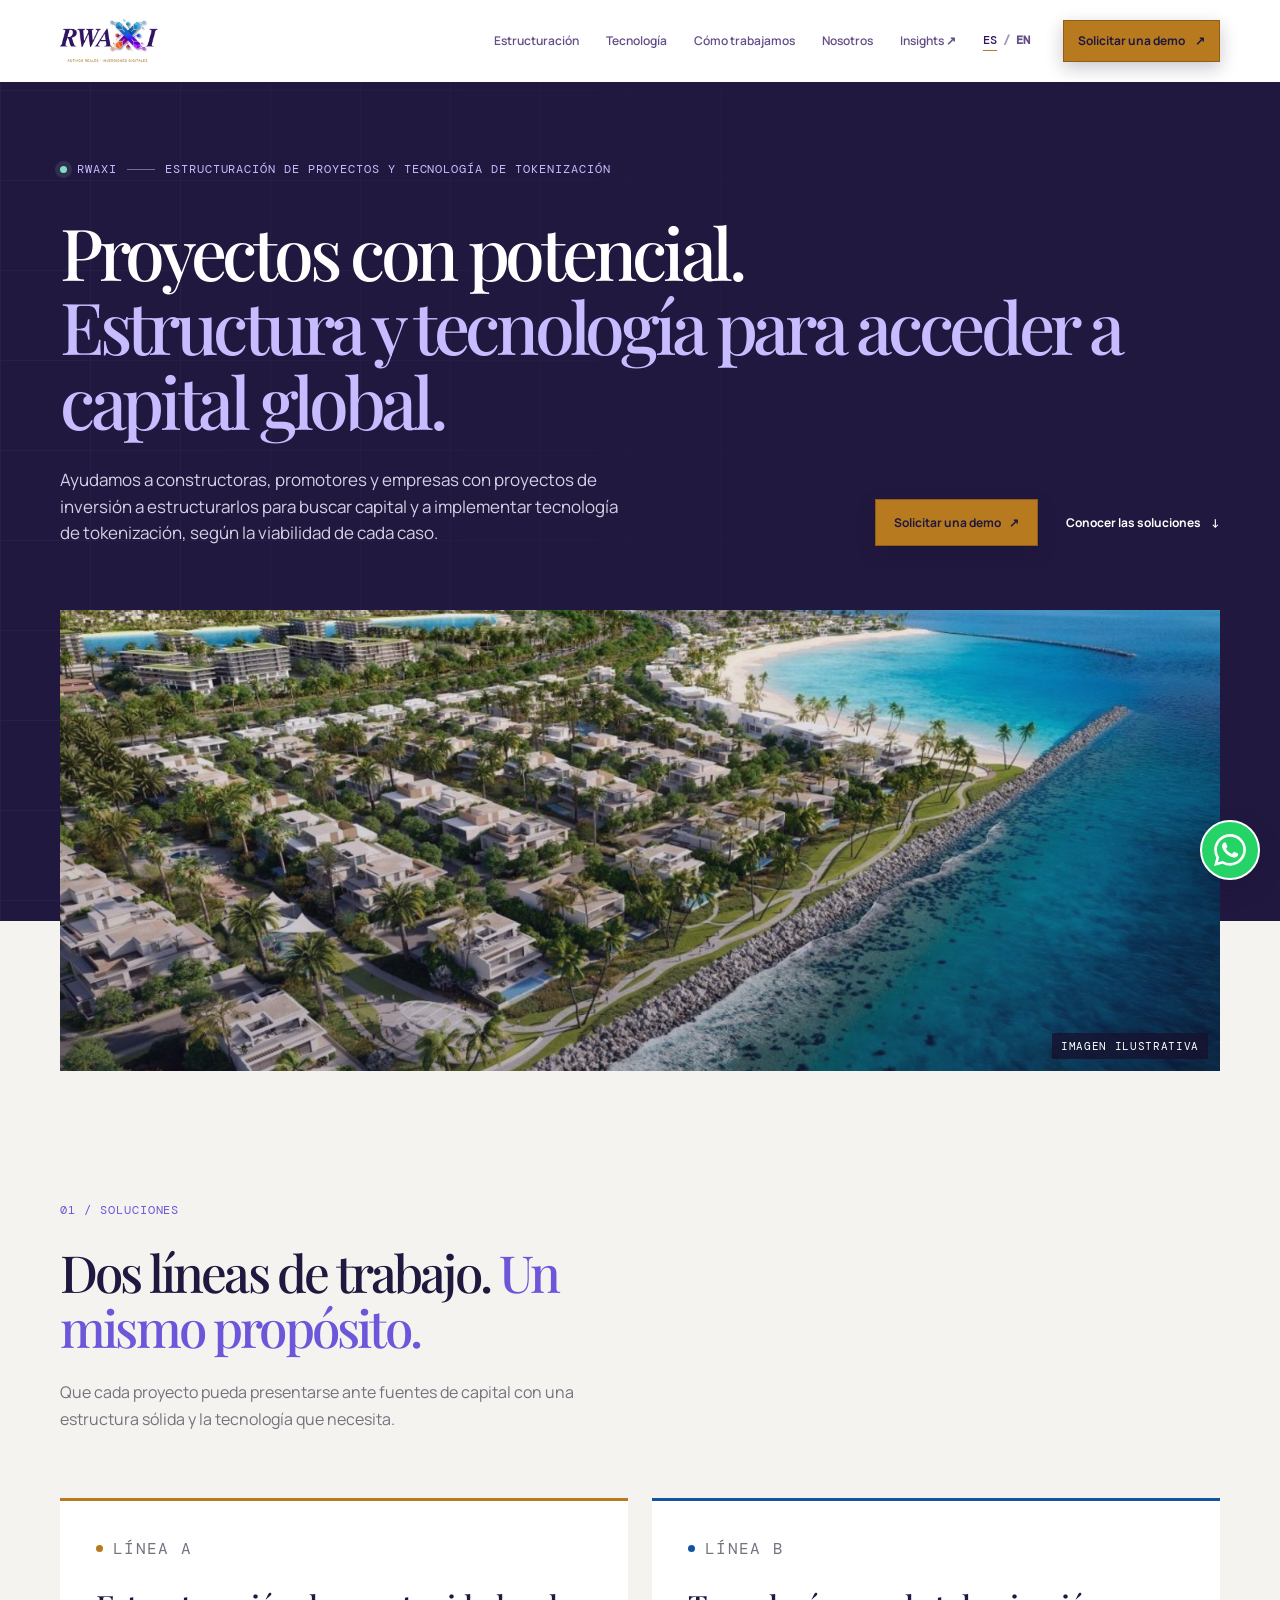
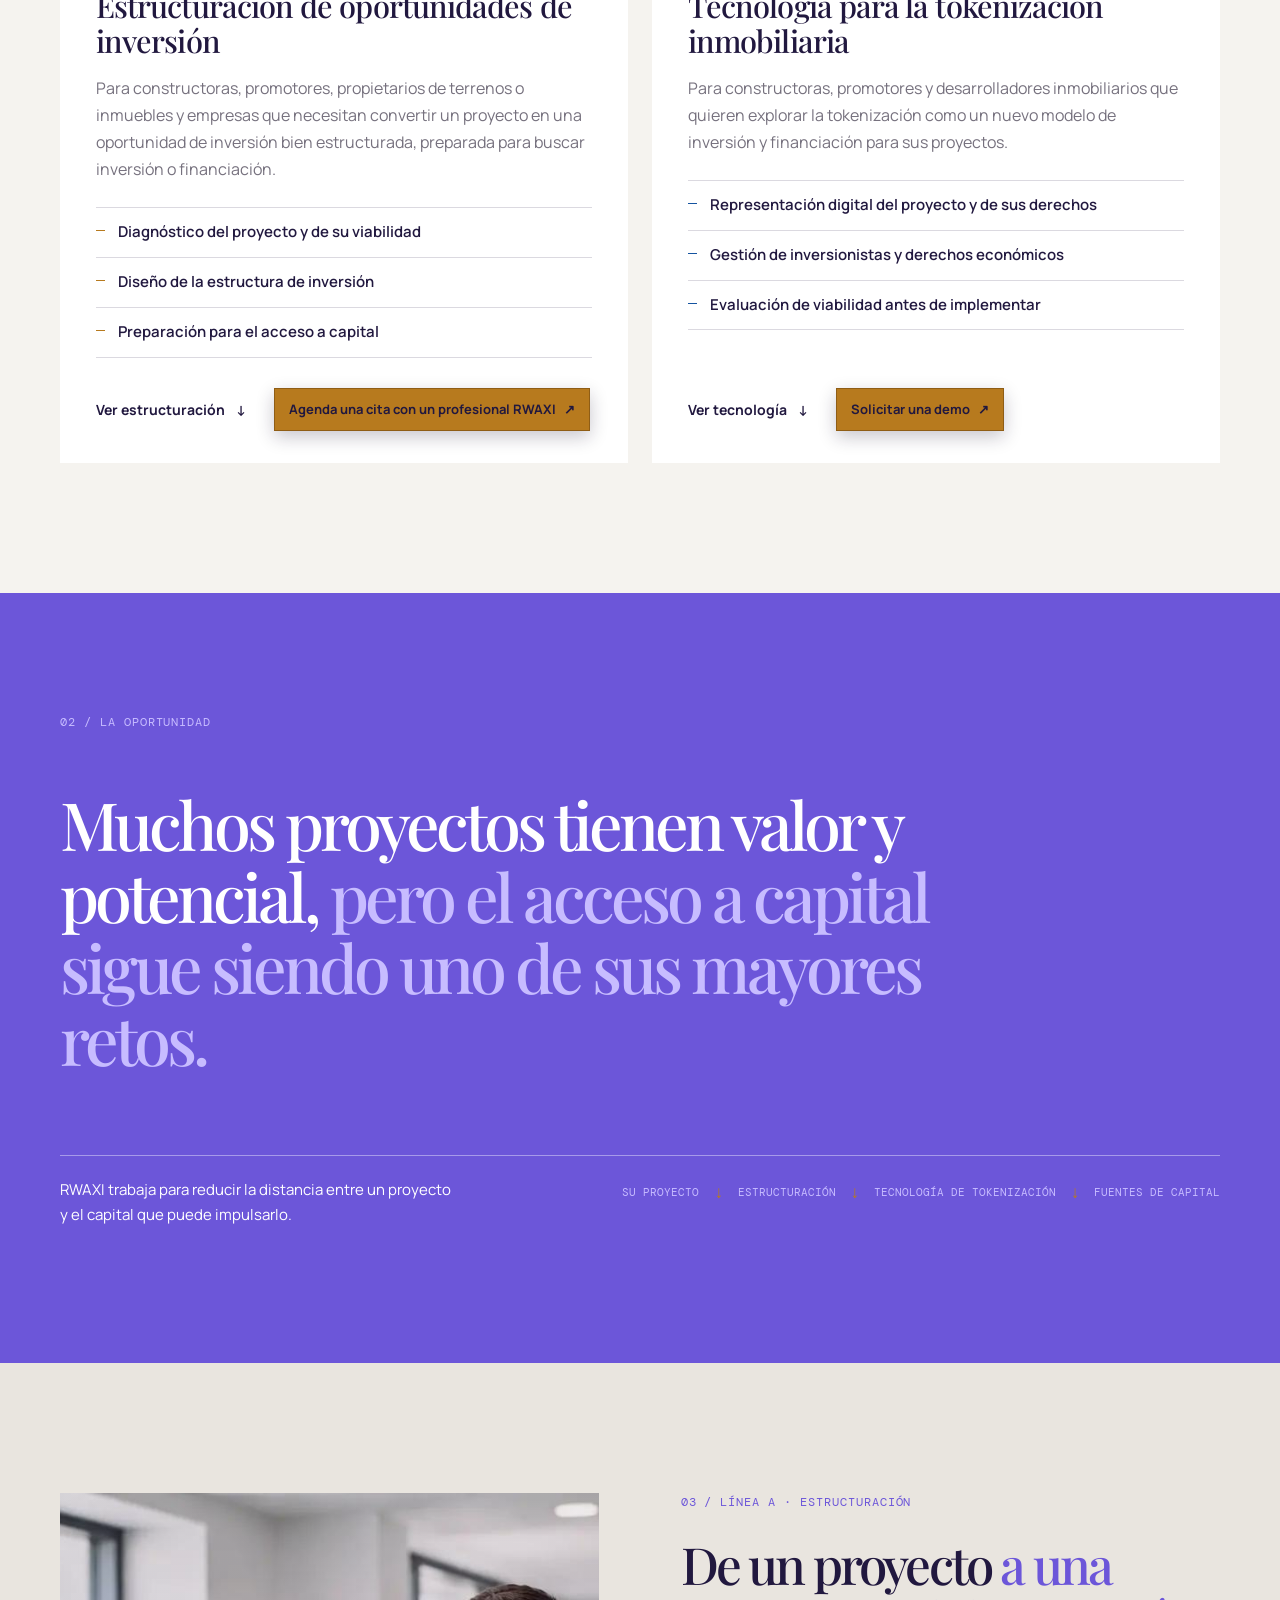
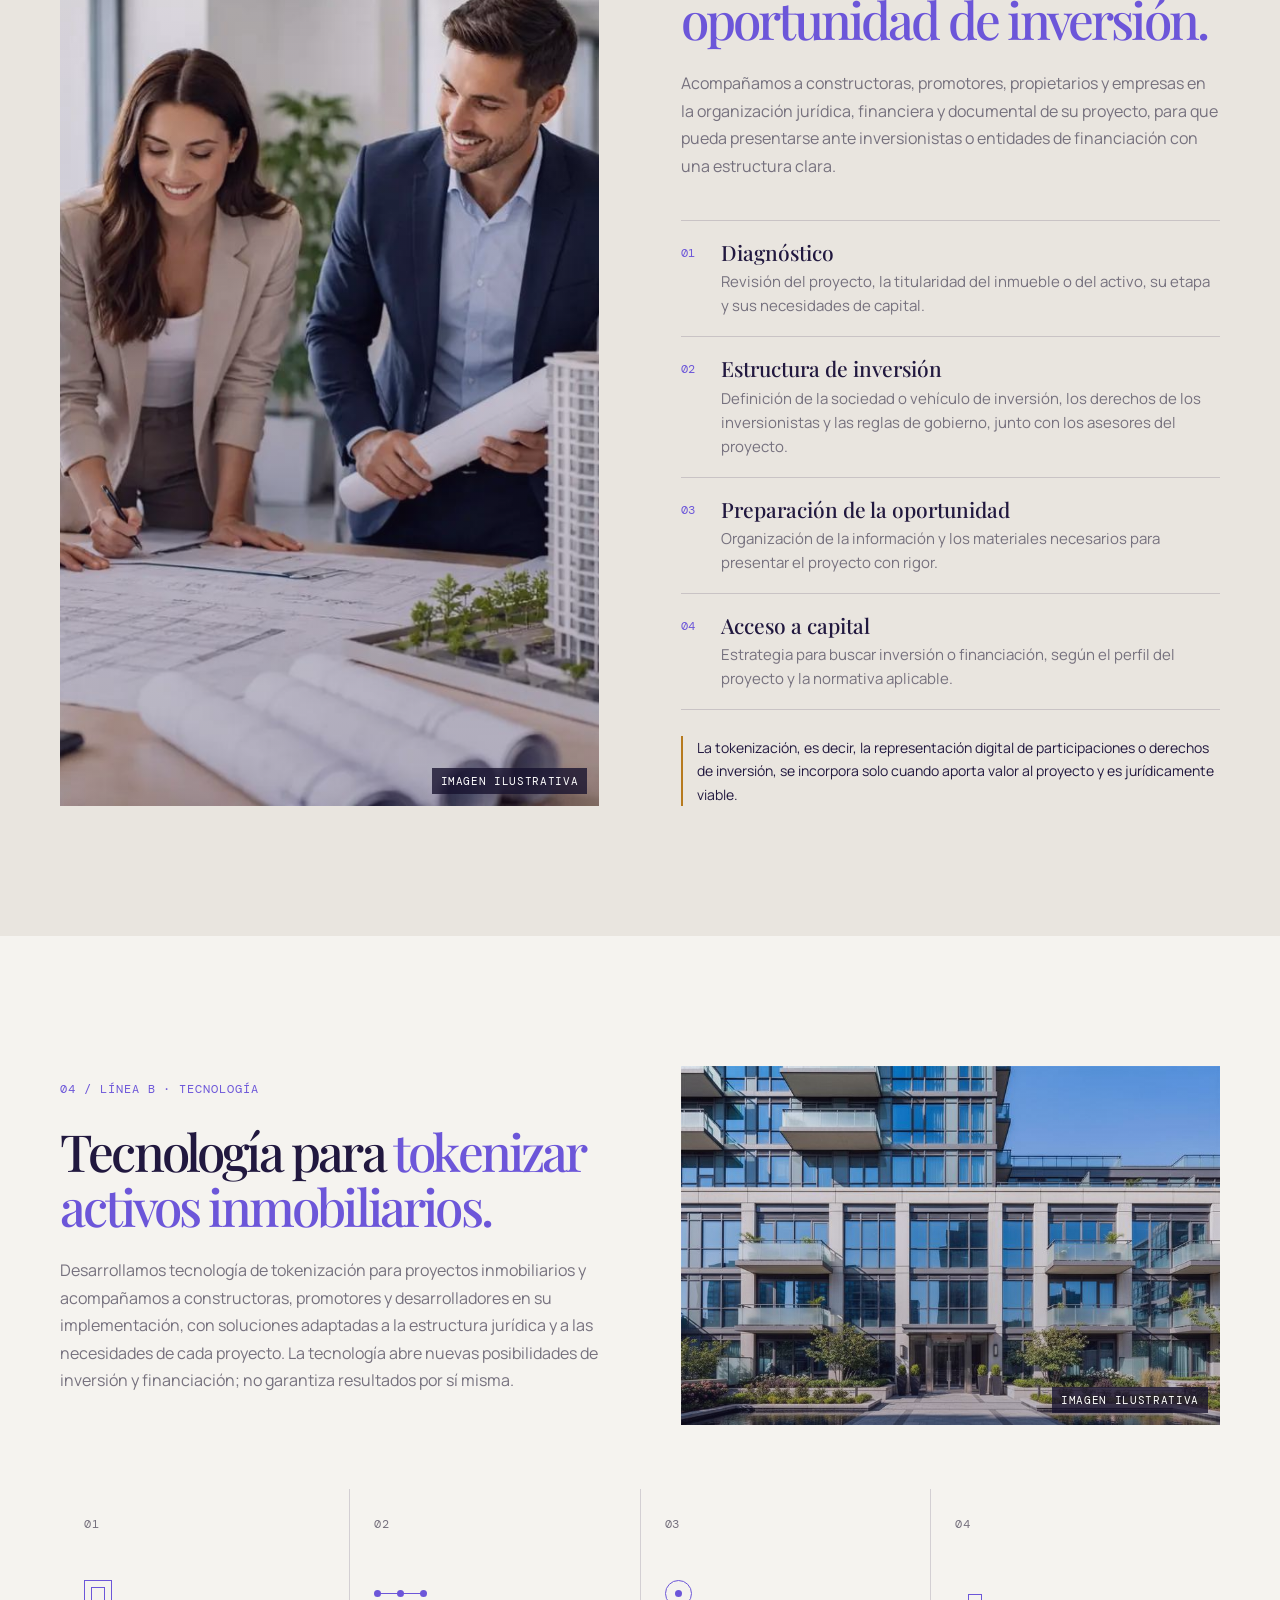
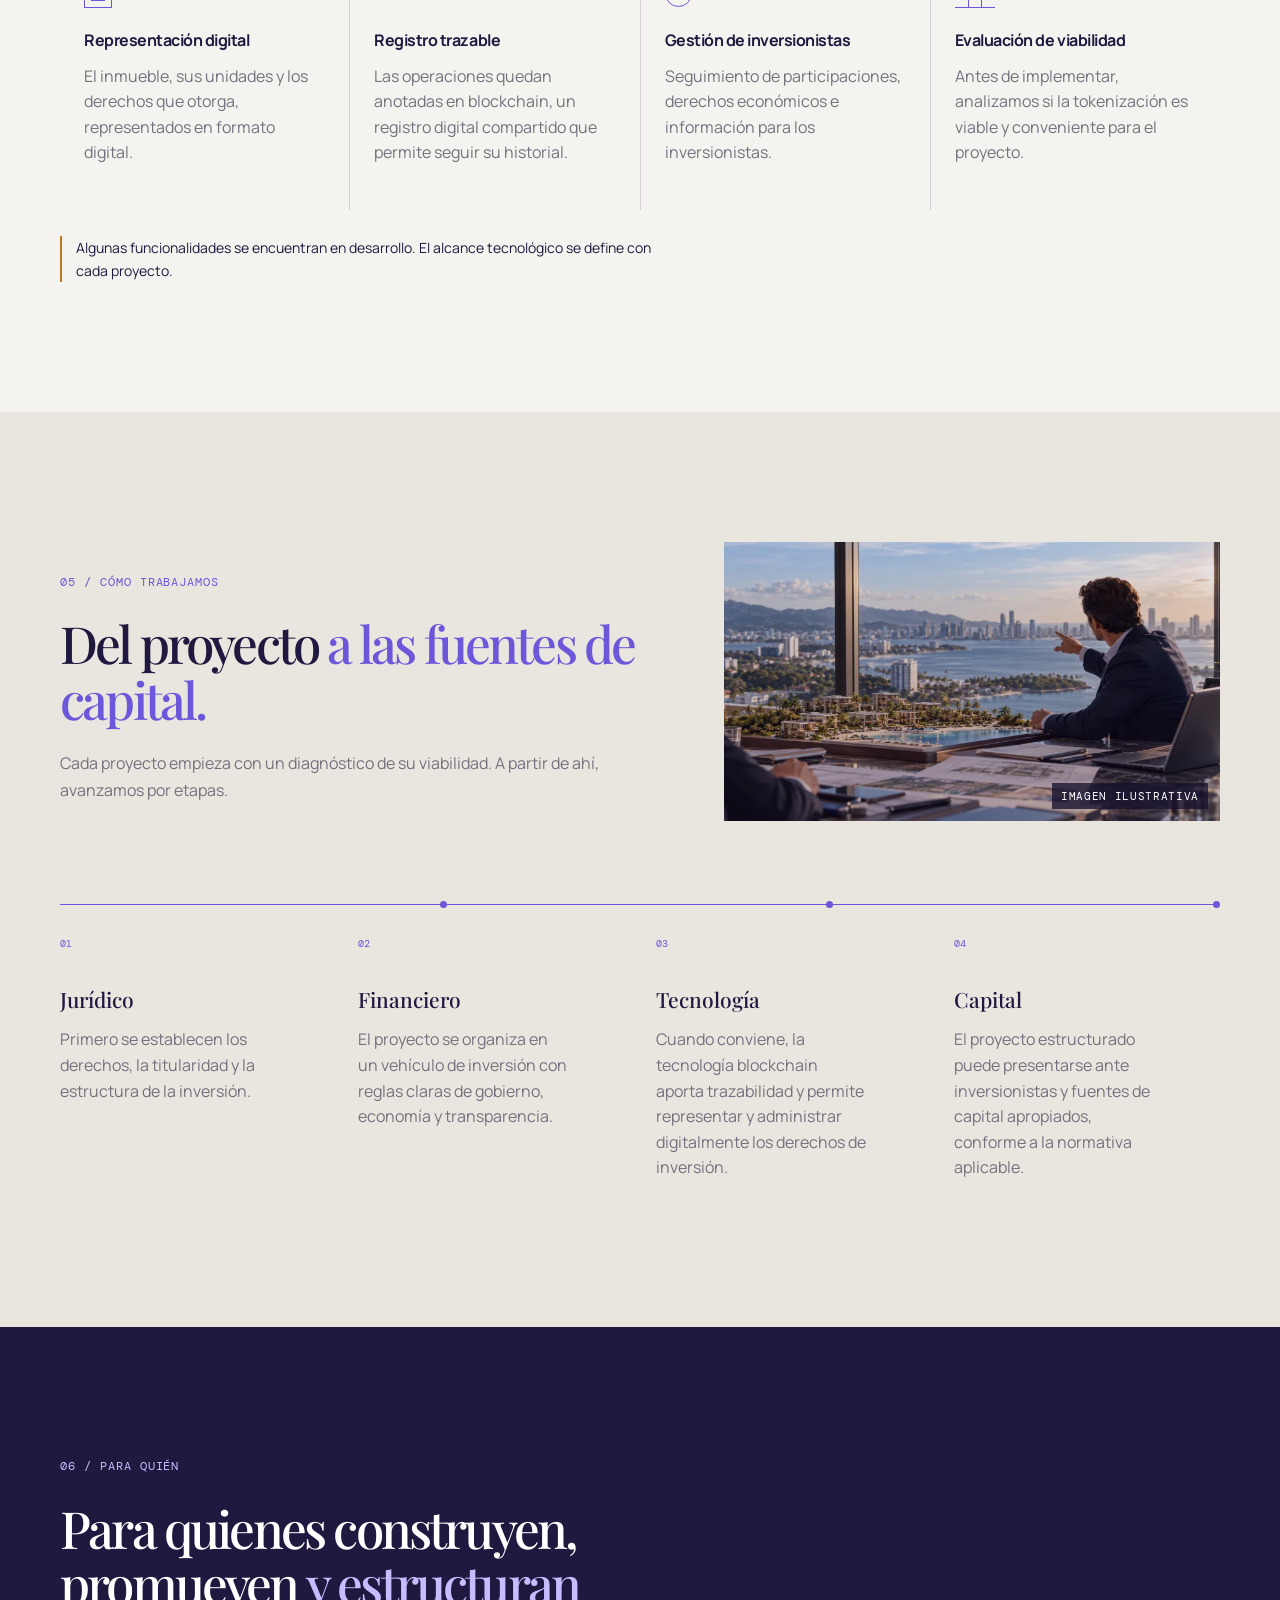
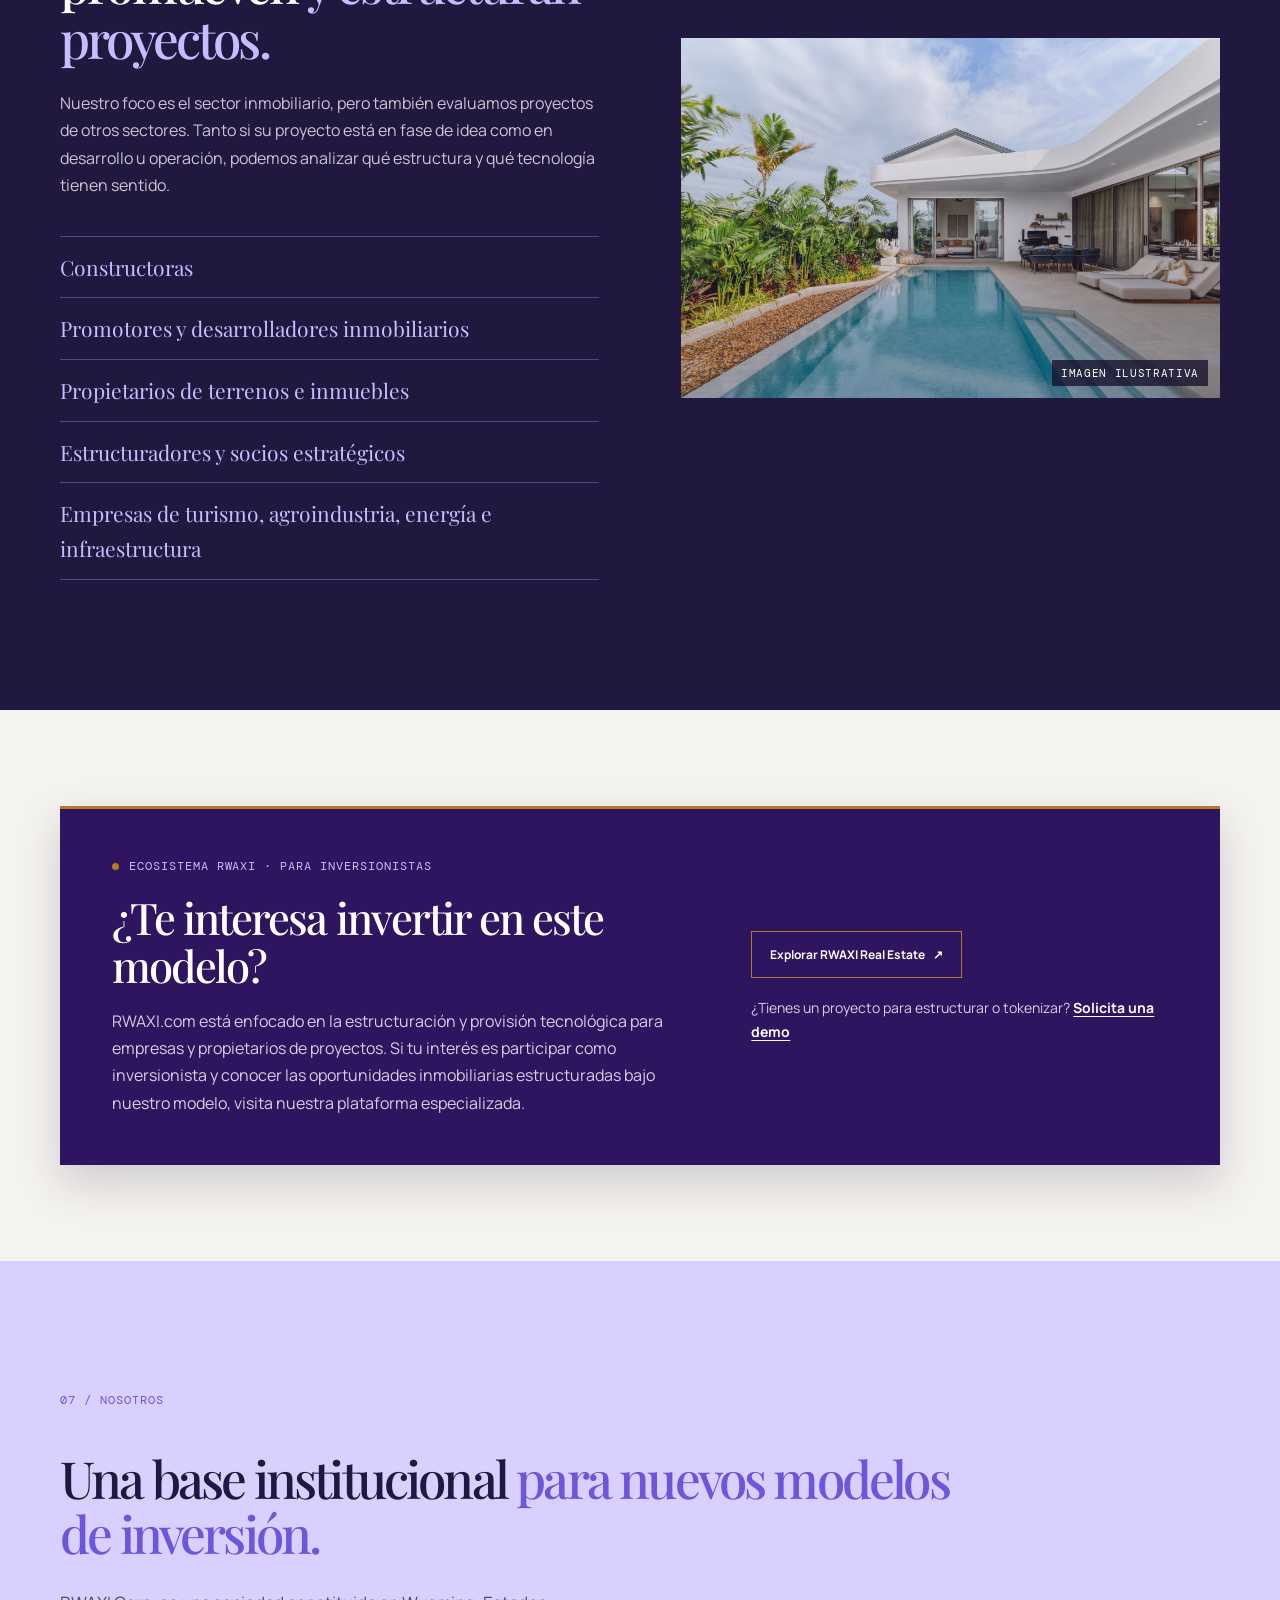
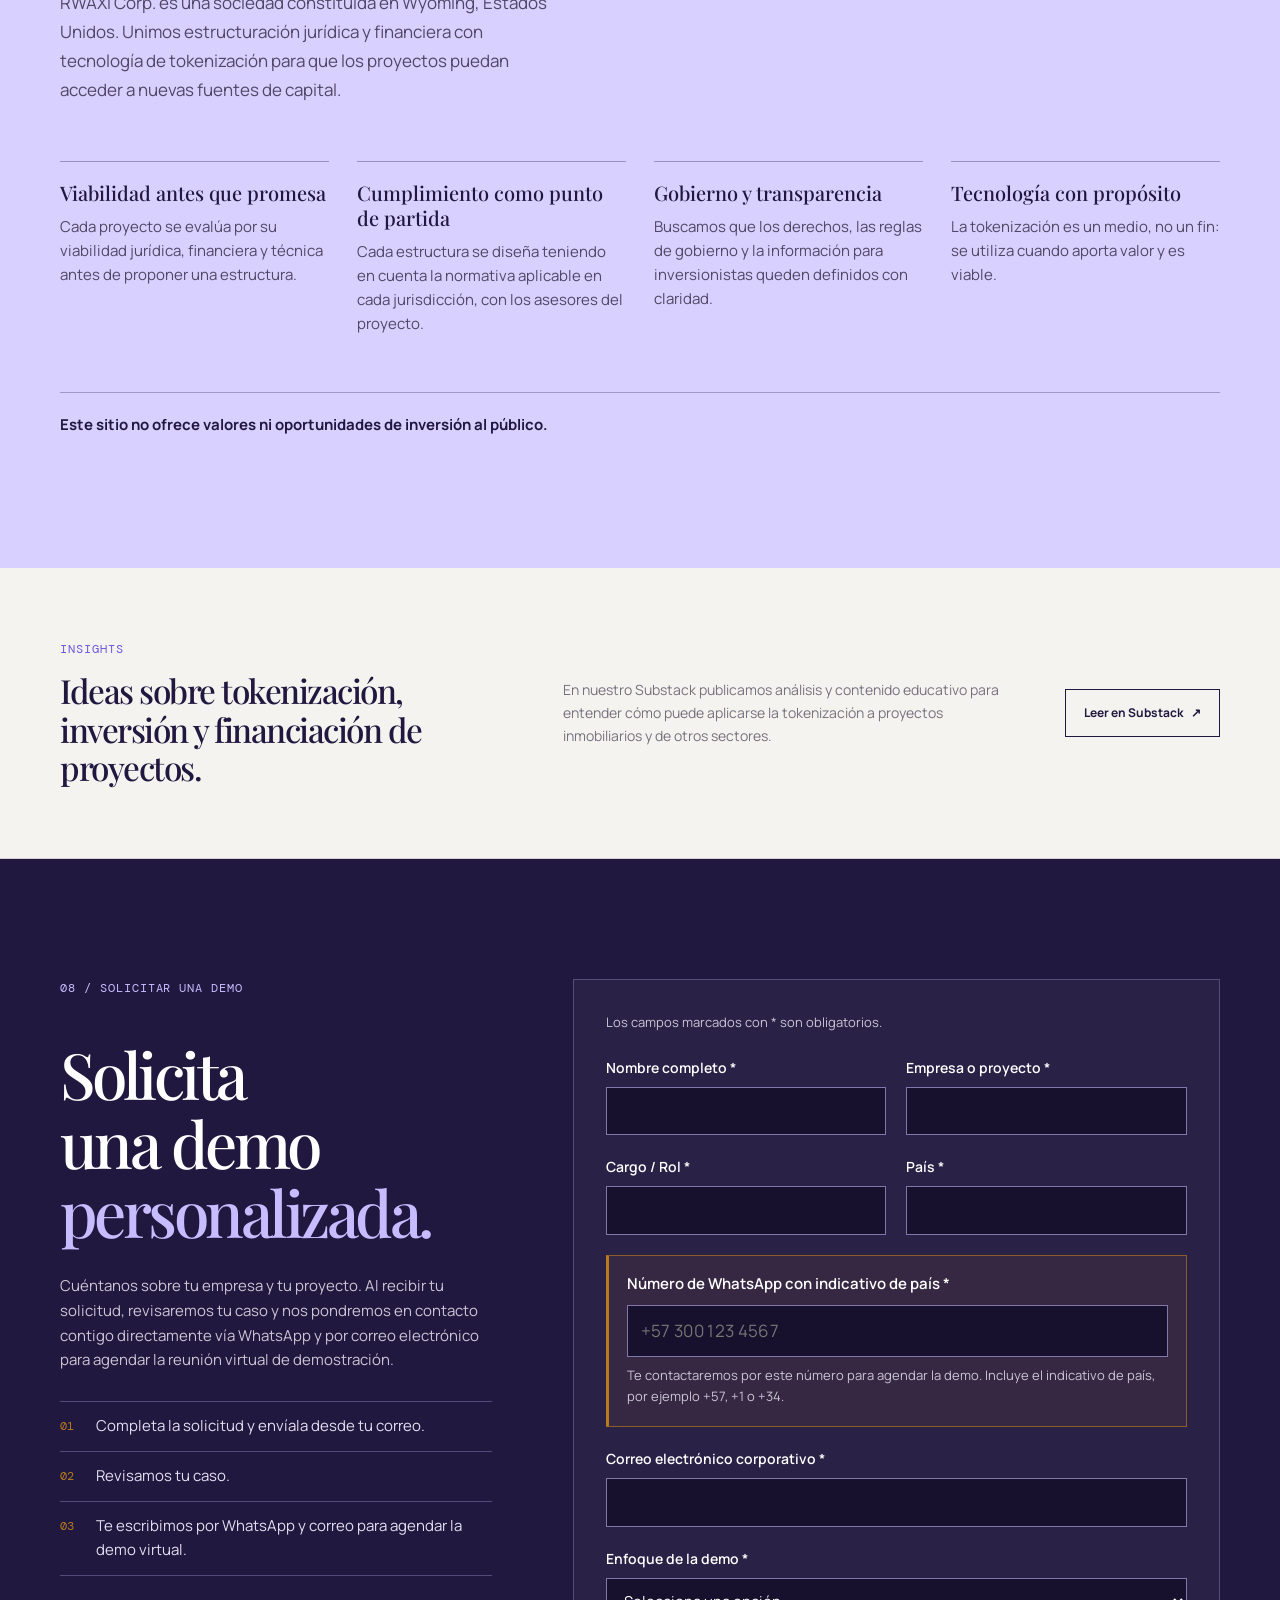
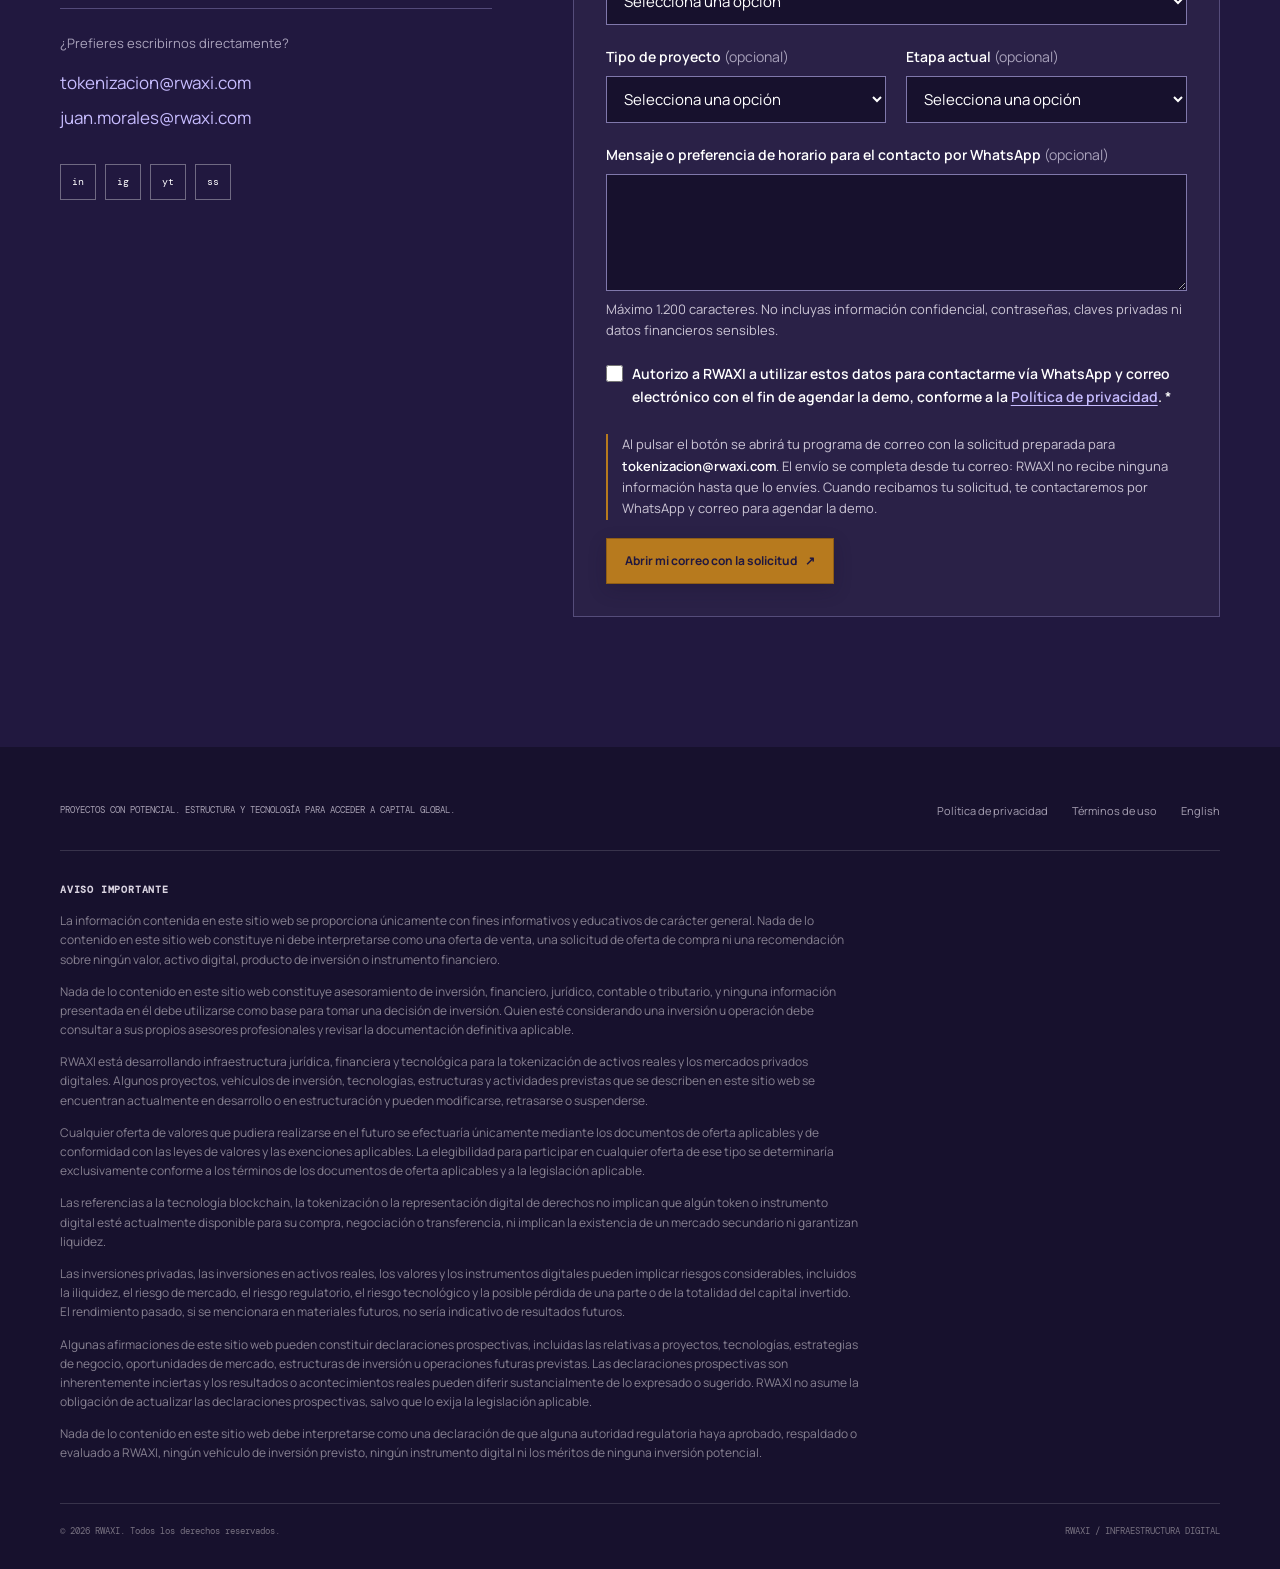
==== commit 4ade0ab2: "Boton flotante de WhatsApp Business Co-Authored-By: Claude Opus 5.5 <noreply@anthropic.com>" ====
--- a/index.html
+++ b/index.html
@@ -37,4 +37,6 @@
 </form></div></section>
 </main>
 <footer class="site-footer"><div class="container"><div class="footer-top"><p>Proyectos con potencial. Estructura y tecnología para acceder a capital global.</p><div class="footer-links"><a href="privacy.html">Política de privacidad</a><a href="terms.html">Términos de uso</a><a href="en/index.html" hreflang="en" lang="en">English</a></div></div><!-- Texto legal: traducción de la versión inglesa anterior, pendiente de revisión legal. --><div class="disclaimer"><strong>Aviso importante</strong><p>La información contenida en este sitio web se proporciona únicamente con fines informativos y educativos de carácter general. Nada de lo contenido en este sitio web constituye ni debe interpretarse como una oferta de venta, una solicitud de oferta de compra ni una recomendación sobre ningún valor, activo digital, producto de inversión o instrumento financiero.</p><p>Nada de lo contenido en este sitio web constituye asesoramiento de inversión, financiero, jurídico, contable o tributario, y ninguna información presentada en él debe utilizarse como base para tomar una decisión de inversión. Quien esté considerando una inversión u operación debe consultar a sus propios asesores profesionales y revisar la documentación definitiva aplicable.</p><p>RWAXI está desarrollando infraestructura jurídica, financiera y tecnológica para la tokenización de activos reales y los mercados privados digitales. Algunos proyectos, vehículos de inversión, tecnologías, estructuras y actividades previstas que se describen en este sitio web se encuentran actualmente en desarrollo o en estructuración y pueden modificarse, retrasarse o suspenderse.</p><p>Cualquier oferta de valores que pudiera realizarse en el futuro se efectuaría únicamente mediante los documentos de oferta aplicables y de conformidad con las leyes de valores y las exenciones aplicables. La elegibilidad para participar en cualquier oferta de ese tipo se determinaría exclusivamente conforme a los términos de los documentos de oferta aplicables y a la legislación aplicable.</p><p>Las referencias a la tecnología blockchain, la tokenización o la representación digital de derechos no implican que algún token o instrumento digital esté actualmente disponible para su compra, negociación o transferencia, ni implican la existencia de un mercado secundario ni garantizan liquidez.</p><p>Las inversiones privadas, las inversiones en activos reales, los valores y los instrumentos digitales pueden implicar riesgos considerables, incluidos la iliquidez, el riesgo de mercado, el riesgo regulatorio, el riesgo tecnológico y la posible pérdida de una parte o de la totalidad del capital invertido. El rendimiento pasado, si se mencionara en materiales futuros, no sería indicativo de resultados futuros.</p><p>Algunas afirmaciones de este sitio web pueden constituir declaraciones prospectivas, incluidas las relativas a proyectos, tecnologías, estrategias de negocio, oportunidades de mercado, estructuras de inversión u operaciones futuras previstas. Las declaraciones prospectivas son inherentemente inciertas y los resultados o acontecimientos reales pueden diferir sustancialmente de lo expresado o sugerido. RWAXI no asume la obligación de actualizar las declaraciones prospectivas, salvo que lo exija la legislación aplicable.</p><p>Nada de lo contenido en este sitio web debe interpretarse como una declaración de que alguna autoridad regulatoria haya aprobado, respaldado o evaluado a RWAXI, ningún vehículo de inversión previsto, ningún instrumento digital ni los méritos de ninguna inversión potencial.</p></div><div class="footer-bottom"><span>© 2026 RWAXI. Todos los derechos reservados.</span><span>RWAXI / INFRAESTRUCTURA DIGITAL</span></div></div></footer>
+<!-- WHATSAPP BUSINESS: número oficial +1 407 227 1422 (en el enlace, solo dígitos con indicativo, sin "+" ni espacios). El mismo número va en en/index.html. -->
+<a class="wa-float" href="https://wa.me/14072271422?text=Hola%20RWAXI%2C%20vengo%20de%20rwaxi.com%20y%20quiero%20informaci%C3%B3n%20sobre%20la%20estructuraci%C3%B3n%20y%20la%20tecnolog%C3%ADa%20de%20tokenizaci%C3%B3n%20para%20mi%20proyecto." target="_blank" rel="noopener noreferrer" aria-label="Escríbenos por WhatsApp (se abre en una pestaña nueva)" data-wa-float><span class="wa-float-icon" aria-hidden="true"><svg viewBox="0 0 24 24" focusable="false"><path fill="currentColor" d="M17.472 14.382c-.297-.149-1.758-.867-2.03-.967-.273-.099-.471-.148-.67.15-.197.297-.767.966-.94 1.164-.173.199-.347.223-.644.075-.297-.15-1.255-.463-2.39-1.475-.883-.788-1.48-1.761-1.653-2.059-.173-.297-.018-.458.13-.606.134-.133.298-.347.446-.52.149-.174.198-.298.298-.497.099-.198.05-.371-.025-.52-.075-.149-.669-1.612-.916-2.207-.242-.579-.487-.5-.669-.51-.173-.008-.371-.01-.57-.01-.198 0-.52.074-.792.372-.272.297-1.04 1.016-1.04 2.479 0 1.462 1.065 2.875 1.213 3.074.149.198 2.096 3.2 5.077 4.487.709.306 1.262.489 1.694.625.712.227 1.36.195 1.871.118.571-.085 1.758-.719 2.006-1.413.248-.694.248-1.289.173-1.413-.074-.124-.272-.198-.57-.347m-5.421 7.403h-.004a9.87 9.87 0 0 1-5.031-1.378l-.361-.214-3.741.982.998-3.648-.235-.374a9.86 9.86 0 0 1-1.51-5.26c.001-5.45 4.436-9.884 9.888-9.884 2.64 0 5.122 1.03 6.988 2.898a9.825 9.825 0 0 1 2.893 6.994c-.003 5.45-4.437 9.884-9.885 9.884m8.413-18.297A11.815 11.815 0 0 0 12.05 0C5.495 0 .16 5.335.157 11.892c0 2.096.547 4.142 1.588 5.945L.057 24l6.305-1.654a11.882 11.882 0 0 0 5.683 1.448h.005c6.554 0 11.89-5.335 11.893-11.893a11.821 11.821 0 0 0-3.48-8.413Z"/></svg></span><span class="wa-float-label" aria-hidden="true">¿Hablamos por WhatsApp?</span></a>
 </body></html>
--- a/styles.css
+++ b/styles.css
@@ -2355,6 +2355,114 @@
   }
 }
 
+/* Floating WhatsApp Business button (index.html and en/index.html).
+   Above the content and the header (z-index 20), hidden while the mobile
+   menu is open, and tucked away by script.js while it would sit on top of
+   the form's buttons. The label is absolutely positioned so its invisible
+   box never blocks clicks on the page. */
+.wa-float {
+  position: fixed;
+  right: max(20px, env(safe-area-inset-right));
+  bottom: max(20px, calc(env(safe-area-inset-bottom) + 12px));
+  z-index: 30;
+  display: block;
+  border-radius: 50%;
+  color: var(--white);
+  transition: opacity .25s ease, transform .25s ease, visibility .25s;
+}
+.wa-float-icon {
+  position: relative;
+  display: grid;
+  place-items: center;
+  width: 60px;
+  height: 60px;
+  border: 2px solid var(--white);
+  border-radius: 50%;
+  background: #25D366;
+  box-shadow: 0 8px 22px rgba(23,17,45,.28);
+  transition: transform .2s ease, box-shadow .2s ease, background .2s ease;
+}
+.wa-float-icon svg {
+  width: 32px;
+  height: 32px;
+}
+.wa-float-icon::after {
+  content: "";
+  position: absolute;
+  inset: -2px;
+  border: 2px solid #25D366;
+  border-radius: 50%;
+  opacity: 0;
+  pointer-events: none;
+  animation: wa-pulse 2.6s ease-out 1.5s 4;
+}
+@keyframes wa-pulse {
+  0% {
+    transform: scale(1);
+    opacity: .75;
+  }
+  100% {
+    transform: scale(1.6);
+    opacity: 0;
+  }
+}
+.wa-float-label {
+  position: absolute;
+  top: 50%;
+  right: calc(100% + 12px);
+  padding: 9px 14px;
+  border: 1px solid rgba(255,255,255,.14);
+  border-radius: 999px;
+  background: var(--ink);
+  color: var(--white);
+  box-shadow: 0 8px 22px rgba(23,17,45,.24);
+  font: 600 13px/1.2 var(--sans);
+  white-space: nowrap;
+  opacity: 0;
+  transform: translate(8px,-50%);
+  pointer-events: none;
+  transition: opacity .2s ease, transform .2s ease;
+}
+.wa-float:hover .wa-float-icon,.wa-float:focus-visible .wa-float-icon {
+  background: #1ebe5b;
+  box-shadow: 0 12px 28px rgba(23,17,45,.34);
+  transform: scale(1.07);
+}
+.wa-float:focus-visible {
+  outline-offset: 5px;
+}
+@media(hover:hover) and (min-width:681px) {
+  .wa-float:hover .wa-float-label,.wa-float:focus-visible .wa-float-label {
+    opacity: 1;
+    transform: translate(0,-50%);
+  }
+}
+.wa-float.is-tucked,body.menu-open .wa-float {
+  opacity: 0;
+  visibility: hidden;
+  transform: translateY(14px);
+  pointer-events: none;
+}
+@media(max-width:680px) {
+  .wa-float {
+    right: max(16px, env(safe-area-inset-right));
+    bottom: max(16px, calc(env(safe-area-inset-bottom) + 10px));
+  }
+  .wa-float-icon {
+    width: 56px;
+    height: 56px;
+  }
+  .wa-float-icon svg {
+    width: 30px;
+    height: 30px;
+  }
+}
+@media print {
+  .wa-float {
+    display: none;
+  }
+}
+
 /* 7. Reduced motion ----------------------------------------------------- */
 
 @media(prefers-reduced-motion:reduce) {
@@ -2365,6 +2473,15 @@
     opacity: 1;
     transform: none;
     transition: none;
+  }
+  .wa-float,.wa-float-icon,.wa-float-label {
+    transition: none;
+  }
+  .wa-float-icon::after {
+    animation: none;
+  }
+  .wa-float:hover .wa-float-icon,.wa-float:focus-visible .wa-float-icon,.wa-float.is-tucked,body.menu-open .wa-float {
+    transform: none;
   }
 }
 
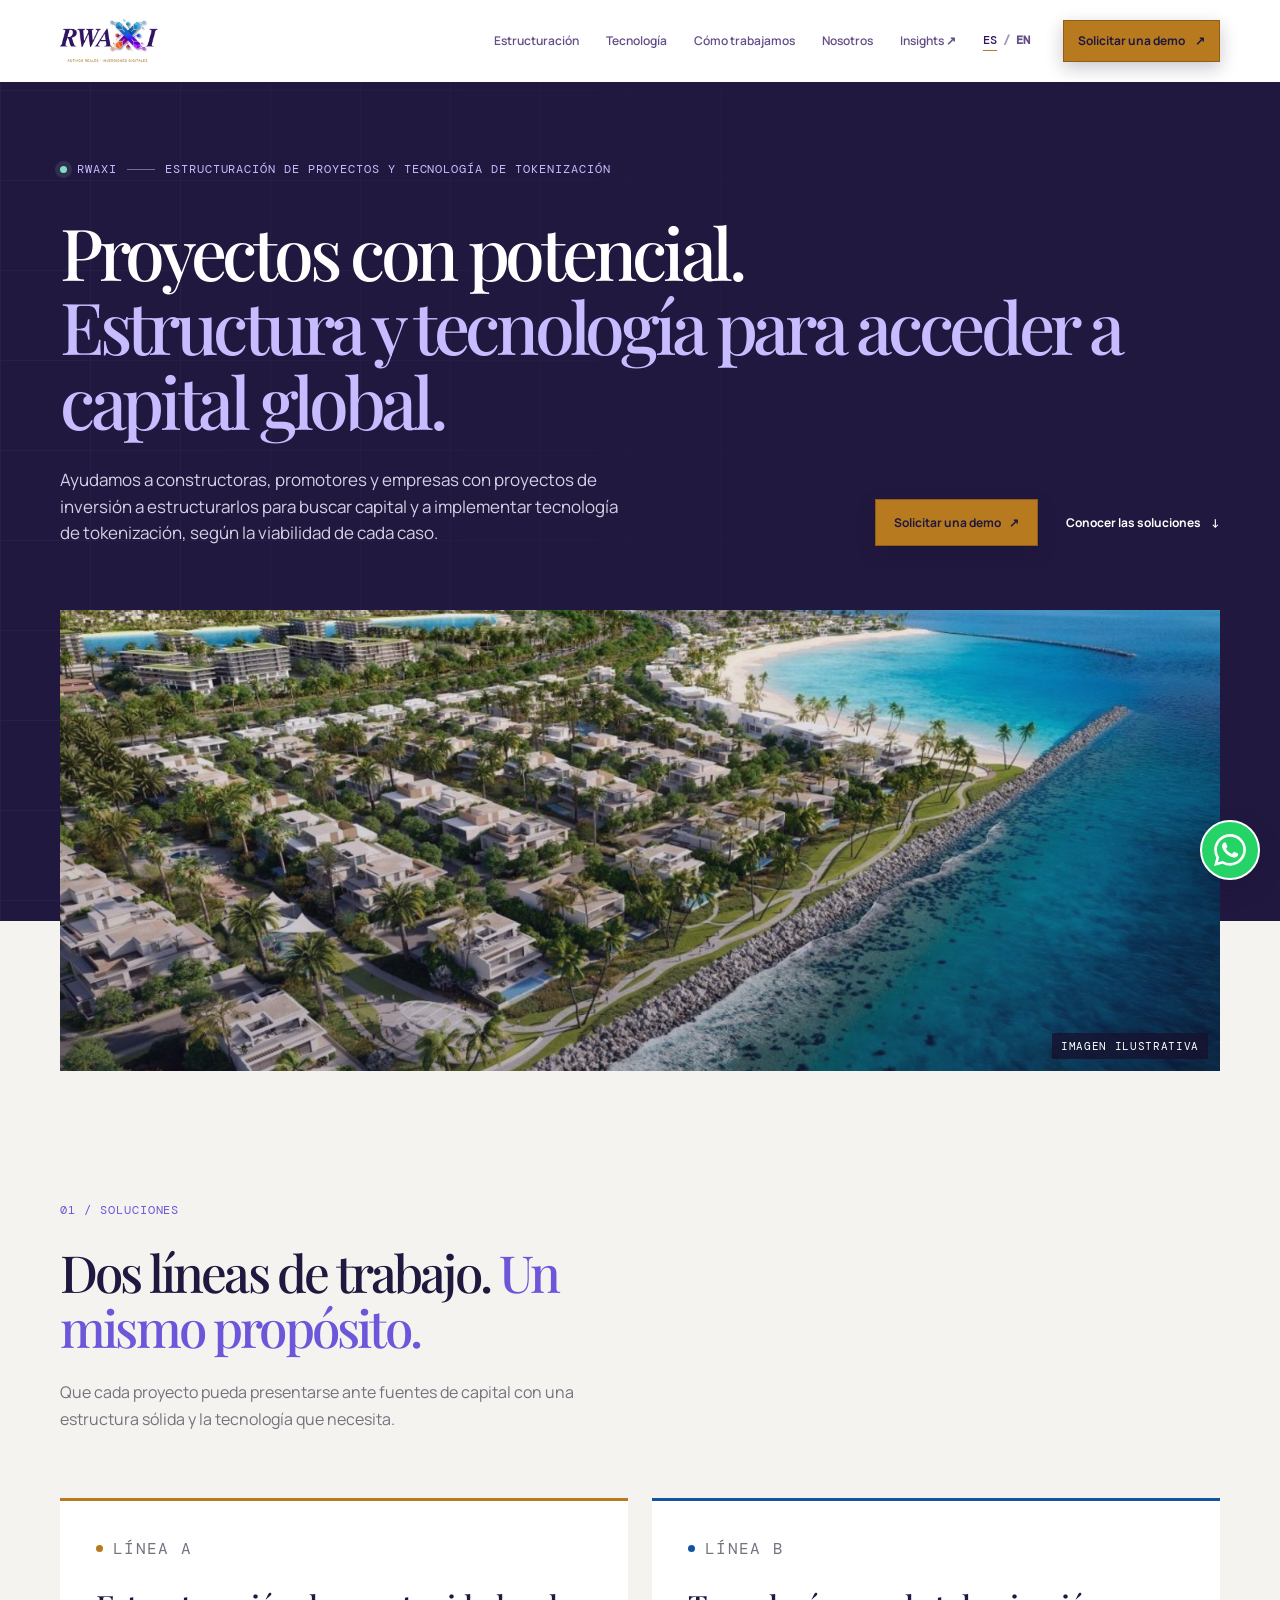
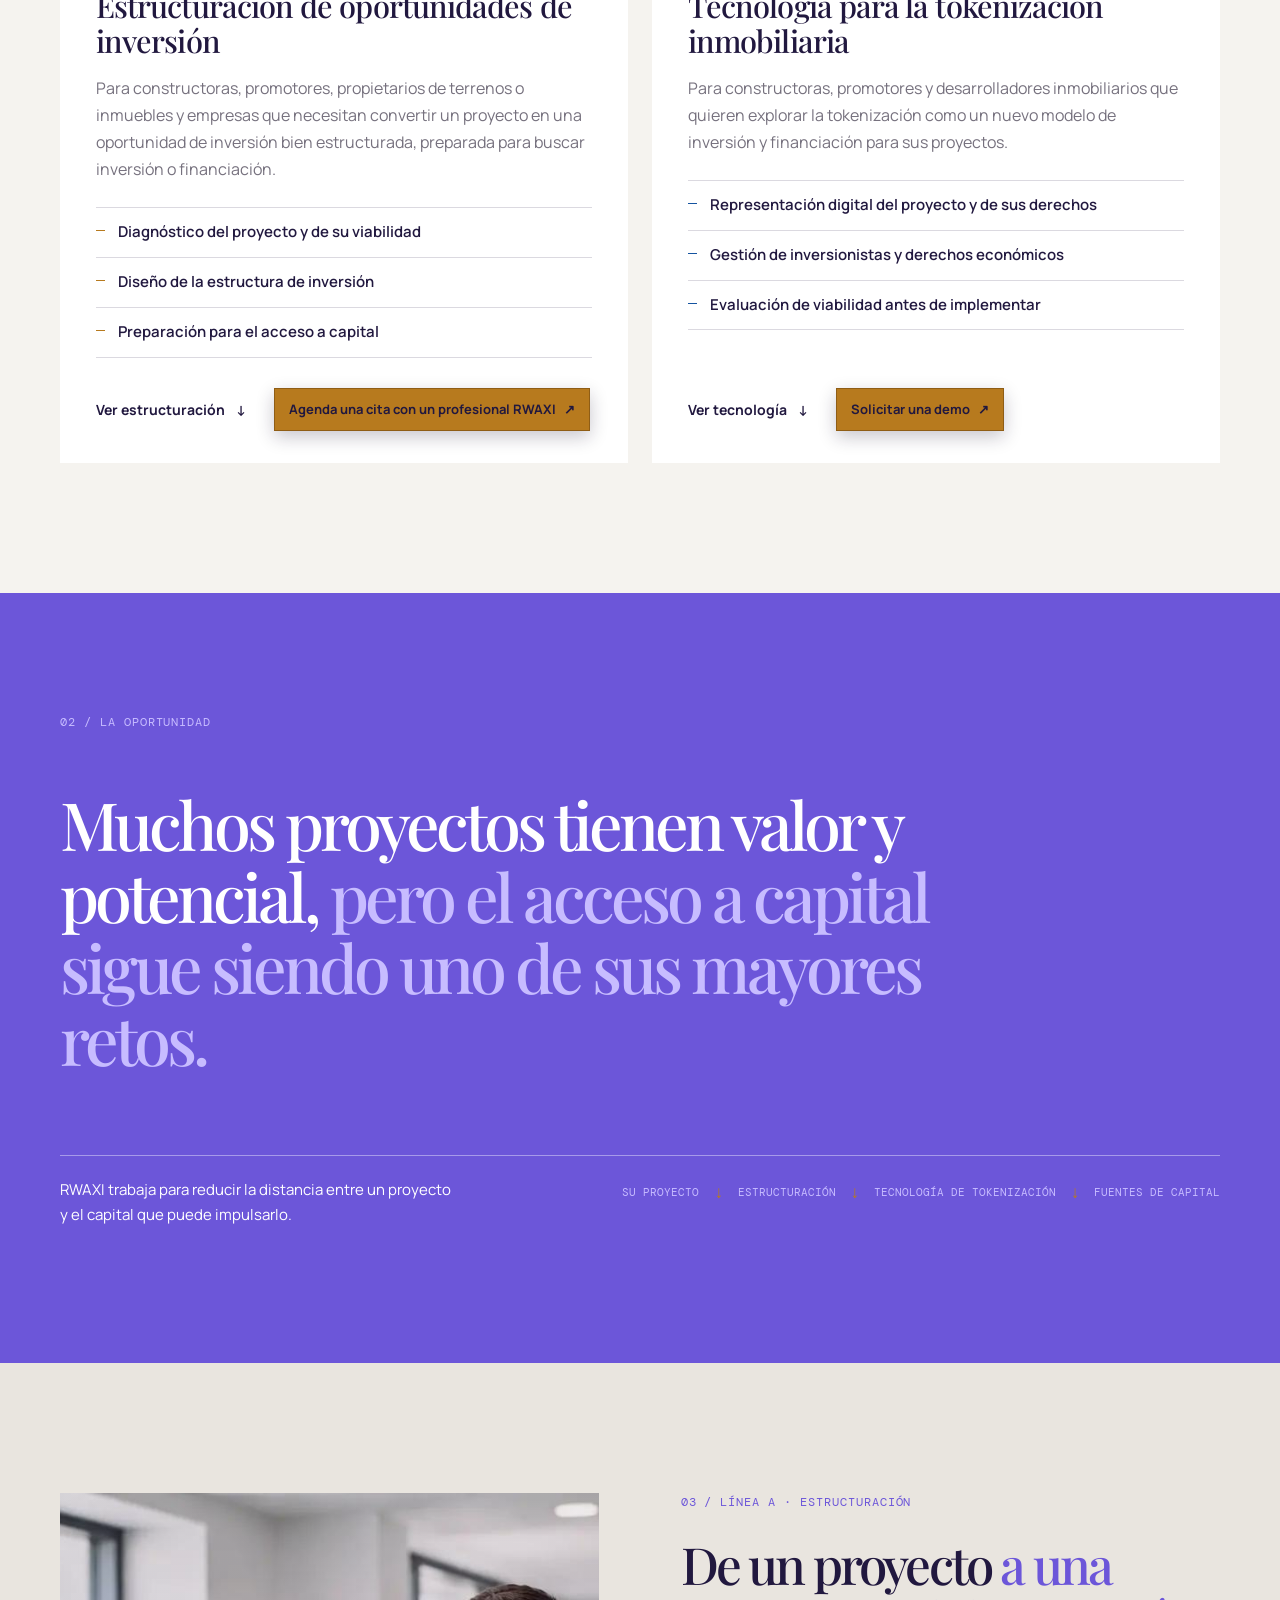
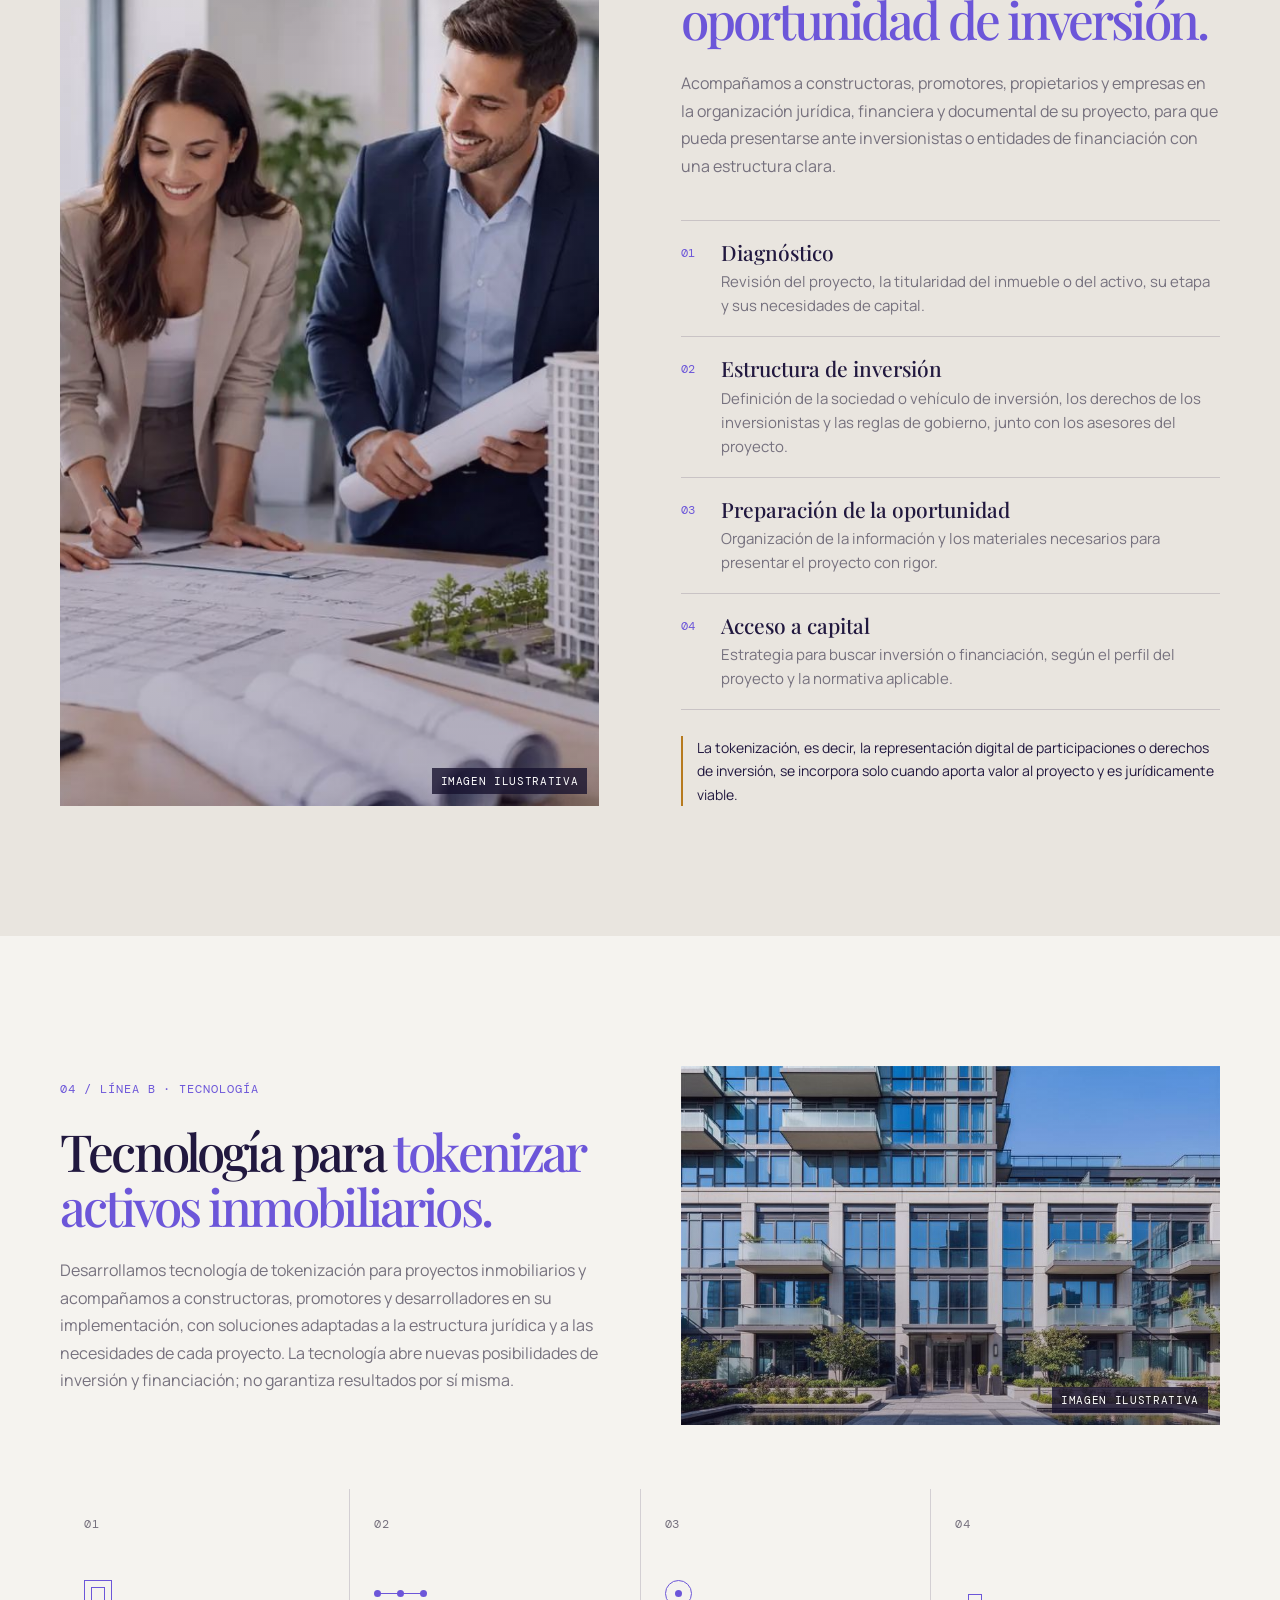
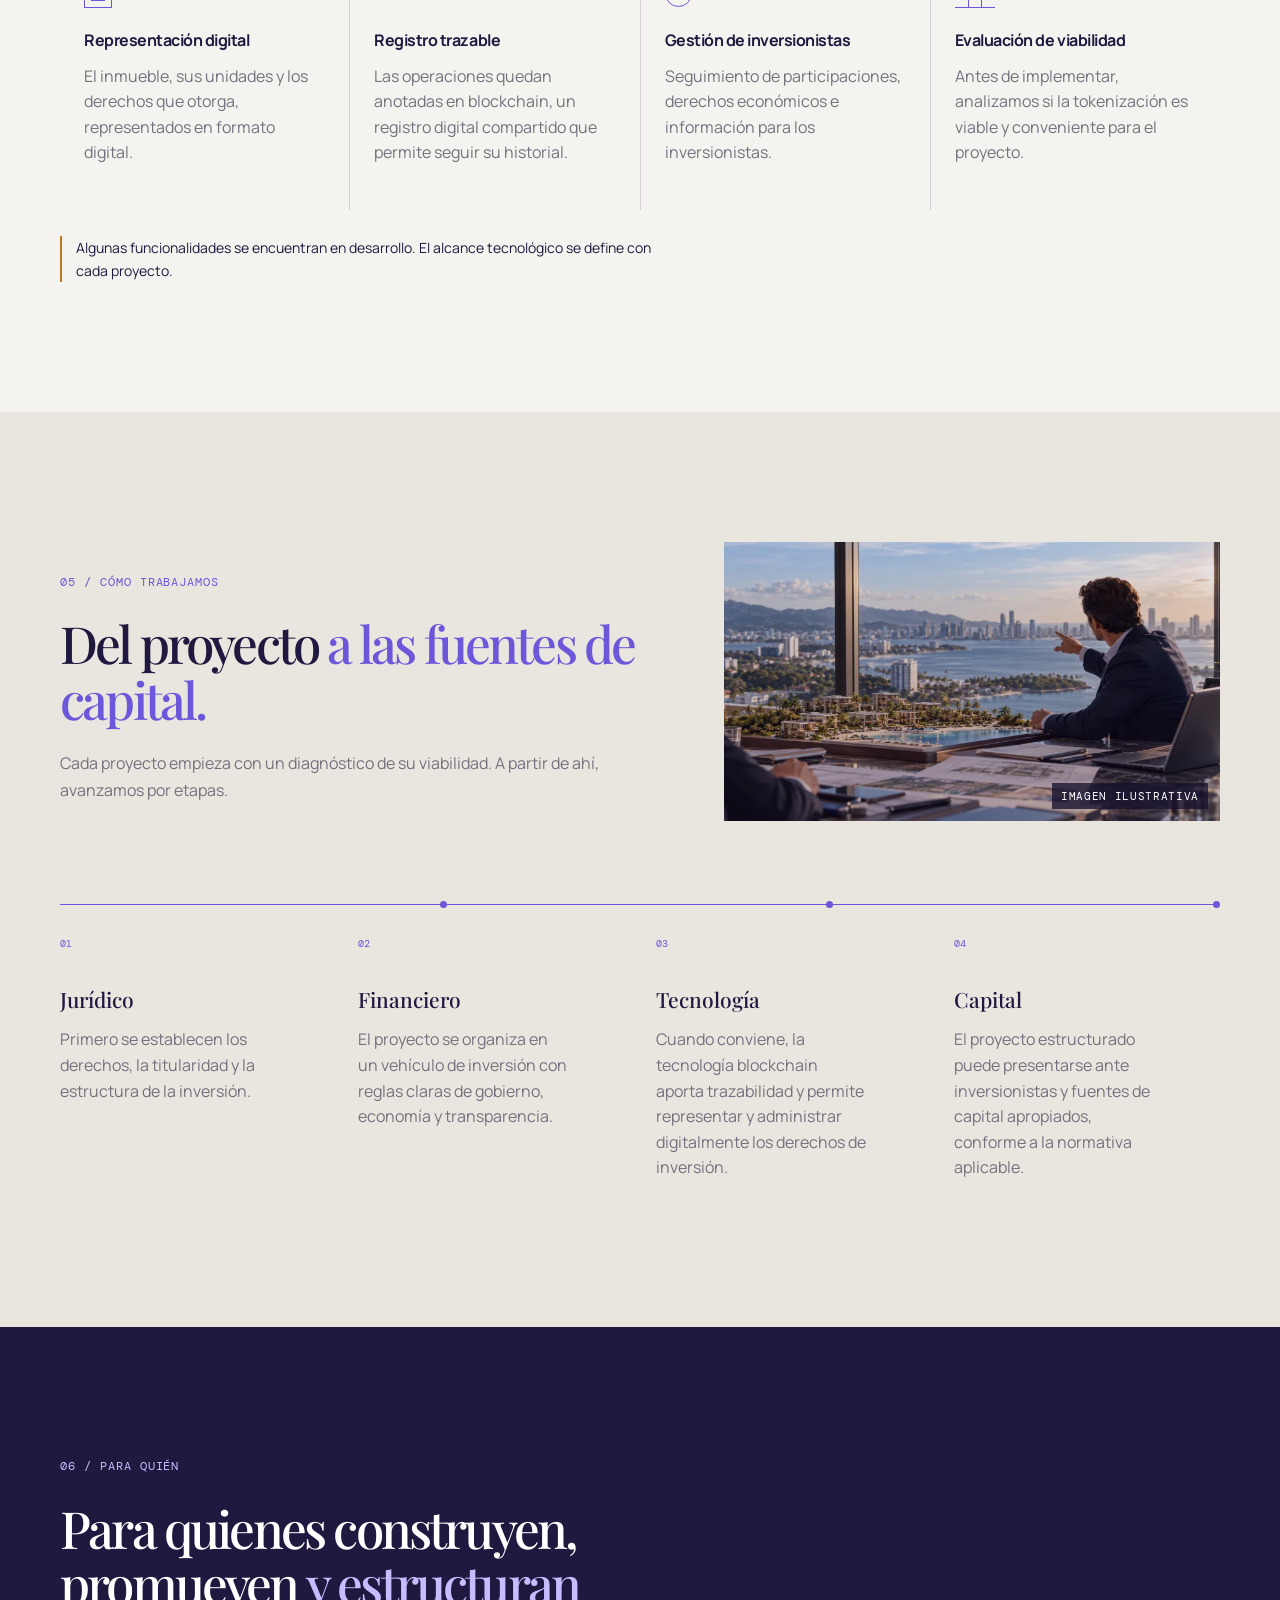
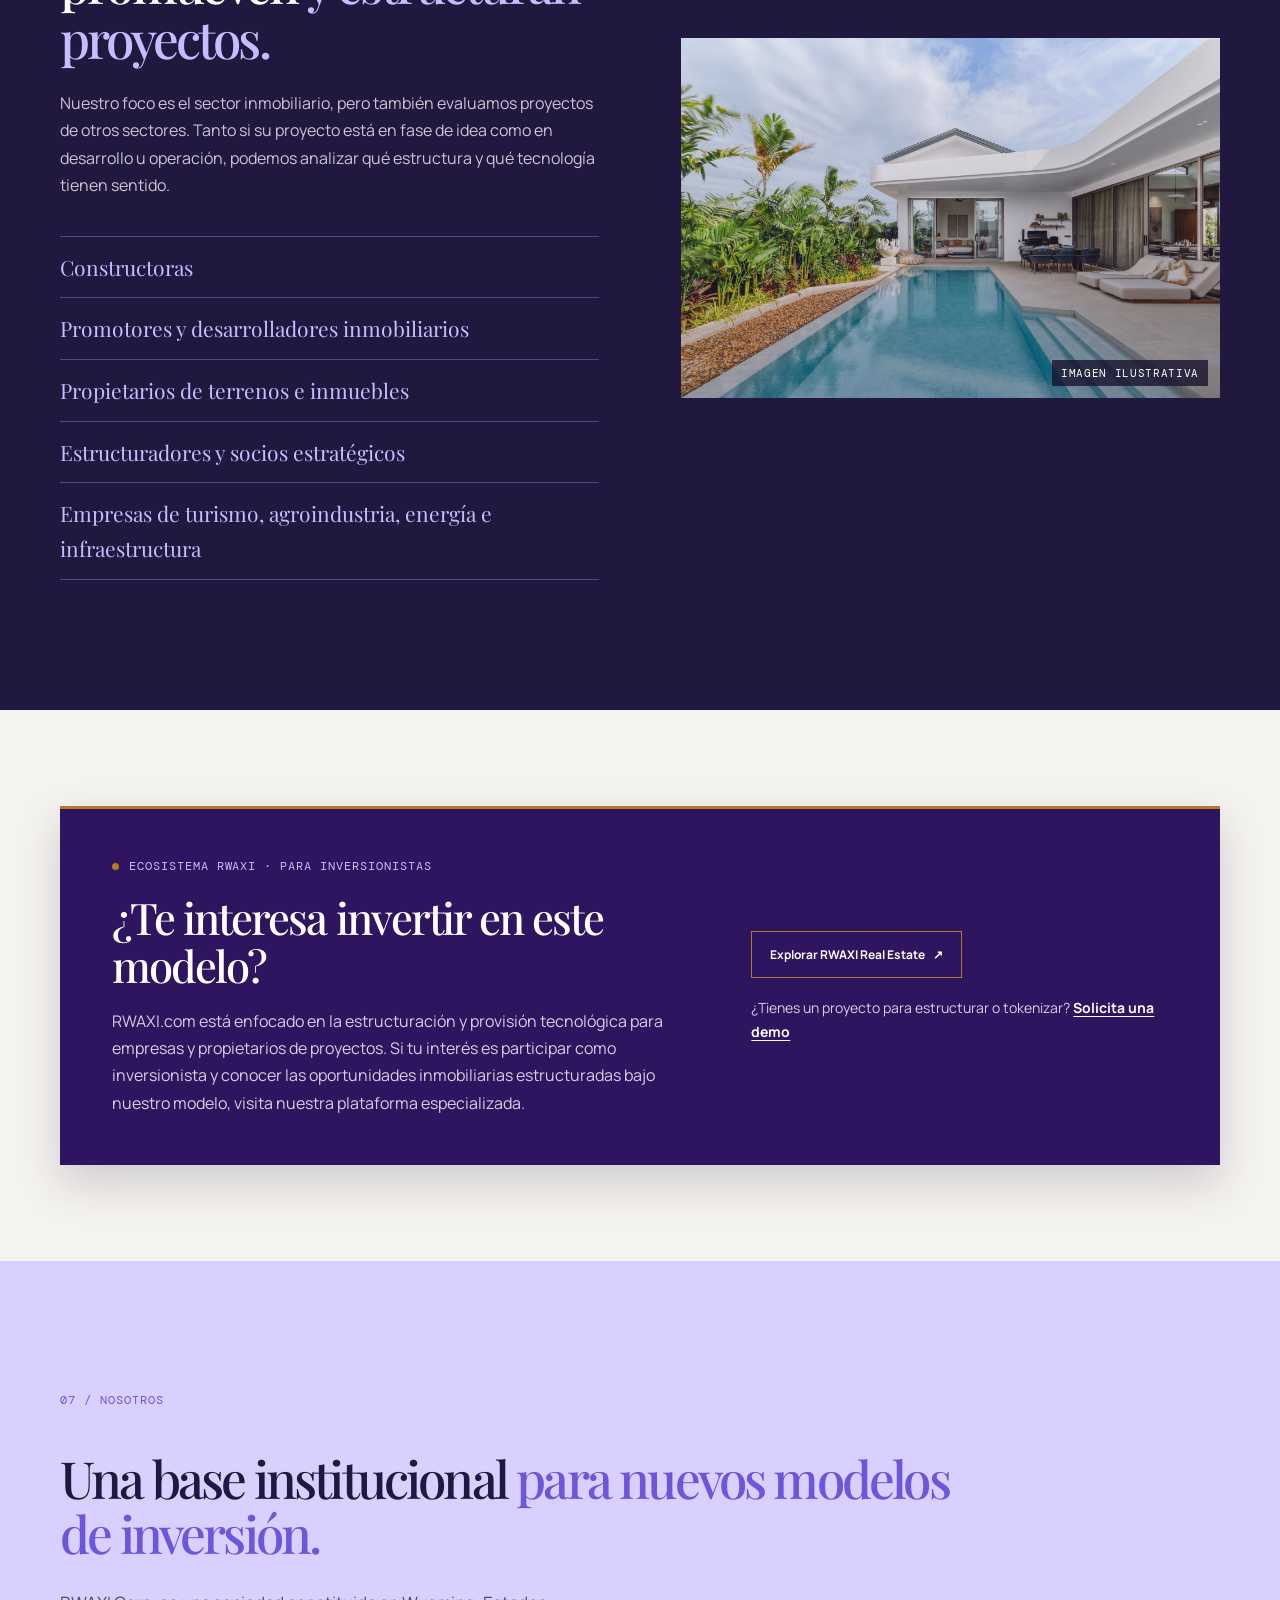
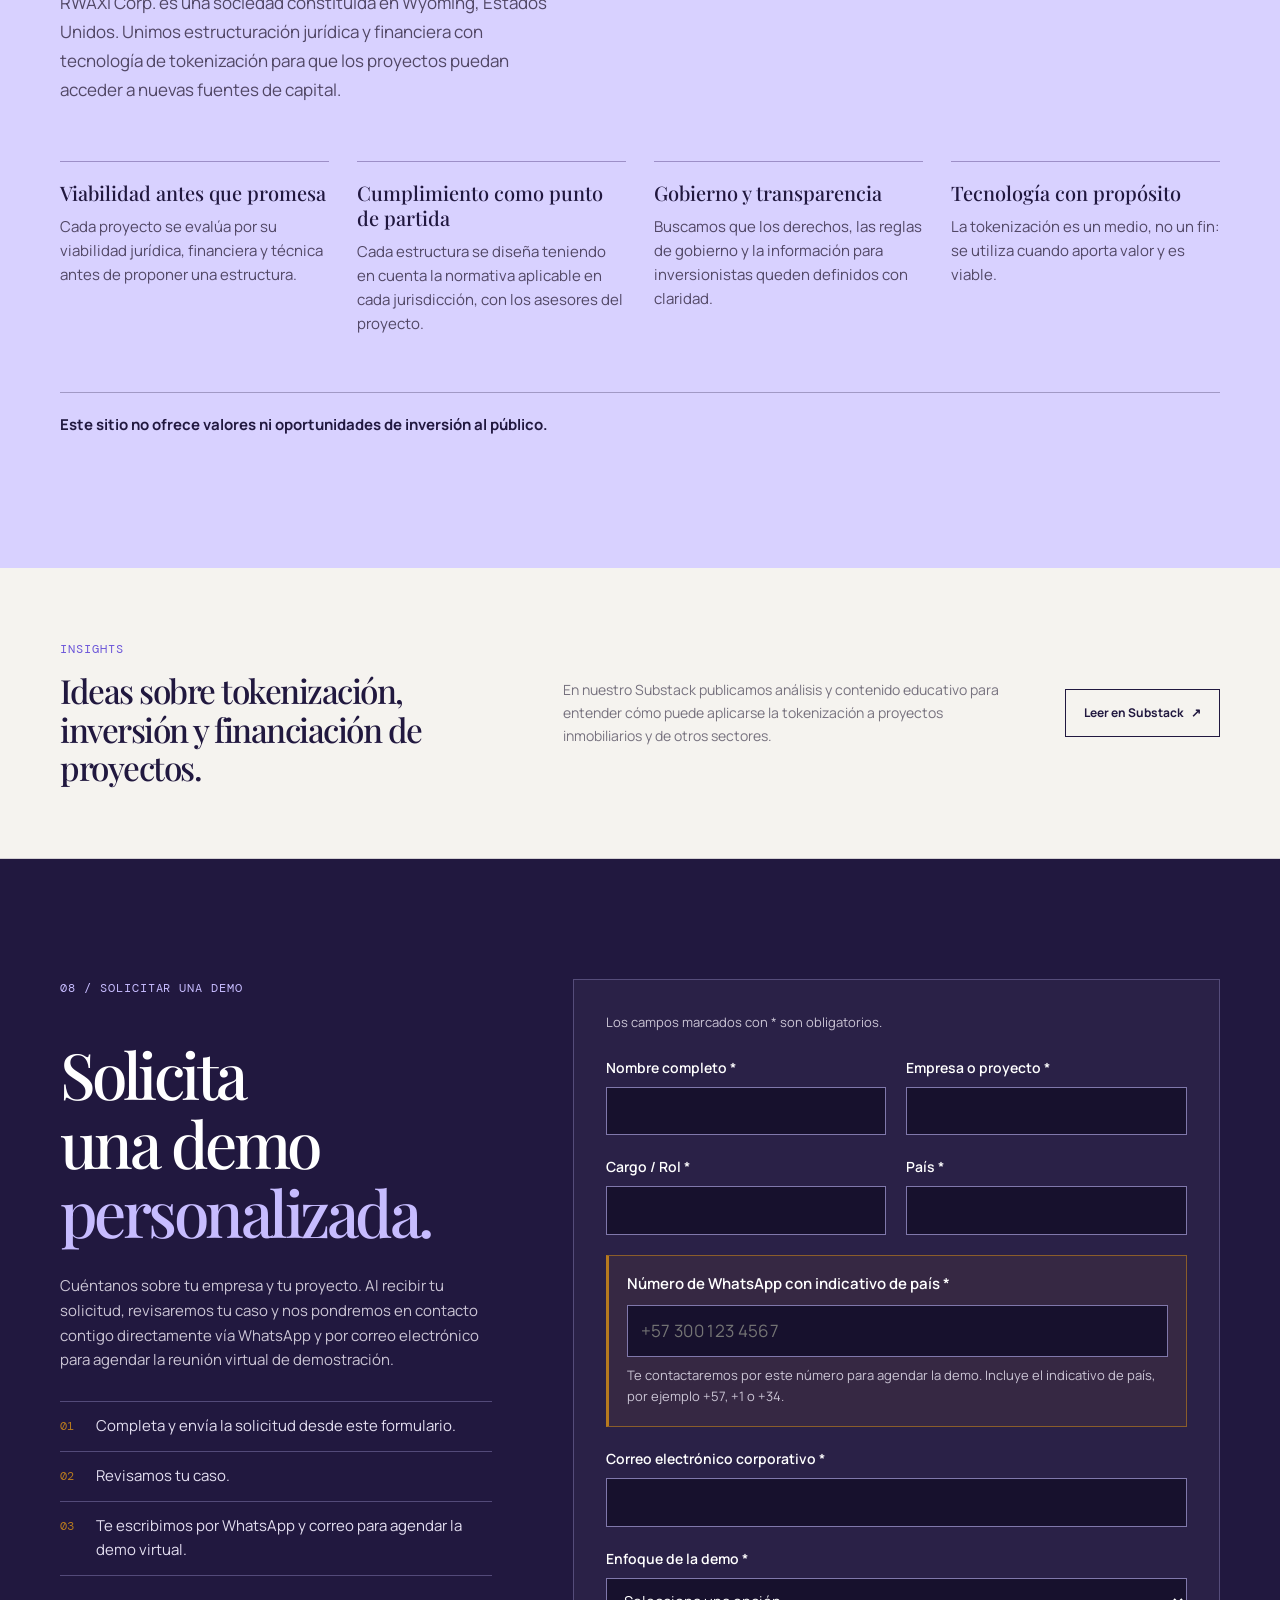
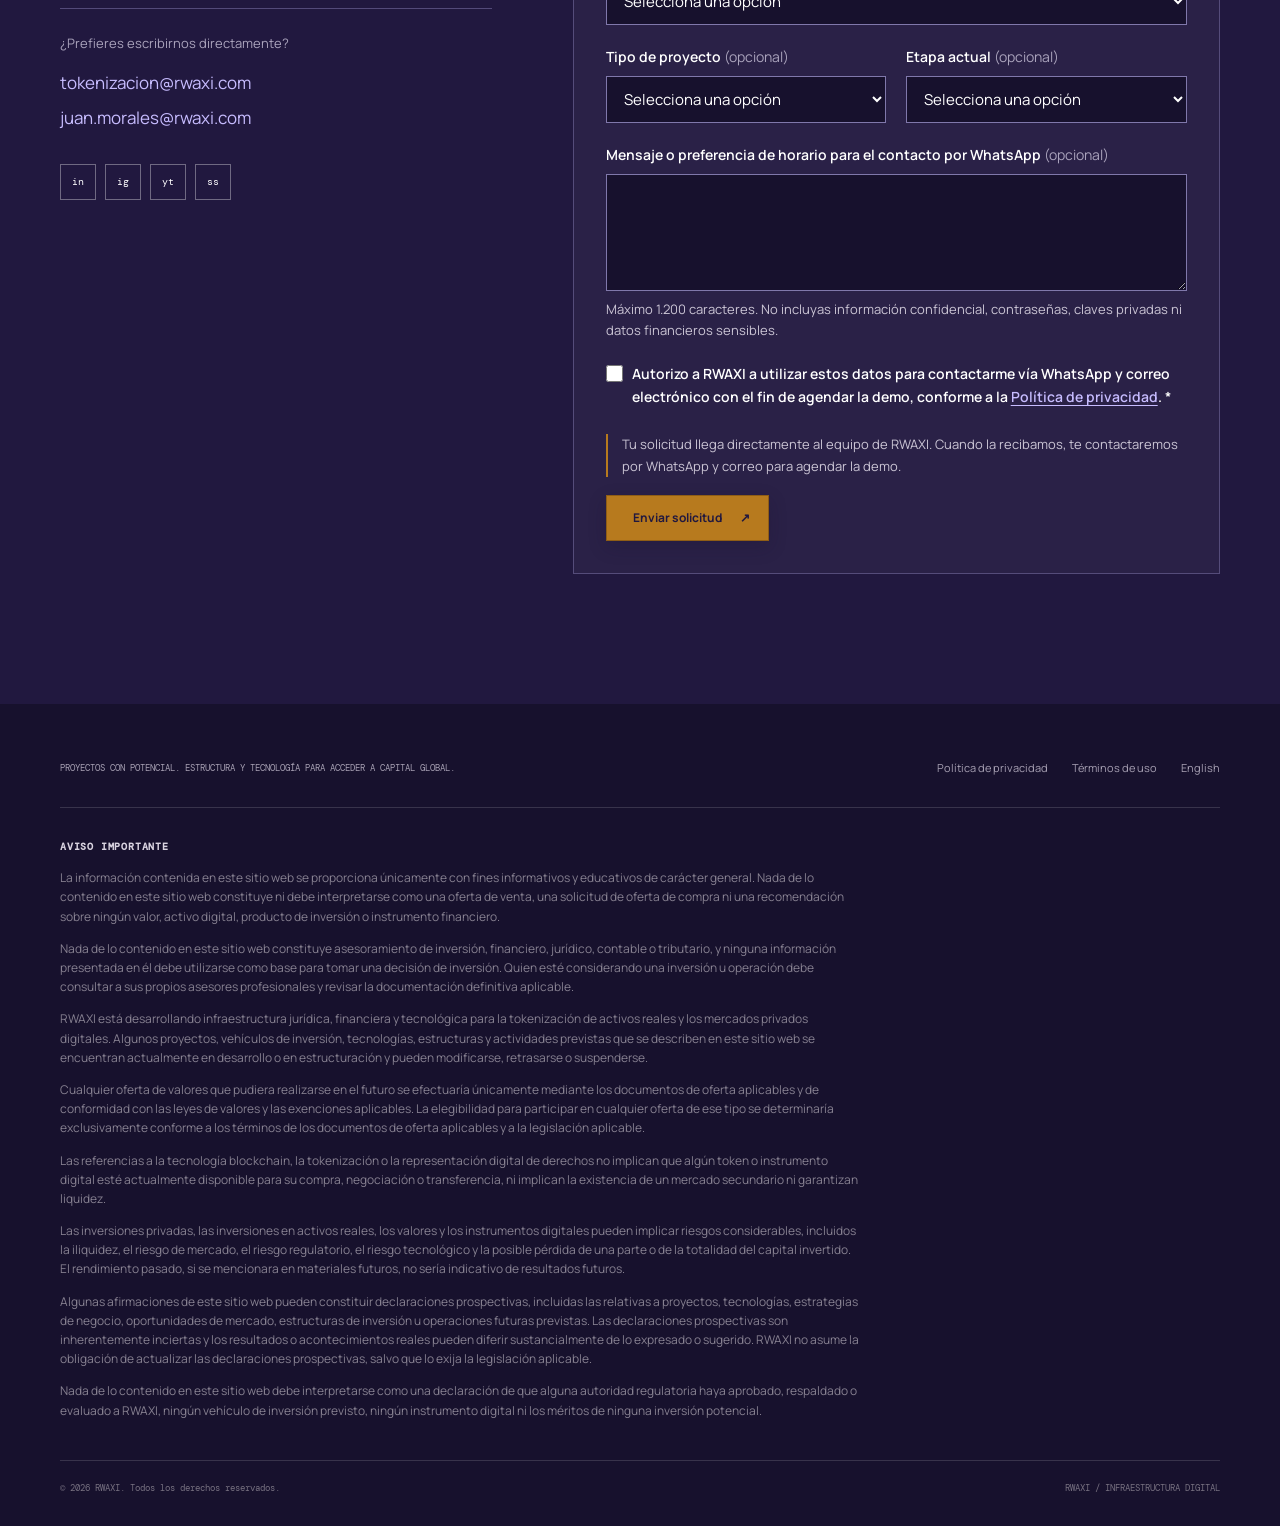
==== commit 48283bd1: "Conectar formulario de contacto a Worker y Resend - src/worker.js: POST /api/contact valida los camp" ====
--- a/index.html
+++ b/index.html
@@ -21,8 +21,9 @@
 <section class="investor-bridge" id="inversionistas" aria-labelledby="investors-title"><div class="container"><div class="bridge-card reveal"><div class="bridge-copy"><p class="bridge-eyebrow">Ecosistema RWAXI · Para inversionistas</p><h2 id="investors-title">¿Te interesa invertir en este modelo?</h2><p>RWAXI.com está enfocado en la estructuración y provisión tecnológica para empresas y propietarios de proyectos. Si tu interés es participar como inversionista y conocer las oportunidades inmobiliarias estructuradas bajo nuestro modelo, visita nuestra plataforma especializada.</p></div><div class="bridge-actions"><a class="button button-bridge" href="https://rwaxirealestate.com" target="_blank" rel="noopener">Explorar RWAXI Real Estate <span aria-hidden="true">↗</span><span class="sr-only"> (sitio externo, se abre en una pestaña nueva)</span></a><p class="bridge-alt">¿Tienes un proyecto para estructurar o tokenizar? <a href="#evaluar">Solicita una demo</a></p></div></div></div></section>
 <section class="purpose-section about-commercial" id="nosotros" aria-labelledby="about-title"><div class="container purpose-inner"><p class="section-kicker reveal">07 / Nosotros</p><h2 class="reveal" id="about-title">Una base institucional <span>para nuevos modelos de inversión.</span></h2><p class="purpose-copy reveal">RWAXI Corp. es una sociedad constituida en Wyoming, Estados Unidos. Unimos estructuración jurídica y financiera con tecnología de tokenización para que los proyectos puedan acceder a nuevas fuentes de capital.</p><div class="principles reveal"><article><h3>Viabilidad antes que promesa</h3><p>Cada proyecto se evalúa por su viabilidad jurídica, financiera y técnica antes de proponer una estructura.</p></article><article><h3>Cumplimiento como punto de partida</h3><p>Cada estructura se diseña teniendo en cuenta la normativa aplicable en cada jurisdicción, con los asesores del proyecto.</p></article><article><h3>Gobierno y transparencia</h3><p>Buscamos que los derechos, las reglas de gobierno y la información para inversionistas queden definidos con claridad.</p></article><article><h3>Tecnología con propósito</h3><p>La tokenización es un medio, no un fin: se utiliza cuando aporta valor y es viable.</p></article></div><p class="purpose-quote reveal">Este sitio no ofrece valores ni oportunidades de inversión al público.</p></div></section>
 <section class="substack-band" id="insights" aria-labelledby="insights-title"><div class="container substack-inner reveal"><div><p class="section-kicker">Insights</p><h2 id="insights-title">Ideas sobre tokenización, inversión y financiación de proyectos.</h2></div><p>En nuestro Substack publicamos análisis y contenido educativo para entender cómo puede aplicarse la tokenización a proyectos inmobiliarios y de otros sectores.</p><a class="button button-outline" href="https://substack.com/@rwaxi" target="_blank" rel="noopener noreferrer">Leer en Substack <span aria-hidden="true">↗</span><span class="sr-only"> (se abre en una pestaña nueva)</span></a></div></section>
-<section class="contact-section evaluate-section" id="evaluar" aria-labelledby="contact-title"><div class="container evaluate-layout"><div class="evaluate-intro"><p class="section-kicker reveal">08 / Solicitar una demo</p><h2 class="reveal" id="contact-title">Solicita una&nbsp;demo<br><em>personalizada.</em></h2><p class="evaluate-lead reveal">Cuéntanos sobre tu empresa y tu proyecto. Al recibir tu solicitud, revisaremos tu caso y nos pondremos en contacto contigo directamente vía WhatsApp y por correo electrónico para agendar la reunión virtual de demostración.</p><ol class="demo-steps reveal"><li><span>01</span>Completa la solicitud y envíala desde tu correo.</li><li><span>02</span>Revisamos tu caso.</li><li><span>03</span>Te escribimos por WhatsApp y correo para agendar la demo virtual.</li></ol><div class="contact-details reveal"><p>¿Prefieres escribirnos directamente?</p><a href="mailto:tokenizacion@rwaxi.com">tokenizacion@rwaxi.com</a><a href="mailto:juan.morales@rwaxi.com">juan.morales@rwaxi.com</a><div class="social-links"><a href="https://www.linkedin.com/company/rwaxi/" target="_blank" rel="noopener noreferrer" aria-label="RWAXI en LinkedIn">in</a><a href="https://www.instagram.com/tokenizacionrwaxi/" target="_blank" rel="noopener noreferrer" aria-label="RWAXI en Instagram">ig</a><a href="https://www.youtube.com/@RWAXI" target="_blank" rel="noopener noreferrer" aria-label="RWAXI en YouTube">yt</a><a href="https://substack.com/@rwaxi" target="_blank" rel="noopener noreferrer" aria-label="RWAXI en Substack">ss</a></div></div></div>
-<form class="project-form reveal" id="project-form" action="mailto:tokenizacion@rwaxi.com" method="post" enctype="text/plain" data-to="tokenizacion@rwaxi.com" data-subject="Solicitud de Demo RWAXI" data-whatsapp-label="WhatsApp para agendar la demo" data-signature="Solicitud preparada desde el formulario de rwaxi.com" data-msg-copied="Copiado." data-msg-copy-failed="No se pudo copiar. Selecciona el texto y cópialo manualmente." data-msg-whatsapp="Escribe tu número de WhatsApp con el indicativo de país, por ejemplo +57 300 123 4567.">
+<section class="contact-section evaluate-section" id="evaluar" aria-labelledby="contact-title"><div class="container evaluate-layout"><div class="evaluate-intro"><p class="section-kicker reveal">08 / Solicitar una demo</p><h2 class="reveal" id="contact-title">Solicita una&nbsp;demo<br><em>personalizada.</em></h2><p class="evaluate-lead reveal">Cuéntanos sobre tu empresa y tu proyecto. Al recibir tu solicitud, revisaremos tu caso y nos pondremos en contacto contigo directamente vía WhatsApp y por correo electrónico para agendar la reunión virtual de demostración.</p><ol class="demo-steps reveal"><li><span>01</span>Completa y envía la solicitud desde este formulario.</li><li><span>02</span>Revisamos tu caso.</li><li><span>03</span>Te escribimos por WhatsApp y correo para agendar la demo virtual.</li></ol><div class="contact-details reveal"><p>¿Prefieres escribirnos directamente?</p><a href="mailto:tokenizacion@rwaxi.com">tokenizacion@rwaxi.com</a><a href="mailto:juan.morales@rwaxi.com">juan.morales@rwaxi.com</a><div class="social-links"><a href="https://www.linkedin.com/company/rwaxi/" target="_blank" rel="noopener noreferrer" aria-label="RWAXI en LinkedIn">in</a><a href="https://www.instagram.com/tokenizacionrwaxi/" target="_blank" rel="noopener noreferrer" aria-label="RWAXI en Instagram">ig</a><a href="https://www.youtube.com/@RWAXI" target="_blank" rel="noopener noreferrer" aria-label="RWAXI en YouTube">yt</a><a href="https://substack.com/@rwaxi" target="_blank" rel="noopener noreferrer" aria-label="RWAXI en Substack">ss</a></div></div></div>
+<form class="project-form reveal" id="project-form" method="post" data-msg-sending="Enviando..." data-msg-whatsapp="Escribe tu número de WhatsApp con el indicativo de país, por ejemplo +57 300 123 4567.">
+<div class="form-body" id="form-body">
 <p class="form-intro">Los campos marcados con <span aria-hidden="true">*</span><span class="sr-only">asterisco</span> son obligatorios.</p>
 <div class="form-grid"><div class="field"><label for="f-name">Nombre completo <span aria-hidden="true">*</span></label><input id="f-name" name="Nombre completo" type="text" autocomplete="name" maxlength="100" required></div><div class="field"><label for="f-company">Empresa o proyecto <span aria-hidden="true">*</span></label><input id="f-company" name="Empresa o proyecto" type="text" autocomplete="organization" maxlength="120" required></div><div class="field"><label for="f-role">Cargo / Rol <span aria-hidden="true">*</span></label><input id="f-role" name="Cargo / Rol" type="text" autocomplete="organization-title" maxlength="100" required></div><div class="field"><label for="f-country">País <span aria-hidden="true">*</span></label><input id="f-country" name="País" type="text" autocomplete="country-name" maxlength="60" required></div>
 <div class="field field-full field-whatsapp"><label for="f-whatsapp">Número de WhatsApp con indicativo de país <span aria-hidden="true">*</span></label><input id="f-whatsapp" name="WhatsApp" type="tel" inputmode="tel" autocomplete="tel" placeholder="+57 300 123 4567" pattern="\+[0-9][0-9 \(\)\-]{6,22}" maxlength="25" required aria-describedby="f-whatsapp-hint"><p class="field-hint" id="f-whatsapp-hint">Te contactaremos por este número para agendar la demo. Incluye el indicativo de país, por ejemplo +57, +1 o +34.</p></div>
@@ -30,10 +31,13 @@
 <div class="field field-full"><label for="f-focus">Enfoque de la demo <span aria-hidden="true">*</span></label><select id="f-focus" name="Enfoque de la demo" required><option value="">Selecciona una opción</option><option data-interest="tecnologia">Tecnología para tokenización inmobiliaria (Demo de plataforma)</option><option data-interest="estructuracion">Estructuración de proyecto + Tecnología</option><option>Exploración general para mi empresa</option></select></div>
 <div class="field"><label for="f-asset">Tipo de proyecto <span class="optional">(opcional)</span></label><select id="f-asset" name="Tipo de proyecto"><option value="">Selecciona una opción</option><option>Inmobiliario residencial</option><option>Turístico u hotelero</option><option>Comercial u oficinas</option><option>Industrial o logístico</option><option>Agroindustrial</option><option>Energía o infraestructura</option><option>Otro</option></select></div><div class="field"><label for="f-stage">Etapa actual <span class="optional">(opcional)</span></label><select id="f-stage" name="Etapa actual"><option value="">Selecciona una opción</option><option>Idea o concepto</option><option>En estructuración o planificación</option><option>En construcción</option><option>En operación</option></select></div>
 <div class="field field-full"><label for="f-message">Mensaje o preferencia de horario para el contacto por WhatsApp <span class="optional">(opcional)</span></label><textarea id="f-message" name="Mensaje o preferencia de horario" rows="4" maxlength="1200" aria-describedby="f-message-hint"></textarea><p class="field-hint" id="f-message-hint">Máximo 1.200 caracteres. No incluyas información confidencial, contraseñas, claves privadas ni datos financieros sensibles.</p></div>
-<div class="field field-full"><label class="choice"><input type="checkbox" name="Autorización de contacto por WhatsApp y correo electrónico" value="Sí" required> <span>Autorizo a RWAXI a utilizar estos datos para contactarme vía WhatsApp y correo electrónico con el fin de agendar la demo, conforme a la <a href="privacy.html">Política de privacidad</a>. <span aria-hidden="true">*</span></span></label></div></div>
-<p class="form-note" id="form-note">Al pulsar el botón se abrirá tu programa de correo con la solicitud preparada para <strong>tokenizacion@rwaxi.com</strong>. El envío se completa desde tu correo: RWAXI no recibe ninguna información hasta que lo envíes. Cuando recibamos tu solicitud, te contactaremos por WhatsApp y correo para agendar la demo.</p>
-<button class="button button-cta form-submit" type="submit" aria-describedby="form-note">Abrir mi correo con la solicitud <span aria-hidden="true">↗</span></button>
-<div class="form-fallback" id="form-fallback" hidden><p class="form-status" role="status">Hemos intentado abrir tu programa de correo con la solicitud preparada. Si no se abrió, copia el mensaje y envíalo a <strong>tokenizacion@rwaxi.com</strong> desde tu correo.</p><label class="sr-only" for="f-preview">Solicitud preparada</label><textarea id="f-preview" rows="8" readonly></textarea><div class="fallback-actions"><button class="button button-outline" type="button" data-copy="message">Copiar mensaje</button><button class="button button-outline" type="button" data-copy="address">Copiar dirección</button><span class="copy-feedback" role="status"></span></div></div>
+<div class="field field-full"><label class="choice"><input id="f-consent" type="checkbox" name="Autorización de contacto por WhatsApp y correo electrónico" value="Sí" required> <span>Autorizo a RWAXI a utilizar estos datos para contactarme vía WhatsApp y correo electrónico con el fin de agendar la demo, conforme a la <a href="privacy.html">Política de privacidad</a>. <span aria-hidden="true">*</span></span></label></div></div>
+<div class="form-trap" aria-hidden="true"><label for="f-website">No llenes este campo</label><input id="f-website" name="website" type="text" tabindex="-1" autocomplete="off"></div>
+<p class="form-note" id="form-note">Tu solicitud llega directamente al equipo de RWAXI. Cuando la recibamos, te contactaremos por WhatsApp y correo para agendar la demo.</p>
+<button class="button button-cta form-submit" type="submit" aria-describedby="form-note"><span data-submit-label>Enviar solicitud</span><span class="form-submit-icon" aria-hidden="true">↗</span></button>
+<div class="form-alert" id="form-error" role="alert" hidden><p><strong>No pudimos enviar tu solicitud.</strong> Revisa tu conexión e inténtalo de nuevo, o escríbenos directamente por <a data-wa-link target="_blank" rel="noopener noreferrer">WhatsApp<span class="sr-only"> (se abre en una pestaña nueva)</span></a>.</p></div>
+</div>
+<div class="form-success" id="form-success" tabindex="-1" hidden><span class="form-success-icon" aria-hidden="true"></span><h3>¡Mensaje recibido!</h3><p>Nos pondremos en contacto contigo pronto por WhatsApp y correo para agendar la demo.</p></div>
 </form></div></section>
 </main>
 <footer class="site-footer"><div class="container"><div class="footer-top"><p>Proyectos con potencial. Estructura y tecnología para acceder a capital global.</p><div class="footer-links"><a href="privacy.html">Política de privacidad</a><a href="terms.html">Términos de uso</a><a href="en/index.html" hreflang="en" lang="en">English</a></div></div><!-- Texto legal: traducción de la versión inglesa anterior, pendiente de revisión legal. --><div class="disclaimer"><strong>Aviso importante</strong><p>La información contenida en este sitio web se proporciona únicamente con fines informativos y educativos de carácter general. Nada de lo contenido en este sitio web constituye ni debe interpretarse como una oferta de venta, una solicitud de oferta de compra ni una recomendación sobre ningún valor, activo digital, producto de inversión o instrumento financiero.</p><p>Nada de lo contenido en este sitio web constituye asesoramiento de inversión, financiero, jurídico, contable o tributario, y ninguna información presentada en él debe utilizarse como base para tomar una decisión de inversión. Quien esté considerando una inversión u operación debe consultar a sus propios asesores profesionales y revisar la documentación definitiva aplicable.</p><p>RWAXI está desarrollando infraestructura jurídica, financiera y tecnológica para la tokenización de activos reales y los mercados privados digitales. Algunos proyectos, vehículos de inversión, tecnologías, estructuras y actividades previstas que se describen en este sitio web se encuentran actualmente en desarrollo o en estructuración y pueden modificarse, retrasarse o suspenderse.</p><p>Cualquier oferta de valores que pudiera realizarse en el futuro se efectuaría únicamente mediante los documentos de oferta aplicables y de conformidad con las leyes de valores y las exenciones aplicables. La elegibilidad para participar en cualquier oferta de ese tipo se determinaría exclusivamente conforme a los términos de los documentos de oferta aplicables y a la legislación aplicable.</p><p>Las referencias a la tecnología blockchain, la tokenización o la representación digital de derechos no implican que algún token o instrumento digital esté actualmente disponible para su compra, negociación o transferencia, ni implican la existencia de un mercado secundario ni garantizan liquidez.</p><p>Las inversiones privadas, las inversiones en activos reales, los valores y los instrumentos digitales pueden implicar riesgos considerables, incluidos la iliquidez, el riesgo de mercado, el riesgo regulatorio, el riesgo tecnológico y la posible pérdida de una parte o de la totalidad del capital invertido. El rendimiento pasado, si se mencionara en materiales futuros, no sería indicativo de resultados futuros.</p><p>Algunas afirmaciones de este sitio web pueden constituir declaraciones prospectivas, incluidas las relativas a proyectos, tecnologías, estrategias de negocio, oportunidades de mercado, estructuras de inversión u operaciones futuras previstas. Las declaraciones prospectivas son inherentemente inciertas y los resultados o acontecimientos reales pueden diferir sustancialmente de lo expresado o sugerido. RWAXI no asume la obligación de actualizar las declaraciones prospectivas, salvo que lo exija la legislación aplicable.</p><p>Nada de lo contenido en este sitio web debe interpretarse como una declaración de que alguna autoridad regulatoria haya aprobado, respaldado o evaluado a RWAXI, ningún vehículo de inversión previsto, ningún instrumento digital ni los méritos de ninguna inversión potencial.</p></div><div class="footer-bottom"><span>© 2026 RWAXI. Todos los derechos reservados.</span><span>RWAXI / INFRAESTRUCTURA DIGITAL</span></div></div></footer>
--- a/styles.css
+++ b/styles.css
@@ -1827,7 +1827,7 @@
   background: rgba(108,86,217,.1);
 }
 
-/* Evaluate my project: the form opens the visitor's own mail program */
+/* Request a demo: the form is sent in the background (script.js) and answers on the page */
 .evaluate-layout {
   display: grid;
   grid-template-columns: minmax(0,.8fr) minmax(0,1.2fr);
@@ -1945,45 +1945,131 @@
   padding-left: 14px;
   border-left: 2px solid var(--gold);
 }
-.form-note strong,.form-status strong {
+.form-note strong {
   color: var(--white);
   font-weight: 600;
 }
-.form-submit,.fallback-actions .button {
+.project-form [hidden] {
+  display: none !important;
+}
+.form-submit {
+  gap: 10px;
   border: 0;
   cursor: pointer;
   font-family: inherit;
 }
-.fallback-actions .button {
-  border: 1px solid rgba(255,255,255,.55);
+.form-submit-icon {
+  display: inline-block;
+}
+.form-submit:disabled {
+  cursor: progress;
+  opacity: .85;
+  transform: none;
+  box-shadow: 0 6px 18px rgba(23,17,45,.24);
+}
+.form-submit.is-sending .form-submit-icon {
+  width: 14px;
+  height: 14px;
+  border: 2px solid currentColor;
+  border-right-color: transparent;
+  border-radius: 50%;
+  font-size: 0;
+  animation: form-spin .8s linear infinite;
+}
+@keyframes form-spin {
+  to {
+    transform: rotate(360deg);
+  }
+}
+/* Honeypot against spam bots: off-screen, never seen or reached by visitors */
+.form-trap {
+  position: absolute;
+  left: -10000px;
+  width: 1px;
+  height: 1px;
+  overflow: hidden;
+}
+/* Sending error: same soft red as invalid fields, on the dark form card */
+.form-alert {
+  margin-top: 18px;
+  padding: 14px 16px;
+  border: 1px solid rgba(255,155,155,.5);
+  border-left: 3px solid #ff9b9b;
+  background: rgba(255,155,155,.08);
+  color: #e3def0;
+  font-size: 14px;
+  line-height: 1.6;
+  animation: form-in .3s ease-out;
+}
+.form-alert p {
+  margin: 0;
+}
+.form-alert strong {
+  display: block;
+  margin-bottom: 2px;
   color: var(--white);
-}
-.fallback-actions .button:hover {
-  background: rgba(199,188,255,.14);
-}
-.form-fallback {
-  margin-top: 28px;
-  padding-top: 24px;
-  border-top: 1px solid rgba(199,188,255,.3);
-}
-.form-status {
-  font-size: 14px;
-  color: #e3def0;
-}
-.form-fallback textarea {
-  font-family: var(--mono) !important;
-  font-size: 13px !important;
-}
-.fallback-actions {
-  display: flex;
-  flex-wrap: wrap;
-  align-items: center;
-  gap: 12px;
-  margin-top: 14px;
-}
-.copy-feedback {
-  font-size: 13px;
+  font-weight: 700;
+}
+.form-alert a {
   color: var(--lilac);
+  font-weight: 700;
+  text-decoration: underline;
+  text-underline-offset: 3px;
+}
+.form-alert a:hover {
+  color: var(--white);
+}
+/* Confirmation: replaces the fields inside the same card */
+.form-success {
+  display: grid;
+  justify-items: start;
+  gap: 14px;
+  padding: 18px 0 10px;
+  outline: none;
+  animation: form-in .45s ease-out;
+}
+.form-success-icon {
+  position: relative;
+  width: 56px;
+  height: 56px;
+  border: 1px solid rgba(183,122,30,.7);
+  border-radius: 50%;
+  background: rgba(183,122,30,.12);
+}
+.form-success-icon::after {
+  content: "";
+  position: absolute;
+  left: 20px;
+  top: 14px;
+  width: 12px;
+  height: 22px;
+  border: solid var(--gold);
+  border-width: 0 3px 3px 0;
+  transform: rotate(45deg);
+}
+.form-success h3 {
+  margin: 6px 0 0;
+  color: var(--white);
+  font-family: var(--editorial);
+  font-size: clamp(30px,3.2vw,40px);
+  font-weight: 500;
+  line-height: 1.15;
+}
+.form-success p {
+  max-width: 440px;
+  margin: 0;
+  color: #cbc5d5;
+  font-size: 16px;
+}
+@keyframes form-in {
+  from {
+    opacity: 0;
+    transform: translateY(6px);
+  }
+  to {
+    opacity: 1;
+    transform: none;
+  }
 }
 
 /* Primary CTA "Request a demo": institutional gold with ink text (4.6:1) on every background */
@@ -2477,8 +2563,11 @@
   .wa-float,.wa-float-icon,.wa-float-label {
     transition: none;
   }
-  .wa-float-icon::after {
+  .wa-float-icon::after,.form-alert,.form-success {
     animation: none;
+  }
+  .form-submit.is-sending .form-submit-icon {
+    animation-duration: 2.4s;
   }
   .wa-float:hover .wa-float-icon,.wa-float:focus-visible .wa-float-icon,.wa-float.is-tucked,body.menu-open .wa-float {
     transform: none;
